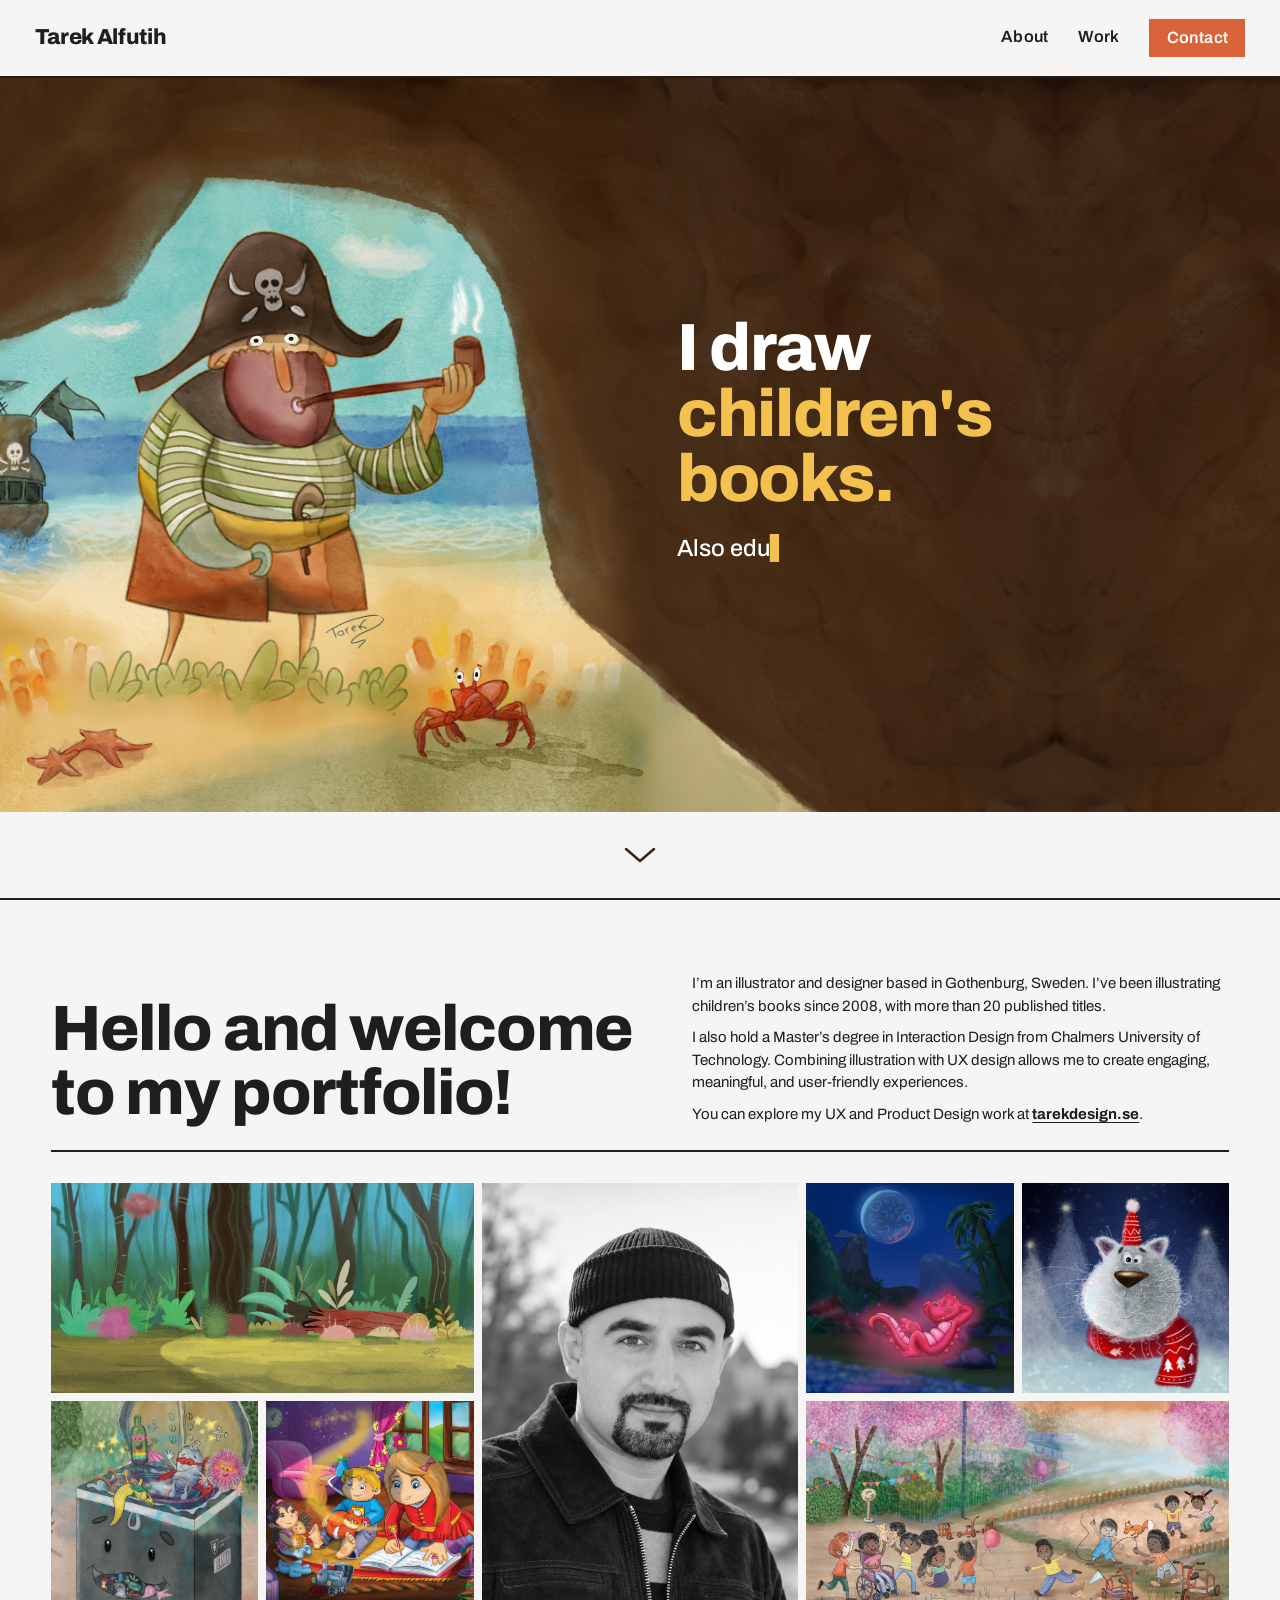
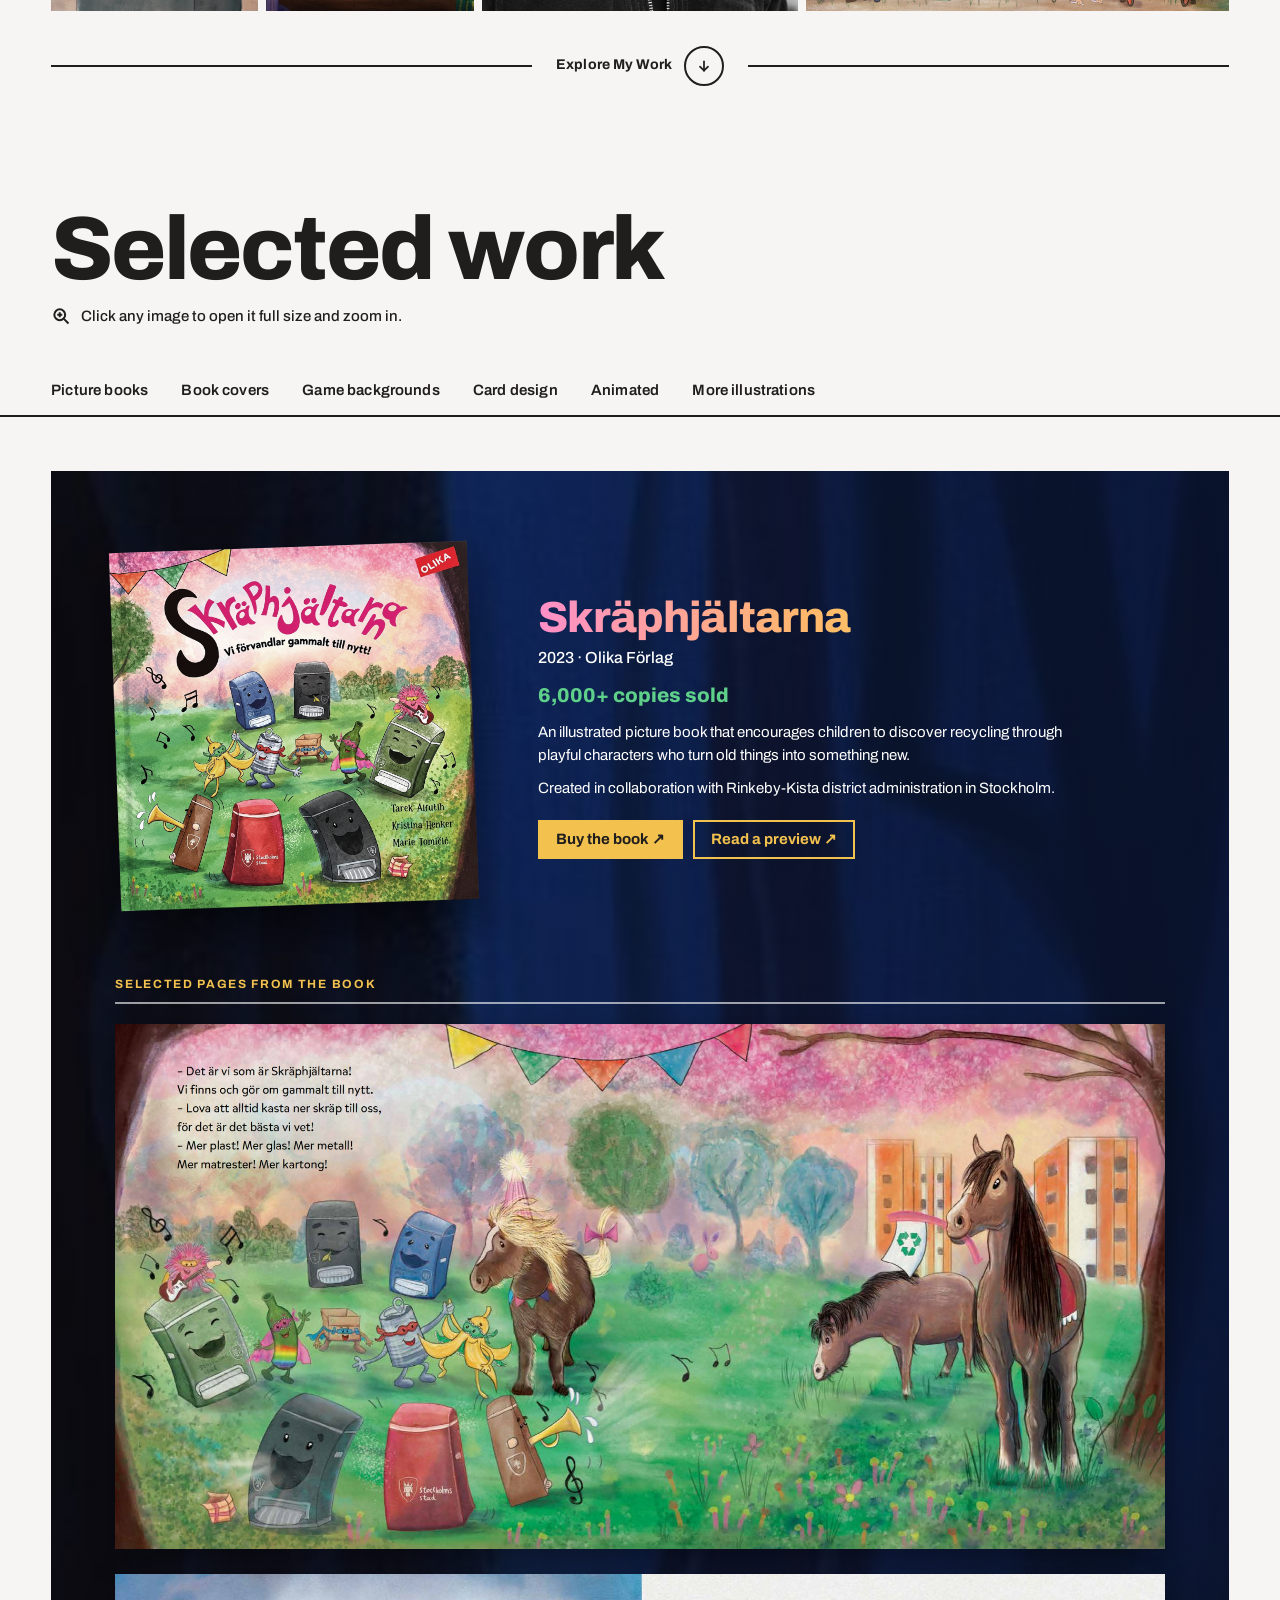
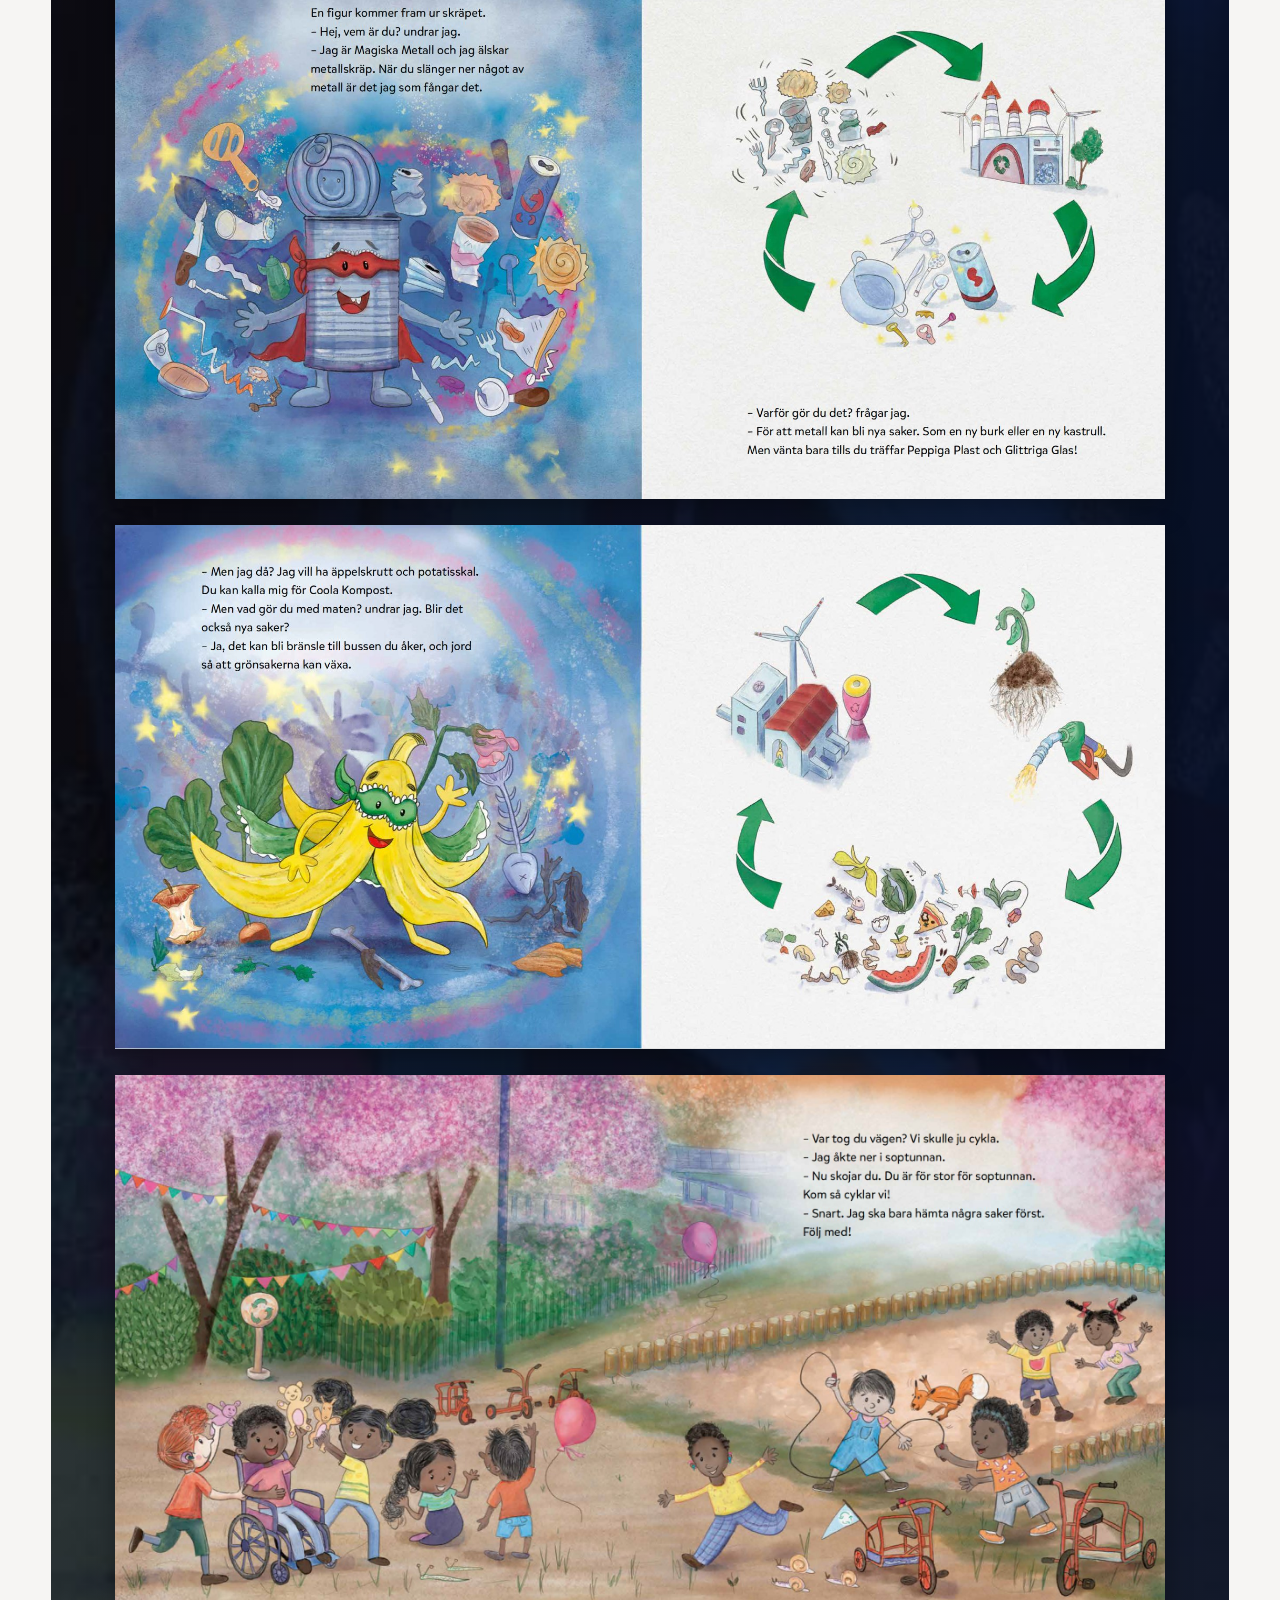
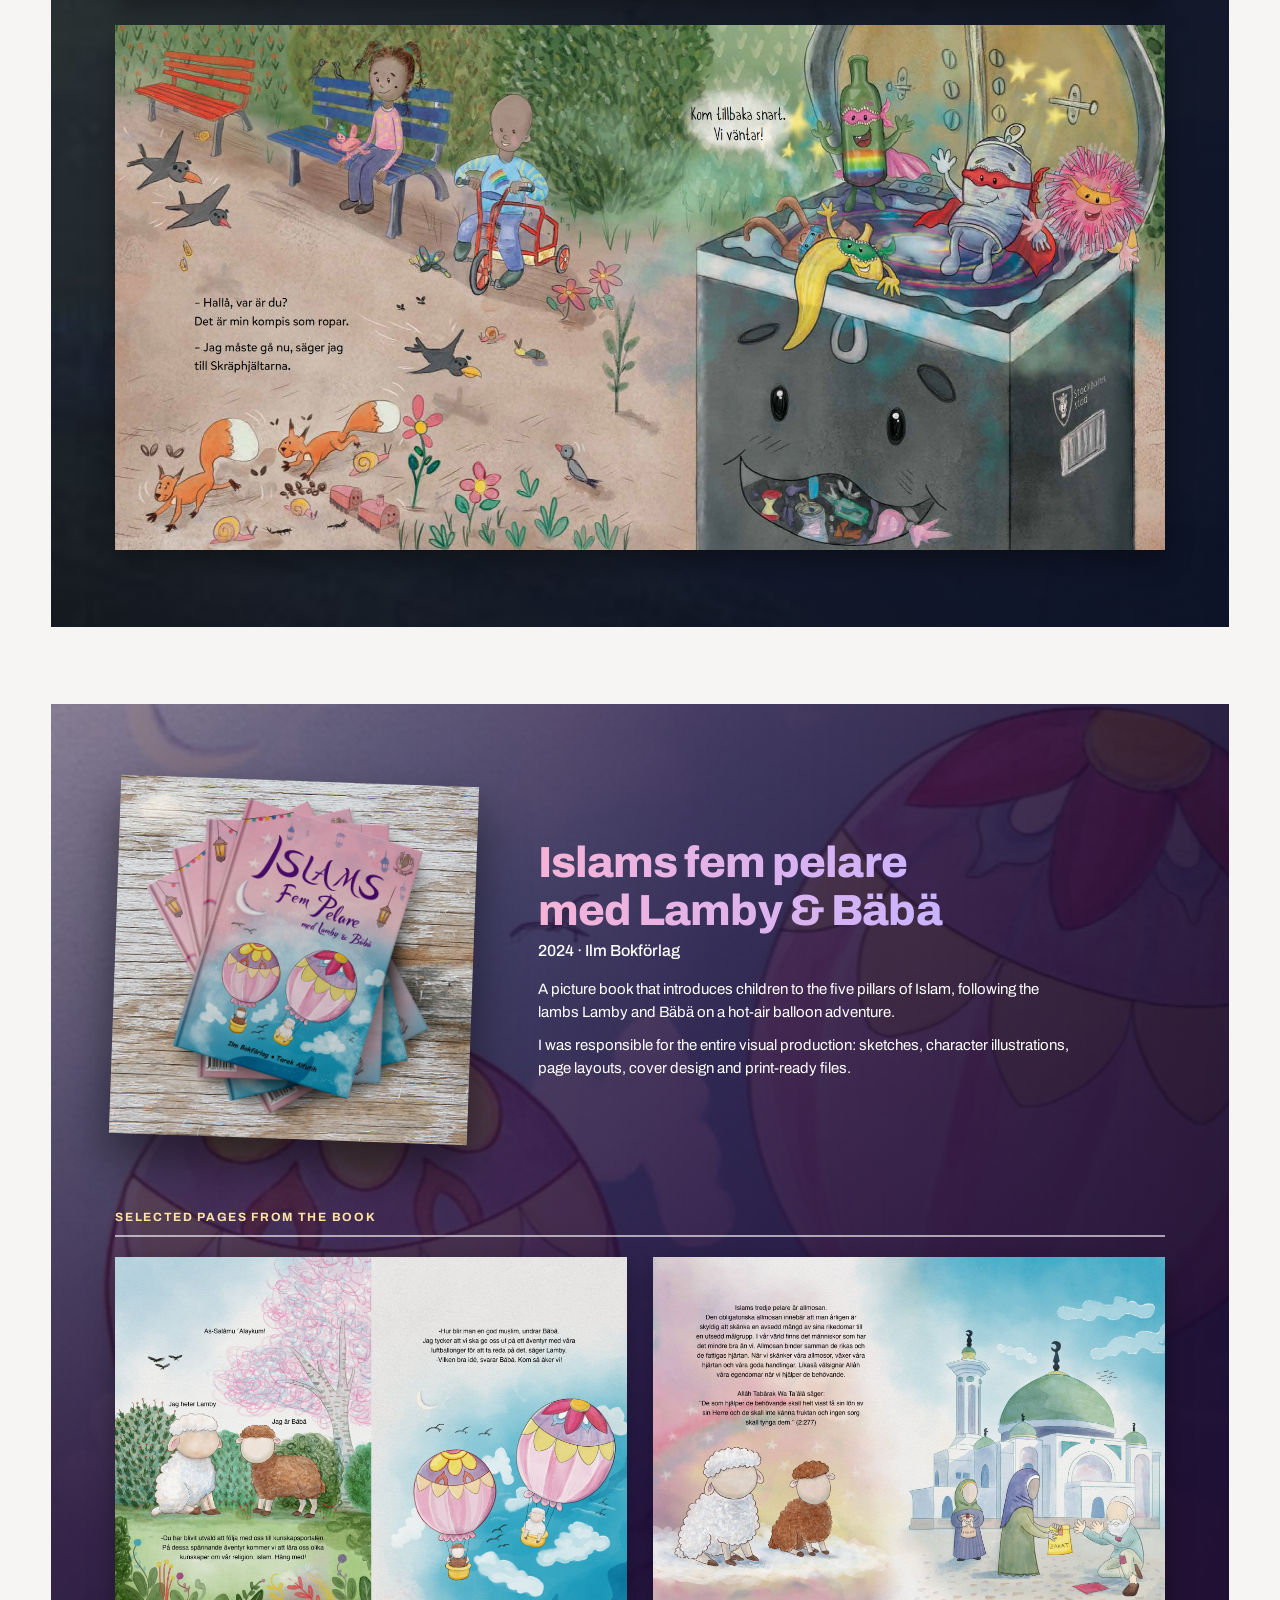
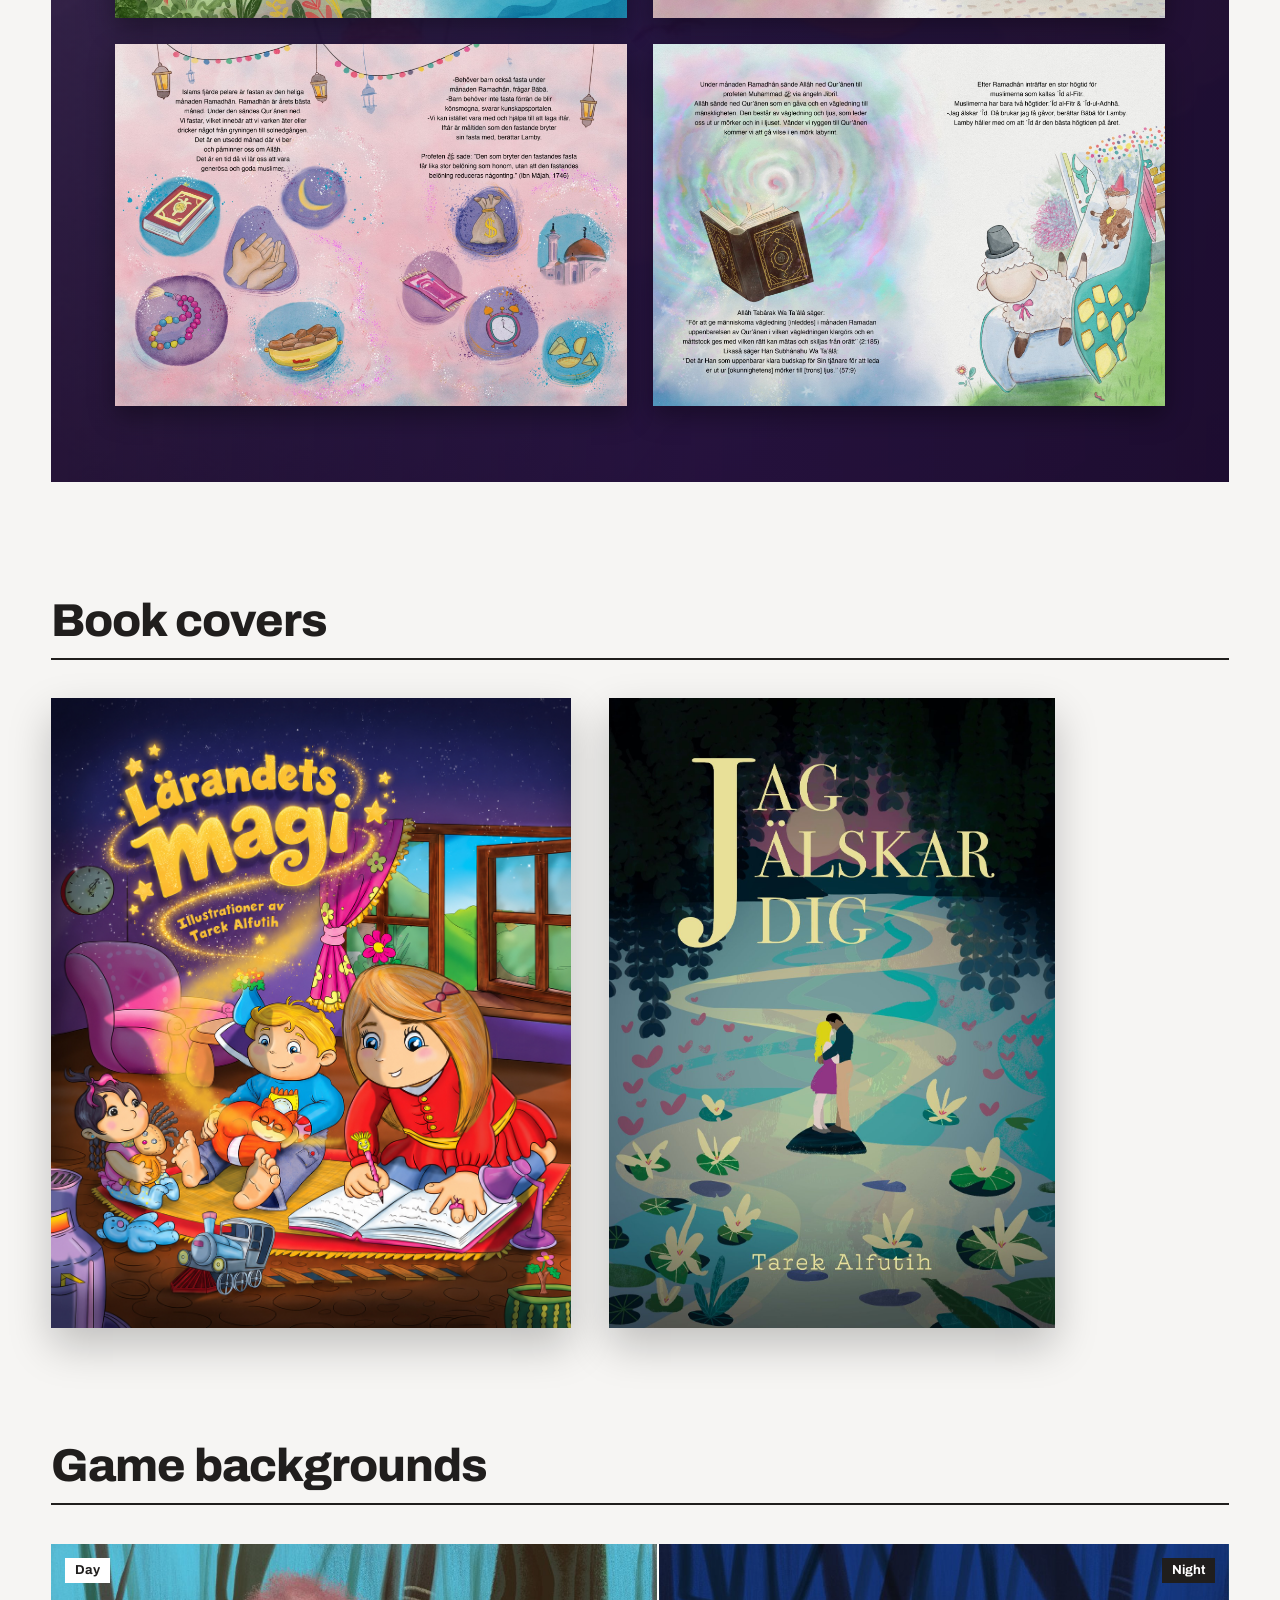
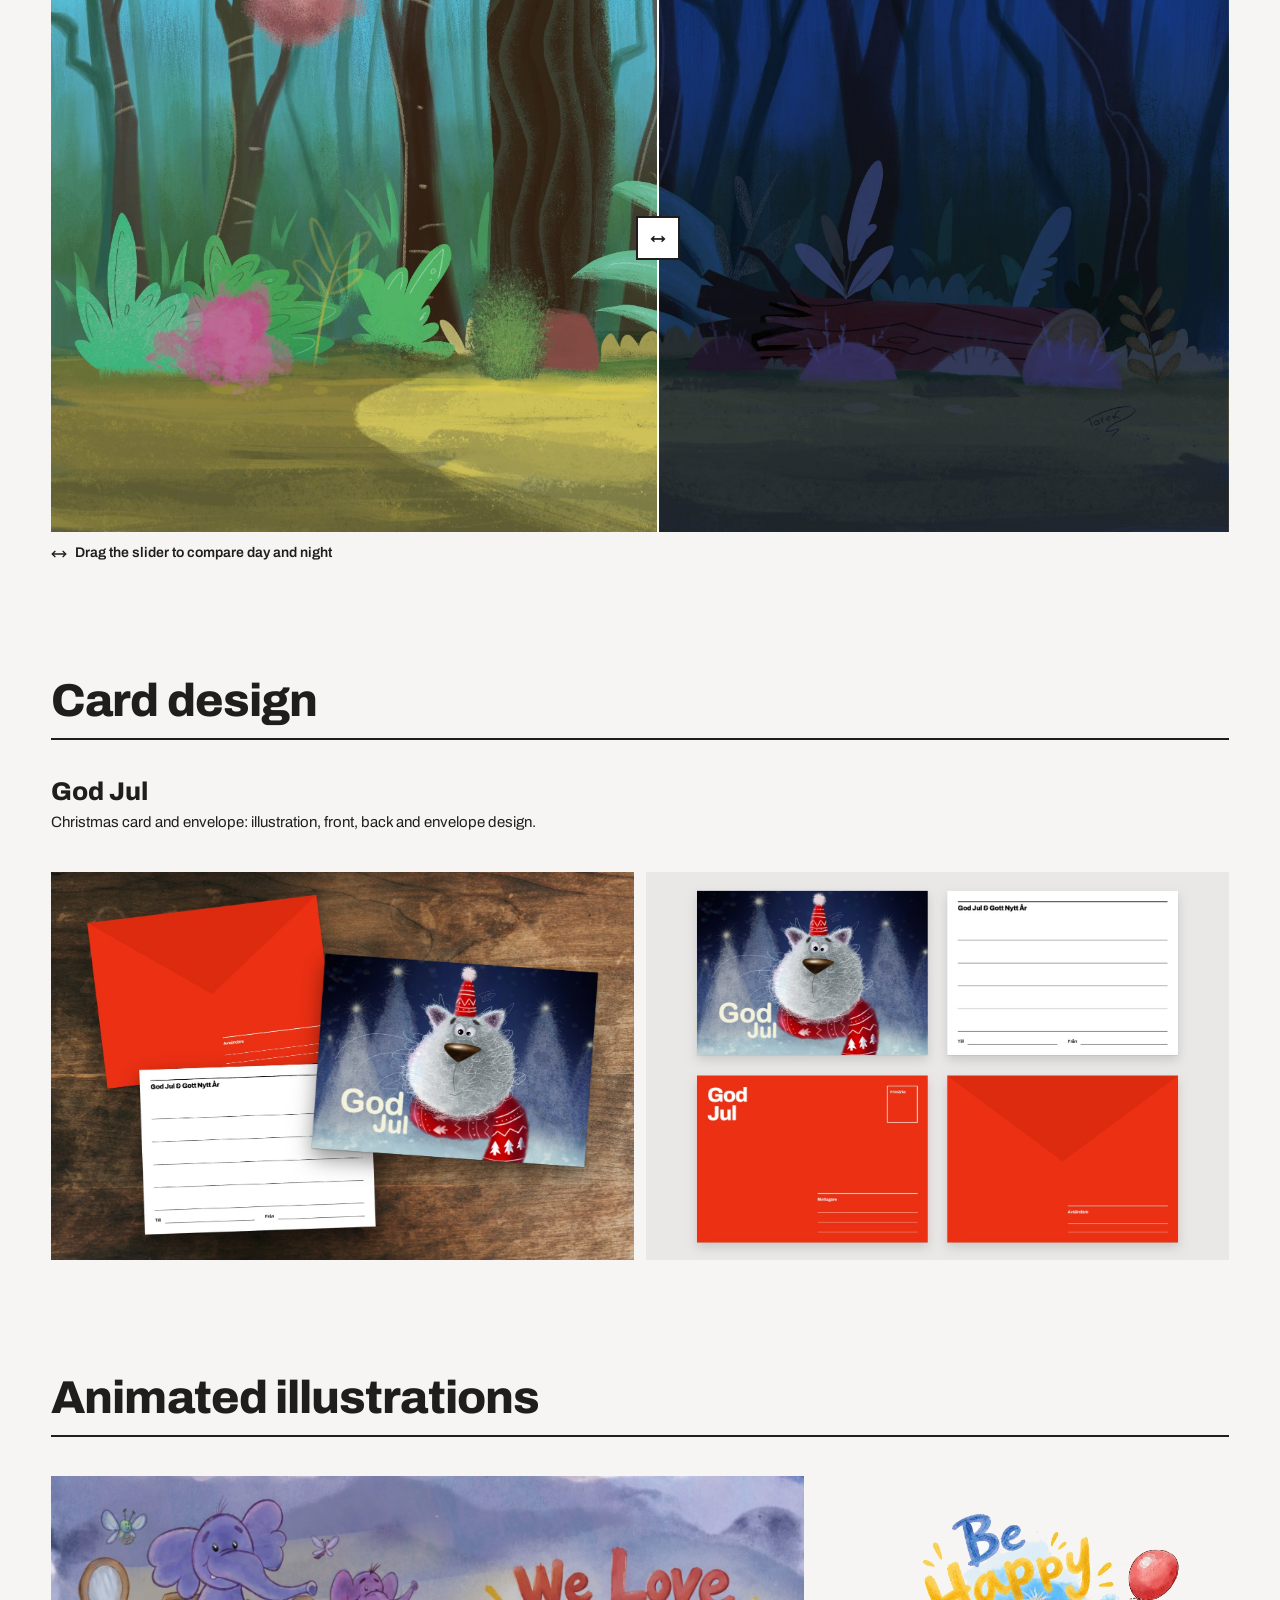
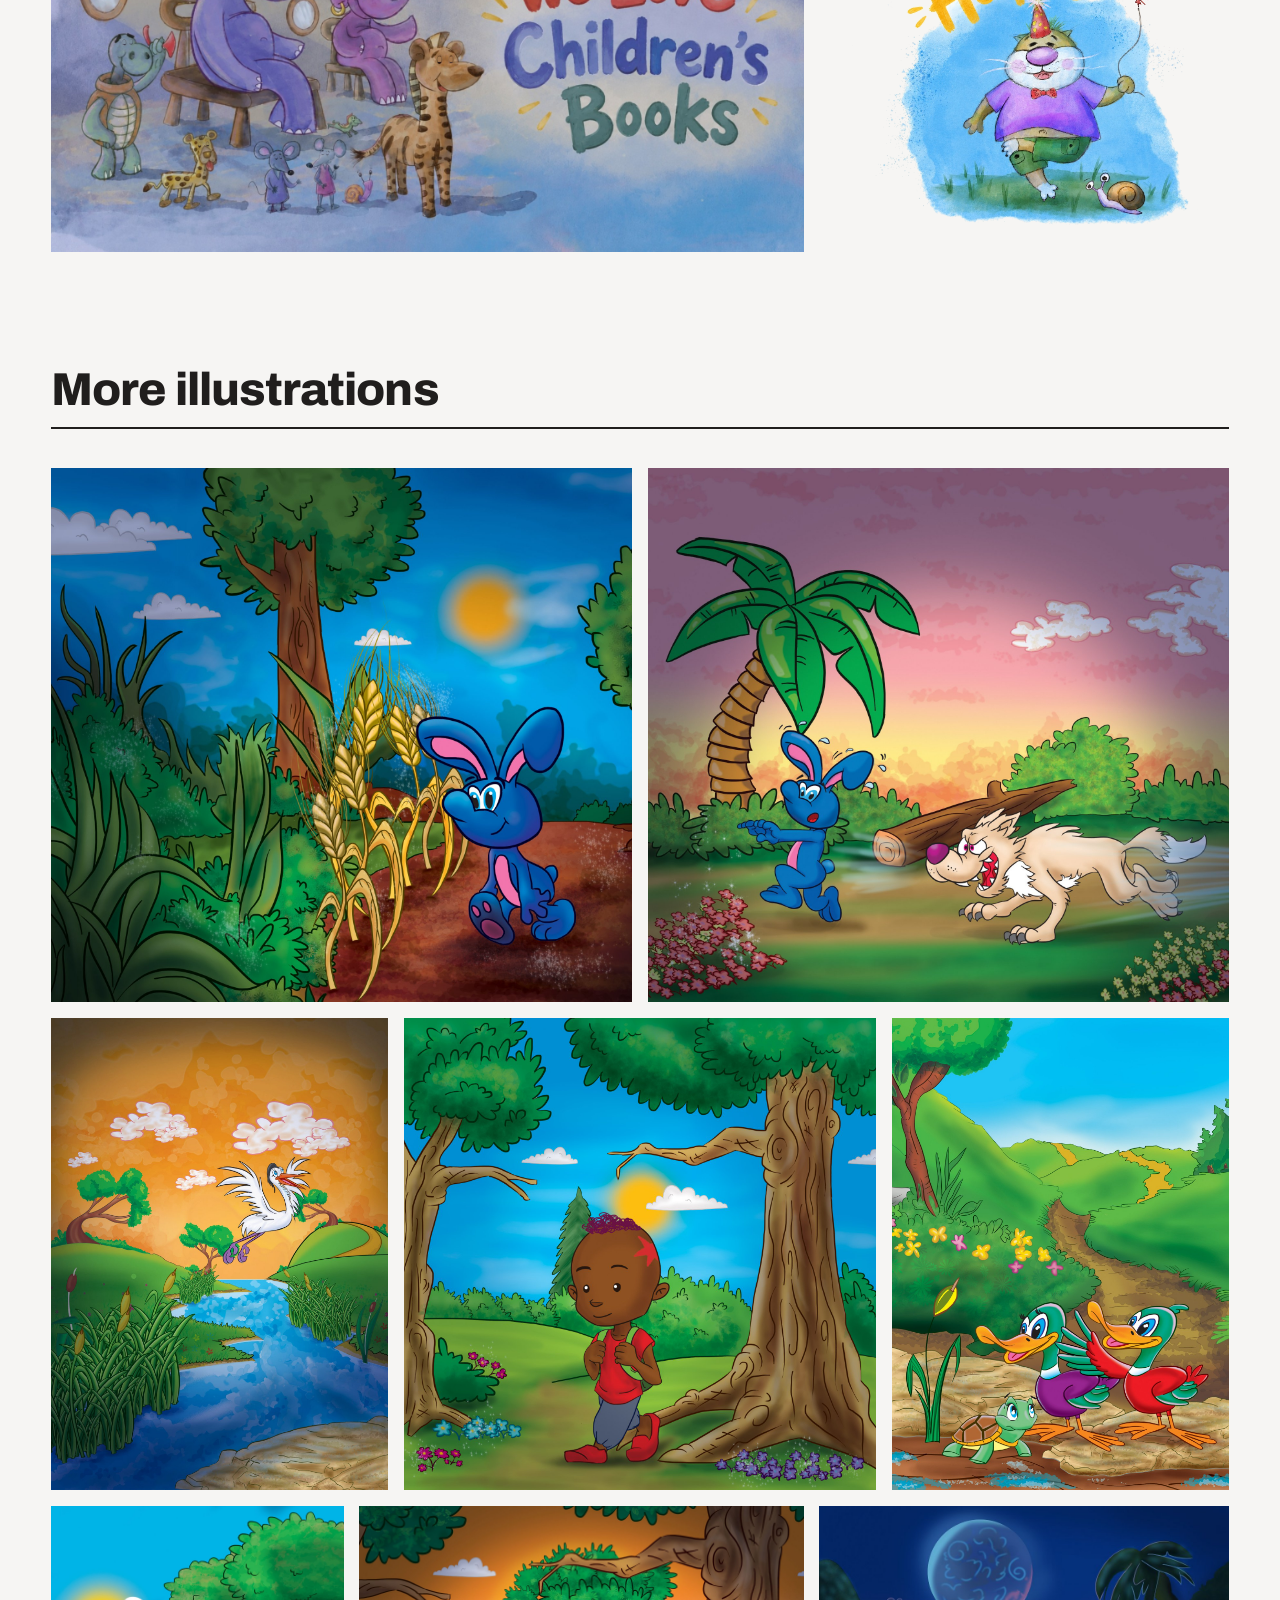
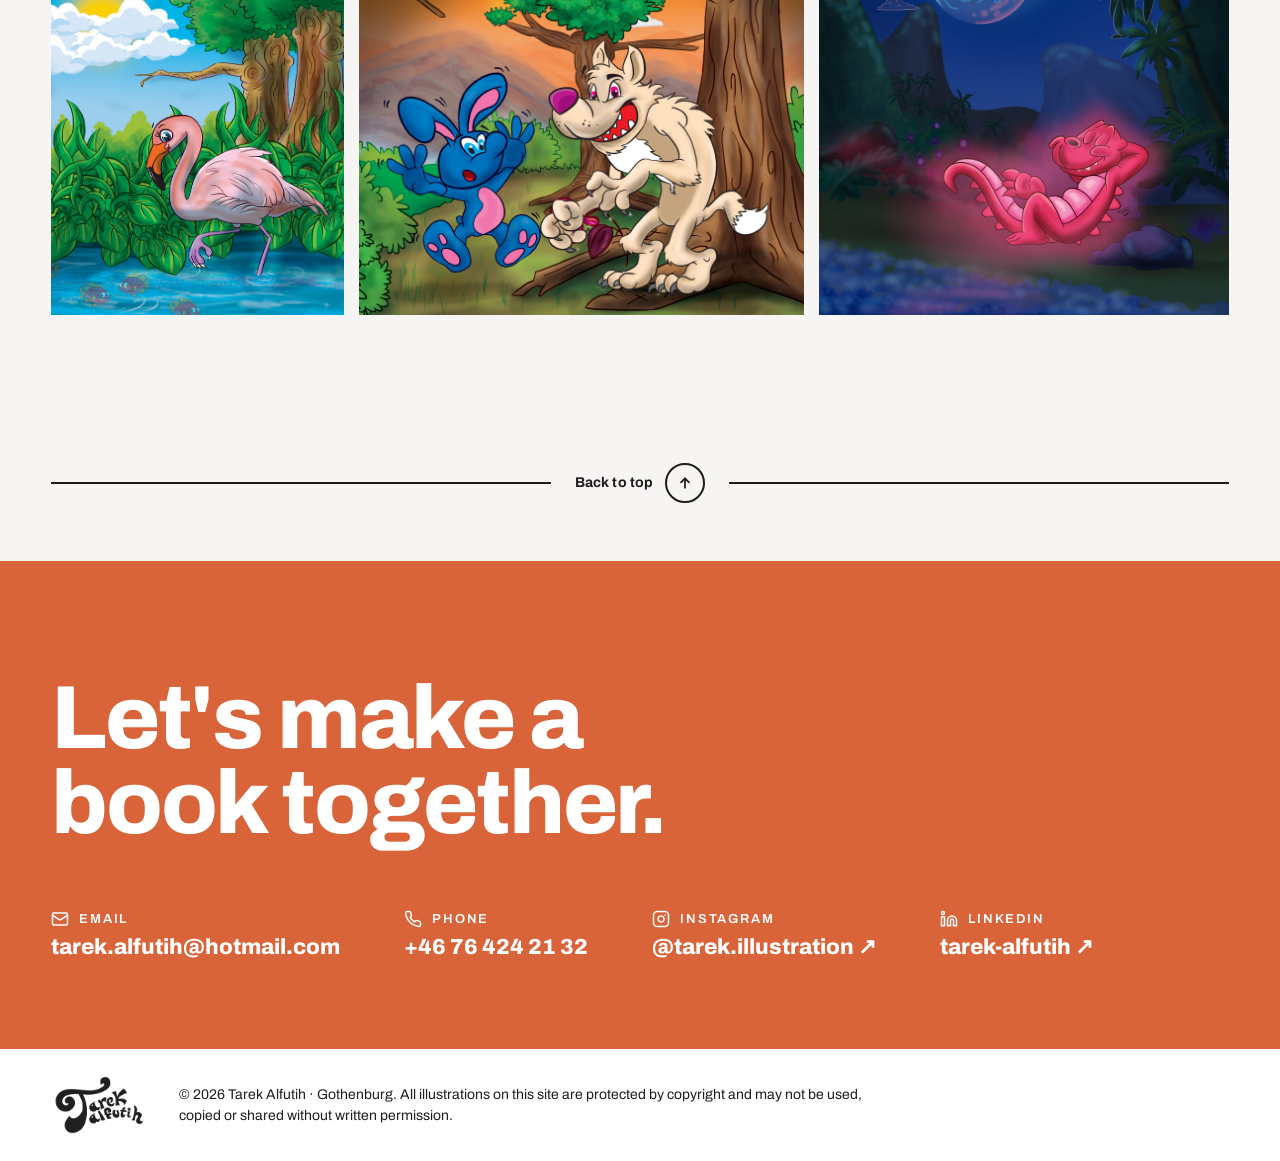
==== src/index.html @ c68a7b5c "Apply design update: slider hint and caption, side-by-side animations and covers, forest boy image -" ====
<!DOCTYPE html>
<html lang="en">
<head>
<meta charset="utf-8">
<meta name="viewport" content="width=device-width, initial-scale=1">
<title>Tarek Alfutih · Children's book illustrator</title>
<meta name="description" content="Tarek Alfutih is an illustrator and designer in Gothenburg, Sweden, illustrating children's books since 2008, with more than 20 published titles.">
<link rel="icon" href="images/logo.png">
<link rel="preconnect" href="https://fonts.googleapis.com">
<link rel="preconnect" href="https://fonts.gstatic.com" crossorigin>
<link rel="stylesheet" href="https://fonts.googleapis.com/css2?family=Archivo:wght@400;500;600;700;800&display=swap">
<script>
/* Pick the layout before first paint so the header and hero never flash at the wrong size. */
(function () {
  var vw = document.documentElement.clientWidth, vh = window.innerHeight, land = vw > vh;
  var bp = vw >= 1680 ? 0 : vw >= 1300 ? 1 : (vw >= 1000 || (land && vw >= 600)) ? 2 : vw >= 600 ? 3 : land ? 2 : 4;
  var r = document.documentElement;
  r.setAttribute('data-bp', bp);
  r.style.setProperty('--z', vw / [1920, 1440, 1180, 820, 390][bp]);
  r.style.setProperty('--hdr', Math.round([80, 80, 72, 72, 60][bp] * vw / [1920, 1440, 1180, 820, 390][bp]) + 'px');
})();
</script>
<link rel="stylesheet" href="css/site.css">
</head>
<body>
<main id="top">

<div class="hdr">
  <div class="hdr-art">
    <div class="hdr-bar">
      <a href="#" class="hdr-logo" aria-label="Tarek Alfutih, back to top">Tarek Alfutih</a>
      <nav class="hdr-nav" aria-label="Main">
        <a href="#intro">About</a>
        <a href="#work">Work</a>
        <a href="#contact" class="hdr-cta">Contact</a>
      </nav>
      <button class="hdr-burger" type="button" aria-label="Menu" aria-expanded="false" aria-controls="hdr-menu"><span></span><span></span><span></span></button>
    </div>
    <nav class="hdr-menu" id="hdr-menu" aria-label="Main" hidden>
      <a href="#intro">About</a>
      <a href="#work">Work</a>
      <a href="#contact" class="hdr-cta">Contact</a>
    </nav>
  </div>
</div>

<header class="hero" data-hero>
  <!-- js/hero.js builds the artboard for the current layout -->
</header>

<div class="hero-next">
  <button type="button" class="hero-next-btn" data-scroll-intro aria-label="Go to introduction" title="Go to introduction">
    <svg width="34" height="20" viewBox="0 0 34 20" fill="none" stroke="currentColor" stroke-width="2.5" stroke-linecap="round" stroke-linejoin="round" class="bob"><path d="M3 4l14 12L31 4"/></svg>
  </button>
</div>

<section id="intro" class="intro" aria-labelledby="intro-h">
  <div class="intro-top" data-intro>
    <h2 id="intro-h" data-anim="head"><span>Hello</span> <span>and</span> <span>welcome</span> <span>to</span> <span>my</span> <span>portfolio!</span></h2>
    <div class="intro-text" data-anim="para">
      <p>I’m an illustrator and designer based in Gothenburg, Sweden. I’ve been illustrating children’s books since 2008, with more than 20 published titles.</p>
      <p>I also hold a Master’s degree in Interaction Design from Chalmers University of Technology. Combining illustration with UX design allows me to create engaging, meaningful, and user-friendly experiences.</p>
      <p>You can explore my UX and Product Design work at <a href="https://tarekdesign.se" target="_blank" rel="noopener">tarekdesign.se</a>.</p>
    </div>
    <div class="intro-rule" data-anim="rule"></div>
  </div>

  <!-- Wide layouts: cropped 2.75:1 grid -->
  <div class="collage collage-wide" data-grid>
    <div class="cg-col">
      <div class="cg-cell"><img src="images/sw-forest.jpg" alt="Forest background" sizes="30vw"></div>
      <div class="cg-pair">
        <div class="cg-cell"><img src="images/sw-akvarel.jpg" alt="Skräphjältarna" sizes="15vw"></div>
        <div class="cg-cell"><img src="images/sw-maths.jpg" alt="Maths teaching material" sizes="15vw"></div>
      </div>
    </div>
    <div class="cg-cell cg-portrait"><img src="images/portrait.jpg" alt="Tarek Alfutih" sizes="25vw"></div>
    <div class="cg-col">
      <div class="cg-pair">
        <div class="cg-cell"><img src="images/sw-crocodile.jpg" alt="Crocodile at night" sizes="15vw"></div>
        <div class="cg-cell"><img src="images/sw-cat.jpg" alt="God Jul cat card" sizes="15vw"></div>
      </div>
      <div class="cg-cell"><img src="images/sw-redhair-hd.jpg" alt="Children playing in the park" sizes="30vw"></div>
    </div>
  </div>

  <!-- Tablet portrait and phone: uncropped rows, each cell grows by its image's aspect ratio -->
  <div class="collage collage-rows" data-grid>
    <div class="cr-row">
      <div class="cr-cell" style="--ar:2.0000"><img src="images/sw-forest.jpg" alt="Forest background" sizes="50vw"></div>
      <div class="cr-cell" style="--ar:1.9342"><img src="images/sw-redhair-hd.jpg" alt="Children playing in the park" sizes="50vw"></div>
    </div>
    <div class="cr-row">
      <div class="cr-cell" style="--ar:1.0067"><img src="images/sw-akvarel.jpg" alt="Skräphjältarna" sizes="34vw"></div>
      <div class="cr-cell cg-portrait" style="--ar:0.9834"><img src="images/portrait.jpg" alt="Tarek Alfutih" sizes="34vw"></div>
      <div class="cr-cell" style="--ar:1.0000"><img src="images/sw-crocodile.jpg" alt="Crocodile at night" sizes="34vw"></div>
    </div>
    <div class="cr-row">
      <div class="cr-cell" style="--ar:1.0929"><img src="images/sw-maths.jpg" alt="Maths teaching material" sizes="50vw"></div>
      <div class="cr-cell" style="--ar:1.2072"><img src="images/sw-cat.jpg" alt="God Jul cat card" sizes="50vw"></div>
    </div>
  </div>

  <div class="ruled-link">
    <span></span>
    <a href="#work" aria-label="Explore my work">Explore My Work<span class="circ"><svg width="16" height="16" viewBox="0 0 24 24" fill="none" stroke="currentColor" stroke-width="2.6" stroke-linecap="round" stroke-linejoin="round" class="bob"><path d="M12 5v14"/><path d="M6 13l6 6 6-6"/></svg></span></a>
    <span></span>
  </div>
</section>

<section id="work" class="work" aria-labelledby="work-h">
  <div class="work-head">
    <h2 id="work-h" class="h-xl">Selected work</h2>
    <p class="work-hint"><svg width="20" height="20" viewBox="0 0 24 24" fill="none" stroke="currentColor" stroke-width="2.4" aria-hidden="true"><circle cx="10.5" cy="10.5" r="6.5"/><path d="M15.5 15.5L21 21M10.5 7.5v6M7.5 10.5h6"/></svg>Click any image to open it full size and zoom in.</p>
  </div>

  <div class="cats" data-cats>
    <div class="cats-in">
      <nav class="cats-row" aria-label="Work categories">
        <button type="button" data-chip="picture-books">Picture books</button>
        <button type="button" data-chip="covers">Book covers</button>
        <button type="button" data-chip="backgrounds">Game backgrounds</button>
        <button type="button" data-chip="cards">Card design</button>
        <button type="button" data-chip="animated">Animated</button>
        <button type="button" data-chip="more">More illustrations</button>
      </nav>
    </div>
  </div>

  <div class="work-body">

    <section id="picture-books" class="cat" aria-label="Picture books">
      <div class="books">

        <article class="book book-sk">
          <div class="book-sk-bg" aria-hidden="true"></div>
          <div class="book-top">
            <img data-zoom src="images/skraphjaltarna-cover.png" alt="Skräphjältarna book cover" class="book-cover" style="--rot:-2deg" sizes="(max-width:800px) 80vw, 28vw">
            <div class="book-info">
              <div class="book-title">
                <h3 class="rainbow">Skräphjältarna</h3>
                <span>2023 · Olika Förlag</span>
              </div>
              <span class="book-sold">6,000+ copies sold</span>
              <div class="book-copy">
                <p>An illustrated picture book that encourages children to discover recycling through playful characters who turn old things into something new.</p>
                <p>Created in collaboration with Rinkeby-Kista district administration in Stockholm.</p>
              </div>
              <div class="book-btns">
                <a href="https://olika.nu/products/skraphjaltarna" target="_blank" rel="noopener" class="btn-fill">Buy the book ↗</a>
                <a href="https://cdn.shopify.com/s/files/1/0553/0694/4572/files/skraphjaltarna_PROVLAS.pdf" target="_blank" rel="noopener" class="btn-line">Read a preview ↗</a>
              </div>
            </div>
          </div>
          <div class="book-pages">
            <span class="eyebrow" style="color:#f2c14e">Selected pages from the book</span>
            <div class="spreads">
              <img data-zoom src="images/sk-spread-party.jpg" alt="Skräphjältarna party in the meadow" loading="lazy">
              <img data-zoom src="images/sk-spread-metal.jpg" alt="Magiska Metall and the metal cycle" loading="lazy">
              <img data-zoom src="images/sk-spread-compost.jpg" alt="Coola Kompost and the food-waste cycle" loading="lazy">
              <img data-zoom src="images/sk-spread-redhair.jpg" alt="Children playing together in the park" loading="lazy">
              <img data-zoom src="images/sk-spread-park.jpg" alt="Saying goodbye to Skräphjältarna in the park" loading="lazy">
            </div>
          </div>
        </article>

        <article class="book book-isl">
          <div class="book-isl-bg" aria-hidden="true"></div>
          <div class="book-top">
            <img data-zoom src="images/islams-front-web.jpg" alt="Islams fem pelare med Lamby &amp; Bäbä book cover" class="book-cover" style="--rot:2deg" loading="lazy" sizes="(max-width:800px) 80vw, 28vw">
            <div class="book-info">
              <div class="book-title">
                <h3 class="rainbow rainbow-isl">Islams fem pelare med Lamby &amp; Bäbä</h3>
                <span>2024 · Ilm Bokförlag</span>
              </div>
              <div class="book-copy">
                <p>A picture book that introduces children to the five pillars of Islam, following the lambs Lamby and Bäbä on a hot-air balloon adventure.</p>
                <p>I was responsible for the entire visual production: sketches, character illustrations, page layouts, cover design and print-ready files.</p>
              </div>
            </div>
          </div>
          <div class="book-pages">
            <span class="eyebrow" style="color:#ffe3a3">Selected pages from the book</span>
            <div class="isl-grid">
              <img data-zoom src="images/islams-p3.jpg" alt="Lamby and Bäbä introduce themselves" loading="lazy" sizes="(max-width:800px) 100vw, 45vw">
              <img data-zoom src="images/islams-p8.jpg" alt="The third pillar: almsgiving" loading="lazy" sizes="(max-width:800px) 100vw, 45vw">
              <img data-zoom src="images/islams-p9.jpg" alt="The fourth pillar: fasting in Ramadan" loading="lazy" sizes="(max-width:800px) 100vw, 45vw">
              <img data-zoom src="images/islams-p10.jpg" alt="The Qur'an and Eid al-Fitr" loading="lazy" sizes="(max-width:800px) 100vw, 45vw">
            </div>
          </div>
        </article>

      </div>
    </section>

    <section id="covers" class="cat" aria-labelledby="covers-h">
      <h2 id="covers-h" class="h-sub">Book covers</h2>
      <div class="covers">
        <div class="cover-magi" data-zoom-src="images/larandets-magi-cover.jpg" data-zoom-alt="Lärandets magi, book cover">
          <div class="anim" data-anim-piece="magi">
            <img src="images/larandets-magi-cover.jpg" alt="Lärandets magi, book cover illustrated by Tarek Alfutih" loading="lazy" sizes="(max-width:800px) 100vw, 40vw">
            <canvas aria-hidden="true"></canvas>
          </div>
        </div>
        <img data-zoom src="images/cv-jag-alskar-dig.jpg" alt="Jag älskar dig book cover" class="cover-jag" loading="lazy" sizes="(max-width:800px) 100vw, 40vw">
      </div>
    </section>

    <section id="backgrounds" class="cat" aria-labelledby="bg-h">
      <h2 id="bg-h" class="h-sub">Game backgrounds</h2>
      <figure class="compare-fig">
      <div class="compare" data-compare style="--split:50%">
        <img src="images/bg-forest-day.jpg" alt="Forest background, day" loading="lazy">
        <img src="images/bg-forest-night.jpg" alt="Forest background, night" loading="lazy" class="compare-night">
        <div class="compare-line" aria-hidden="true"><div>↔</div></div>
        <span class="compare-tag compare-day" aria-hidden="true">Day</span>
        <span class="compare-tag compare-nt" aria-hidden="true">Night</span>
        <input type="range" min="0" max="100" value="50" aria-label="Compare day and night">
      </div>
      <figcaption class="compare-cap"><svg width="16" height="16" viewBox="0 0 24 24" fill="none" stroke="currentColor" stroke-width="2" stroke-linecap="round" stroke-linejoin="round" aria-hidden="true"><polyline points="18 8 22 12 18 16"/><polyline points="6 8 2 12 6 16"/><line x1="2" x2="22" y1="12" y2="12"/></svg>Drag the slider to compare day and night</figcaption>
      </figure>
    </section>

    <section id="cards" class="cat" aria-labelledby="cards-h">
      <h2 id="cards-h" class="h-sub">Card design</h2>
      <div class="card-head">
        <h3>God Jul</h3>
        <span>Christmas card and envelope: illustration, front, back and envelope design.</span>
      </div>
      <div class="cards">
        <img data-zoom src="images/xm-mockup-1-wood-table.jpg" alt="God Jul card and envelope on a wooden table" loading="lazy" sizes="50vw" style="background:#5a3b26">
        <img data-zoom src="images/xm-mockup-2-set.jpg" alt="Card front, card back, envelope front and envelope back" loading="lazy" sizes="50vw" style="background:#e8e6e4">
      </div>
    </section>

    <section id="animated" class="cat" aria-labelledby="anim-h">
      <h2 id="anim-h" class="h-sub">Animated illustrations</h2>
      <div class="anim-row">
      <figure class="anim-fig anim-friends" data-zoom-src="images/we-love-books.jpg" data-zoom-alt="Animal friends">
        <div class="anim" data-anim-piece="friends">
          <img src="images/we-love-books.jpg" alt="We Love Children's Books: animal friends gathered on chairs, illustrated by Tarek Alfutih" loading="lazy">
          <canvas aria-hidden="true"></canvas>
        </div>
      </figure>
      <figure class="anim-fig anim-happy" data-zoom-src="images/be-happy-anim.jpg" data-zoom-alt="Be Happy">
        <div class="anim" data-anim-piece="happy">
          <img src="images/be-happy-cutout.png" alt="Be Happy: a cheerful hamster in a party hat holding a red balloon, illustrated by Tarek Alfutih" loading="lazy">
          <canvas aria-hidden="true"></canvas>
        </div>
      </figure>
      </div>
    </section>

    <section id="more" class="cat" aria-labelledby="more-h">
      <h2 id="more-h" class="h-sub">More illustrations</h2>
      <div class="more">
        <div class="more-row" style="max-width:calc((100svh - 180px) * 2.17)">
          <img data-zoom src="images/br-wheat.jpg" alt="Blue rabbit in the wheat field" loading="lazy" style="--ar:1.087;aspect-ratio:1800/1656" sizes="(max-width:600px) 100vw, 50vw">
          <img data-zoom src="images/br-palm.jpg" alt="Blue rabbit running from the wolf" loading="lazy" style="--ar:1.087;aspect-ratio:1800/1656" sizes="(max-width:600px) 100vw, 50vw">
        </div>
        <div class="more-row">
          <img data-zoom src="images/ani-stork.jpg" alt="Stork flying over the river" loading="lazy" style="--ar:.714;aspect-ratio:1286/1800" sizes="(max-width:600px) 50vw, 33vw">
          <img data-zoom src="images/ani-boy-forest.jpg" alt="A boy with a backpack walking through the forest" loading="lazy" style="--ar:1;aspect-ratio:1600/1600" sizes="(max-width:600px) 50vw, 33vw">
          <img data-zoom src="images/ani-ducks.jpg" alt="Two ducks and a turtle" loading="lazy" style="--ar:.714;aspect-ratio:1286/1800" sizes="(max-width:600px) 50vw, 33vw">
        </div>
        <div class="more-row" style="max-width:calc((100svh - 180px) * 2.80)">
          <img data-zoom src="images/ani-flamingo.jpg" alt="Flamingo in the lake" loading="lazy" style="--ar:.714;aspect-ratio:1286/1800" sizes="(max-width:600px) 50vw, 25vw">
          <img data-zoom src="images/br-tree.jpg" alt="Blue rabbit meets the wolf under the tree" loading="lazy" style="--ar:1.087;aspect-ratio:1800/1656" sizes="(max-width:600px) 100vw, 40vw">
          <img data-zoom src="images/sw-crocodile.jpg" alt="Pink crocodile resting under the moon" loading="lazy" style="--ar:1;aspect-ratio:1;background:#1b2550" sizes="(max-width:600px) 100vw, 35vw">
        </div>
      </div>
    </section>

  </div>
</section>

<div class="ruled-link to-top">
  <span></span>
  <button type="button" data-to-top aria-label="Back to top">Back to top<span class="circ"><svg width="16" height="16" viewBox="0 0 24 24" fill="none" stroke="currentColor" stroke-width="2.6" stroke-linecap="round" stroke-linejoin="round"><path d="M12 19V5"/><path d="M6 11l6-6 6 6"/></svg></span></button>
  <span></span>
</div>

<section id="contact" class="contact" aria-labelledby="contact-h">
  <h2 id="contact-h" class="h-xl">Let's make a book together.</h2>
  <div class="contact-grid">
    <a href="mailto:tarek.alfutih@hotmail.com"><span class="c-lbl"><svg width="18" height="18" viewBox="0 0 24 24" fill="none" stroke="currentColor" stroke-width="2" stroke-linecap="round" stroke-linejoin="round" aria-hidden="true"><rect width="20" height="16" x="2" y="4" rx="2"/><path d="m22 7-8.97 5.7a1.94 1.94 0 0 1-2.06 0L2 7"/></svg>Email</span><span class="c-val" style="word-break:break-word">tarek.alfutih@hotmail.com</span></a>
    <a href="tel:+46764242132"><span class="c-lbl"><svg width="18" height="18" viewBox="0 0 24 24" fill="none" stroke="currentColor" stroke-width="2" stroke-linecap="round" stroke-linejoin="round" aria-hidden="true"><path d="M22 16.92v3a2 2 0 0 1-2.18 2 19.79 19.79 0 0 1-8.63-3.07 19.5 19.5 0 0 1-6-6 19.79 19.79 0 0 1-3.07-8.67A2 2 0 0 1 4.11 2h3a2 2 0 0 1 2 1.72 12.84 12.84 0 0 0 .7 2.81 2 2 0 0 1-.45 2.11L8.09 9.91a16 16 0 0 0 6 6l1.27-1.27a2 2 0 0 1 2.11-.45 12.84 12.84 0 0 0 2.81.7A2 2 0 0 1 22 16.92z"/></svg>Phone</span><span class="c-val">+46 76 424 21 32</span></a>
    <a href="https://www.instagram.com/tarek.illustration/" target="_blank" rel="noopener"><span class="c-lbl"><svg width="18" height="18" viewBox="0 0 24 24" fill="none" stroke="currentColor" stroke-width="2" stroke-linecap="round" stroke-linejoin="round" aria-hidden="true"><rect width="20" height="20" x="2" y="2" rx="5" ry="5"/><path d="M16 11.37A4 4 0 1 1 12.63 8 4 4 0 0 1 16 11.37z"/><line x1="17.5" x2="17.51" y1="6.5" y2="6.5"/></svg>Instagram</span><span class="c-val">@tarek.illustration ↗</span></a>
    <a href="http://www.linkedin.com/in/tarek-alfutih" target="_blank" rel="noopener"><span class="c-lbl"><svg width="18" height="18" viewBox="0 0 24 24" fill="none" stroke="currentColor" stroke-width="2" stroke-linecap="round" stroke-linejoin="round" aria-hidden="true"><path d="M16 8a6 6 0 0 1 6 6v7h-4v-7a2 2 0 0 0-2-2 2 2 0 0 0-2 2v7h-4v-7a6 6 0 0 1 6-6z"/><rect width="4" height="12" x="2" y="9"/><circle cx="4" cy="4" r="2"/></svg>LinkedIn</span><span class="c-val">tarek-alfutih ↗</span></a>
  </div>
  <footer class="foot">
    <img src="images/logo.png" alt="Tarek Alfutih logo" width="96" loading="lazy">
    <span>© 2026 Tarek Alfutih · Gothenburg. All illustrations on this site are protected by copyright and may not be used, copied or shared without written permission.</span>
  </footer>
</section>

</main>

<div class="lb" role="dialog" aria-modal="true" aria-label="Image viewer" hidden>
  <div class="lb-sc"><img alt="" draggable="false"></div>
  <div class="lb-top">
    <span class="lb-cap"></span>
    <div class="lb-tools">
      <button type="button" class="lb-btn" data-lb="out" aria-label="Zoom out" title="Zoom out"><svg width="20" height="20" viewBox="0 0 24 24" fill="none" stroke="currentColor" stroke-width="2.6" stroke-linecap="square"><path d="M5 12h14"/></svg></button>
      <span class="lb-pct">100%</span>
      <button type="button" class="lb-btn" data-lb="in" aria-label="Zoom in" title="Zoom in"><svg width="20" height="20" viewBox="0 0 24 24" fill="none" stroke="currentColor" stroke-width="2.6" stroke-linecap="square"><path d="M5 12h14M12 5v14"/></svg></button>
      <button type="button" class="lb-btn lb-close" data-lb="close" aria-label="Close" title="Close"><svg width="20" height="20" viewBox="0 0 24 24" fill="none" stroke="currentColor" stroke-width="2.6" stroke-linecap="square"><path d="M6 6l12 12M18 6L6 18"/></svg></button>
    </div>
  </div>
  <button type="button" class="lb-btn lb-arrow lb-prev" data-lb="prev" aria-label="Previous image" title="Previous image"><svg width="20" height="20" viewBox="0 0 24 24" fill="none" stroke="currentColor" stroke-width="2.6" stroke-linecap="square"><path d="M15 5l-7 7 7 7"/></svg></button>
  <button type="button" class="lb-btn lb-arrow lb-next" data-lb="next" aria-label="Next image" title="Next image"><svg width="20" height="20" viewBox="0 0 24 24" fill="none" stroke="currentColor" stroke-width="2.6" stroke-linecap="square"><path d="M9 5l7 7-7 7"/></svg></button>
  <div class="lb-hint"></div>
</div>

<script src="js/hero.js" defer></script>
<script src="js/main.js" defer></script>
<script src="js/anim.js" defer></script>
</body>
</html>
---- src/css/site.css ----
/* Tarek Alfutih — illustration portfolio.
   Layout ids on <html data-bp>: 0 desktop, 1 laptop, 2 tablet landscape, 3 tablet portrait, 4 phone.
   The header and hero are fixed-size artboards scaled with CSS zoom (--z, --zh); everything below is fluid. */

:root {
  --bg: #f6f5f3;
  --ink: #201e1d;
  --accent: #d9643a;
  --accent-dk: #b84f2a;
  --padx: clamp(20px, 4vw, 72px);
  --hdr: 80px;
}
*, *::before, *::after { box-sizing: border-box; }
html { scroll-behavior: smooth; }
body { margin: 0; background: var(--bg); color: var(--ink); font-family: Archivo, system-ui, sans-serif; -webkit-font-smoothing: antialiased; }
main { width: 100%; overflow-x: clip; }
a { color: var(--ink); }
a:hover { color: var(--accent); }
img { -webkit-user-drag: none; user-select: none; -webkit-touch-callout: none; }
button { font: inherit; }
.sr-only { position: absolute; width: 1px; height: 1px; overflow: hidden; clip: rect(0 0 0 0); white-space: nowrap; }

@keyframes hmHue { to { background-position: 300% 0; } }
@keyframes hmBob { 0%, 100% { transform: translateY(-3px); } 50% { transform: translateY(4px); } }
@keyframes pfWisp { 0% { transform: translateY(30px) scaleY(.6); opacity: 0; } 20% { opacity: 1; } 100% { transform: translateY(-170px) scaleY(1.3); opacity: 0; } }
.bob { display: block; animation: hmBob 1.6s ease-in-out infinite; }

/* ---------- Header ---------- */
.hdr { position: sticky; top: 0; z-index: 50; }
.hdr-art { position: relative; width: 1920px; height: 80px; zoom: var(--z, 1); }
.hdr-bar { position: absolute; inset: 0; z-index: 2; display: flex; justify-content: space-between; align-items: center; padding: 0 48px; background: var(--bg); border-bottom: 2px solid var(--ink); }
.hdr-logo { font: 800 24px/1 Archivo; letter-spacing: -.015em; color: var(--ink); text-decoration: none; white-space: nowrap; }
.hdr-nav { display: flex; align-items: center; gap: 36px; }
.hdr-nav a { font: 600 16px/1 Archivo; letter-spacing: .01em; color: var(--ink); text-decoration: none; padding: 6px 0; border-bottom: 2px solid transparent; }
.hdr-nav a:hover { color: var(--accent); border-bottom-color: var(--accent); }
.hdr-nav a.hdr-cta { color: #fff; background: var(--accent); padding: 12px 20px; border: 0; }
.hdr-nav a.hdr-cta:hover { background: var(--accent-dk); color: #fff; }
.hdr-burger { all: unset; display: none; }
.hdr-menu { display: none; }

[data-bp="1"] .hdr-art { width: 1440px; }
[data-bp="1"] .hdr-bar { padding: 0 40px; }
[data-bp="1"] .hdr-logo { font-size: 22px; }
[data-bp="1"] .hdr-nav { gap: 32px; }
[data-bp="1"] .hdr-nav a { font-size: 15px; }
[data-bp="1"] .hdr-nav a.hdr-cta { padding: 11px 18px; }

[data-bp="2"] .hdr-art, [data-bp="3"] .hdr-art { width: 1180px; height: 72px; }
[data-bp="3"] .hdr-art { width: 820px; }
[data-bp="2"] .hdr-bar, [data-bp="3"] .hdr-bar { padding: 0 32px; }
[data-bp="2"] .hdr-logo, [data-bp="3"] .hdr-logo { font-size: 20px; }
[data-bp="2"] .hdr-nav, [data-bp="3"] .hdr-nav { gap: 28px; }
[data-bp="2"] .hdr-nav a, [data-bp="3"] .hdr-nav a { font-size: 15px; }
[data-bp="2"] .hdr-nav a.hdr-cta, [data-bp="3"] .hdr-nav a.hdr-cta { padding: 10px 16px; }

[data-bp="4"] .hdr-art { width: 390px; height: 60px; }
[data-bp="4"] .hdr-bar { padding: 0 20px; }
[data-bp="4"] .hdr-logo { font-size: 18px; }
[data-bp="4"] .hdr-nav { display: none; }
[data-bp="4"] .hdr-burger { all: unset; cursor: pointer; width: 44px; height: 44px; margin-right: -10px; display: flex; flex-direction: column; justify-content: center; align-items: center; gap: 5px; }
.hdr-burger span { width: 24px; height: 2px; background: var(--ink); }
.hdr-burger:focus-visible { outline: 2px solid var(--accent); outline-offset: 2px; }
[data-bp="4"] .hdr-menu:not([hidden]) { display: flex; flex-direction: column; position: absolute; left: 0; right: 0; top: 60px; background: var(--bg); border-bottom: 2px solid var(--ink); }
.hdr-menu a { font: 700 22px/1 Archivo; color: var(--ink); text-decoration: none; padding: 18px 20px; border-bottom: 2px solid var(--ink); }
.hdr-menu a.hdr-cta { font-size: 20px; color: #fff; background: var(--accent); margin: 20px; border: 0; }
.hdr-menu a.hdr-cta:hover { background: var(--accent-dk); color: #fff; }

/* ---------- Hero ---------- */
.hero { position: relative; height: calc(100svh - var(--hdr) - 88px); min-height: 360px; overflow: hidden; background: #37200f; display: flex; flex-direction: column; justify-content: flex-end; }
[data-bp="3"] .hero, [data-bp="4"] .hero { height: calc(100svh - var(--hdr) - 72px); justify-content: flex-start; }
.hero-art { flex: none; position: relative; zoom: var(--zh, 1); }
.hero-pic, .hero-strip { position: absolute; background-repeat: no-repeat; }
.hero-strip.flip { transform: scaleX(-1); }
.hero-eye { position: absolute; transform: translate(-50%, -50%); border-radius: 50%; overflow: hidden; }
.hero-eye > i { position: absolute; left: 50%; top: 50%; border-radius: 50%; background: #1d1a18; transform: translate(calc(-50% + var(--px, 0) * 1%), calc(-50% + var(--py, 0) * 1%)); }
.hero-eye > b { position: absolute; left: 0; right: 0; top: 0; height: 0; transition: height .07s; }
.hero-eye.shut > b { height: 100%; }
.hero-txt { position: absolute; display: flex; flex-direction: column; color: #fff; }
.hero-h { font-weight: 800; color: #fff; }
.hero-h .y { color: #f2c14e; }
.hero-t { font-weight: 500; line-height: 1.3; color: #fff; }
.hero-t .caret { color: #f2c14e; }
.hero-smoke { position: absolute; overflow: visible; pointer-events: none; }
.hero-smoke g { opacity: 0; transform-box: fill-box; transform-origin: 50% 100%; }

.hero-next { height: 88px; background: var(--bg); border-bottom: 2px solid var(--ink); display: flex; align-items: center; justify-content: center; }
[data-bp="3"] .hero-next, [data-bp="4"] .hero-next { height: 72px; }
.hero-next-btn { all: unset; cursor: pointer; width: 56px; height: 56px; display: flex; align-items: center; justify-content: center; color: #3b2110; transition: color .2s; }
.hero-next-btn:hover { color: var(--accent); }
.hero-next-btn:focus-visible { outline: 2px solid var(--accent); outline-offset: 2px; }

/* ---------- Intro ---------- */
.intro { background: var(--bg); padding: clamp(40px, 8vh, 104px) var(--padx) clamp(16px, 3vh, 32px); display: flex; flex-direction: column; gap: clamp(18px, 3.4vh, 36px); }
.intro-top { position: relative; display: grid; grid-template-columns: minmax(0, 1.1fr) minmax(0, 1fr); gap: clamp(14px, 2.4vh, 24px) clamp(24px, 4vw, 72px); align-items: end; padding-bottom: clamp(16px, 3vh, 28px); }
.intro h2 { margin: 0; font: 800 clamp(40px, 5vw, 84px)/1 Archivo; letter-spacing: -.02em; text-wrap: balance; }
.intro h2 > span { display: inline-block; }
.intro-text { max-width: 720px; display: flex; flex-direction: column; gap: .6em; font: 400 clamp(15px, 1.15vw, 19px)/1.5 Archivo; }
.intro-text p { margin: 0; text-wrap: pretty; }
.intro-text a { font-weight: 700; text-decoration: underline; text-underline-offset: 3px; }
.intro-rule { position: absolute; left: 0; right: 0; bottom: 0; height: 2px; background: var(--ink); transform-origin: 0 50%; }

[data-bp="3"] .intro, [data-bp="4"] .intro { padding: clamp(20px, 3vh, 48px) var(--padx) clamp(12px, 2vh, 24px); gap: clamp(12px, 2vh, 28px); }
[data-bp="3"] .intro-top, [data-bp="4"] .intro-top { grid-template-columns: minmax(0, 1fr); gap: clamp(10px, 1.6vh, 20px) clamp(24px, 4vw, 72px); padding-bottom: clamp(12px, 2vh, 24px); }
[data-bp="3"] .intro h2, [data-bp="4"] .intro h2 { font-size: clamp(28px, 6.4vw, 52px); }
[data-bp="3"] .intro-text, [data-bp="4"] .intro-text { max-width: 640px; gap: .5em; font-size: clamp(14px, 2.1vw, 18px); line-height: 1.45; }

.collage { margin: 0 auto; }
.collage img { display: block; width: 100%; object-fit: cover; transition: transform .4s; }
.collage img:hover { transform: scale(1.04); }
.collage .cg-portrait { background: #cfcdcb; }
.collage .cg-portrait img { object-position: 50% 25%; filter: grayscale(1); }
.collage .cg-portrait img:hover { transform: none; }

.collage-wide { width: min(100%, calc((100svh - var(--hdr) - var(--extra, 280px)) * 2.75)); aspect-ratio: 2.75; display: grid; grid-template-columns: 2fr 1.5fr 2fr; gap: 8px; }
.cg-col { display: grid; grid-template-rows: 1fr 1fr; gap: 8px; min-height: 0; }
.cg-pair { display: grid; grid-template-columns: 1fr 1fr; gap: 8px; min-height: 0; }
.cg-cell { position: relative; overflow: hidden; min-width: 0; min-height: 0; background: #e8e6e4; }
.cg-cell img { position: absolute; inset: 0; height: 100%; }

.collage-rows { display: none; width: min(100%, calc((100svh - var(--hdr) - var(--extra, 360px) - 6px) / 1.024)); flex-direction: column; gap: 6px; }
.cr-row { display: flex; gap: 6px; }
.cr-cell { flex: var(--ar) 1 0; min-width: 0; overflow: hidden; background: #e8e6e4; }
.cr-cell img { height: auto; aspect-ratio: var(--ar); }
[data-bp="3"] .collage-wide, [data-bp="4"] .collage-wide { display: none; }
[data-bp="3"] .collage-rows, [data-bp="4"] .collage-rows { display: flex; }

.ruled-link { display: flex; align-items: center; gap: clamp(12px, 2vw, 24px); }
.ruled-link > span { flex: 1; height: 2px; background: var(--ink); }
.ruled-link > a, .ruled-link > button { all: unset; cursor: pointer; display: flex; align-items: center; gap: 12px; padding: 4px 0; color: var(--ink); font: 700 clamp(14px, 1.1vw, 16px)/1 Archivo; letter-spacing: .01em; transition: color .2s; }
.ruled-link > a:hover, .ruled-link > button:hover { color: var(--accent); }
.ruled-link > a:focus-visible, .ruled-link > button:focus-visible { outline: 2px solid var(--accent); outline-offset: 4px; }
.circ { width: 40px; height: 40px; border: 2px solid currentColor; border-radius: 50%; display: flex; align-items: center; justify-content: center; }
.to-top { background: var(--bg); padding: clamp(40px, 6vh, 72px) var(--padx); }

/* ---------- Work ---------- */
.work { background: var(--bg); }
.work-head { padding: clamp(56px, 10vh, 120px) var(--padx) clamp(24px, 4vh, 40px); }
.h-xl { margin: 0; font: 800 clamp(44px, 7vw, 104px)/.95 Archivo; letter-spacing: -.025em; }
.work-hint { margin: 14px 0 0; display: flex; align-items: center; gap: 10px; font: 500 clamp(15px, 1.1vw, 17px)/1.4 Archivo; }
.work-hint svg { flex: none; }

.cats { position: sticky; top: var(--hdr); z-index: 40; }
.cats-in { background: var(--bg); border-bottom: 2px solid var(--ink); padding: 0 var(--padx); }
.cats-row { display: flex; gap: clamp(20px, 2.6vw, 40px); overflow-x: auto; scrollbar-width: none; }
.cats-row::-webkit-scrollbar { display: none; }
.cats-row button { all: unset; flex: none; cursor: pointer; white-space: nowrap; font: 600 15px/1 Archivo; letter-spacing: .01em; padding: 20px 0 16px; margin-bottom: -2px; border-bottom: 3px solid transparent; color: var(--ink); transition: color .2s, border-color .2s; }
.cats-row button:hover, .cats-row button[aria-current="true"] { color: var(--accent); border-bottom-color: var(--accent); }
.cats-row button:focus-visible { outline: 2px solid var(--accent); outline-offset: 2px; }

.work-body { padding: clamp(40px, 6vh, 72px) var(--padx) clamp(56px, 10vh, 120px); display: flex; flex-direction: column; gap: clamp(64px, 9vw, 120px); }
.cat { display: flex; flex-direction: column; gap: clamp(24px, 3vw, 40px); }
.h-sub { margin: 0; font: 800 clamp(30px, 3.6vw, 52px)/1 Archivo; letter-spacing: -.02em; padding-bottom: 14px; border-bottom: 2px solid var(--ink); }
.eyebrow { font: 700 12px/1 Archivo; letter-spacing: .14em; text-transform: uppercase; padding-bottom: 12px; border-bottom: 2px solid rgba(255, 255, 255, .6); }
[data-zoom], [data-zoom-src] { cursor: zoom-in; }

/* Picture books */
.books { display: flex; flex-direction: column; gap: clamp(48px, 6vw, 88px); }
.book { position: relative; overflow: hidden; padding: clamp(32px, 6vw, 88px) clamp(20px, 5vw, 80px); }
.book-sk { background: #0f1a3a url(../images/book-bg-night.jpg) center 70%/cover no-repeat; }
.book-sk-bg { position: absolute; inset: 0; background: linear-gradient(90deg, rgba(8, 14, 38, .15) 0%, rgba(8, 14, 38, .55) 55%, rgba(8, 14, 38, .75) 100%); }
.book-isl { background: #2a1640 url(../images/islams-bg-balloons.jpg) center/cover no-repeat; display: flex; flex-direction: column; gap: clamp(40px, 6vw, 72px); }
.book-isl-bg { position: absolute; inset: 0; background: linear-gradient(90deg, rgba(42, 18, 66, .35) 0%, rgba(42, 18, 66, .72) 55%, rgba(30, 12, 48, .86) 100%), linear-gradient(180deg, rgba(30, 12, 48, .2) 0%, rgba(30, 12, 48, .85) 60%, rgba(24, 10, 40, .95) 100%); }
.book-top { position: relative; display: flex; flex-wrap: wrap; gap: clamp(28px, 5vw, 72px); align-items: center; }
.book-cover { display: block; flex: 0 1 clamp(220px, 28vw, 380px); width: clamp(220px, 28vw, 380px); max-width: 100%; aspect-ratio: 1; object-fit: cover; box-shadow: 0 24px 48px rgba(0, 0, 0, .5); transform: rotate(var(--rot)); }
.book-info { flex: 1 1 320px; display: flex; flex-direction: column; gap: 16px; max-width: 540px; min-width: 0; color: #fff; }
.book-title { display: flex; flex-direction: column; gap: 6px; }
.book-title span { font: 500 16px/1.3 Archivo; }
.rainbow { margin: 0; font: 800 clamp(32px, 3.4vw, 50px)/1.1 Archivo; letter-spacing: -.02em; color: #ff8fc8; background: linear-gradient(90deg, #ff8fc8, #ffb86b, #f2e45c, #7fe3a0, #7fe3d2, #8fb8ff, #ff8fc8); background-size: 300% 100%; -webkit-background-clip: text; background-clip: text; -webkit-text-fill-color: transparent; animation: hmHue 6s linear infinite; }
.rainbow-isl { color: #f6b3d6; background-image: linear-gradient(90deg, #f6b3d6, #c9b3ff, #9fd8ff, #ffe3a3, #f6b3d6); animation-duration: 7s; text-wrap: balance; }
.book-sold { font: 800 20px/1 Archivo; color: #5fd08a; }
.book-copy { display: flex; flex-direction: column; gap: 10px; }
.book-copy p { margin: 0; font: 400 clamp(15px, 1.15vw, 17px)/1.55 Archivo; color: #fff; text-wrap: pretty; }
.book-btns { display: flex; flex-wrap: wrap; gap: 10px; margin-top: 4px; }
.book-btns a { display: flex; align-items: center; text-decoration: none; font: 700 15px/1 Archivo; white-space: nowrap; flex: none; transition: background .2s, color .2s; }
.btn-fill { padding: 12px 18px; background: #f2c14e; color: var(--ink); }
.btn-fill:hover { background: #fff; color: var(--ink); }
.btn-line { padding: 10px 16px; border: 2px solid #f2c14e; color: #f2c14e; }
.btn-line:hover { background: #f2c14e; color: var(--ink); }
.book-pages { position: relative; display: flex; flex-direction: column; gap: 20px; }
.book-sk .book-pages { margin-top: clamp(40px, 6vw, 72px); }
.spreads { display: grid; grid-template-columns: minmax(0, 1fr); gap: clamp(16px, 2vw, 32px); }
.spreads img { display: block; width: 100%; height: auto; aspect-ratio: 2/1; object-fit: cover; background: #1b2550; box-shadow: 0 10px 24px rgba(0, 0, 0, .35); }
.isl-grid { display: grid; grid-template-columns: repeat(auto-fit, minmax(min(100%, max(320px, calc(50% - 16px))), 1fr)); gap: clamp(16px, 2vw, 32px); align-items: start; }
.isl-grid img { display: block; width: 100%; height: auto; aspect-ratio: 2000/1412; background: #2a1640; box-shadow: 0 10px 24px rgba(0, 0, 0, .35); }

/* Covers */
.covers { display: flex; flex-wrap: wrap; gap: clamp(24px, 3vw, 48px); align-items: flex-start; }
.cover-magi { flex: 825 1 calc(.825 * 220px); min-width: 0; max-width: calc((100svh - 270px) * 1139 / 1381); aspect-ratio: 1139/1381; overflow: hidden; box-shadow: 0 18px 40px rgba(0, 0, 0, .22); }
.cover-magi .anim { aspect-ratio: 1139/1381; background: #2a1d5c; }
.cover-jag { display: block; flex: 707 1 calc(.707 * 220px); min-width: 0; max-width: calc((100svh - 270px) * 1273 / 1800); height: auto; aspect-ratio: 1273/1800; background: #20343a; box-shadow: 0 18px 40px rgba(0, 0, 0, .22); }

/* Animated pieces: base image + canvas overlay */
.anim { position: relative; width: 100%; user-select: none; -webkit-user-select: none; }
.anim img { display: block; width: 100%; height: 100%; object-fit: cover; }
.anim canvas { position: absolute; inset: 0; width: 100%; height: 100%; pointer-events: none; }
.anim-fig { margin: 0; }
.anim-row { display: flex; flex-wrap: wrap; gap: clamp(16px, 2vw, 32px); align-items: flex-end; width: min(100%, calc((100svh - 310px) * 3.062)); }
.anim-friends { flex: 2 1 420px; min-width: 0; }
.anim-friends .anim { aspect-ratio: 2/1; background: #6f6f9a; }
.anim-happy { flex: 1.062 1 223px; min-width: 0; }
.anim-happy .anim { aspect-ratio: 1293/1217; overflow: hidden; }

/* Game backgrounds: day/night compare */
.compare { position: relative; margin: 0; width: min(100%, calc((100svh - 310px) * 2)); aspect-ratio: 2/1; overflow: hidden; background: #1b2550; user-select: none; }
.compare img { position: absolute; inset: 0; width: 100%; height: 100%; object-fit: cover; }
.compare-night { clip-path: inset(0 0 0 var(--split)); }
.compare-line { position: absolute; top: 0; bottom: 0; left: var(--split); width: 2px; margin-left: -1px; background: #fff; pointer-events: none; }
.compare-line div { position: absolute; top: 50%; left: 50%; width: 44px; height: 44px; margin: -22px 0 0 -22px; background: #fff; border: 2px solid var(--ink); display: flex; align-items: center; justify-content: center; font: 800 16px/1 Archivo; color: var(--ink); }
.compare-tag { position: absolute; top: 14px; padding: 6px 10px; font: 700 13px/1 Archivo; pointer-events: none; }
.compare-day { left: 14px; background: #fff; color: var(--ink); }
.compare-nt { right: 14px; background: var(--ink); color: #fff; }
.compare-fig { margin: 0; display: flex; flex-direction: column; gap: 12px; }
.compare-cap { display: flex; align-items: center; gap: 8px; font: 600 14px/1.3 Archivo; color: var(--ink); }
.compare-cap svg { display: block; flex: none; }
.compare input { position: absolute; inset: 0; width: 100%; height: 100%; margin: 0; opacity: 0; cursor: ew-resize; }
.compare:has(input:focus-visible) .compare-line div { outline: 2px solid var(--accent); outline-offset: 2px; }

/* Cards */
.card-head { display: flex; flex-direction: column; gap: 6px; }
.card-head h3 { margin: 0; font: 800 clamp(22px, 2vw, 30px)/1.1 Archivo; }
.card-head span { font: 400 15px/1.4 Archivo; }
.cards { display: grid; grid-template-columns: minmax(0, 1fr) minmax(0, 1fr); align-items: start; gap: clamp(8px, 1vw, 14px); width: min(100%, calc((100svh - 300px) * 3)); }
.cards img { display: block; width: 100%; height: auto; aspect-ratio: 1600/1067; object-fit: cover; }

/* More illustrations */
.more { display: flex; flex-direction: column; gap: clamp(10px, 1.2vw, 16px); }
.more-row { display: flex; flex-wrap: wrap; gap: clamp(10px, 1.2vw, 16px); width: 100%; }
.more-row img { display: block; flex: var(--ar) 1 calc(var(--ar) * 150px); min-width: 0; height: auto; background: #e8e6e4; }

/* ---------- Contact ---------- */
.contact { background: var(--accent); color: #fff; padding: clamp(64px, 9vw, 128px) clamp(20px, 4vw, 56px) 40px; display: flex; flex-direction: column; gap: clamp(40px, 5vw, 64px); }
.contact .h-xl { max-width: 900px; text-wrap: balance; }
.contact-grid { display: flex; flex-wrap: wrap; gap: 28px clamp(40px, 5vw, 80px); }
/* Padding with matching negative margin: the hover tint gets room without moving the layout. */
.contact-grid a { display: flex; flex-direction: column; gap: 6px; text-decoration: none; color: #fff; padding: 12px 16px; margin: -12px -16px; transition: background-color .15s ease; }
.contact-grid a:hover { color: #fff; background: rgba(255, 255, 255, .16); }
.contact-grid a:focus-visible { outline: 2px solid #fff; outline-offset: 2px; }
.c-lbl { display: flex; align-items: center; gap: 10px; font: 600 13px Archivo; letter-spacing: .14em; text-transform: uppercase; }
.c-lbl svg { display: block; flex: none; }
.c-val { font: 800 clamp(18px, 1.7vw, 24px)/1.2 Archivo; }
.foot { display: flex; flex-wrap: wrap; gap: 16px 32px; align-items: center; margin: 24px calc(-1 * clamp(20px, 4vw, 56px)) -40px; padding: 24px clamp(20px, 4vw, 56px); background: #fff; color: var(--ink); }
.foot img { width: 96px; height: auto; display: block; flex: none; }
.foot span { font: 400 14px/1.5 Archivo; max-width: 720px; }

/* ---------- Lightbox ---------- */
.lb { position: fixed; inset: 0; z-index: 300; background: rgba(20, 18, 17, .96); color: #fff; }
.lb[hidden] { display: none; }
.lb-sc { position: absolute; top: 64px; bottom: 64px; left: var(--lbpx, 80px); right: var(--lbpx, 80px); overflow: auto; display: flex; overscroll-behavior: contain; scrollbar-width: thin; scrollbar-color: #fff transparent; }
.lb-sc img { display: block; margin: auto; flex: none; height: auto; max-width: 100%; max-height: 100%; cursor: zoom-in; user-select: none; }
.lb-sc img.sized { max-width: none; max-height: none; }
.lb-sc img.zoomed { cursor: zoom-out; }
.lb-top { position: absolute; left: 0; right: 0; top: 0; height: 64px; padding: 0 clamp(10px, 2vw, 24px); display: flex; align-items: center; justify-content: space-between; gap: 16px; }
.lb-cap { font: 600 15px/1.3 Archivo; min-width: 0; overflow: hidden; text-overflow: ellipsis; white-space: nowrap; }
.lb-tools { display: flex; align-items: center; gap: 8px; flex: none; }
.lb-pct { font: 700 14px/1 Archivo; min-width: 48px; text-align: center; }
.lb-btn { all: unset; cursor: pointer; width: 44px; height: 44px; box-sizing: border-box; border: 2px solid #fff; display: flex; align-items: center; justify-content: center; color: #fff; }
.lb-btn svg { display: block; }
.lb-btn:hover { background: var(--accent); border-color: var(--accent); }
.lb-btn:focus-visible { outline: 2px solid #f2c14e; outline-offset: 2px; }
.lb-close { margin-left: 8px; }
.lb-arrow { position: absolute; top: 50%; transform: translateY(-50%); background: rgba(20, 18, 17, .6); }
.lb-prev { left: clamp(6px, 1.2vw, 16px); }
.lb-next { right: clamp(6px, 1.2vw, 16px); }
.lb-arrow[hidden] { display: none; }
.lb-hint { position: absolute; left: 0; right: 0; bottom: 0; height: 64px; display: flex; align-items: center; justify-content: center; padding: 0 16px; font: 500 14px/1.4 Archivo; text-align: center; }

/* ---------- Reduced motion ---------- */
@media (prefers-reduced-motion: reduce) {
  html { scroll-behavior: auto; }
  .bob, .rainbow { animation: none; }
  .hero-smoke { display: none; }
  .collage img { transition: none; }
}
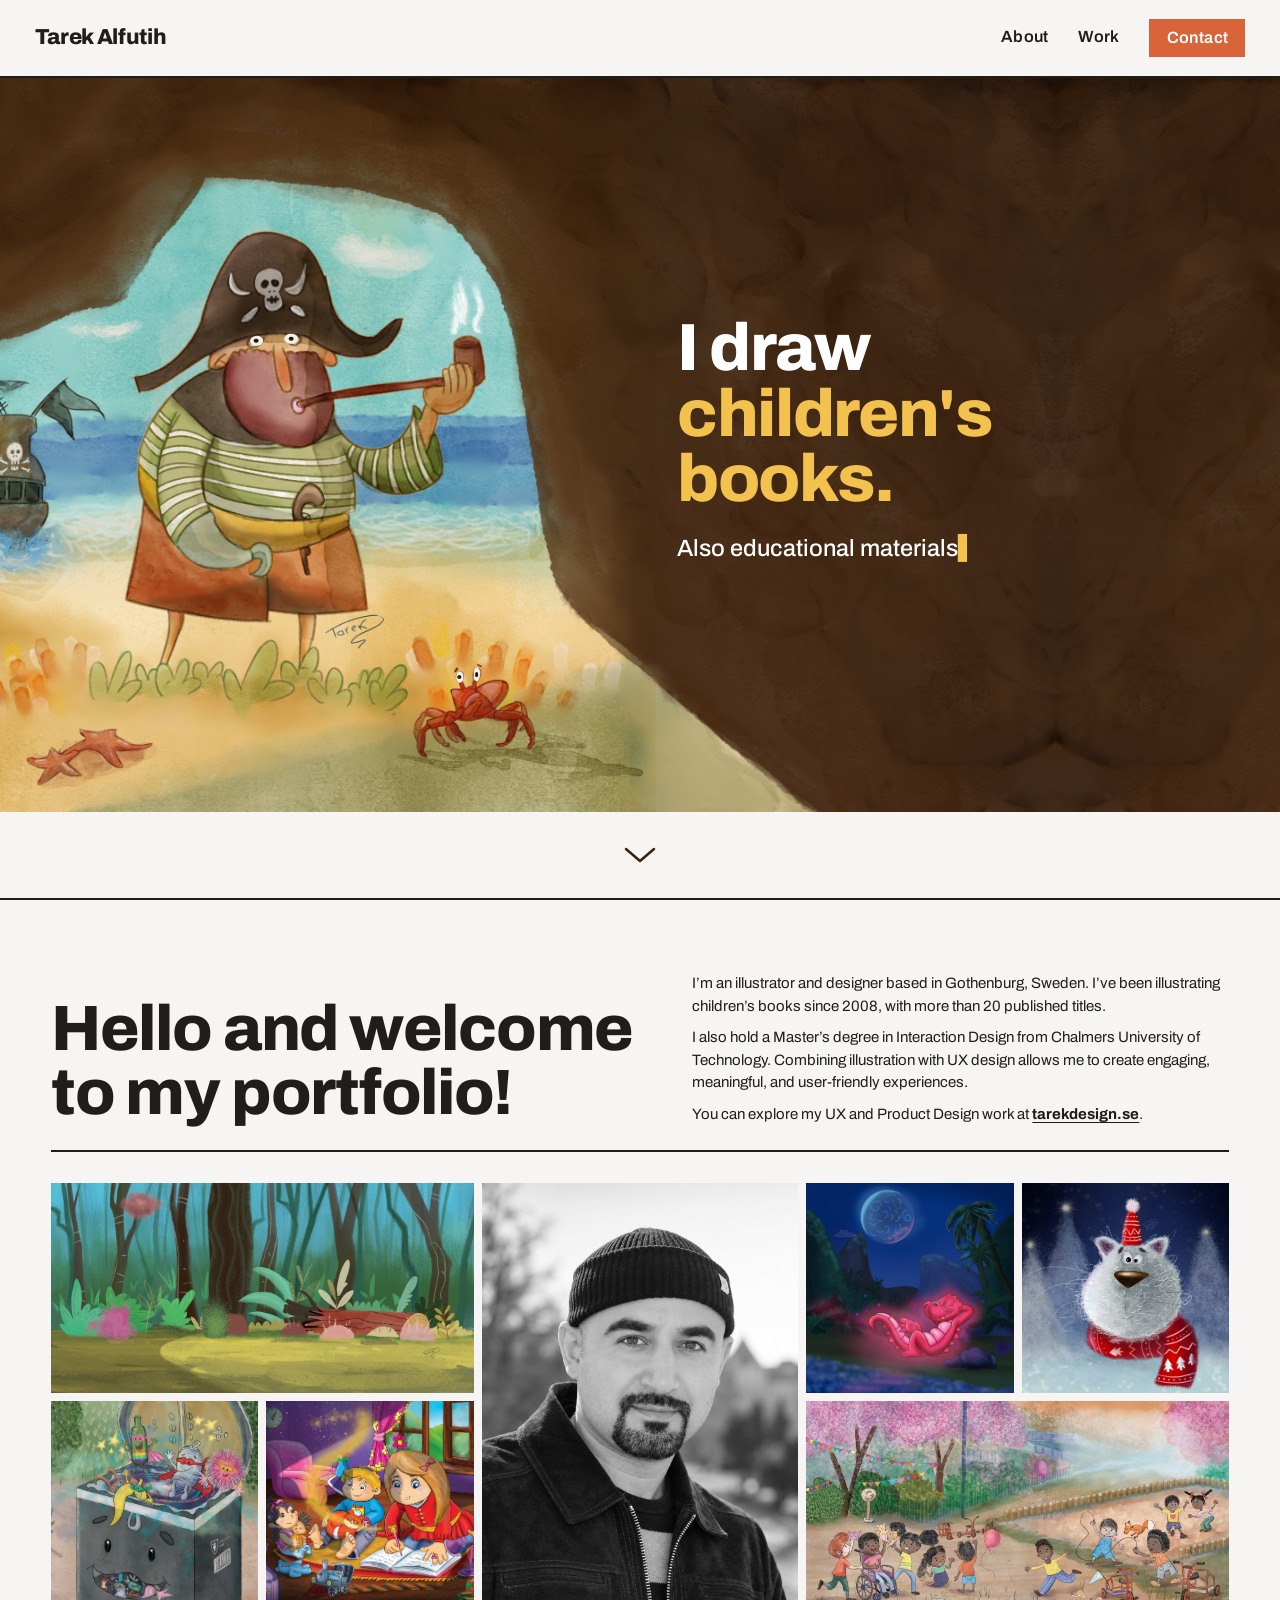
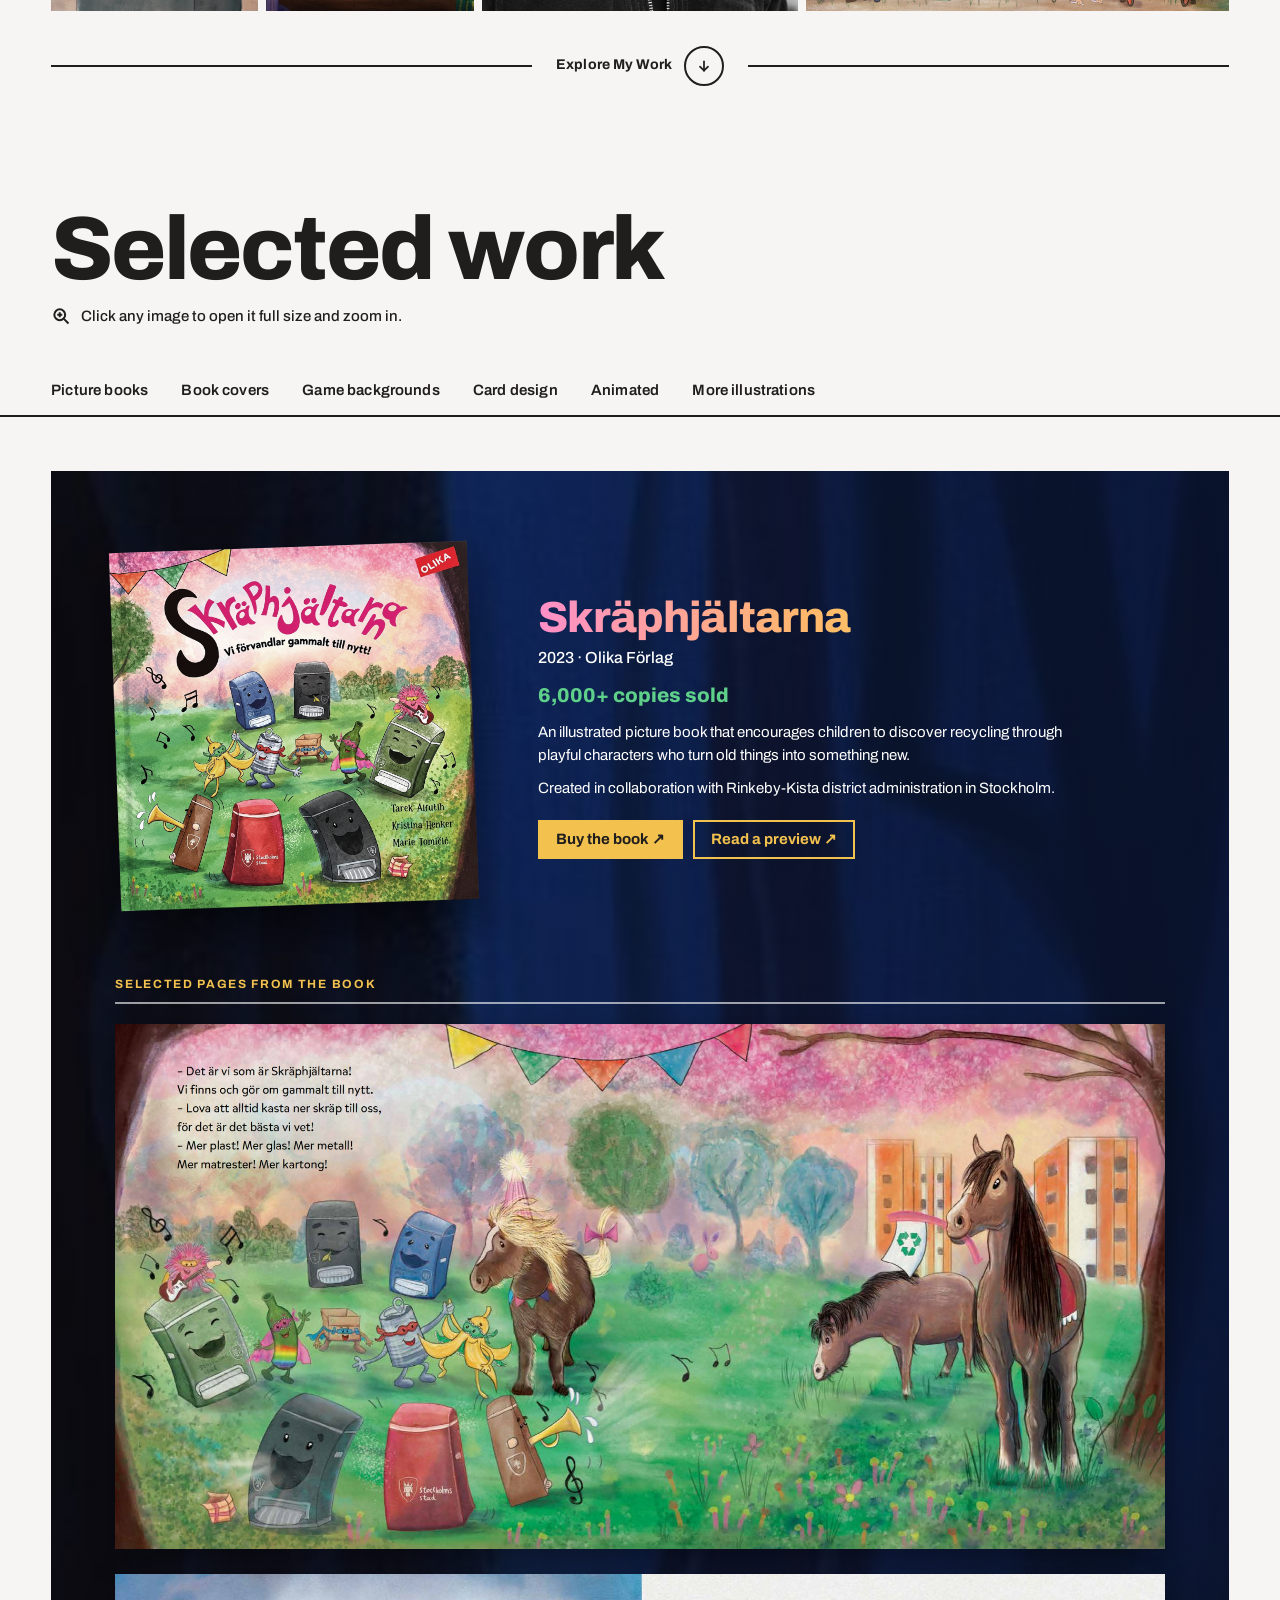
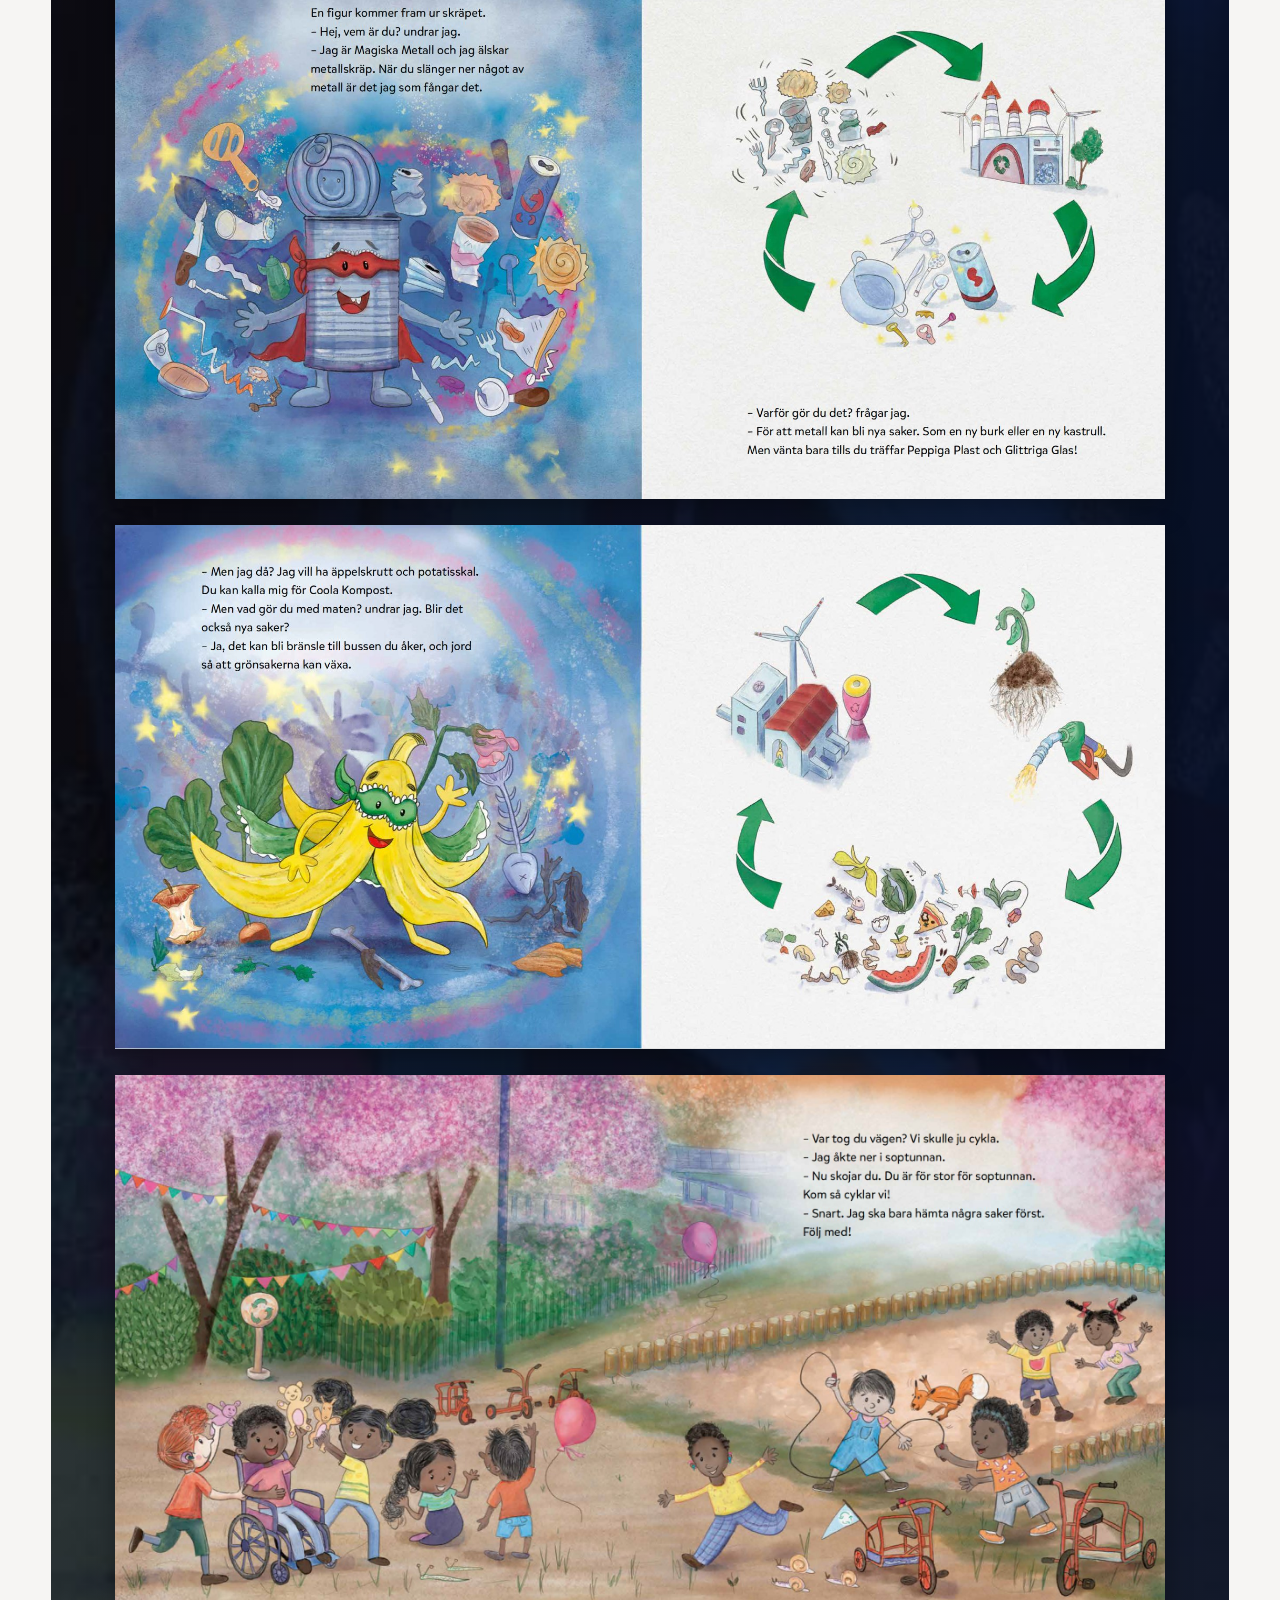
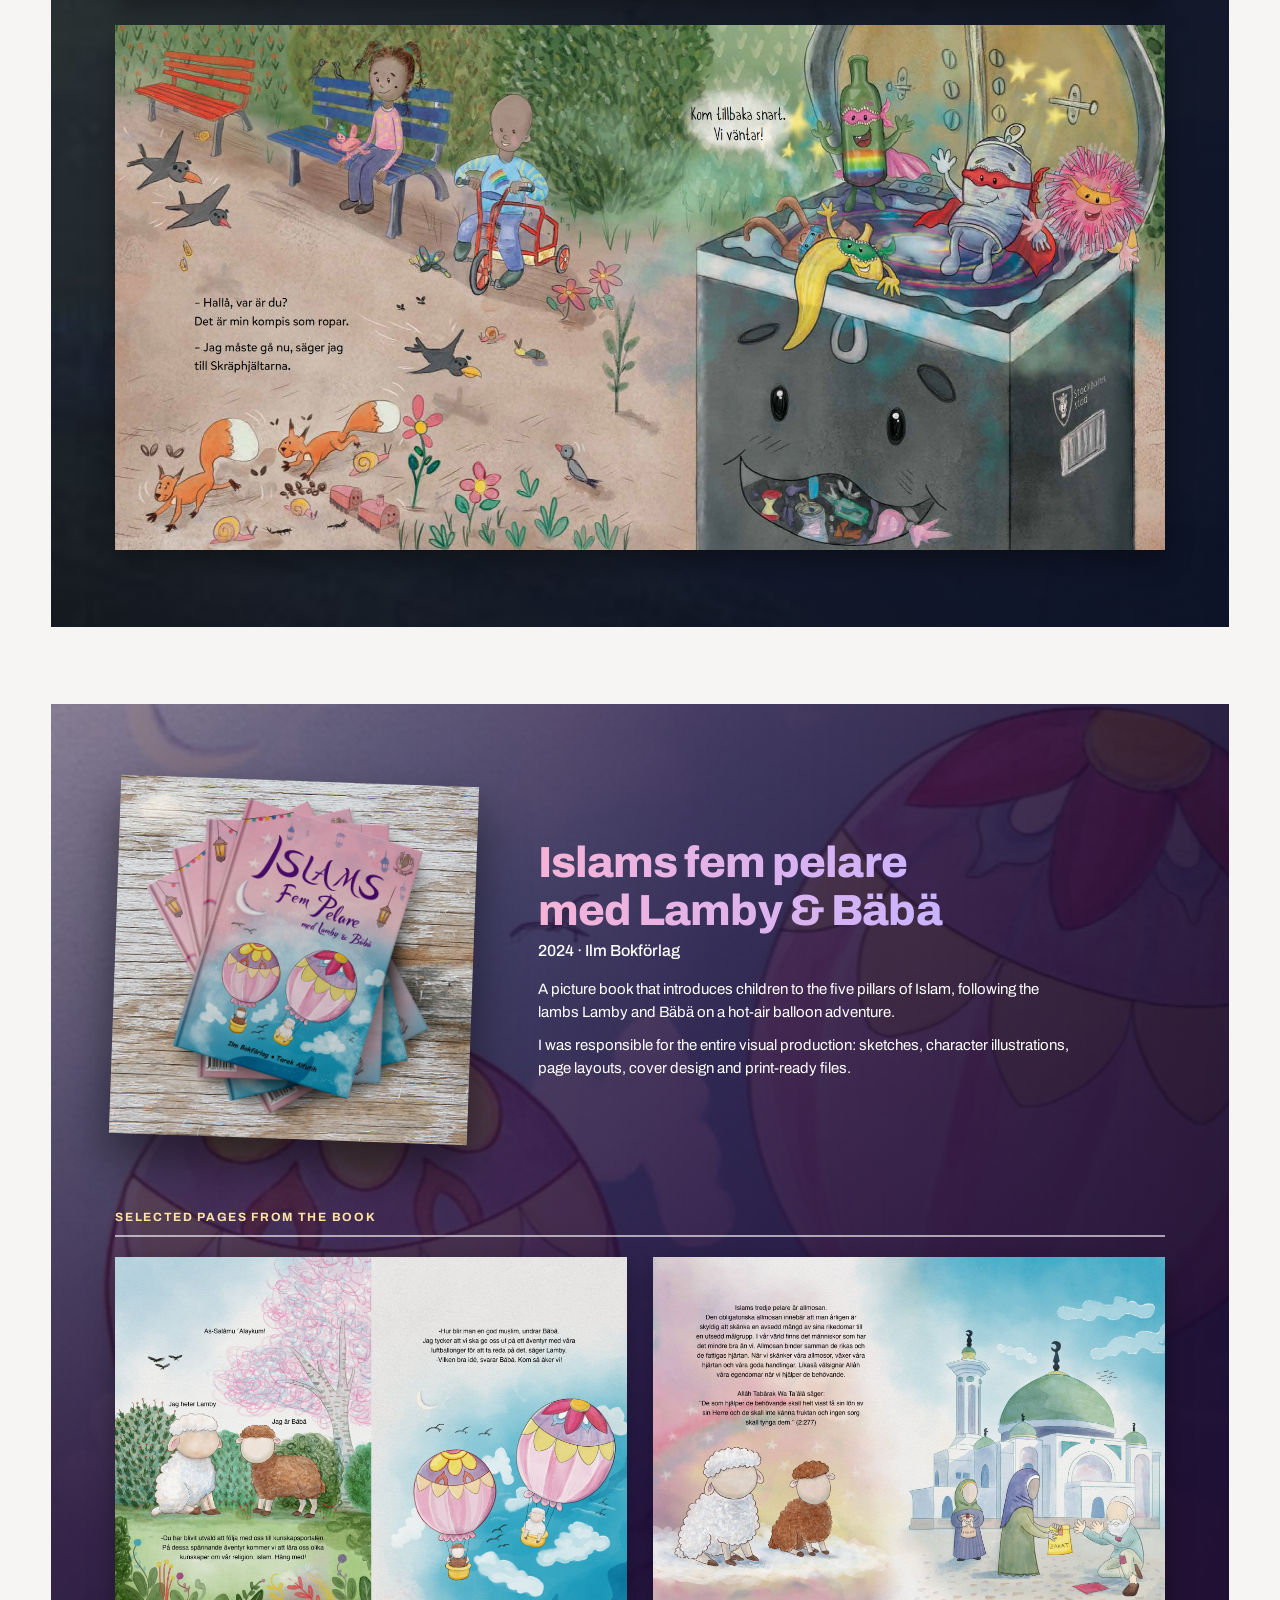
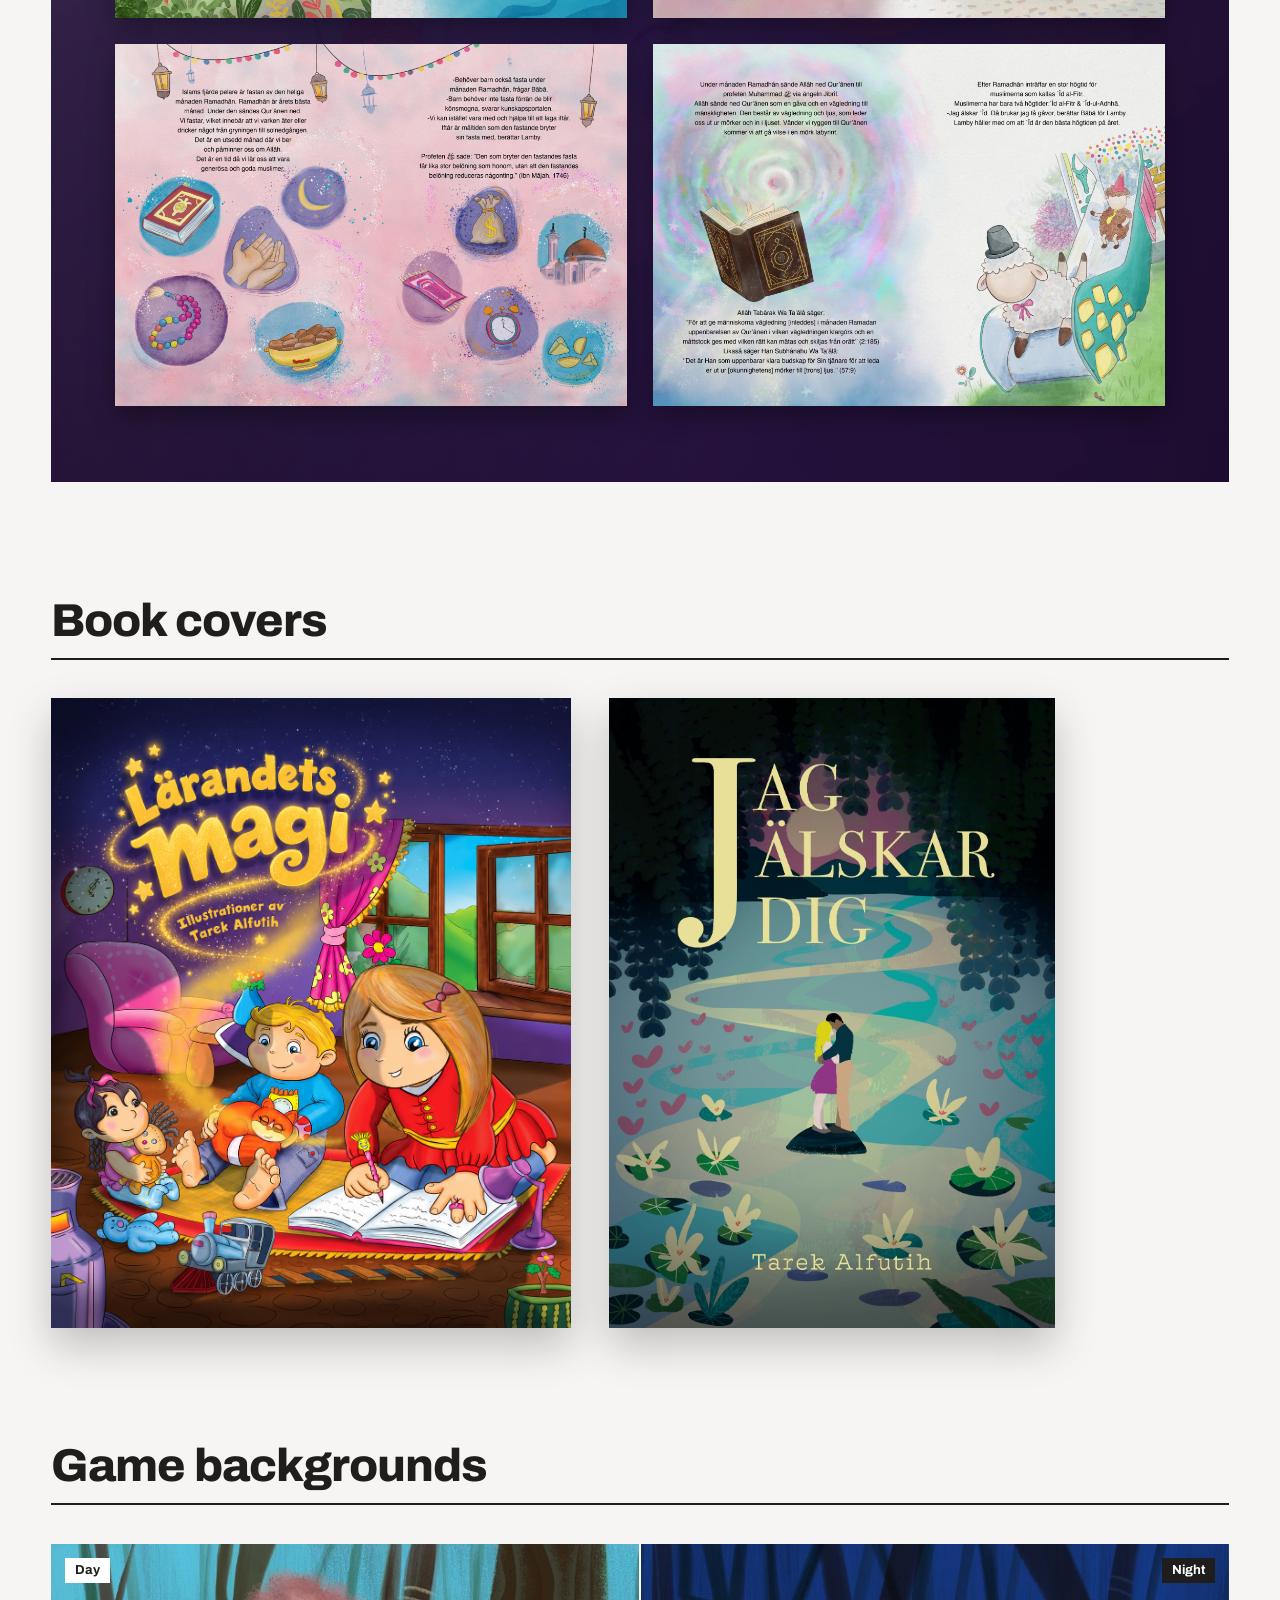
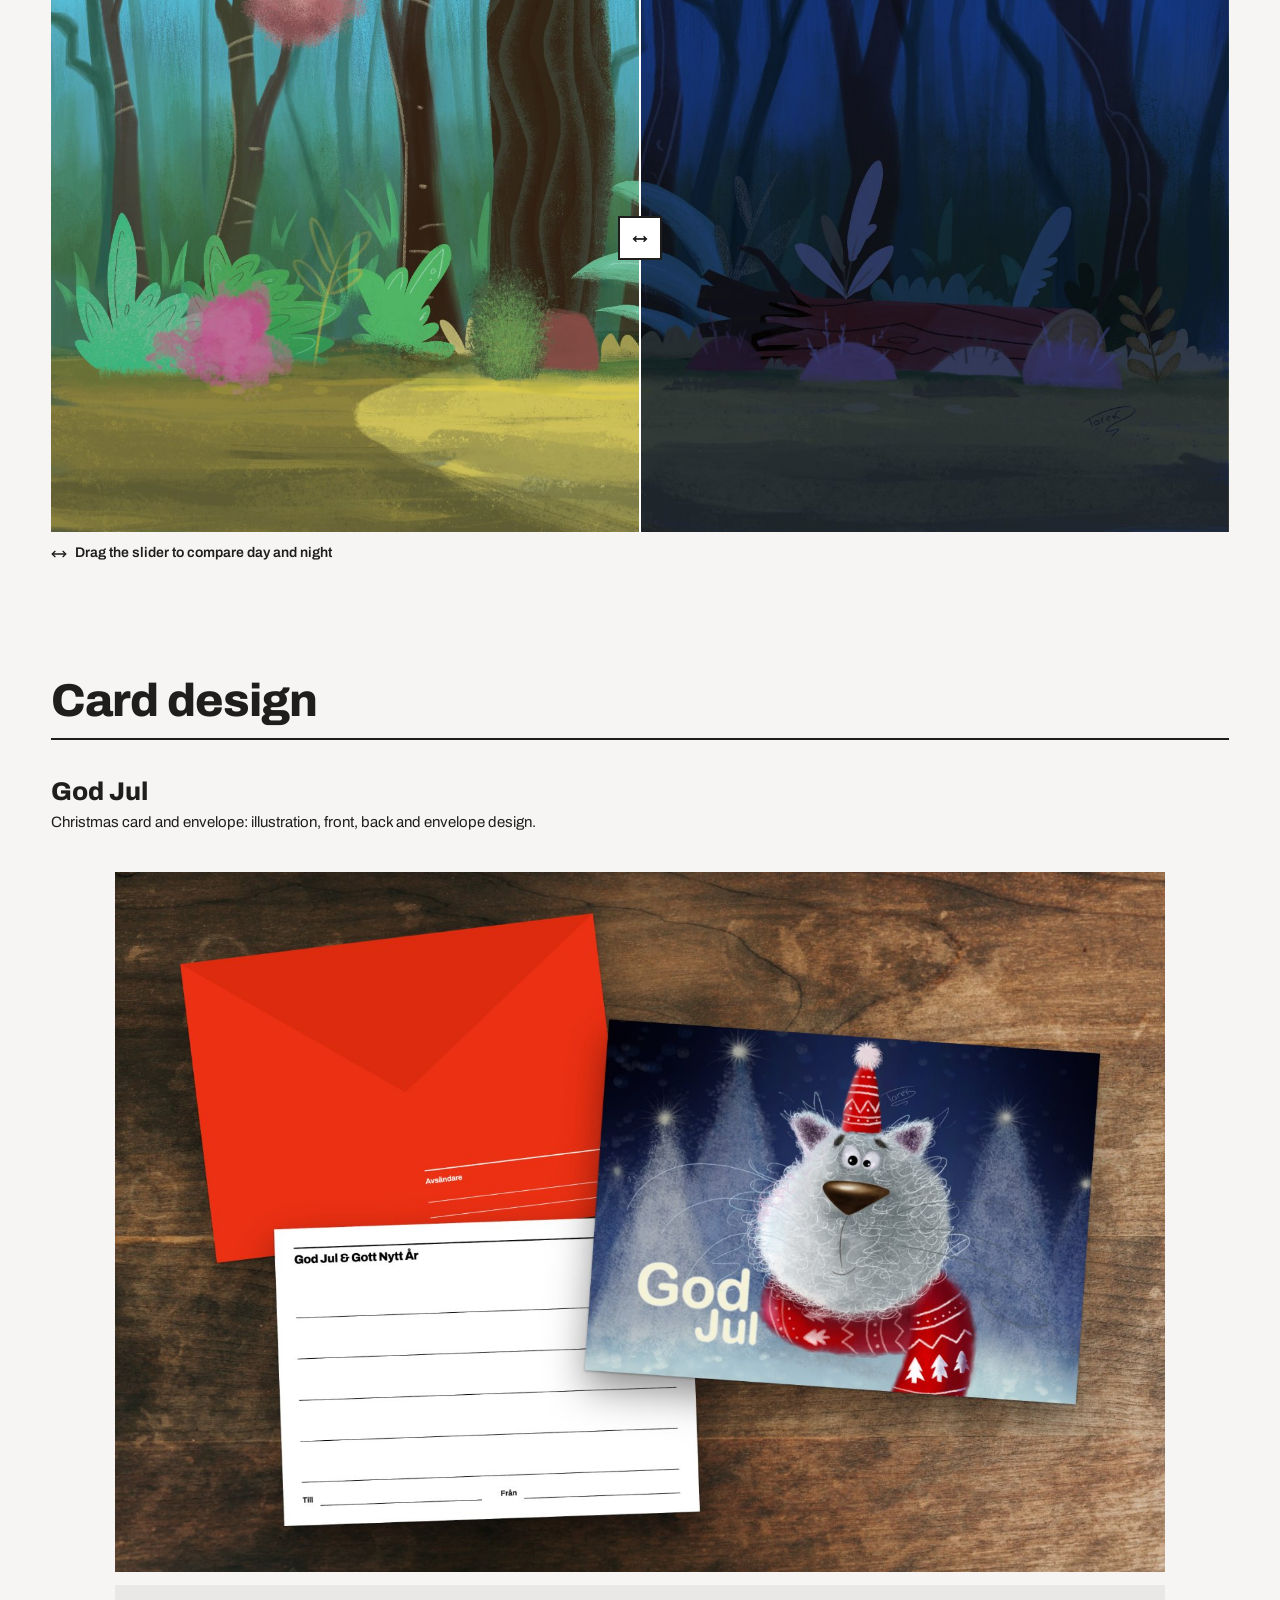
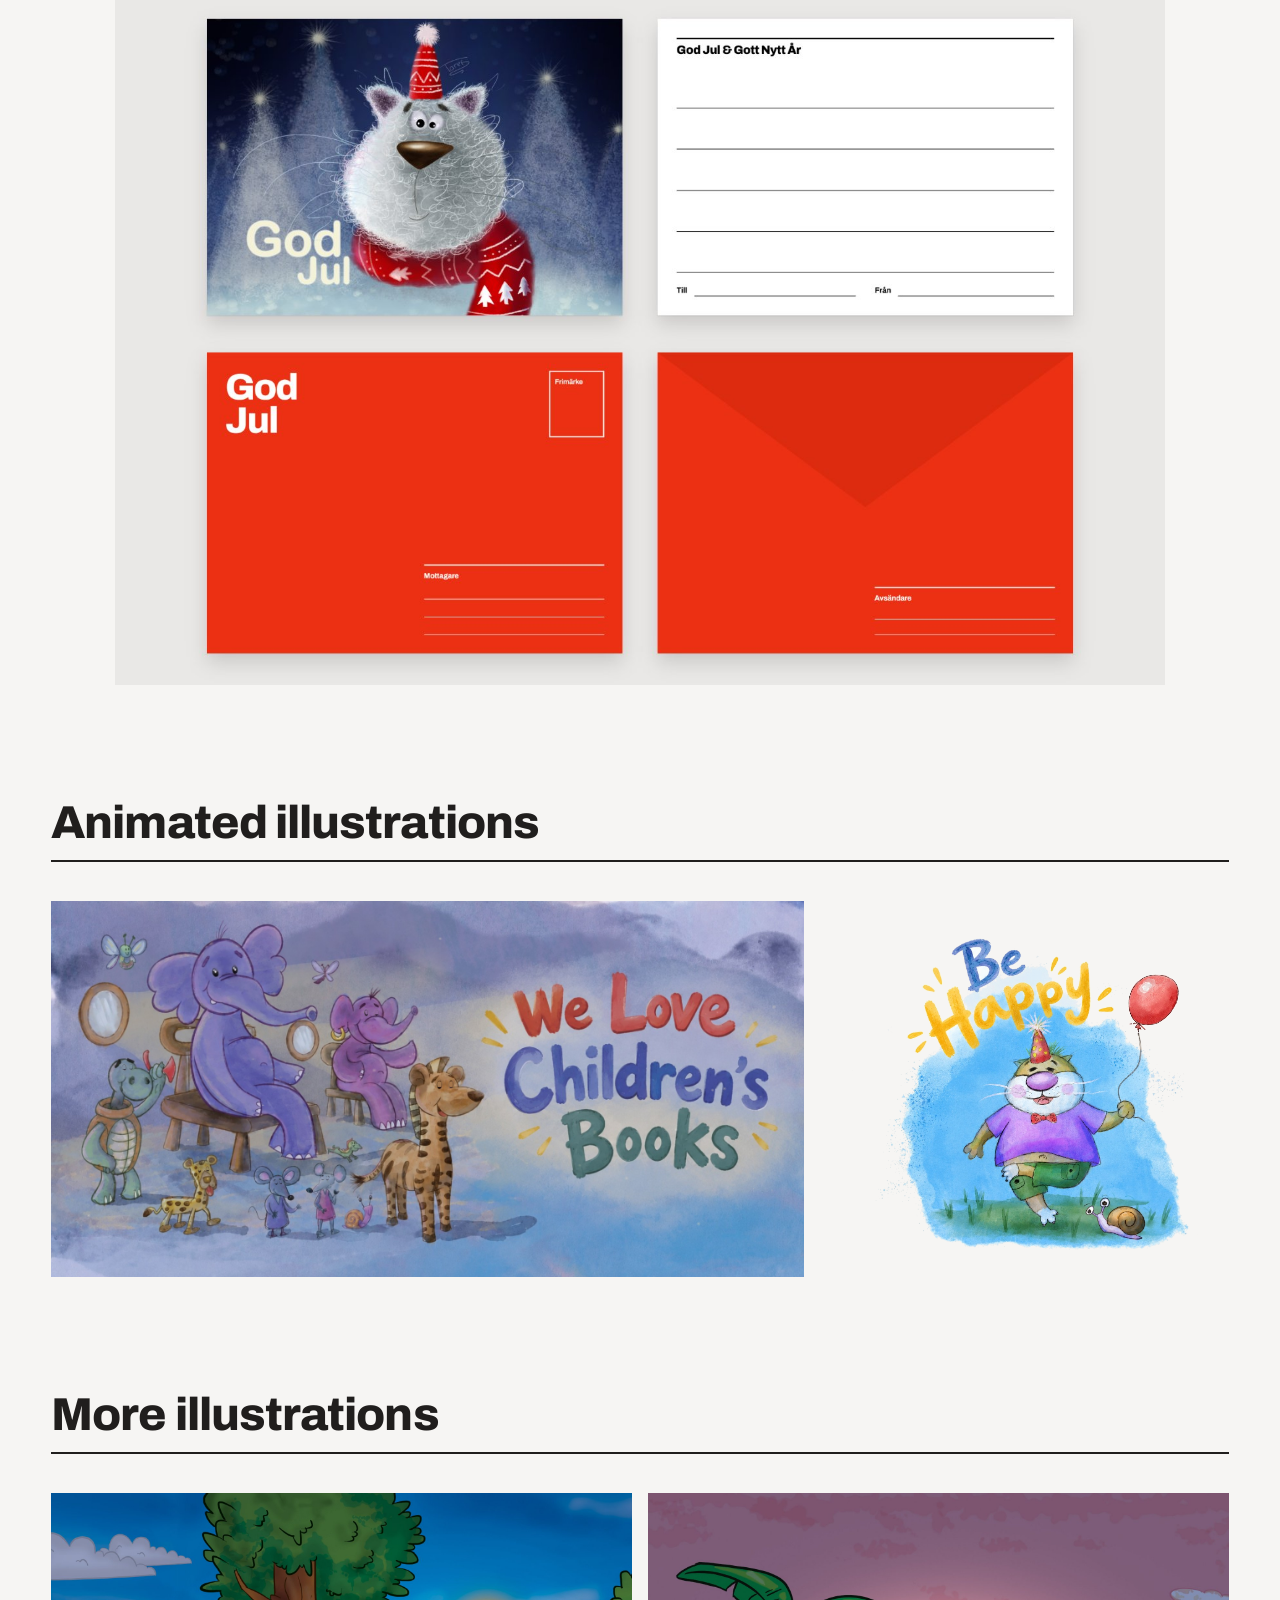
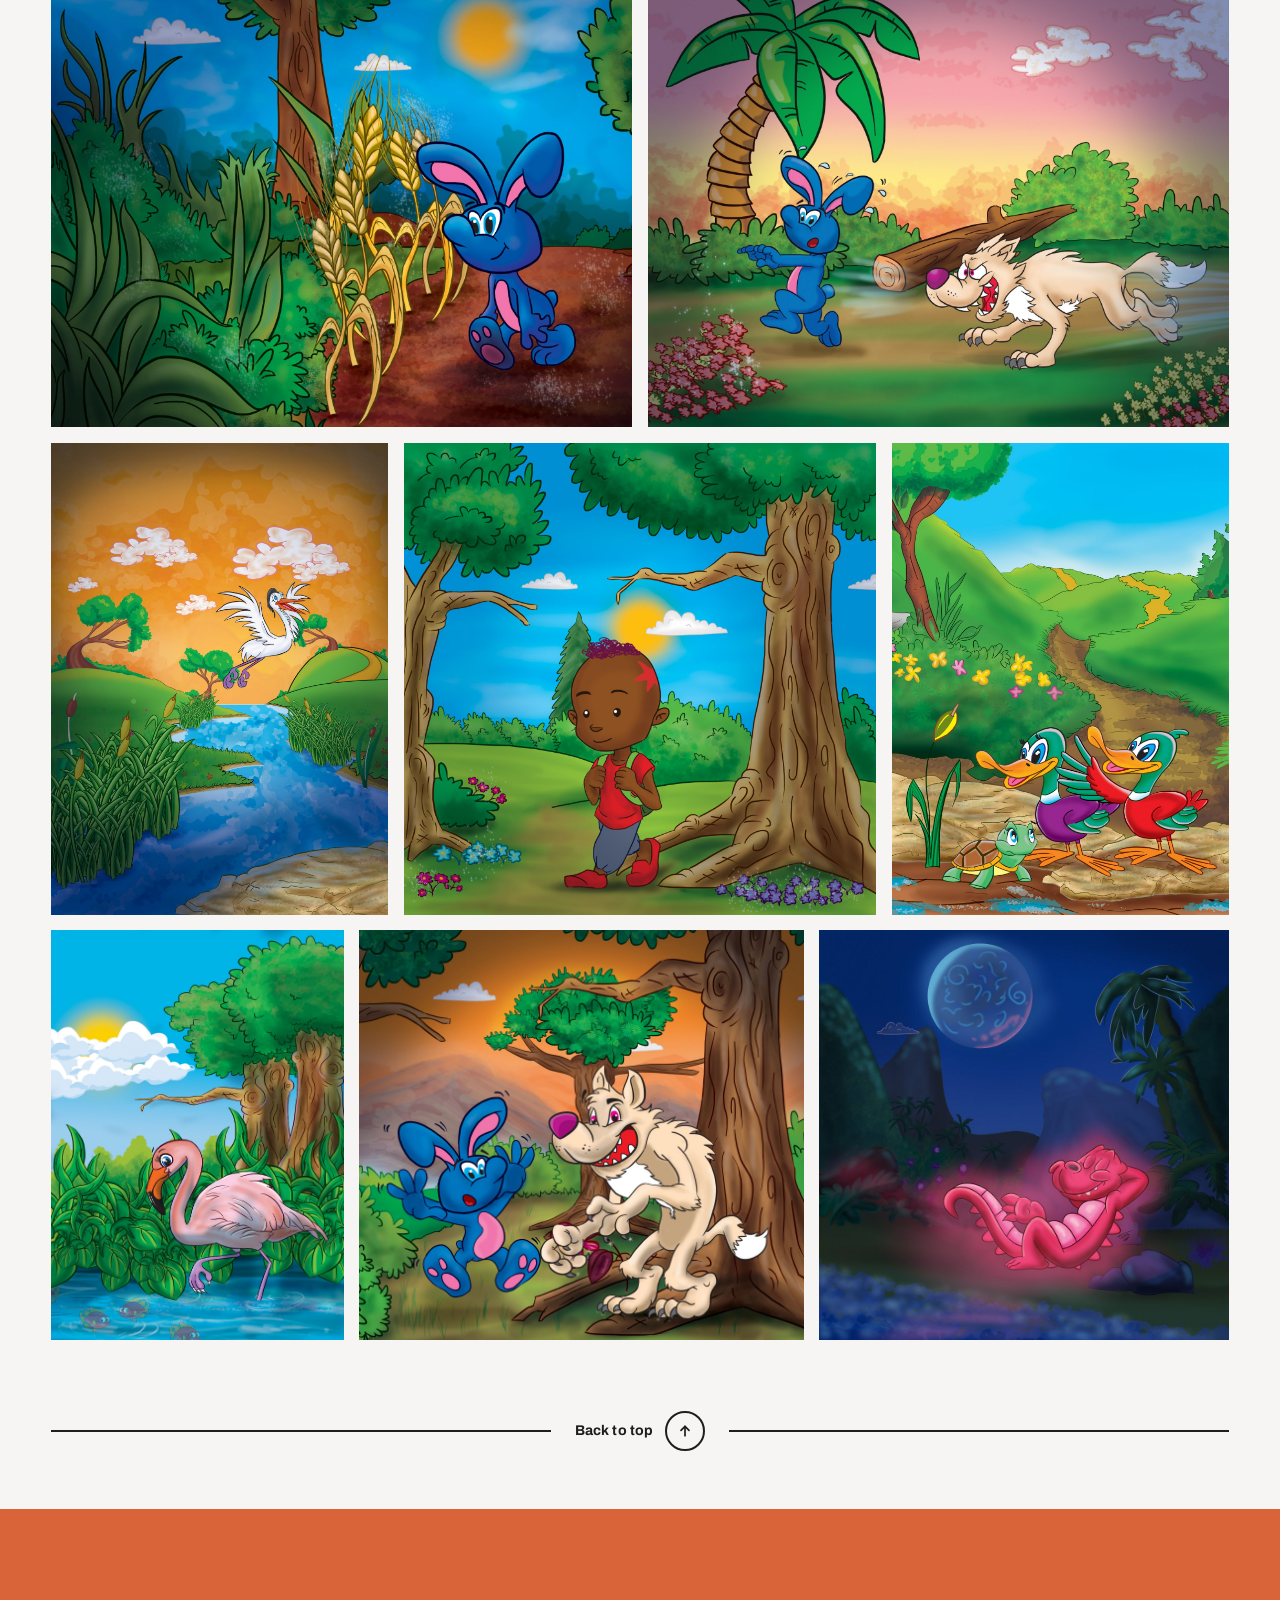
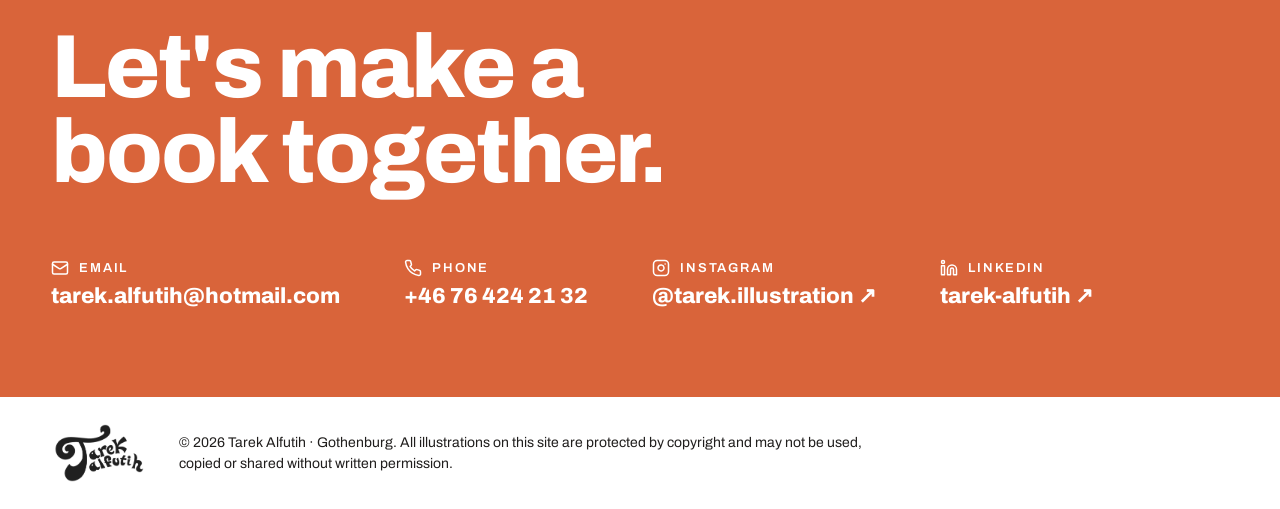
==== commit 43a63bdd: "Apply changes 17–20: stacked God Jul mockups on tablet/phone, full-width non-wrapping More rows, les" ====
--- a/src/index.html
+++ b/src/index.html
@@ -254,7 +254,7 @@
     <section id="more" class="cat" aria-labelledby="more-h">
       <h2 id="more-h" class="h-sub">More illustrations</h2>
       <div class="more">
-        <div class="more-row" style="max-width:calc((100svh - 180px) * 2.17)">
+        <div class="more-row">
           <img data-zoom src="images/br-wheat.jpg" alt="Blue rabbit in the wheat field" loading="lazy" style="--ar:1.087;aspect-ratio:1800/1656" sizes="(max-width:600px) 100vw, 50vw">
           <img data-zoom src="images/br-palm.jpg" alt="Blue rabbit running from the wolf" loading="lazy" style="--ar:1.087;aspect-ratio:1800/1656" sizes="(max-width:600px) 100vw, 50vw">
         </div>
@@ -263,7 +263,7 @@
           <img data-zoom src="images/ani-boy-forest.jpg" alt="A boy with a backpack walking through the forest" loading="lazy" style="--ar:1;aspect-ratio:1600/1600" sizes="(max-width:600px) 50vw, 33vw">
           <img data-zoom src="images/ani-ducks.jpg" alt="Two ducks and a turtle" loading="lazy" style="--ar:.714;aspect-ratio:1286/1800" sizes="(max-width:600px) 50vw, 33vw">
         </div>
-        <div class="more-row" style="max-width:calc((100svh - 180px) * 2.80)">
+        <div class="more-row">
           <img data-zoom src="images/ani-flamingo.jpg" alt="Flamingo in the lake" loading="lazy" style="--ar:.714;aspect-ratio:1286/1800" sizes="(max-width:600px) 50vw, 25vw">
           <img data-zoom src="images/br-tree.jpg" alt="Blue rabbit meets the wolf under the tree" loading="lazy" style="--ar:1.087;aspect-ratio:1800/1656" sizes="(max-width:600px) 100vw, 40vw">
           <img data-zoom src="images/sw-crocodile.jpg" alt="Pink crocodile resting under the moon" loading="lazy" style="--ar:1;aspect-ratio:1;background:#1b2550" sizes="(max-width:600px) 100vw, 35vw">
--- a/src/css/site.css
+++ b/src/css/site.css
@@ -147,7 +147,7 @@
 .cats-row button:hover, .cats-row button[aria-current="true"] { color: var(--accent); border-bottom-color: var(--accent); }
 .cats-row button:focus-visible { outline: 2px solid var(--accent); outline-offset: 2px; }
 
-.work-body { padding: clamp(40px, 6vh, 72px) var(--padx) clamp(56px, 10vh, 120px); display: flex; flex-direction: column; gap: clamp(64px, 9vw, 120px); }
+.work-body { padding: clamp(40px, 6vh, 72px) var(--padx) clamp(8px, 1.5vh, 24px); display: flex; flex-direction: column; gap: clamp(64px, 9vw, 120px); }
 .cat { display: flex; flex-direction: column; gap: clamp(24px, 3vw, 40px); }
 .h-sub { margin: 0; font: 800 clamp(30px, 3.6vw, 52px)/1 Archivo; letter-spacing: -.02em; padding-bottom: 14px; border-bottom: 2px solid var(--ink); }
 .eyebrow { font: 700 12px/1 Archivo; letter-spacing: .14em; text-transform: uppercase; padding-bottom: 12px; border-bottom: 2px solid rgba(255, 255, 255, .6); }
@@ -220,11 +220,14 @@
 .card-head h3 { margin: 0; font: 800 clamp(22px, 2vw, 30px)/1.1 Archivo; }
 .card-head span { font: 400 15px/1.4 Archivo; }
 .cards { display: grid; grid-template-columns: minmax(0, 1fr) minmax(0, 1fr); align-items: start; gap: clamp(8px, 1vw, 14px); width: min(100%, calc((100svh - 300px) * 3)); }
+/* Tablet and phone: the two mockups stack in one column. */
+[data-bp="2"] .cards { grid-template-columns: minmax(0, 1fr); width: min(100%, calc((100svh - 200px) * 1.5)); margin: 0 auto; }
+[data-bp="3"] .cards, [data-bp="4"] .cards { grid-template-columns: minmax(0, 1fr); width: 100%; }
 .cards img { display: block; width: 100%; height: auto; aspect-ratio: 1600/1067; object-fit: cover; }
 
 /* More illustrations */
 .more { display: flex; flex-direction: column; gap: clamp(10px, 1.2vw, 16px); }
-.more-row { display: flex; flex-wrap: wrap; gap: clamp(10px, 1.2vw, 16px); width: 100%; }
+.more-row { display: flex; flex-wrap: nowrap; gap: clamp(10px, 1.2vw, 16px); width: 100%; }
 .more-row img { display: block; flex: var(--ar) 1 calc(var(--ar) * 150px); min-width: 0; height: auto; background: #e8e6e4; }
 
 /* ---------- Contact ---------- */
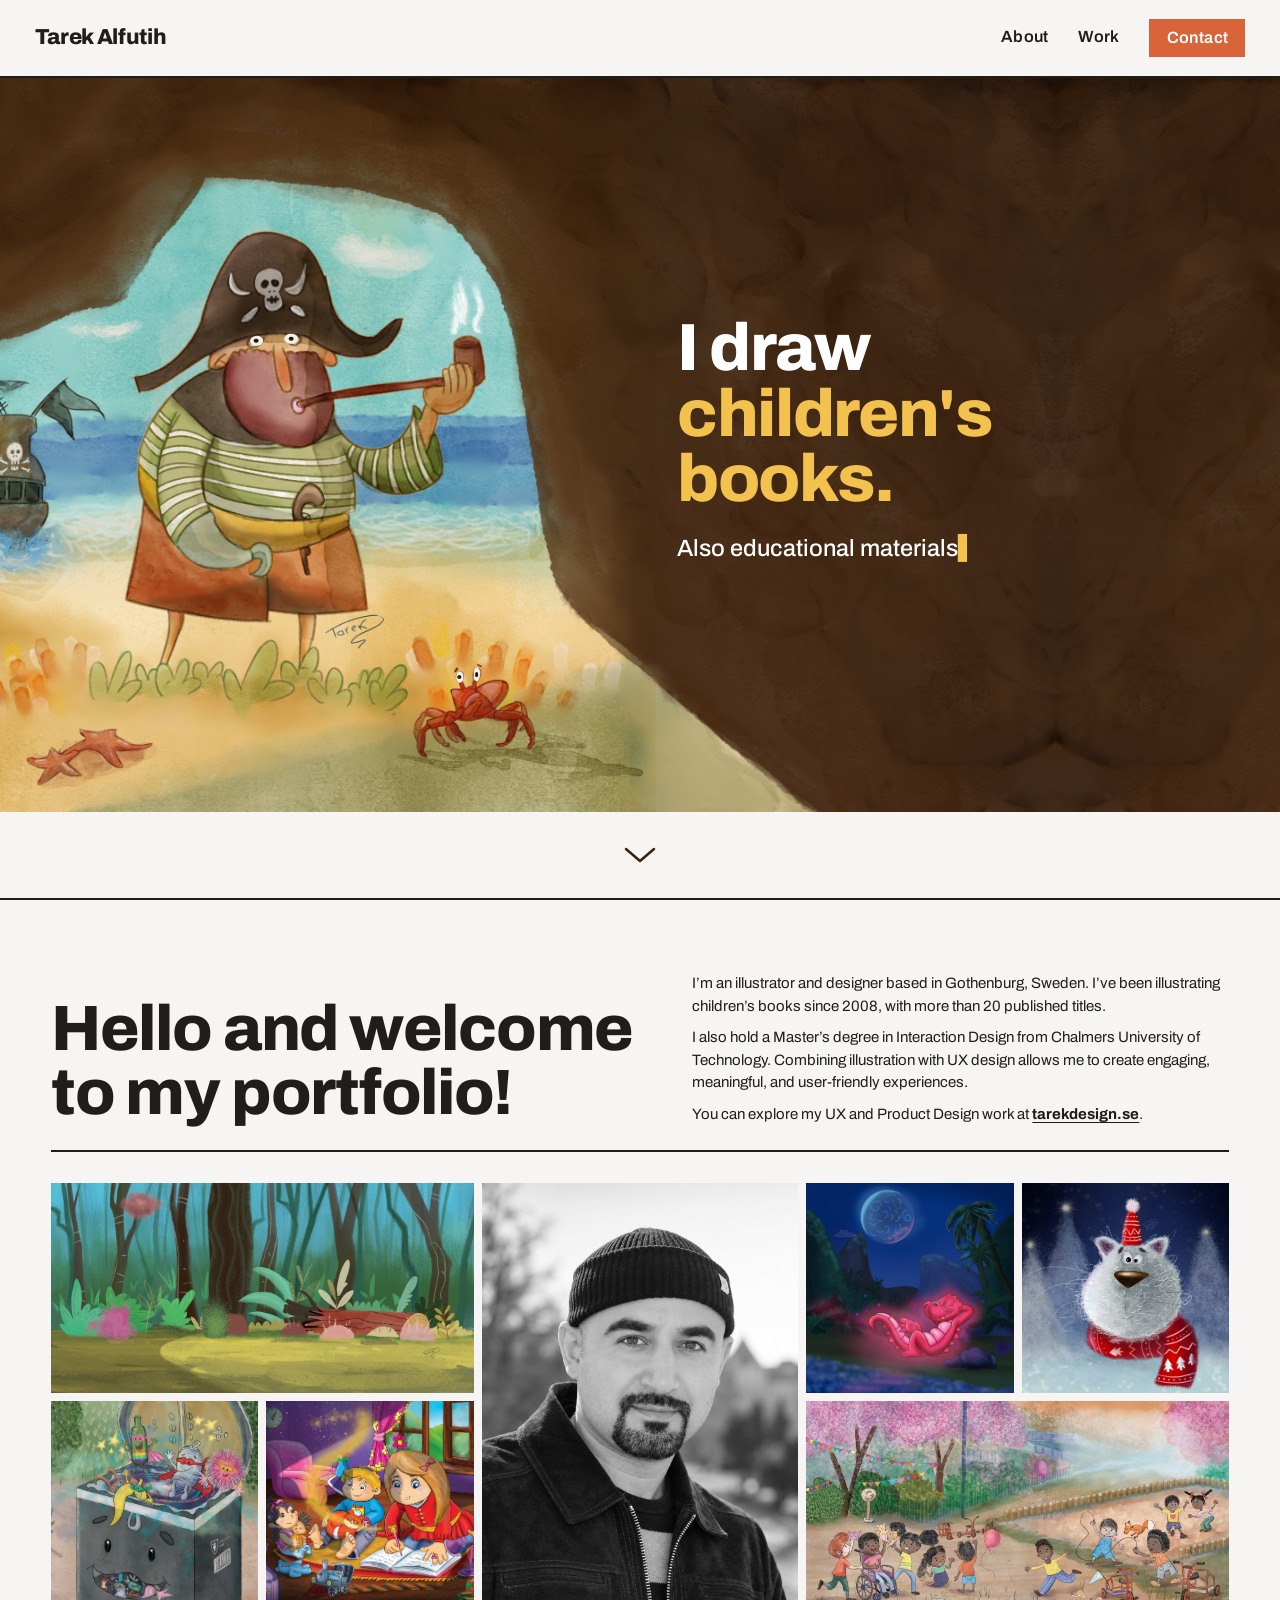
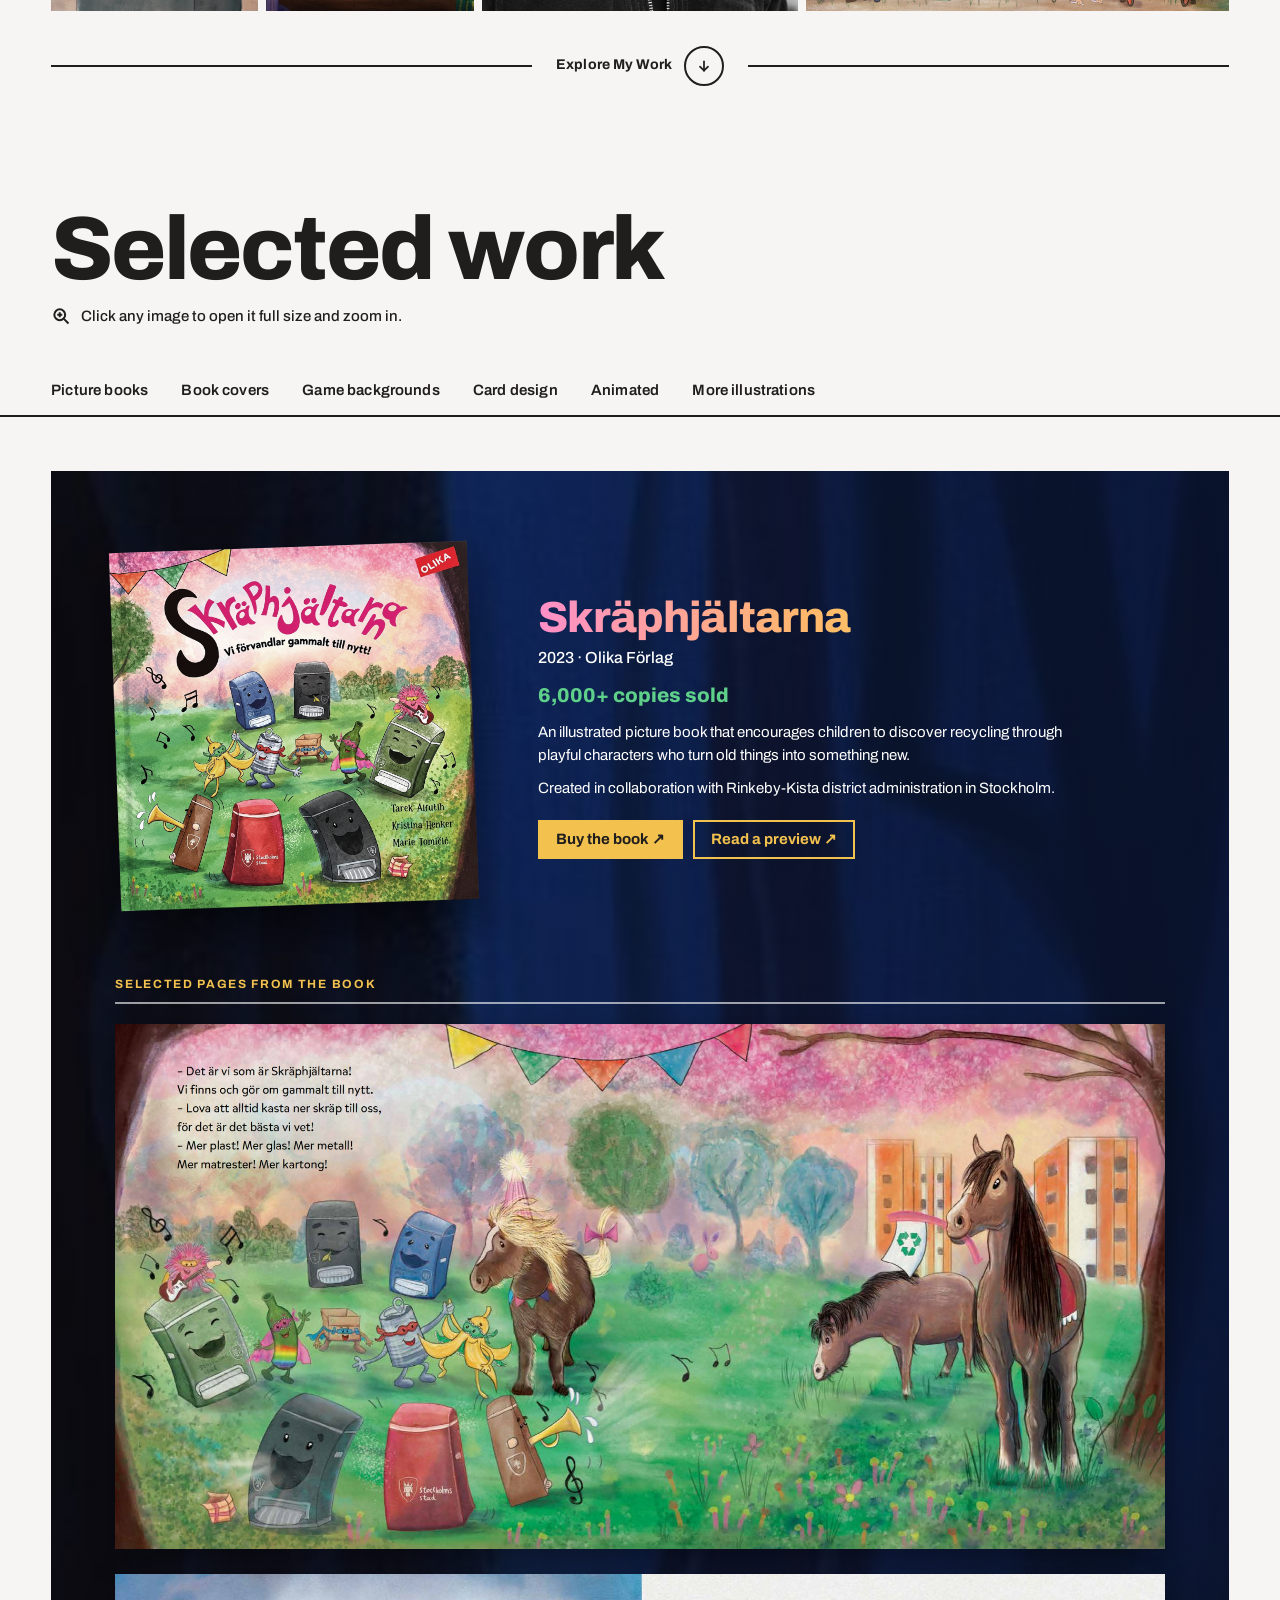
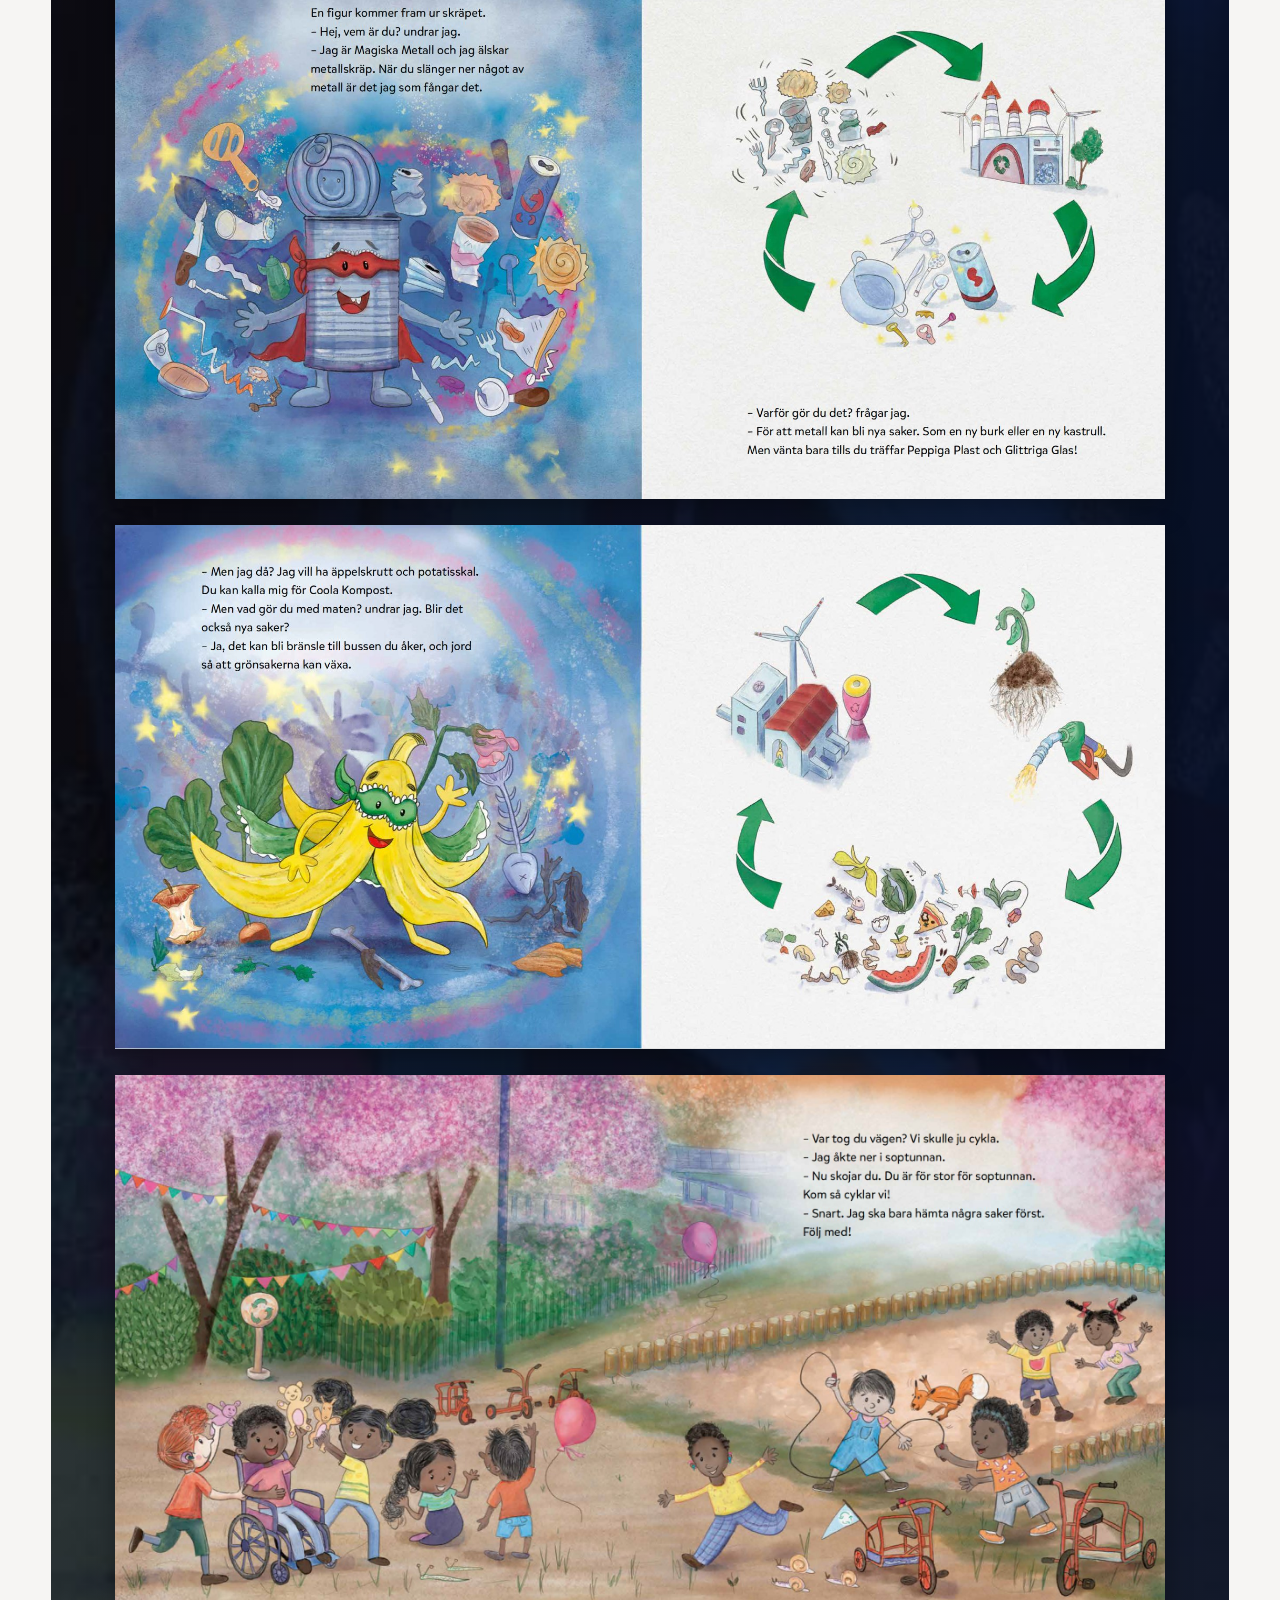
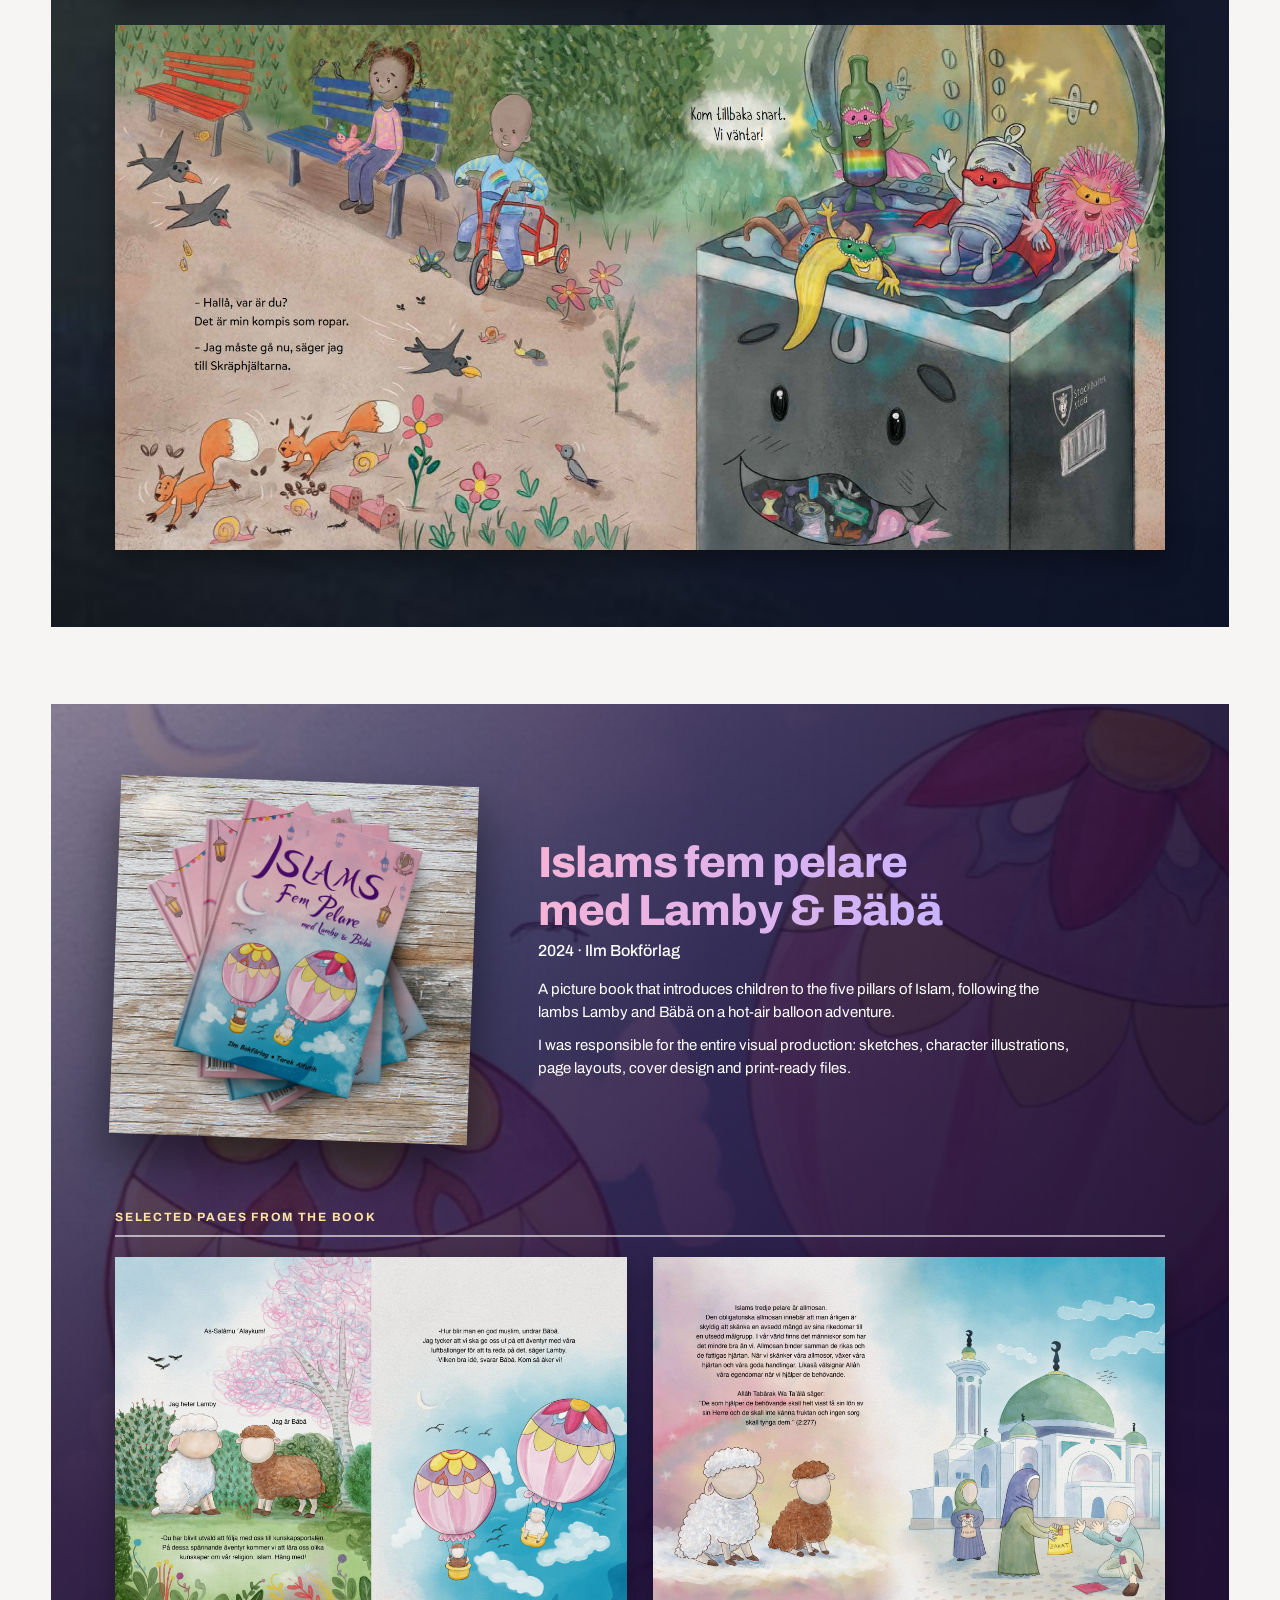
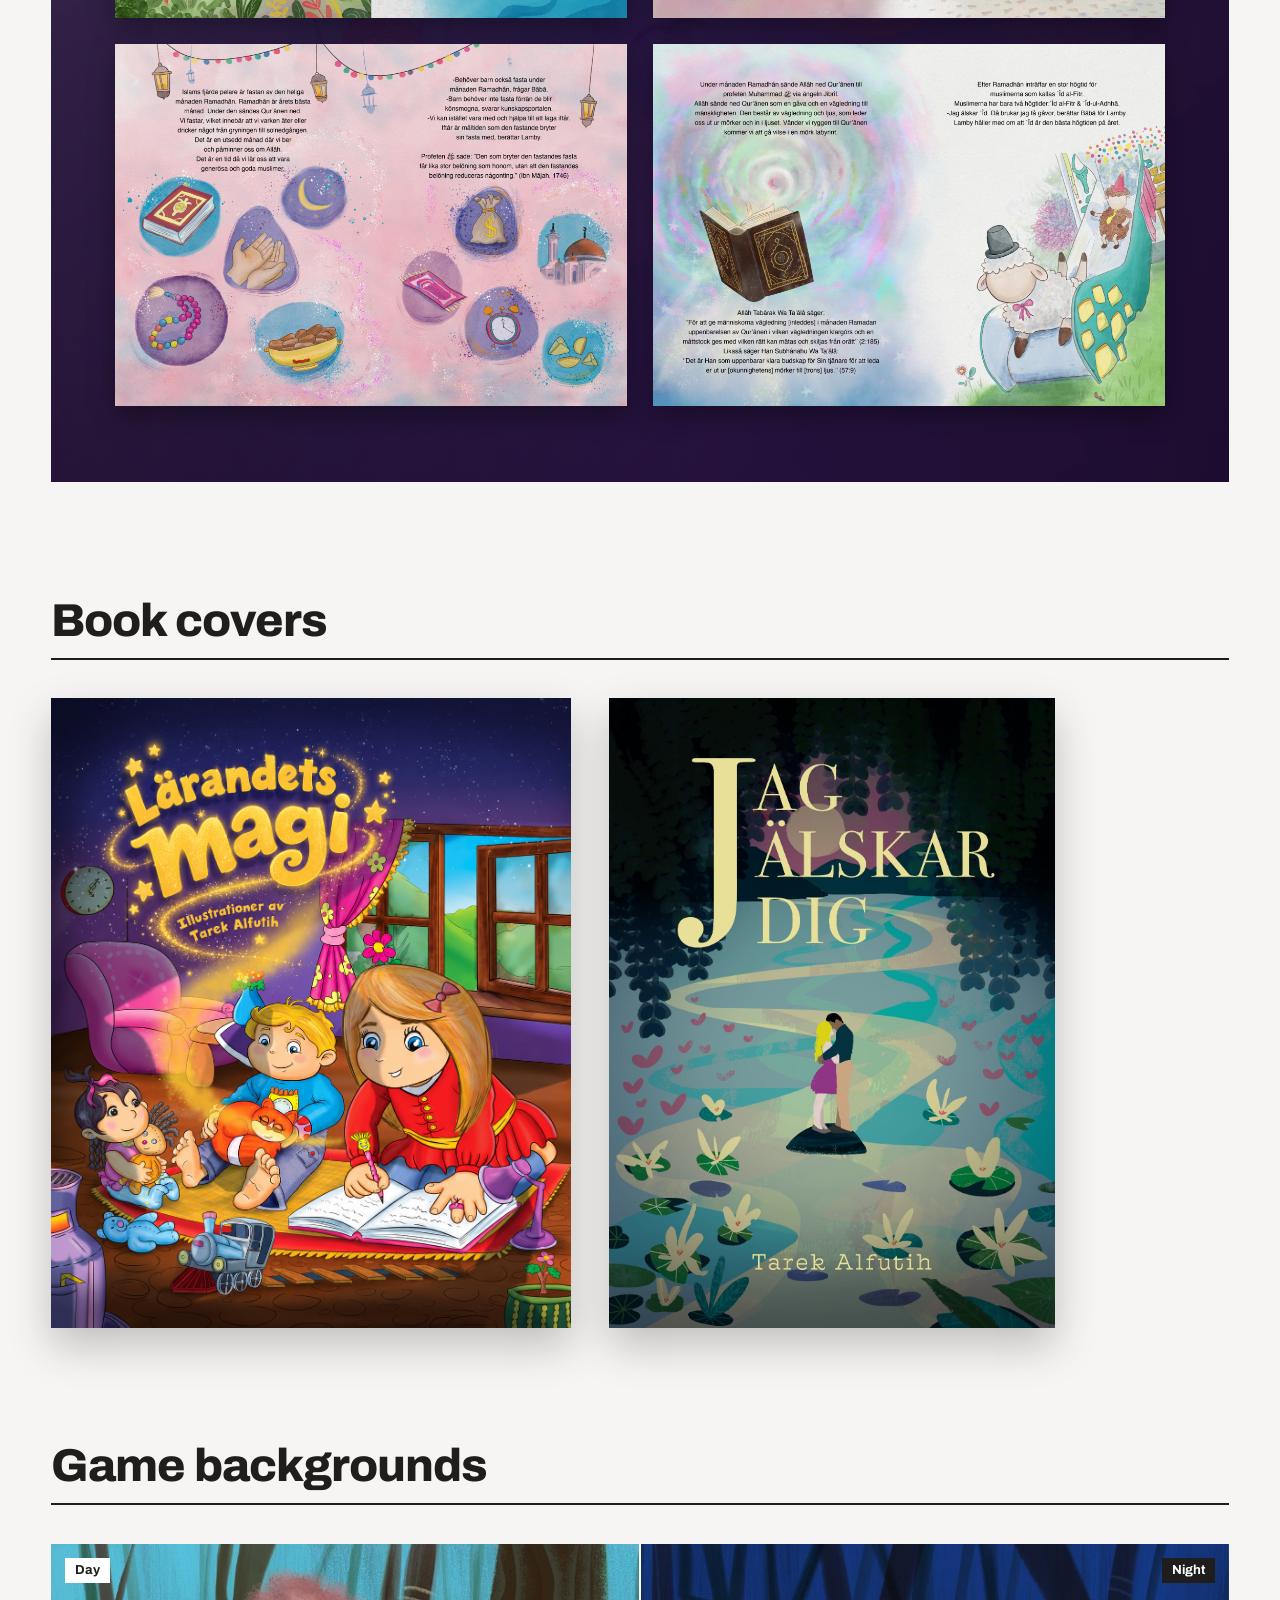
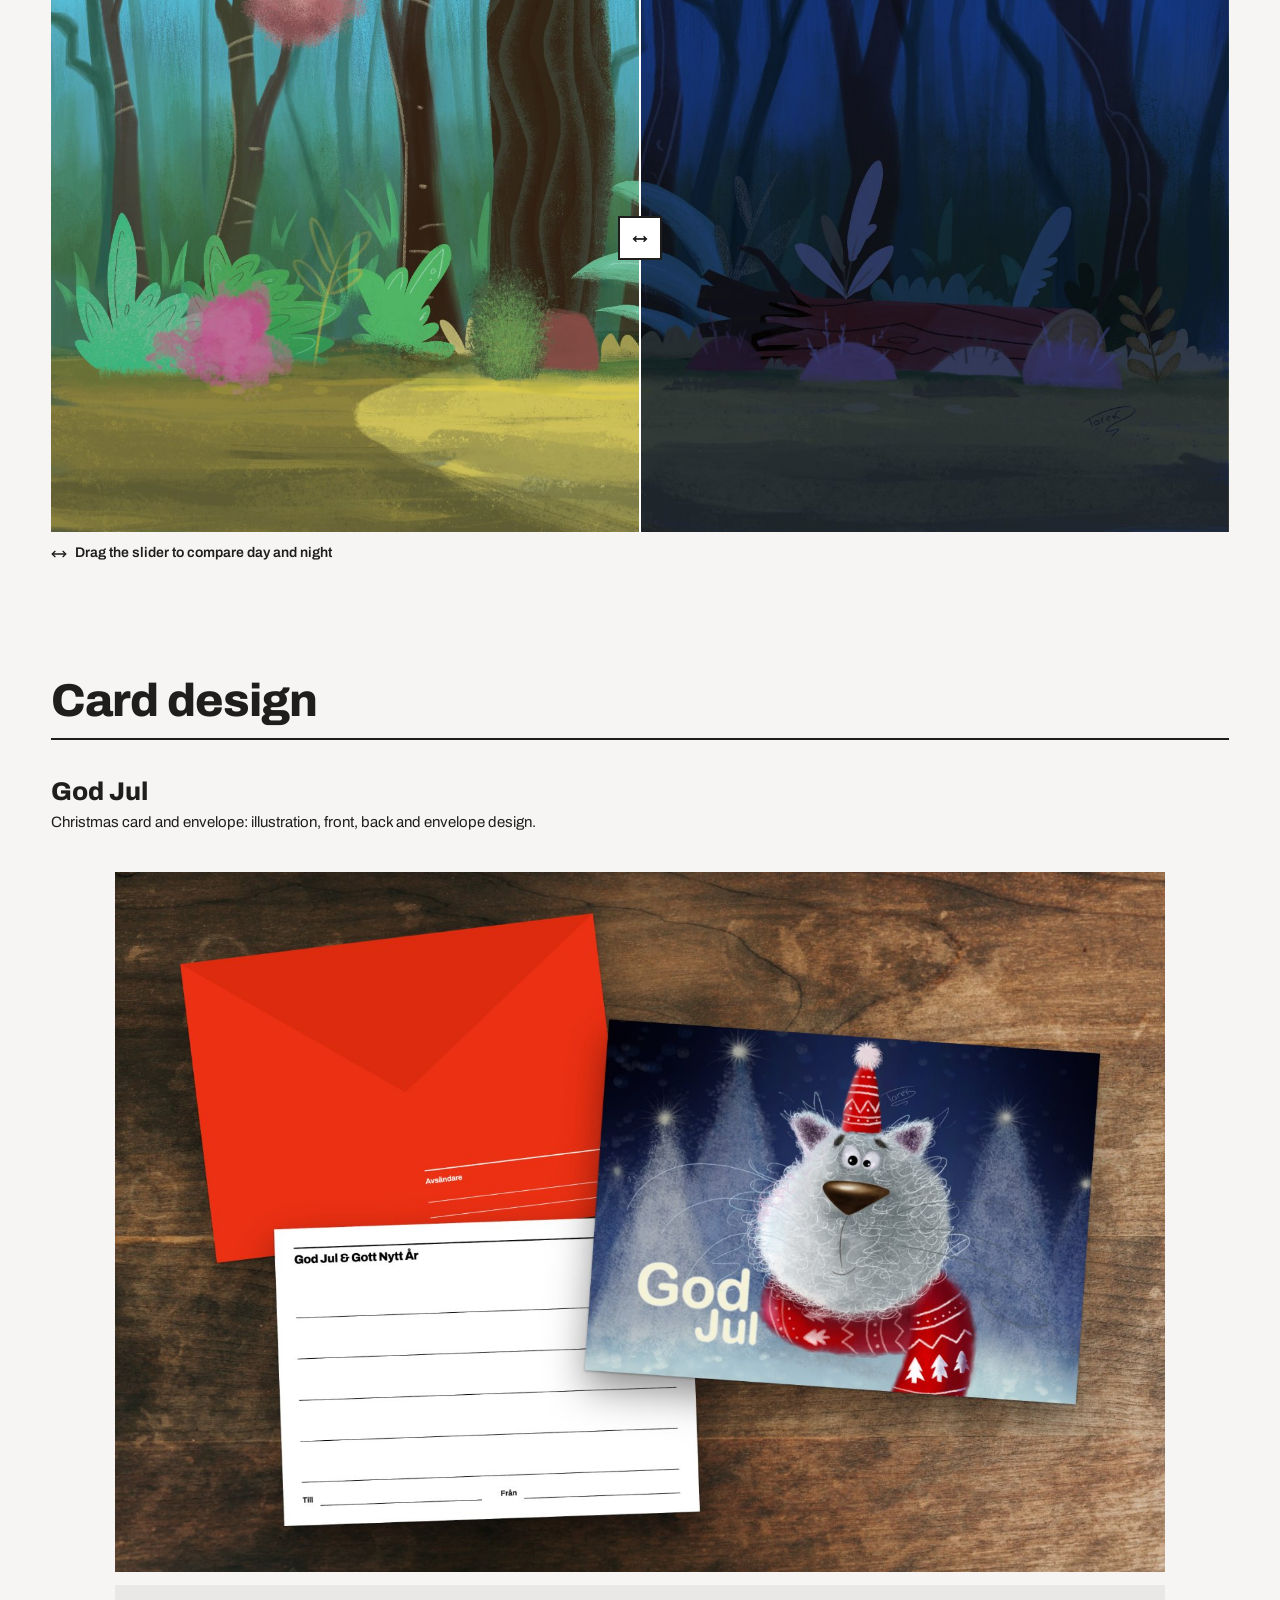
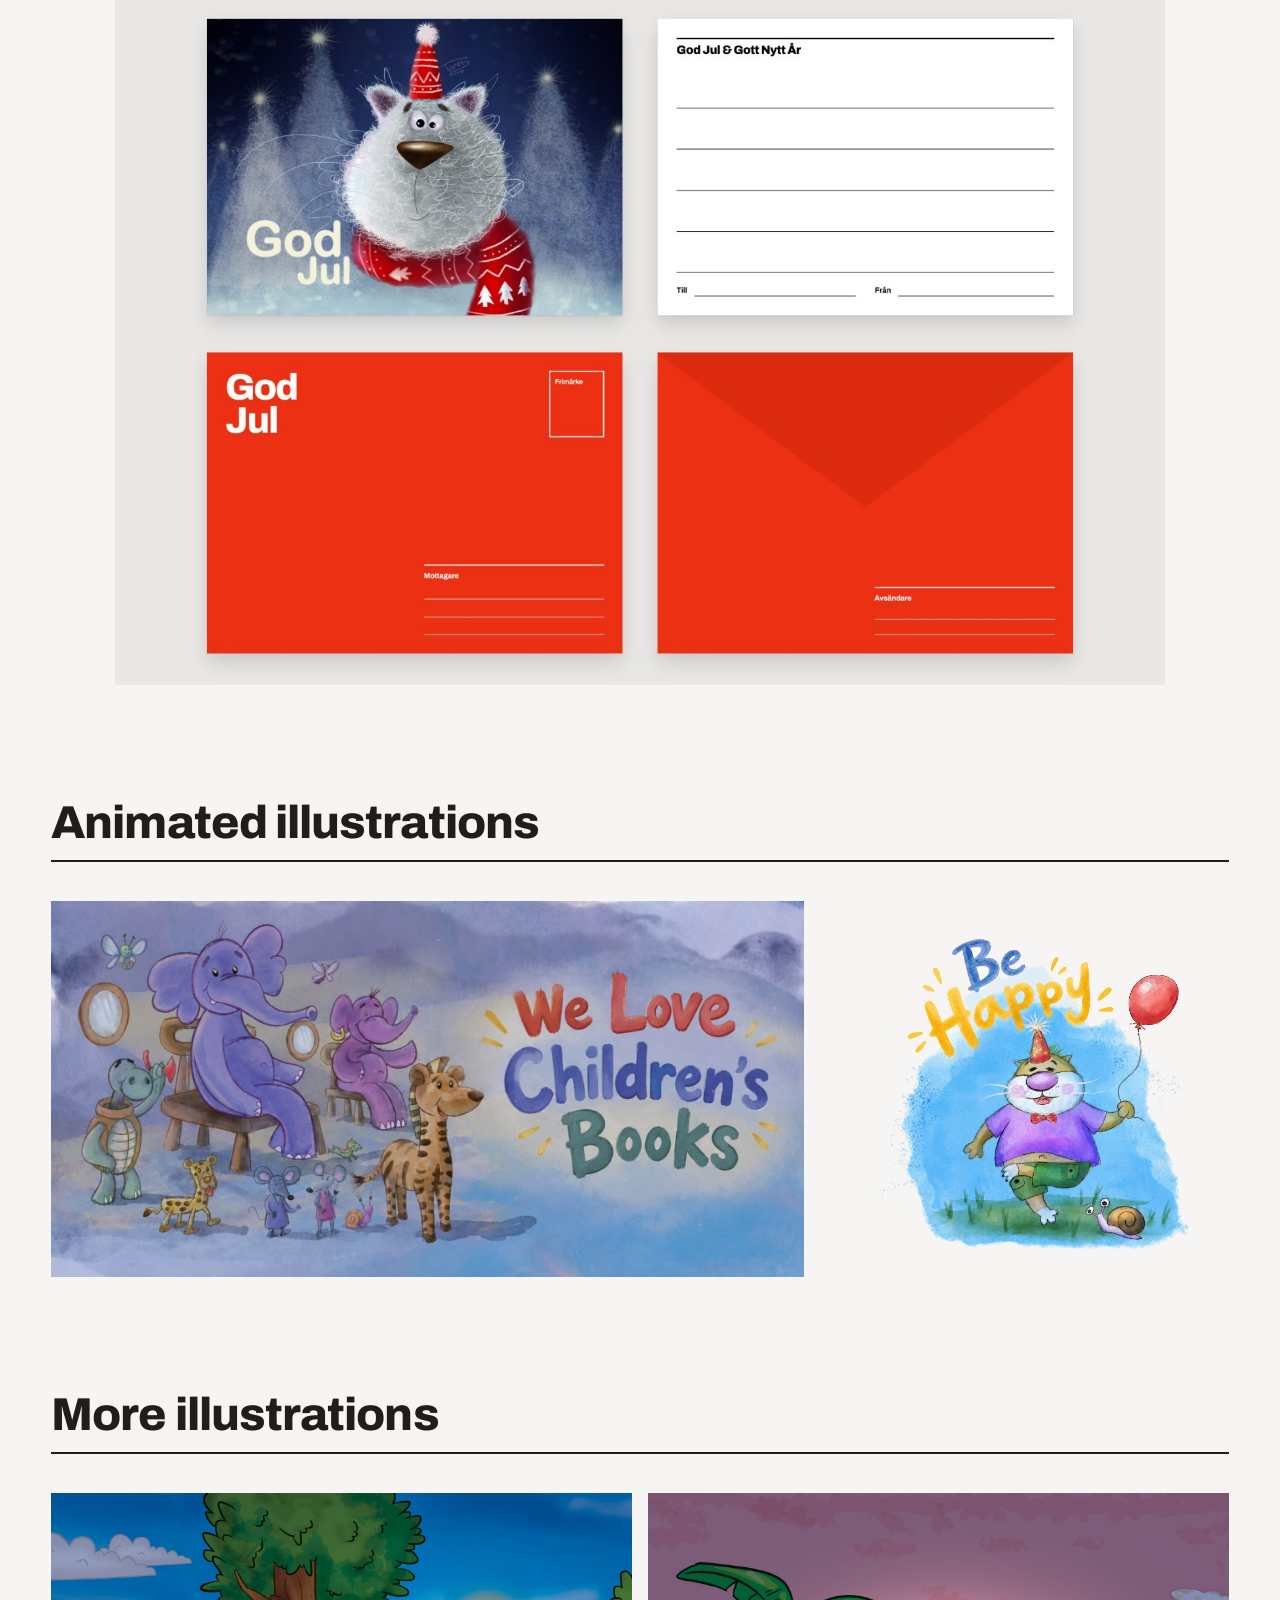
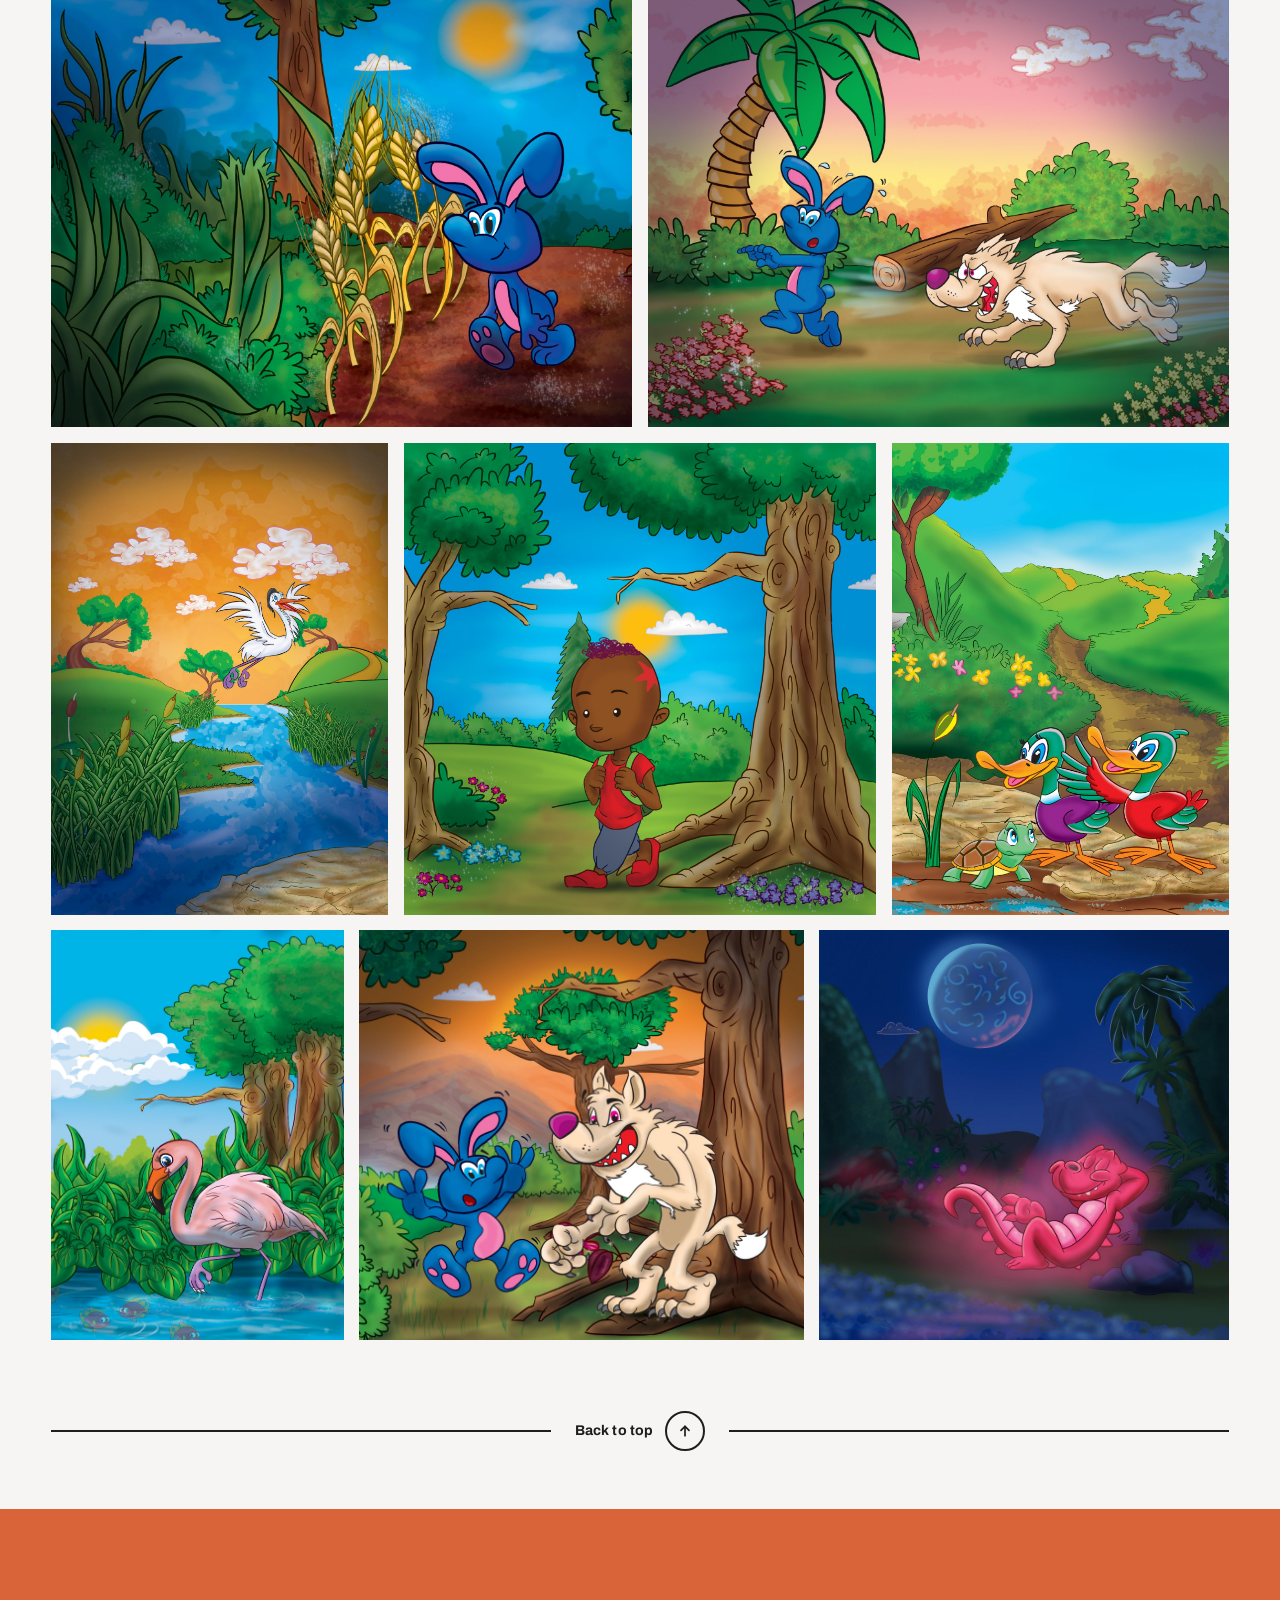
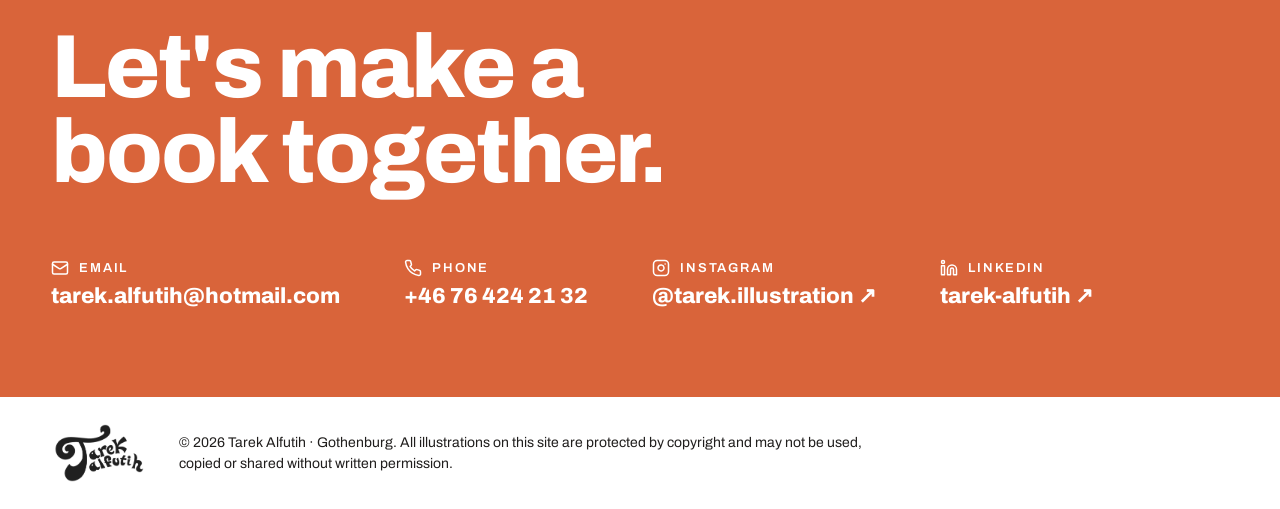
==== commit c627f491: "Show footer text; full-width intro grid on tablet portrait and phone (change 21) - Footer copyright " ====
--- a/src/index.html
+++ b/src/index.html
@@ -289,7 +289,7 @@
     <a href="http://www.linkedin.com/in/tarek-alfutih" target="_blank" rel="noopener"><span class="c-lbl"><svg width="18" height="18" viewBox="0 0 24 24" fill="none" stroke="currentColor" stroke-width="2" stroke-linecap="round" stroke-linejoin="round" aria-hidden="true"><path d="M16 8a6 6 0 0 1 6 6v7h-4v-7a2 2 0 0 0-2-2 2 2 0 0 0-2 2v7h-4v-7a6 6 0 0 1 6-6z"/><rect width="4" height="12" x="2" y="9"/><circle cx="4" cy="4" r="2"/></svg>LinkedIn</span><span class="c-val">tarek-alfutih ↗</span></a>
   </div>
   <footer class="foot">
-    <img src="images/logo.png" alt="Tarek Alfutih logo" width="96" loading="lazy">
+    <img src="images/logo.png" alt="Tarek Alfutih logo" width="96" loading="lazy" sizes="96px">
     <span>© 2026 Tarek Alfutih · Gothenburg. All illustrations on this site are protected by copyright and may not be used, copied or shared without written permission.</span>
   </footer>
 </section>
--- a/src/css/site.css
+++ b/src/css/site.css
@@ -117,7 +117,7 @@
 .cg-cell { position: relative; overflow: hidden; min-width: 0; min-height: 0; background: #e8e6e4; }
 .cg-cell img { position: absolute; inset: 0; height: 100%; }
 
-.collage-rows { display: none; width: min(100%, calc((100svh - var(--hdr) - var(--extra, 360px) - 6px) / 1.024)); flex-direction: column; gap: 6px; }
+.collage-rows { display: none; width: 100%; flex-direction: column; gap: 6px; }
 .cr-row { display: flex; gap: 6px; }
 .cr-cell { flex: var(--ar) 1 0; min-width: 0; overflow: hidden; background: #e8e6e4; }
 .cr-cell img { height: auto; aspect-ratio: var(--ar); }
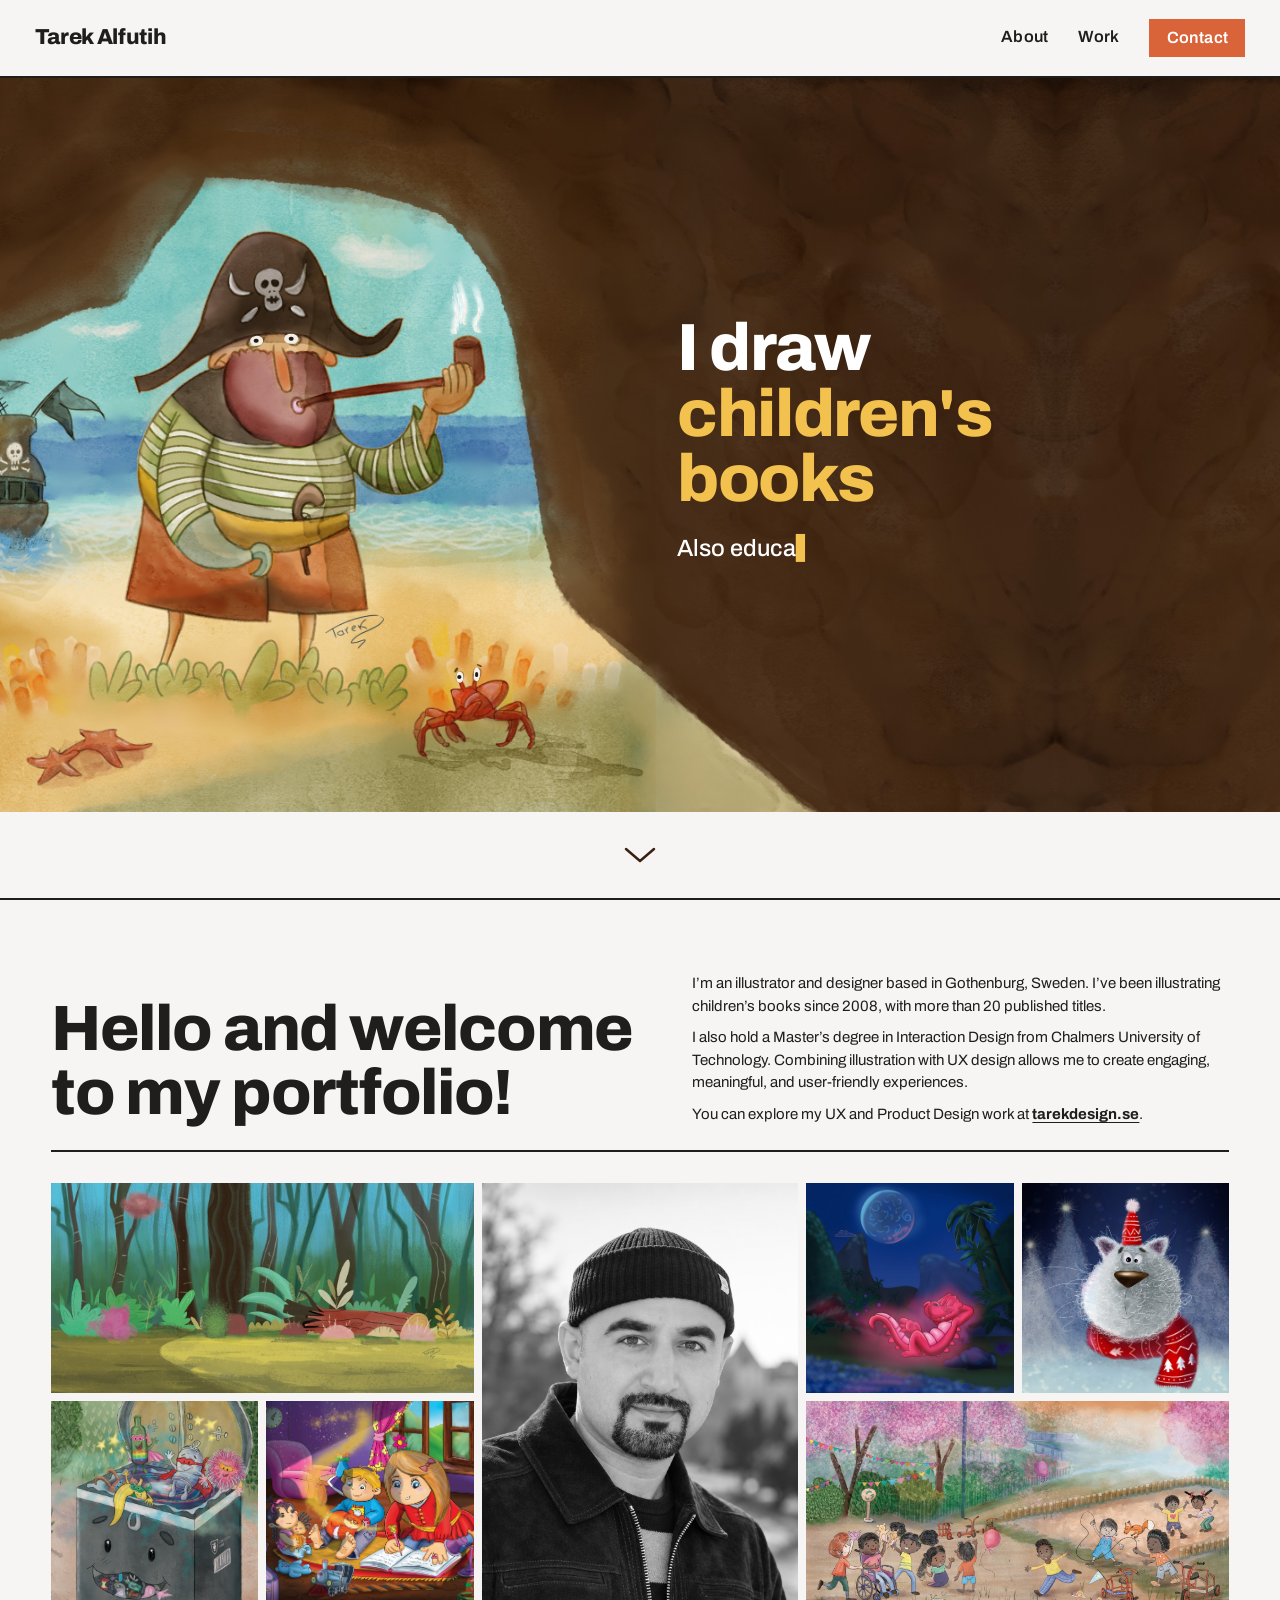
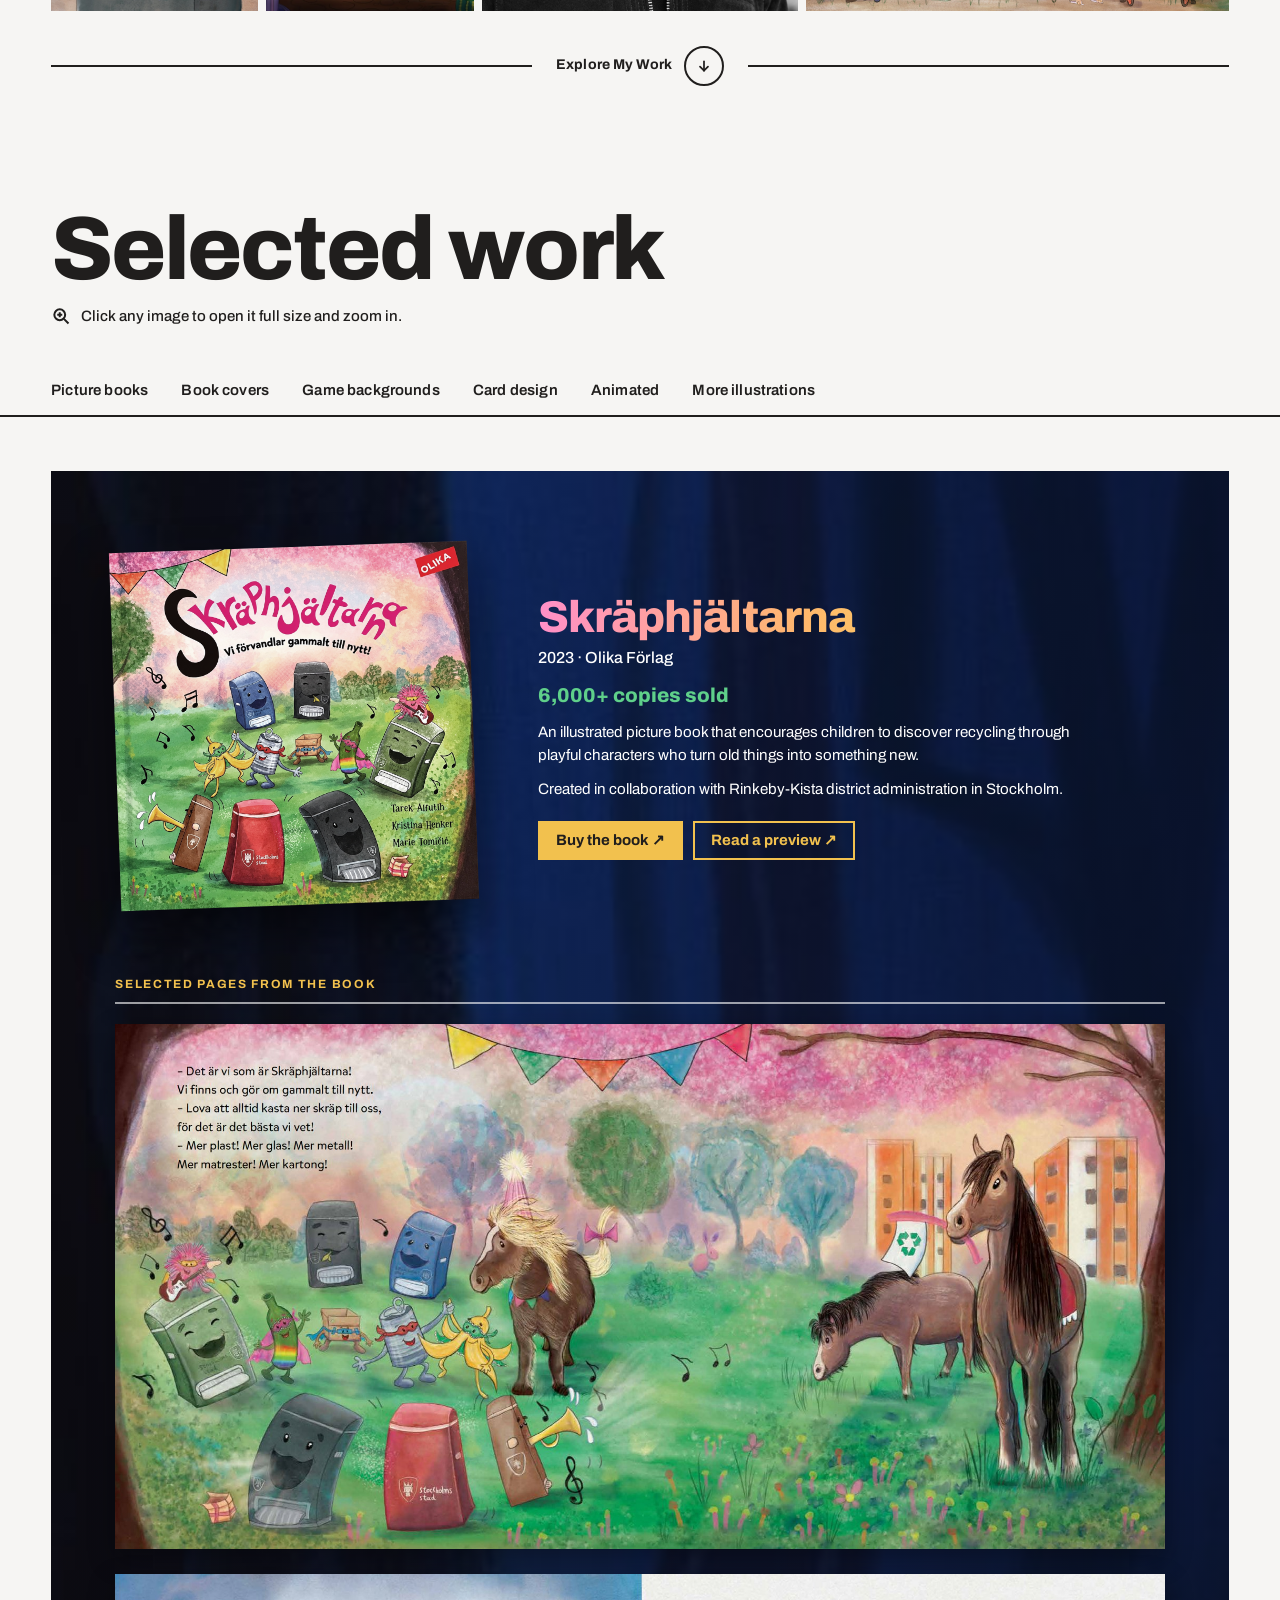
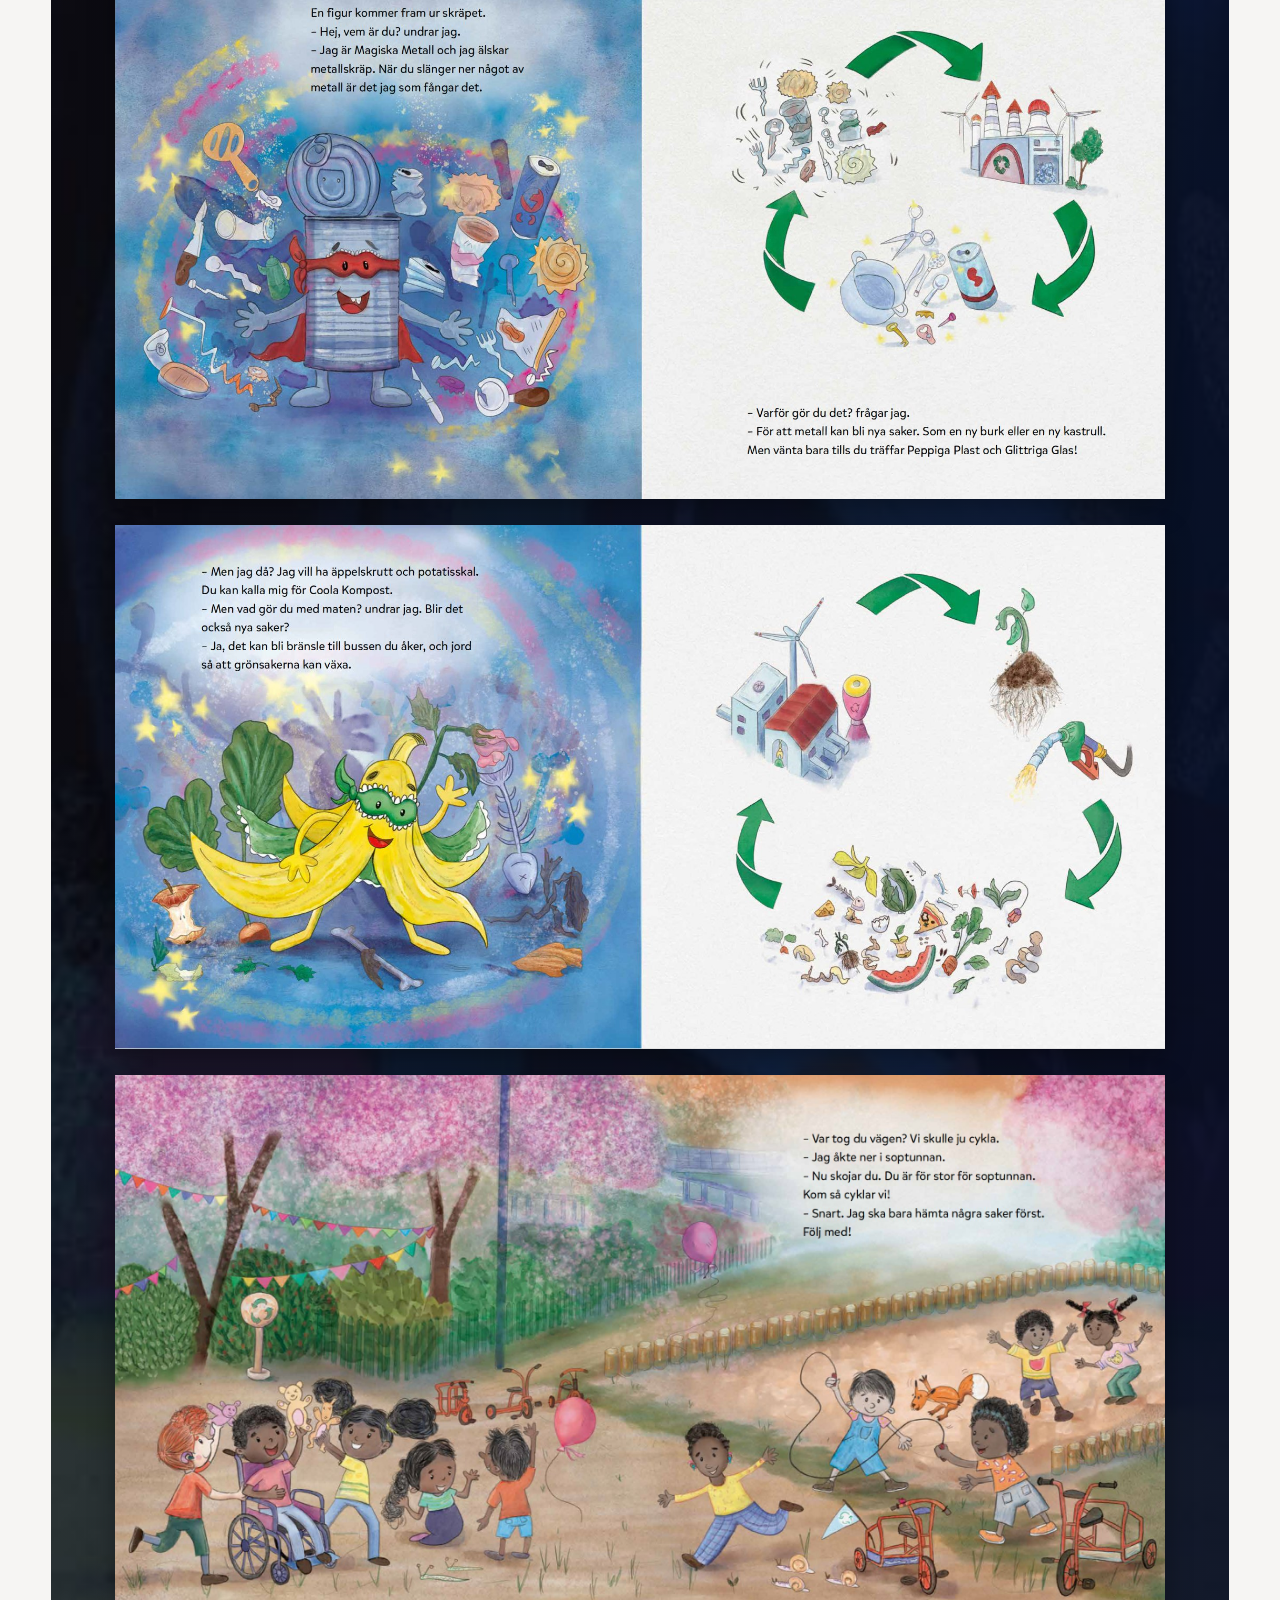
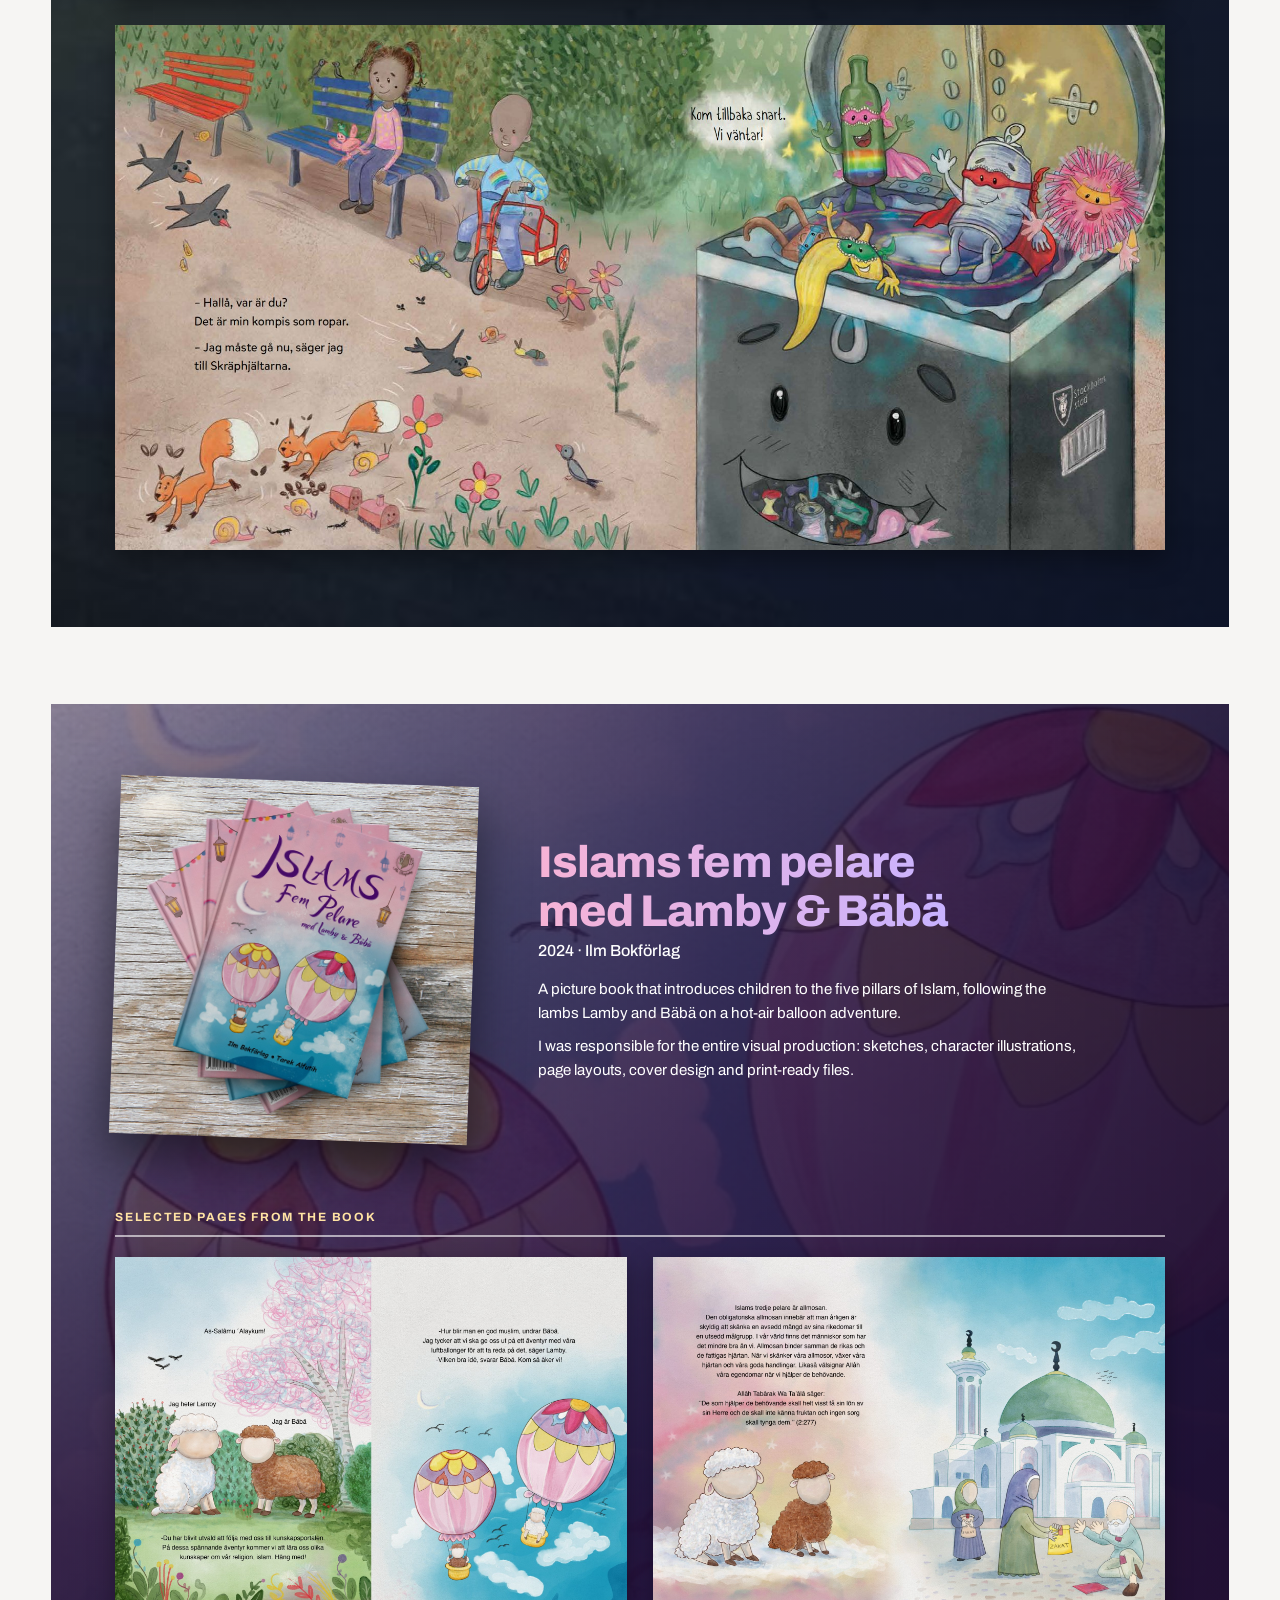
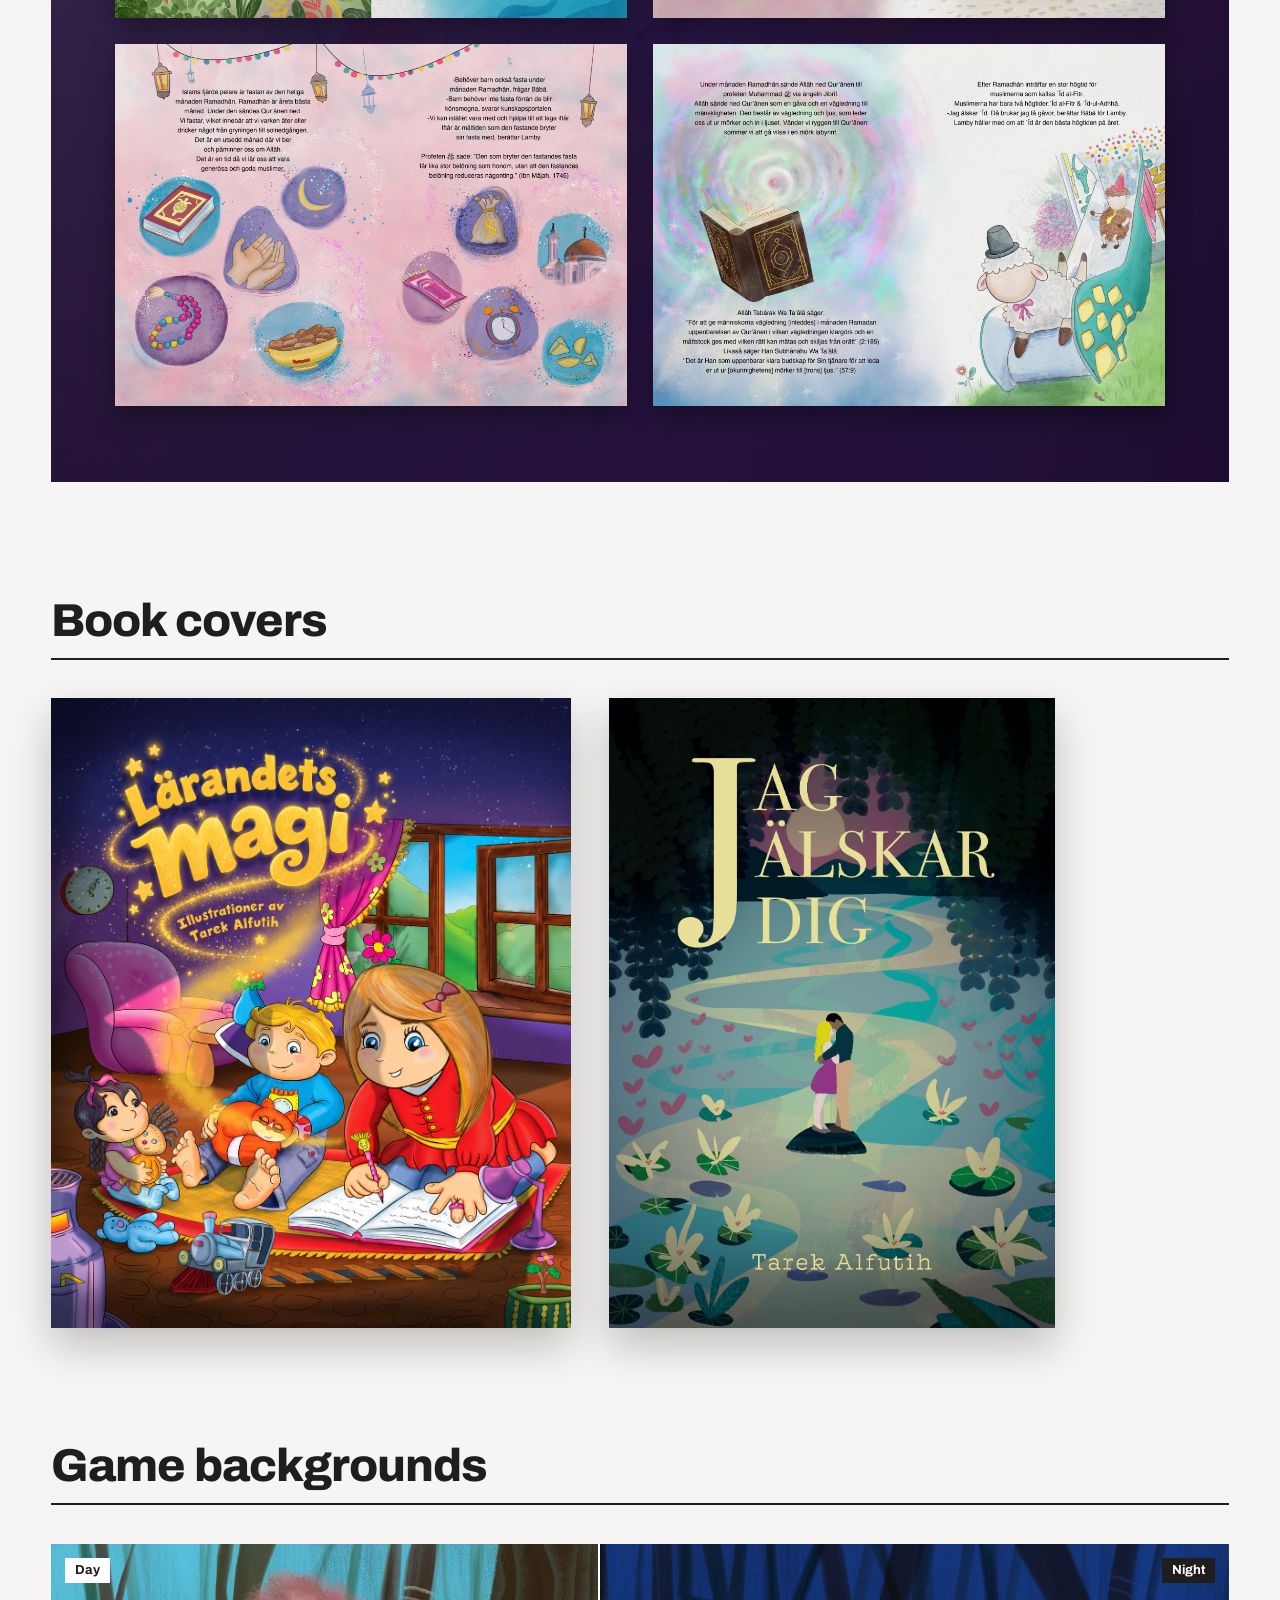
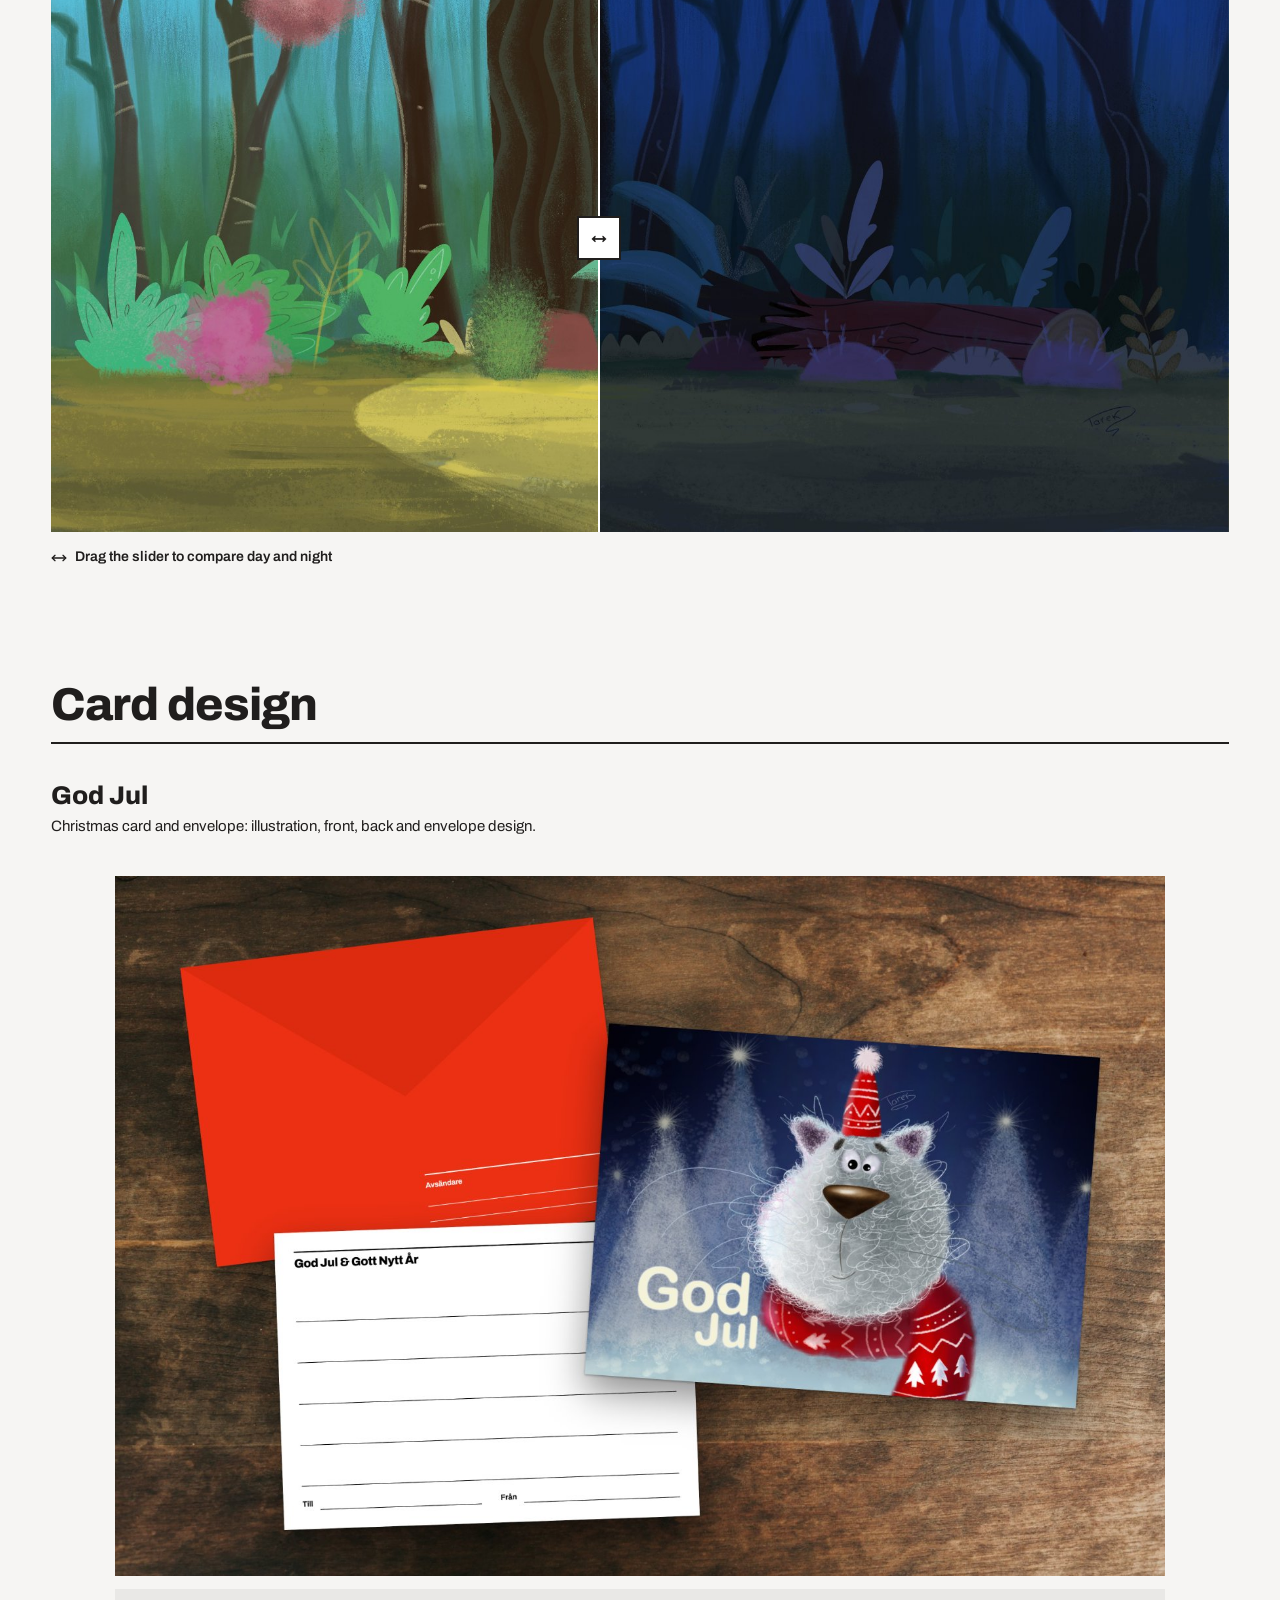
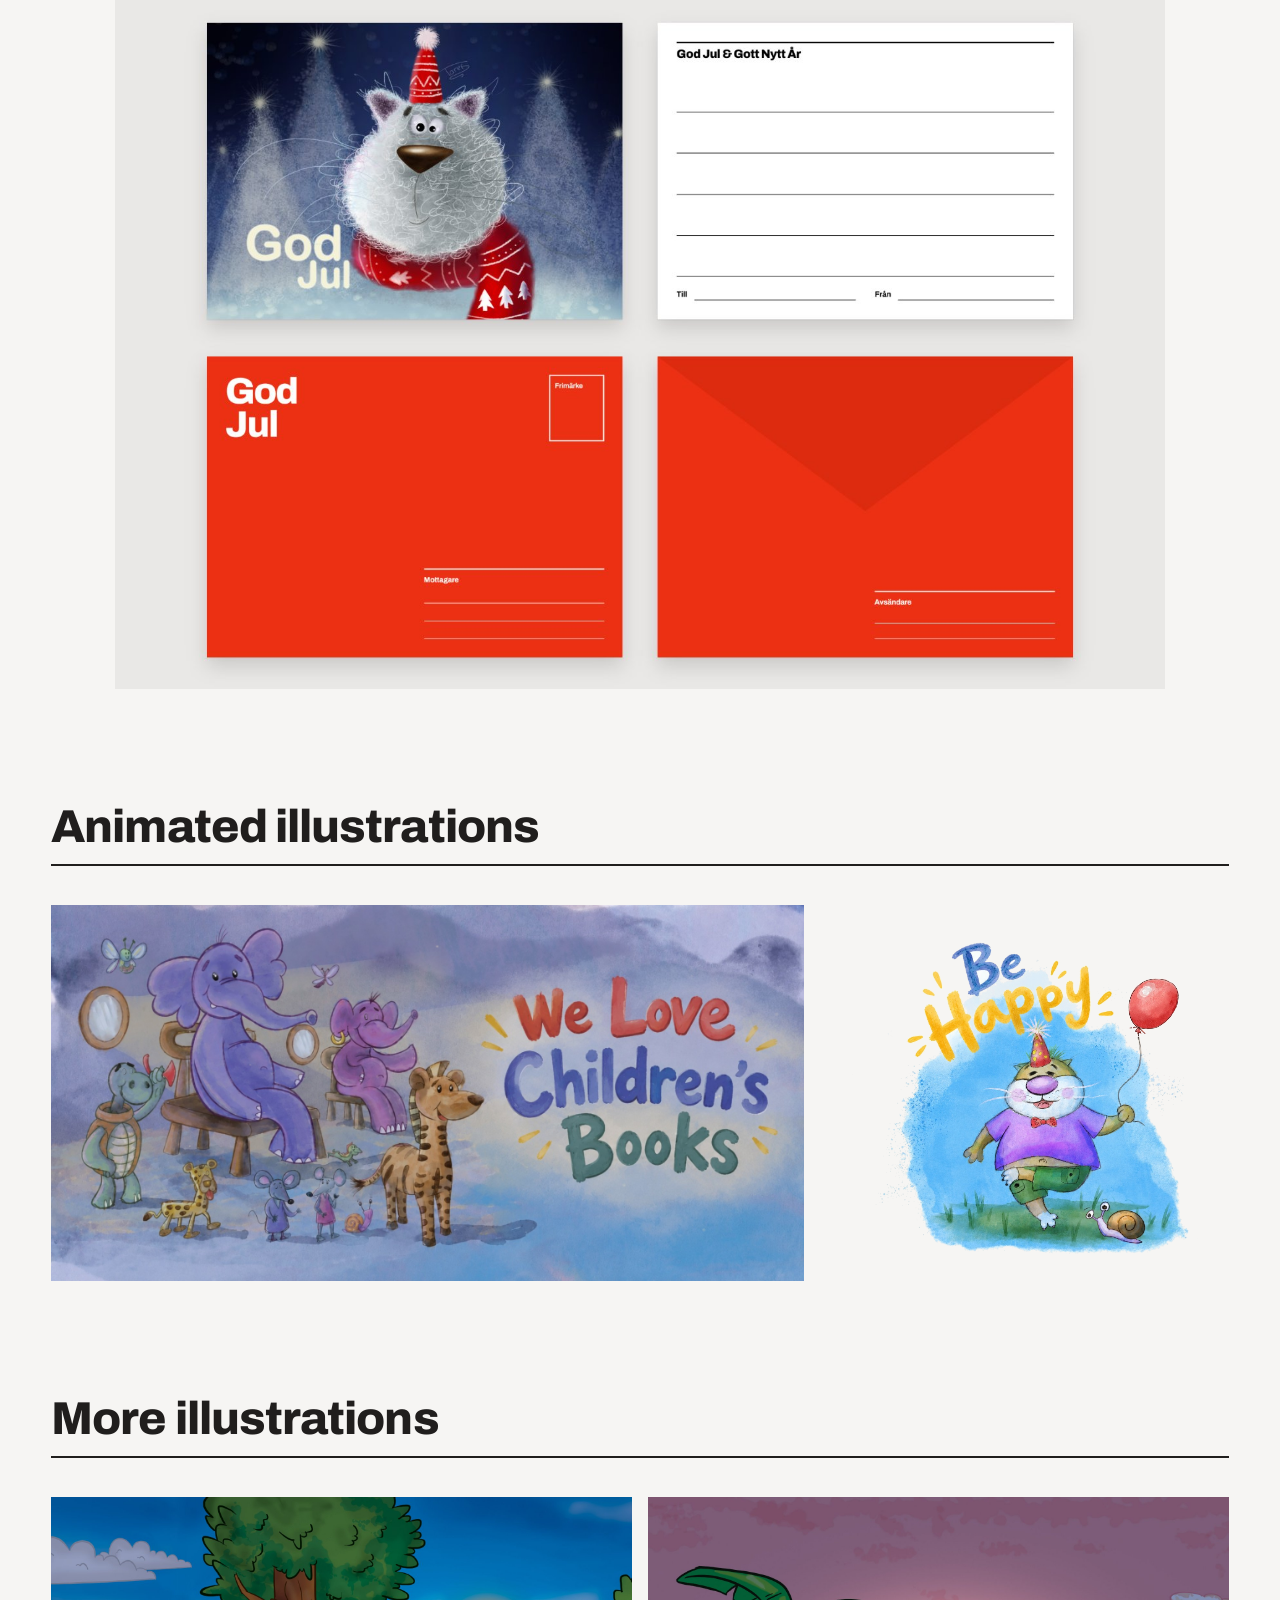
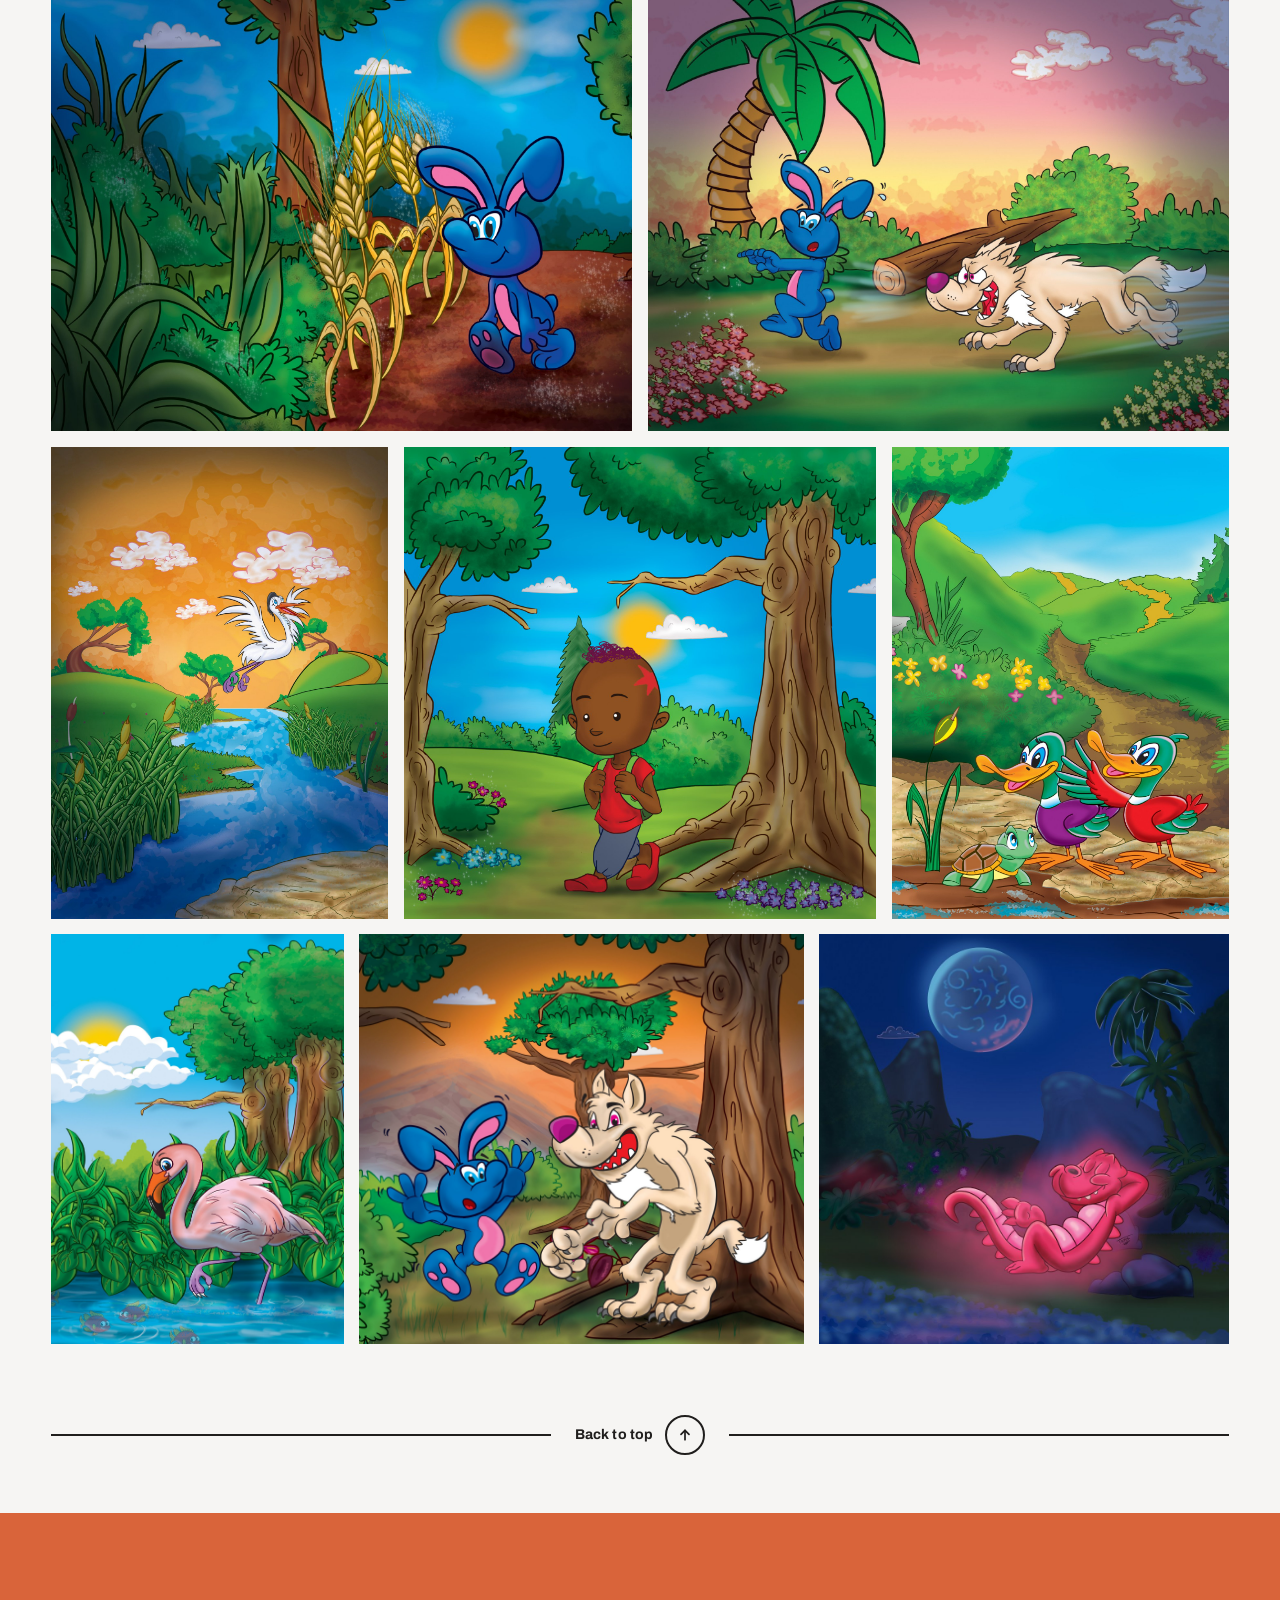
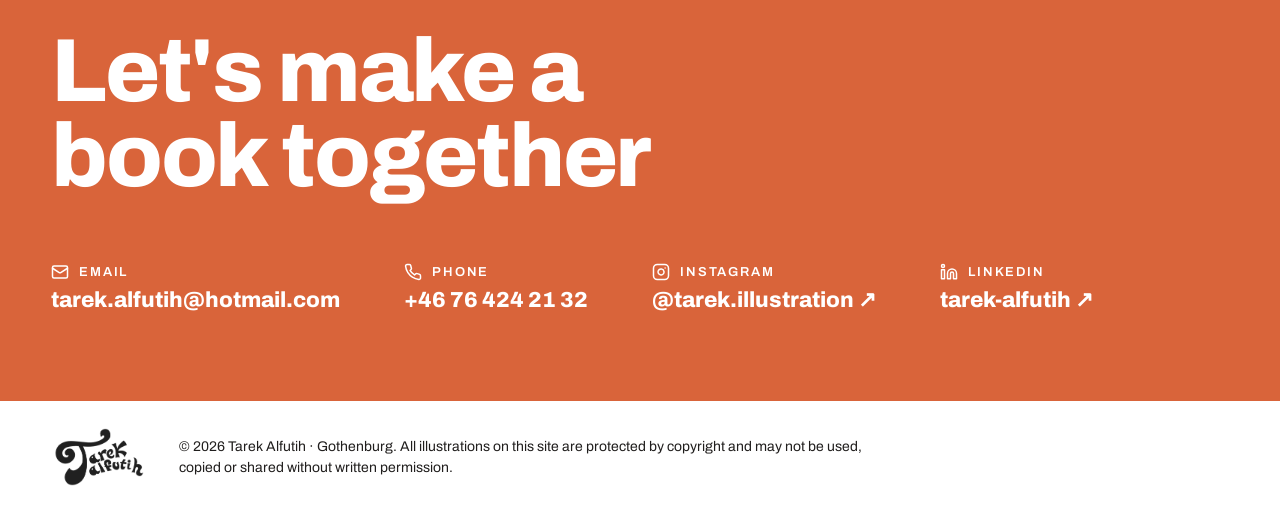
==== commit 6bd3a2c4: "Apply design update 17–30 - Intro grid: tablet portrait 460px with a large portrait; phone shows por" ====
--- a/src/index.html
+++ b/src/index.html
@@ -39,7 +39,7 @@
     <nav class="hdr-menu" id="hdr-menu" aria-label="Main" hidden>
       <a href="#intro">About</a>
       <a href="#work">Work</a>
-      <a href="#contact" class="hdr-cta">Contact</a>
+      <a href="#contact">Contact</a>
     </nav>
   </div>
 </div>
@@ -84,20 +84,33 @@
     </div>
   </div>
 
-  <!-- Tablet portrait and phone: uncropped rows, each cell grows by its image's aspect ratio -->
-  <div class="collage collage-rows" data-grid>
+  <!-- Tablet portrait: uncropped rows; the middle row is a grid with a large portrait -->
+  <div class="collage collage-tp" data-grid>
     <div class="cr-row">
       <div class="cr-cell" style="--ar:2.0000"><img src="images/sw-forest.jpg" alt="Forest background" sizes="50vw"></div>
       <div class="cr-cell" style="--ar:1.9342"><img src="images/sw-redhair-hd.jpg" alt="Children playing in the park" sizes="50vw"></div>
     </div>
-    <div class="cr-row">
-      <div class="cr-cell" style="--ar:1.0067"><img src="images/sw-akvarel.jpg" alt="Skräphjältarna" sizes="34vw"></div>
-      <div class="cr-cell cg-portrait" style="--ar:0.9834"><img src="images/portrait.jpg" alt="Tarek Alfutih" sizes="34vw"></div>
-      <div class="cr-cell" style="--ar:1.0000"><img src="images/sw-crocodile.jpg" alt="Crocodile at night" sizes="34vw"></div>
+    <div class="cg2" style="grid-template-columns:minmax(0,1fr) minmax(0,2fr)">
+      <div class="cg2-cell" style="grid-column:1;grid-row:1"><img src="images/sw-akvarel.jpg" alt="Skräphjältarna" style="aspect-ratio:1" sizes="25vw"></div>
+      <div class="cg2-cell" style="grid-column:1;grid-row:2"><img src="images/sw-crocodile.jpg" alt="Crocodile at night" style="aspect-ratio:1" sizes="25vw"></div>
+      <div class="cg2-cell cg-portrait cg2-fill" style="grid-column:2;grid-row:1 / span 2"><img src="images/portrait.jpg" alt="Tarek Alfutih" sizes="50vw"></div>
     </div>
     <div class="cr-row">
       <div class="cr-cell" style="--ar:1.0929"><img src="images/sw-maths.jpg" alt="Maths teaching material" sizes="50vw"></div>
       <div class="cr-cell" style="--ar:1.2072"><img src="images/sw-cat.jpg" alt="God Jul cat card" sizes="50vw"></div>
+    </div>
+  </div>
+
+  <!-- Phone: portrait beside maths/cat, then forest + park -->
+  <div class="collage collage-ph" data-grid>
+    <div class="cg2" style="grid-template-columns:minmax(0,1.45fr) minmax(0,1fr)">
+      <div class="cg2-cell cg-portrait cg2-fill" style="grid-column:1;grid-row:1 / span 2"><img src="images/portrait.jpg" alt="Tarek Alfutih" sizes="60vw"></div>
+      <div class="cg2-cell" style="grid-column:2;grid-row:1"><img src="images/sw-maths.jpg" alt="Maths teaching material" style="aspect-ratio:1.0929" sizes="40vw"></div>
+      <div class="cg2-cell" style="grid-column:2;grid-row:2"><img src="images/sw-cat.jpg" alt="God Jul cat card" style="aspect-ratio:1.2072" sizes="40vw"></div>
+    </div>
+    <div class="cr-row">
+      <div class="cr-cell" style="--ar:2.0000"><img src="images/sw-forest.jpg" alt="Forest background" sizes="50vw"></div>
+      <div class="cr-cell" style="--ar:1.9342"><img src="images/sw-redhair-hd.jpg" alt="Children playing in the park" sizes="50vw"></div>
     </div>
   </div>
 
@@ -144,7 +157,7 @@
               <span class="book-sold">6,000+ copies sold</span>
               <div class="book-copy">
                 <p>An illustrated picture book that encourages children to discover recycling through playful characters who turn old things into something new.</p>
-                <p>Created in collaboration with Rinkeby-Kista district administration in Stockholm.</p>
+                <p class="not-phone">Created in collaboration with Rinkeby-Kista district administration in Stockholm.</p>
               </div>
               <div class="book-btns">
                 <a href="https://olika.nu/products/skraphjaltarna" target="_blank" rel="noopener" class="btn-fill">Buy the book ↗</a>
@@ -253,7 +266,7 @@
 
     <section id="more" class="cat" aria-labelledby="more-h">
       <h2 id="more-h" class="h-sub">More illustrations</h2>
-      <div class="more">
+      <div class="more more-wide">
         <div class="more-row">
           <img data-zoom src="images/br-wheat.jpg" alt="Blue rabbit in the wheat field" loading="lazy" style="--ar:1.087;aspect-ratio:1800/1656" sizes="(max-width:600px) 100vw, 50vw">
           <img data-zoom src="images/br-palm.jpg" alt="Blue rabbit running from the wolf" loading="lazy" style="--ar:1.087;aspect-ratio:1800/1656" sizes="(max-width:600px) 100vw, 50vw">
@@ -267,6 +280,25 @@
           <img data-zoom src="images/ani-flamingo.jpg" alt="Flamingo in the lake" loading="lazy" style="--ar:.714;aspect-ratio:1286/1800" sizes="(max-width:600px) 50vw, 25vw">
           <img data-zoom src="images/br-tree.jpg" alt="Blue rabbit meets the wolf under the tree" loading="lazy" style="--ar:1.087;aspect-ratio:1800/1656" sizes="(max-width:600px) 100vw, 40vw">
           <img data-zoom src="images/sw-crocodile.jpg" alt="Pink crocodile resting under the moon" loading="lazy" style="--ar:1;aspect-ratio:1;background:#1b2550" sizes="(max-width:600px) 100vw, 35vw">
+        </div>
+      </div>
+      <!-- Phone: 4 rows of 2 -->
+      <div class="more more-ph">
+        <div class="more-row">
+          <img data-zoom src="images/br-wheat.jpg" alt="Blue rabbit in the wheat field" loading="lazy" style="--ar:1.087;aspect-ratio:1800/1656" sizes="50vw">
+          <img data-zoom src="images/br-palm.jpg" alt="Blue rabbit running from the wolf" loading="lazy" style="--ar:1.087;aspect-ratio:1800/1656" sizes="50vw">
+        </div>
+        <div class="more-row">
+          <img data-zoom src="images/ani-stork.jpg" alt="Stork flying over the river" loading="lazy" style="--ar:.714;aspect-ratio:1286/1800" sizes="50vw">
+          <img data-zoom src="images/ani-boy-forest.jpg" alt="A boy with a backpack walking through the forest" loading="lazy" style="--ar:1;aspect-ratio:1600/1600" sizes="50vw">
+        </div>
+        <div class="more-row">
+          <img data-zoom src="images/ani-ducks.jpg" alt="Two ducks and a turtle" loading="lazy" style="--ar:.714;aspect-ratio:1286/1800" sizes="50vw">
+          <img data-zoom src="images/ani-flamingo.jpg" alt="Flamingo in the lake" loading="lazy" style="--ar:.714;aspect-ratio:1286/1800" sizes="50vw">
+        </div>
+        <div class="more-row">
+          <img data-zoom src="images/br-tree.jpg" alt="Blue rabbit meets the wolf under the tree" loading="lazy" style="--ar:1.087;aspect-ratio:1800/1656" sizes="50vw">
+          <img data-zoom src="images/sw-crocodile.jpg" alt="Pink crocodile resting under the moon" loading="lazy" style="--ar:1;aspect-ratio:1;background:#1b2550" sizes="50vw">
         </div>
       </div>
     </section>
@@ -281,7 +313,7 @@
 </div>
 
 <section id="contact" class="contact" aria-labelledby="contact-h">
-  <h2 id="contact-h" class="h-xl">Let's make a book together.</h2>
+  <h2 id="contact-h" class="h-xl">Let's make a book together</h2>
   <div class="contact-grid">
     <a href="mailto:tarek.alfutih@hotmail.com"><span class="c-lbl"><svg width="18" height="18" viewBox="0 0 24 24" fill="none" stroke="currentColor" stroke-width="2" stroke-linecap="round" stroke-linejoin="round" aria-hidden="true"><rect width="20" height="16" x="2" y="4" rx="2"/><path d="m22 7-8.97 5.7a1.94 1.94 0 0 1-2.06 0L2 7"/></svg>Email</span><span class="c-val" style="word-break:break-word">tarek.alfutih@hotmail.com</span></a>
     <a href="tel:+46764242132"><span class="c-lbl"><svg width="18" height="18" viewBox="0 0 24 24" fill="none" stroke="currentColor" stroke-width="2" stroke-linecap="round" stroke-linejoin="round" aria-hidden="true"><path d="M22 16.92v3a2 2 0 0 1-2.18 2 19.79 19.79 0 0 1-8.63-3.07 19.5 19.5 0 0 1-6-6 19.79 19.79 0 0 1-3.07-8.67A2 2 0 0 1 4.11 2h3a2 2 0 0 1 2 1.72 12.84 12.84 0 0 0 .7 2.81 2 2 0 0 1-.45 2.11L8.09 9.91a16 16 0 0 0 6 6l1.27-1.27a2 2 0 0 1 2.11-.45 12.84 12.84 0 0 0 2.81.7A2 2 0 0 1 22 16.92z"/></svg>Phone</span><span class="c-val">+46 76 424 21 32</span></a>
--- a/src/css/site.css
+++ b/src/css/site.css
@@ -16,7 +16,7 @@
 main { width: 100%; overflow-x: clip; }
 a { color: var(--ink); }
 a:hover { color: var(--accent); }
-img { -webkit-user-drag: none; user-select: none; -webkit-touch-callout: none; }
+img, canvas, .hero, .book, .compare, .anim { -webkit-user-drag: none; user-select: none; -webkit-touch-callout: none; }
 button { font: inherit; }
 .sr-only { position: absolute; width: 1px; height: 1px; overflow: hidden; clip: rect(0 0 0 0); white-space: nowrap; }
 
@@ -62,8 +62,6 @@
 .hdr-burger:focus-visible { outline: 2px solid var(--accent); outline-offset: 2px; }
 [data-bp="4"] .hdr-menu:not([hidden]) { display: flex; flex-direction: column; position: absolute; left: 0; right: 0; top: 60px; background: var(--bg); border-bottom: 2px solid var(--ink); }
 .hdr-menu a { font: 700 22px/1 Archivo; color: var(--ink); text-decoration: none; padding: 18px 20px; border-bottom: 2px solid var(--ink); }
-.hdr-menu a.hdr-cta { font-size: 20px; color: #fff; background: var(--accent); margin: 20px; border: 0; }
-.hdr-menu a.hdr-cta:hover { background: var(--accent-dk); color: #fff; }
 
 /* ---------- Hero ---------- */
 .hero { position: relative; height: calc(100svh - var(--hdr) - 88px); min-height: 360px; overflow: hidden; background: #37200f; display: flex; flex-direction: column; justify-content: flex-end; }
@@ -117,12 +115,19 @@
 .cg-cell { position: relative; overflow: hidden; min-width: 0; min-height: 0; background: #e8e6e4; }
 .cg-cell img { position: absolute; inset: 0; height: 100%; }
 
-.collage-rows { display: none; width: 100%; flex-direction: column; gap: 6px; }
+.collage-tp, .collage-ph { display: none; flex-direction: column; gap: 6px; }
+.collage-tp { width: min(100%, 460px); }
+.collage-ph { width: 100%; }
 .cr-row { display: flex; gap: 6px; }
 .cr-cell { flex: var(--ar) 1 0; min-width: 0; overflow: hidden; background: #e8e6e4; }
 .cr-cell img { height: auto; aspect-ratio: var(--ar); }
+.cg2 { display: grid; gap: 6px; }
+.cg2-cell { min-width: 0; overflow: hidden; background: #e8e6e4; }
+.cg2-cell img { height: auto; }
+.cg2-fill { position: relative; }
+.cg2-fill img { position: absolute; inset: 0; height: 100%; }
 [data-bp="3"] .collage-wide, [data-bp="4"] .collage-wide { display: none; }
-[data-bp="3"] .collage-rows, [data-bp="4"] .collage-rows { display: flex; }
+[data-bp="3"] .collage-tp, [data-bp="4"] .collage-ph { display: flex; }
 
 .ruled-link { display: flex; align-items: center; gap: clamp(12px, 2vw, 24px); }
 .ruled-link > span { flex: 1; height: 2px; background: var(--ink); }
@@ -141,11 +146,19 @@
 
 .cats { position: sticky; top: var(--hdr); z-index: 40; }
 .cats-in { background: var(--bg); border-bottom: 2px solid var(--ink); padding: 0 var(--padx); }
-.cats-row { display: flex; gap: clamp(20px, 2.6vw, 40px); overflow-x: auto; scrollbar-width: none; }
+.cats-row { position: relative; display: flex; gap: clamp(20px, 2.6vw, 40px); overflow-x: auto; scrollbar-width: none; }
 .cats-row::-webkit-scrollbar { display: none; }
 .cats-row button { all: unset; flex: none; cursor: pointer; white-space: nowrap; font: 600 15px/1 Archivo; letter-spacing: .01em; padding: 20px 0 16px; margin-bottom: -2px; border-bottom: 3px solid transparent; color: var(--ink); transition: color .2s, border-color .2s; }
 .cats-row button:hover, .cats-row button[aria-current="true"] { color: var(--accent); border-bottom-color: var(--accent); }
 .cats-row button:focus-visible { outline: 2px solid var(--accent); outline-offset: 2px; }
+/* Phone: a sideways-scrolling row of square chips; the half-visible chip at the edge shows there's more. */
+[data-bp="4"] .cats-in { padding: 0; }
+[data-bp="4"] .cats-row { gap: 8px; padding: 12px 20px; scroll-padding: 0 20px; }
+[data-bp="4"] .cats-row::after { content: ""; flex: none; width: 12px; }
+[data-bp="4"] .cats-row button { box-sizing: border-box; height: 44px; padding: 0 16px; margin: 0; display: flex; align-items: center; border: 2px solid var(--ink); font: 700 14px/1 Archivo; background: transparent; color: var(--ink); transition: background .15s, color .15s; }
+[data-bp="4"] .cats-row button:hover { color: var(--ink); border-color: var(--ink); }
+[data-bp="4"] .cats-row button[aria-current="true"] { background: var(--ink); color: #fff; border-color: var(--ink); }
+[data-bp="4"] .cats-row button:active { background: var(--accent); border-color: var(--accent); color: #fff; }
 
 .work-body { padding: clamp(40px, 6vh, 72px) var(--padx) clamp(8px, 1.5vh, 24px); display: flex; flex-direction: column; gap: clamp(64px, 9vw, 120px); }
 .cat { display: flex; flex-direction: column; gap: clamp(24px, 3vw, 40px); }
@@ -155,27 +168,32 @@
 
 /* Picture books */
 .books { display: flex; flex-direction: column; gap: clamp(48px, 6vw, 88px); }
-.book { position: relative; overflow: hidden; padding: clamp(32px, 6vw, 88px) clamp(20px, 5vw, 80px); }
+/* Above 1440px the blocks scale with the screen (max(old, 1440px-laptop vw)), so desktop = laptop, bigger. */
+.book { position: relative; overflow: hidden; padding: max(clamp(32px, 6vw, 88px), 6vw) max(clamp(20px, 5vw, 80px), 5vw); }
 .book-sk { background: #0f1a3a url(../images/book-bg-night.jpg) center 70%/cover no-repeat; }
 .book-sk-bg { position: absolute; inset: 0; background: linear-gradient(90deg, rgba(8, 14, 38, .15) 0%, rgba(8, 14, 38, .55) 55%, rgba(8, 14, 38, .75) 100%); }
 .book-isl { background: #2a1640 url(../images/islams-bg-balloons.jpg) center/cover no-repeat; display: flex; flex-direction: column; gap: clamp(40px, 6vw, 72px); }
 .book-isl-bg { position: absolute; inset: 0; background: linear-gradient(90deg, rgba(42, 18, 66, .35) 0%, rgba(42, 18, 66, .72) 55%, rgba(30, 12, 48, .86) 100%), linear-gradient(180deg, rgba(30, 12, 48, .2) 0%, rgba(30, 12, 48, .85) 60%, rgba(24, 10, 40, .95) 100%); }
-.book-top { position: relative; display: flex; flex-wrap: wrap; gap: clamp(28px, 5vw, 72px); align-items: center; }
-.book-cover { display: block; flex: 0 1 clamp(220px, 28vw, 380px); width: clamp(220px, 28vw, 380px); max-width: 100%; aspect-ratio: 1; object-fit: cover; box-shadow: 0 24px 48px rgba(0, 0, 0, .5); transform: rotate(var(--rot)); }
-.book-info { flex: 1 1 320px; display: flex; flex-direction: column; gap: 16px; max-width: 540px; min-width: 0; color: #fff; }
+.book-top { position: relative; display: flex; flex-wrap: wrap; gap: max(clamp(28px, 5vw, 72px), 5vw); align-items: center; }
+.book-cover { display: block; flex: 0 1 max(clamp(220px, 28vw, 380px), 26.39vw); width: max(clamp(220px, 28vw, 380px), 26.39vw); max-width: 100%; aspect-ratio: 1; object-fit: cover; box-shadow: 0 24px 48px rgba(0, 0, 0, .5); transform: rotate(var(--rot)); }
+.book-info { flex: 1 1 320px; display: flex; flex-direction: column; gap: max(16px, 1.111vw); max-width: max(540px, 37.5vw); min-width: 0; color: #fff; }
 .book-title { display: flex; flex-direction: column; gap: 6px; }
-.book-title span { font: 500 16px/1.3 Archivo; }
-.rainbow { margin: 0; font: 800 clamp(32px, 3.4vw, 50px)/1.1 Archivo; letter-spacing: -.02em; color: #ff8fc8; background: linear-gradient(90deg, #ff8fc8, #ffb86b, #f2e45c, #7fe3a0, #7fe3d2, #8fb8ff, #ff8fc8); background-size: 300% 100%; -webkit-background-clip: text; background-clip: text; -webkit-text-fill-color: transparent; animation: hmHue 6s linear infinite; }
+.book-title span { font: 500 max(16px, 1.111vw)/1.3 Archivo; }
+.rainbow { margin: 0; font: 800 max(clamp(32px, 3.4vw, 50px), 3.472vw)/1.1 Archivo; letter-spacing: -.02em; color: #ff8fc8; background: linear-gradient(90deg, #ff8fc8, #ffb86b, #f2e45c, #7fe3a0, #7fe3d2, #8fb8ff, #ff8fc8); background-size: 300% 100%; -webkit-background-clip: text; background-clip: text; -webkit-text-fill-color: transparent; animation: hmHue 6s linear infinite; }
 .rainbow-isl { color: #f6b3d6; background-image: linear-gradient(90deg, #f6b3d6, #c9b3ff, #9fd8ff, #ffe3a3, #f6b3d6); animation-duration: 7s; text-wrap: balance; }
-.book-sold { font: 800 20px/1 Archivo; color: #5fd08a; }
+.book-sold { font: 800 max(20px, 1.389vw)/1 Archivo; color: #5fd08a; }
 .book-copy { display: flex; flex-direction: column; gap: 10px; }
-.book-copy p { margin: 0; font: 400 clamp(15px, 1.15vw, 17px)/1.55 Archivo; color: #fff; text-wrap: pretty; }
+.book-copy p { margin: 0; font: 400 max(clamp(15px, 1.15vw, 17px), 1.181vw)/1.55 Archivo; color: #fff; text-wrap: pretty; }
 .book-btns { display: flex; flex-wrap: wrap; gap: 10px; margin-top: 4px; }
-.book-btns a { display: flex; align-items: center; text-decoration: none; font: 700 15px/1 Archivo; white-space: nowrap; flex: none; transition: background .2s, color .2s; }
-.btn-fill { padding: 12px 18px; background: #f2c14e; color: var(--ink); }
+.book-btns a { display: flex; align-items: center; text-decoration: none; font: 700 max(15px, 1.042vw)/1 Archivo; white-space: nowrap; flex: none; transition: background .2s, color .2s; }
+.btn-fill { padding: .8em 1.2em; background: #f2c14e; color: var(--ink); }
 .btn-fill:hover { background: #fff; color: var(--ink); }
-.btn-line { padding: 10px 16px; border: 2px solid #f2c14e; color: #f2c14e; }
+.btn-line { padding: .67em 1.07em; border: 2px solid #f2c14e; color: #f2c14e; }
 .btn-line:hover { background: #f2c14e; color: var(--ink); }
+/* Phone: blocks bleed to the screen edges; flat cover as wide as the other work images (shorter on short phones). */
+[data-bp="4"] .book { margin: 0 calc(-1 * clamp(20px, 4vw, 72px)); }
+[data-bp="4"] .book-cover { flex: 0 0 auto; width: min(100%, calc(100svh - 447px)); max-width: none; margin: 0; box-shadow: 0 10px 24px rgba(0, 0, 0, .35); transform: none; }
+[data-bp="4"] .not-phone { display: none; }
 .book-pages { position: relative; display: flex; flex-direction: column; gap: 20px; }
 .book-sk .book-pages { margin-top: clamp(40px, 6vw, 72px); }
 .spreads { display: grid; grid-template-columns: minmax(0, 1fr); gap: clamp(16px, 2vw, 32px); }
@@ -203,6 +221,7 @@
 /* Game backgrounds: day/night compare */
 .compare { position: relative; margin: 0; width: min(100%, calc((100svh - 310px) * 2)); aspect-ratio: 2/1; overflow: hidden; background: #1b2550; user-select: none; }
 .compare img { position: absolute; inset: 0; width: 100%; height: 100%; object-fit: cover; }
+[data-bp="4"] .compare { width: calc(100% + 2 * clamp(20px, 4vw, 72px)); margin: 0 calc(-1 * clamp(20px, 4vw, 72px)); }
 .compare-night { clip-path: inset(0 0 0 var(--split)); }
 .compare-line { position: absolute; top: 0; bottom: 0; left: var(--split); width: 2px; margin-left: -1px; background: #fff; pointer-events: none; }
 .compare-line div { position: absolute; top: 50%; left: 50%; width: 44px; height: 44px; margin: -22px 0 0 -22px; background: #fff; border: 2px solid var(--ink); display: flex; align-items: center; justify-content: center; font: 800 16px/1 Archivo; color: var(--ink); }
@@ -210,7 +229,8 @@
 .compare-day { left: 14px; background: #fff; color: var(--ink); }
 .compare-nt { right: 14px; background: var(--ink); color: #fff; }
 .compare-fig { margin: 0; display: flex; flex-direction: column; gap: 12px; }
-.compare-cap { display: flex; align-items: center; gap: 8px; font: 600 14px/1.3 Archivo; color: var(--ink); }
+/* margin-top: the reference's design-system figcaption default (4px) */
+.compare-cap { margin: 4px 0 0; display: flex; align-items: center; gap: 8px; font: 600 14px/1.3 Archivo; color: var(--ink); }
 .compare-cap svg { display: block; flex: none; }
 .compare input { position: absolute; inset: 0; width: 100%; height: 100%; margin: 0; opacity: 0; cursor: ew-resize; }
 .compare:has(input:focus-visible) .compare-line div { outline: 2px solid var(--accent); outline-offset: 2px; }
@@ -227,6 +247,10 @@
 
 /* More illustrations */
 .more { display: flex; flex-direction: column; gap: clamp(10px, 1.2vw, 16px); }
+.more-ph { display: none; gap: 10px; }
+.more-ph .more-row { gap: 10px; }
+[data-bp="4"] .more-wide { display: none; }
+[data-bp="4"] .more-ph { display: flex; }
 .more-row { display: flex; flex-wrap: nowrap; gap: clamp(10px, 1.2vw, 16px); width: 100%; }
 .more-row img { display: block; flex: var(--ar) 1 calc(var(--ar) * 150px); min-width: 0; height: auto; background: #e8e6e4; }
 
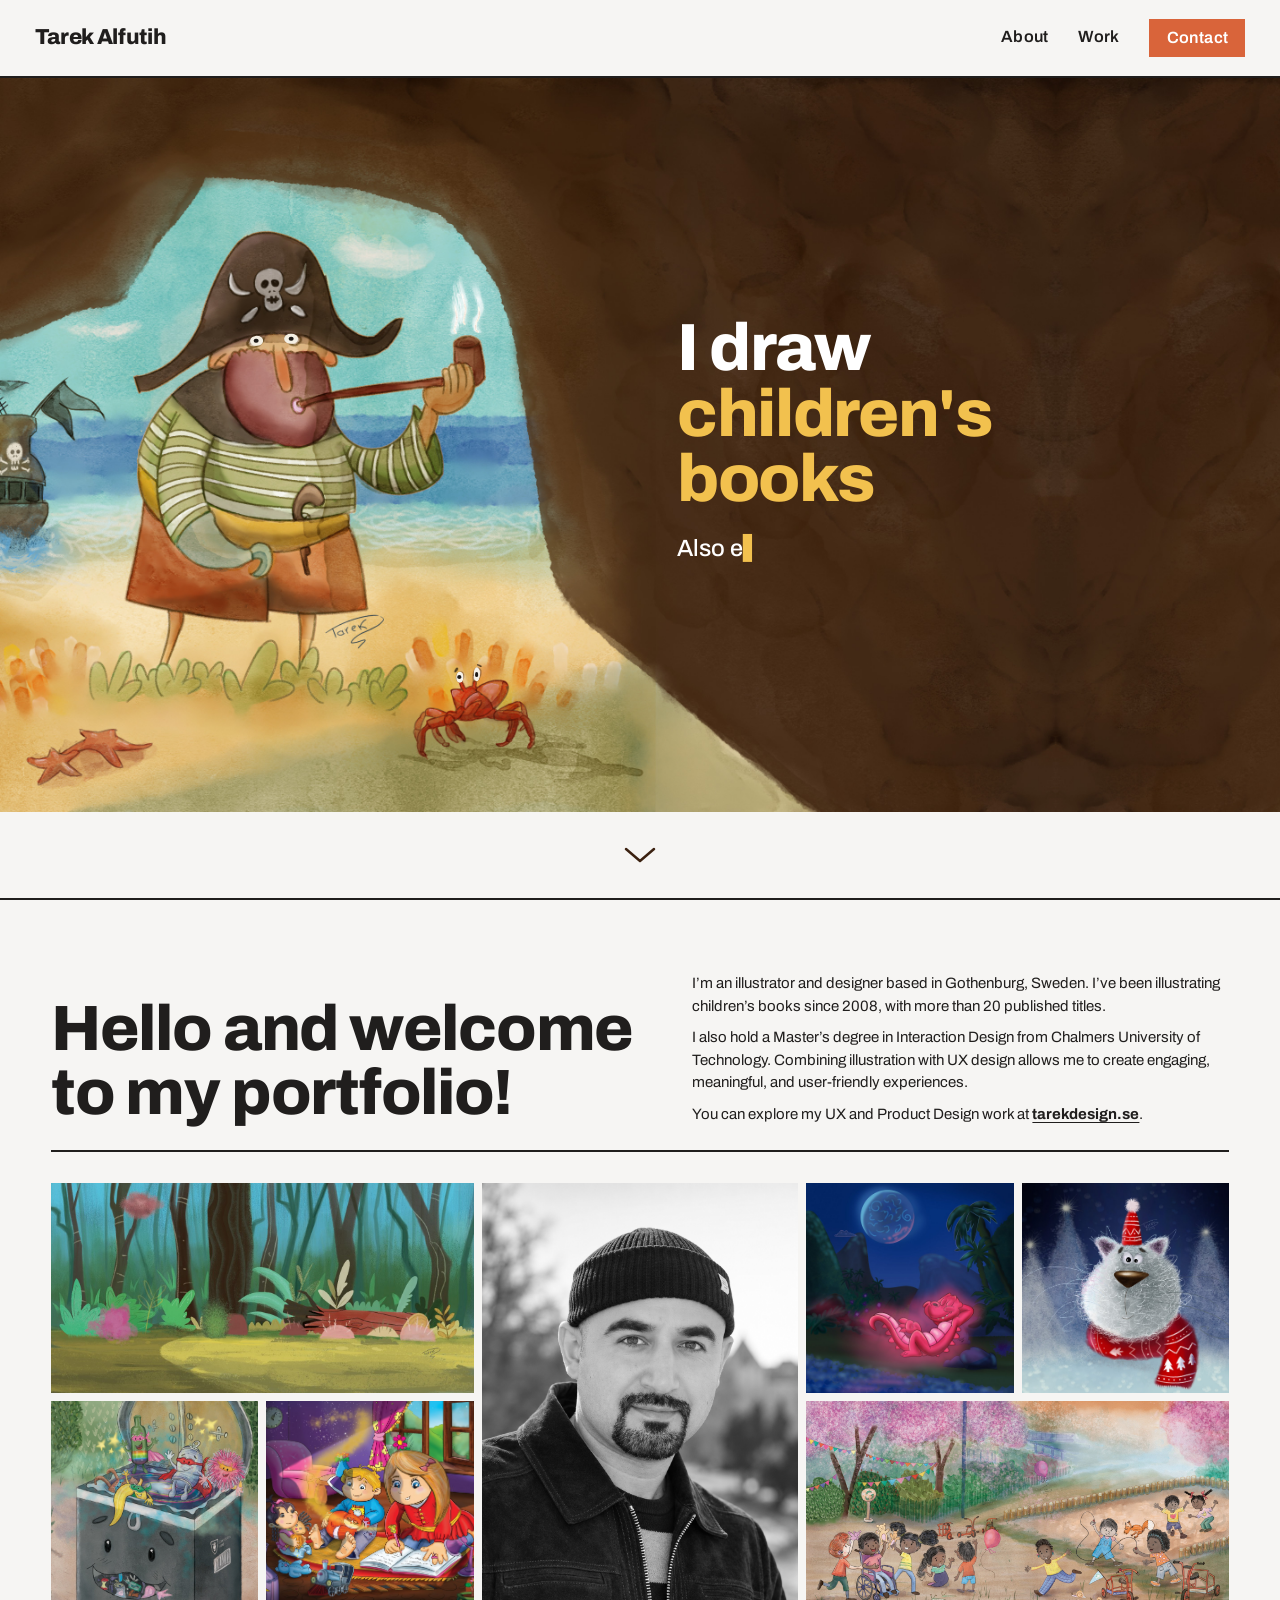
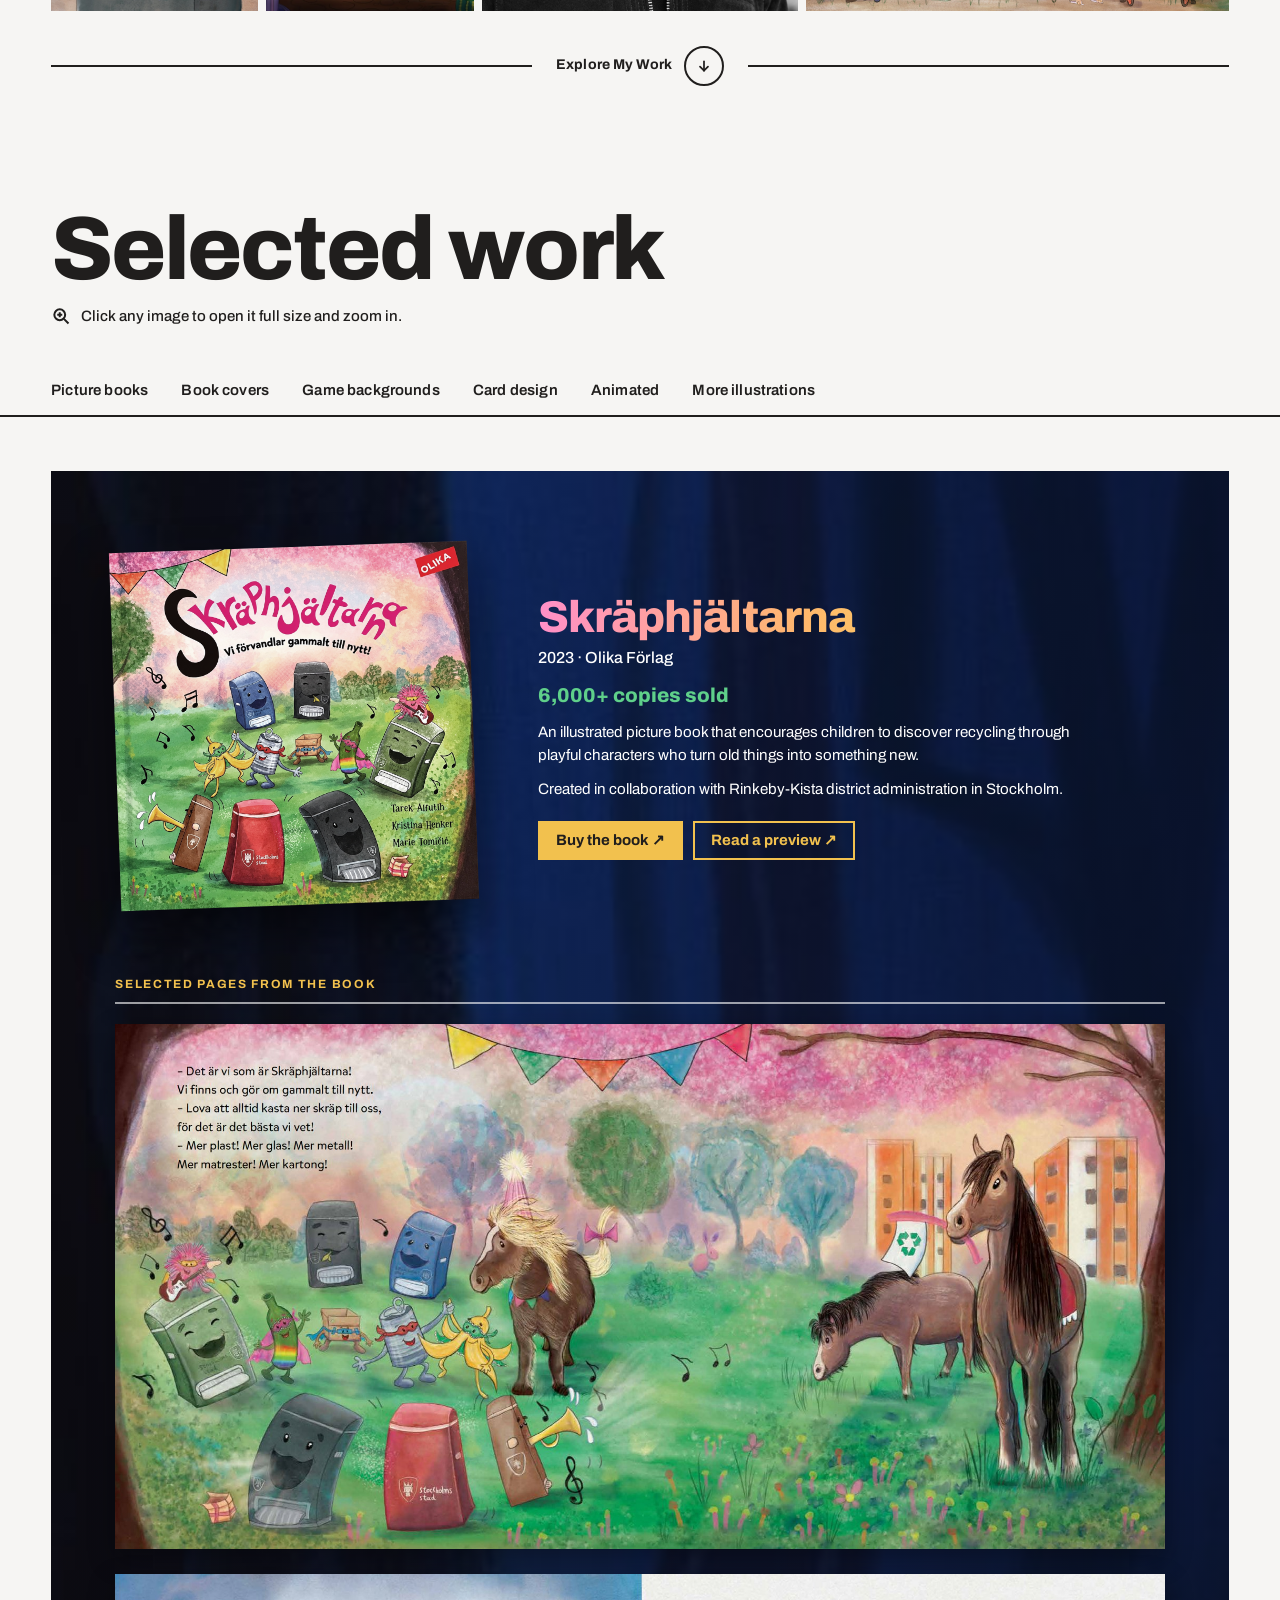
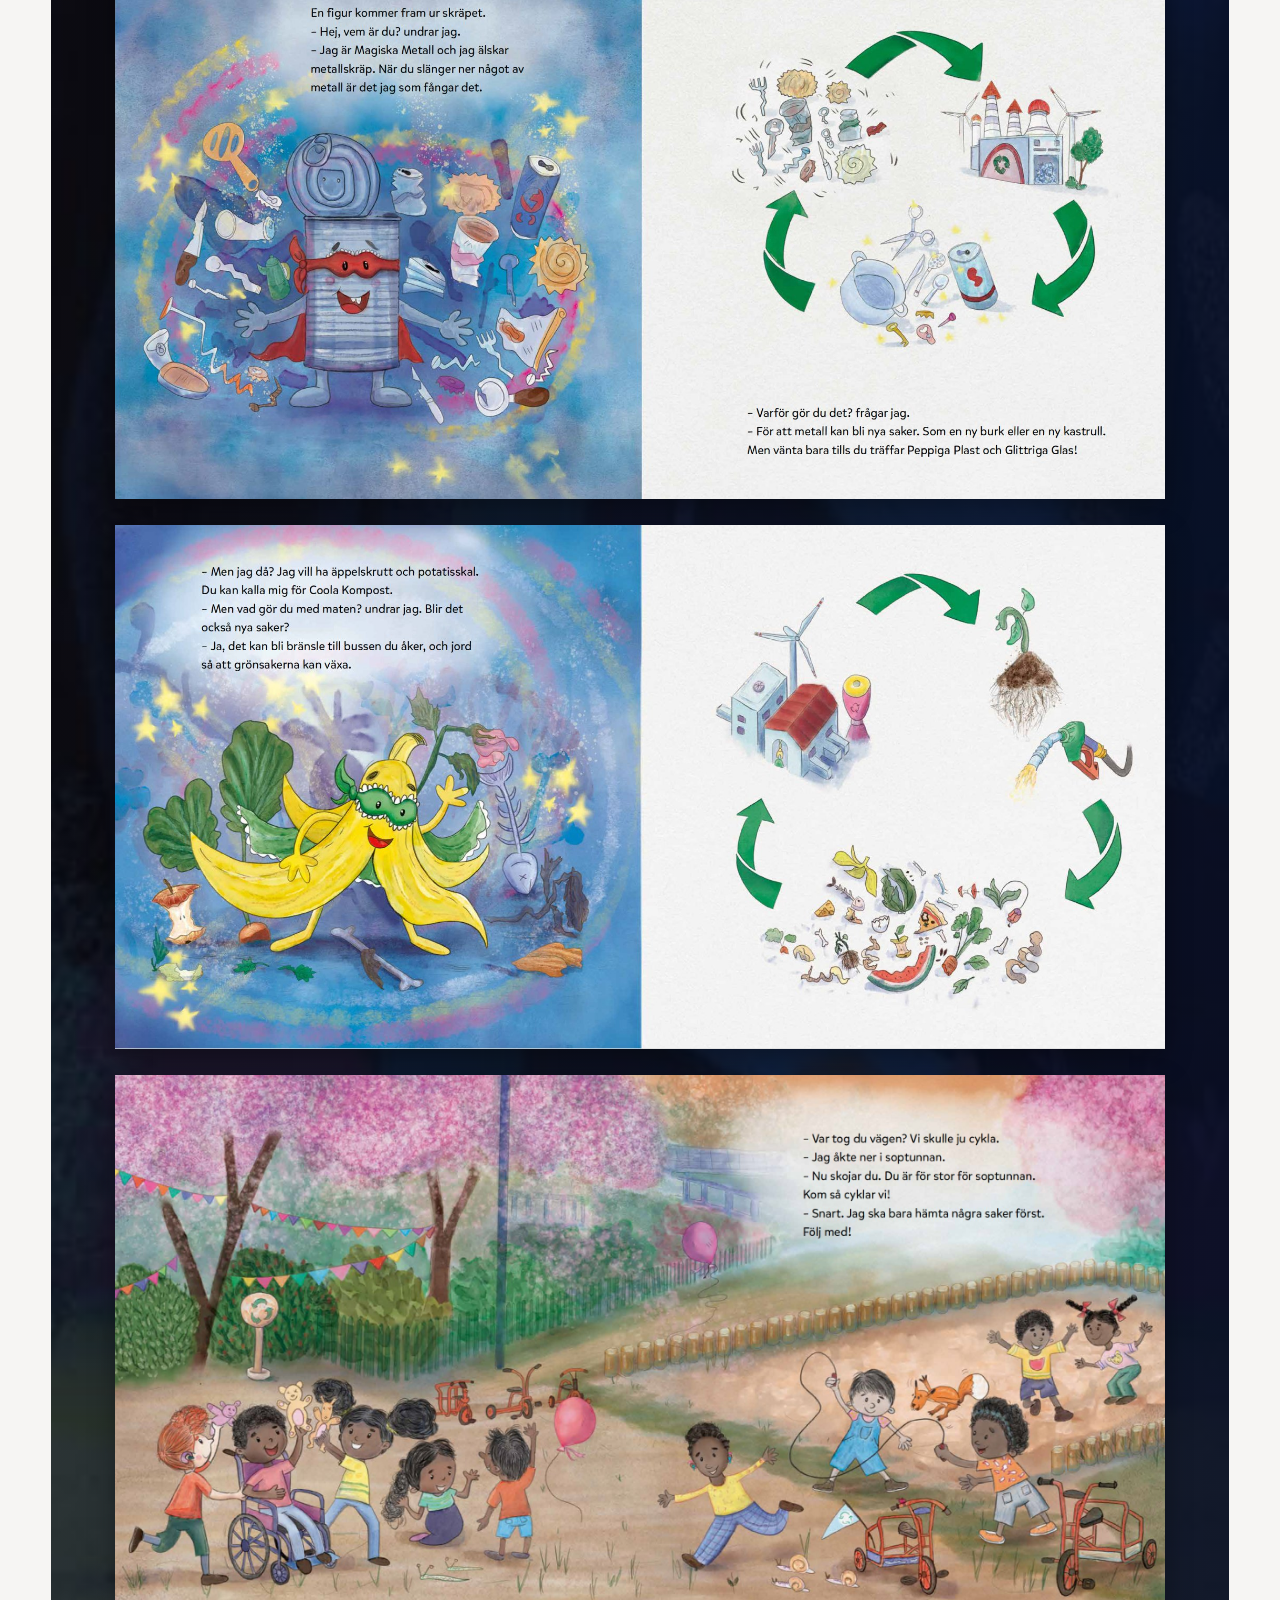
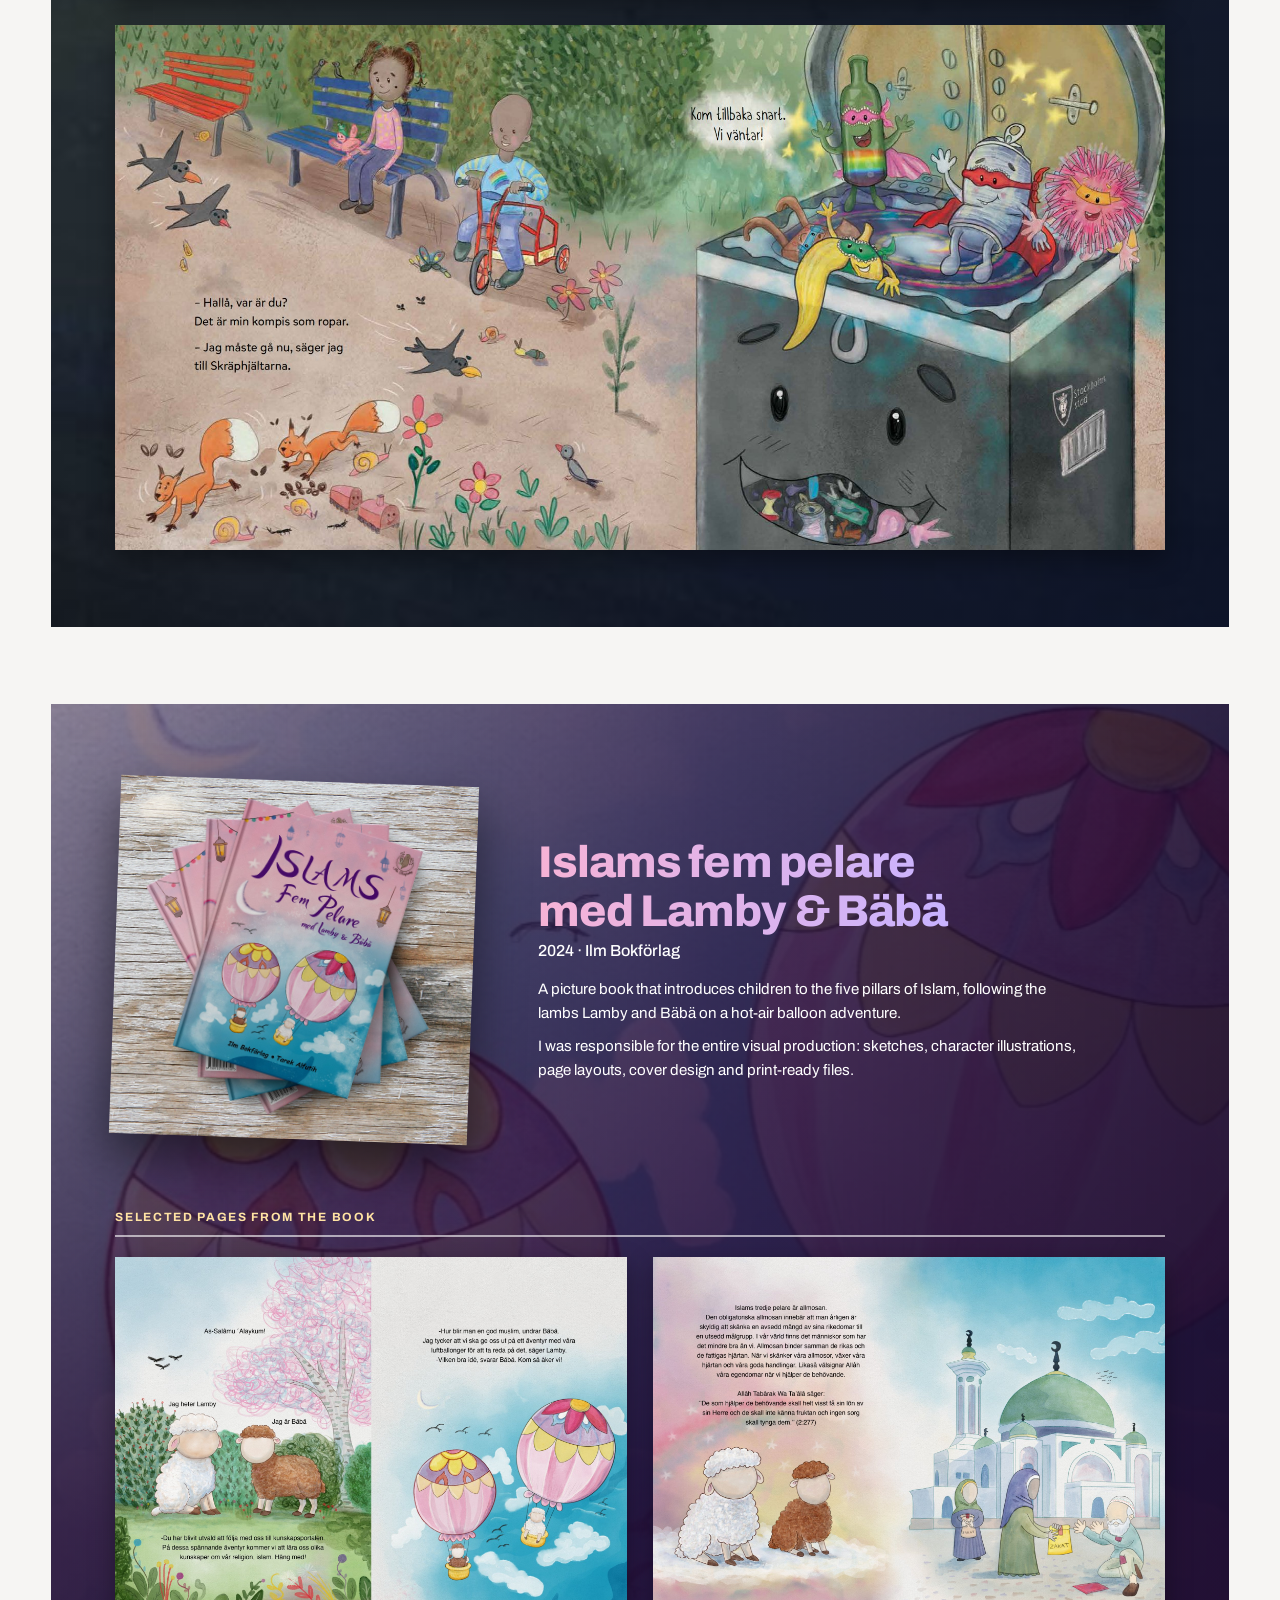
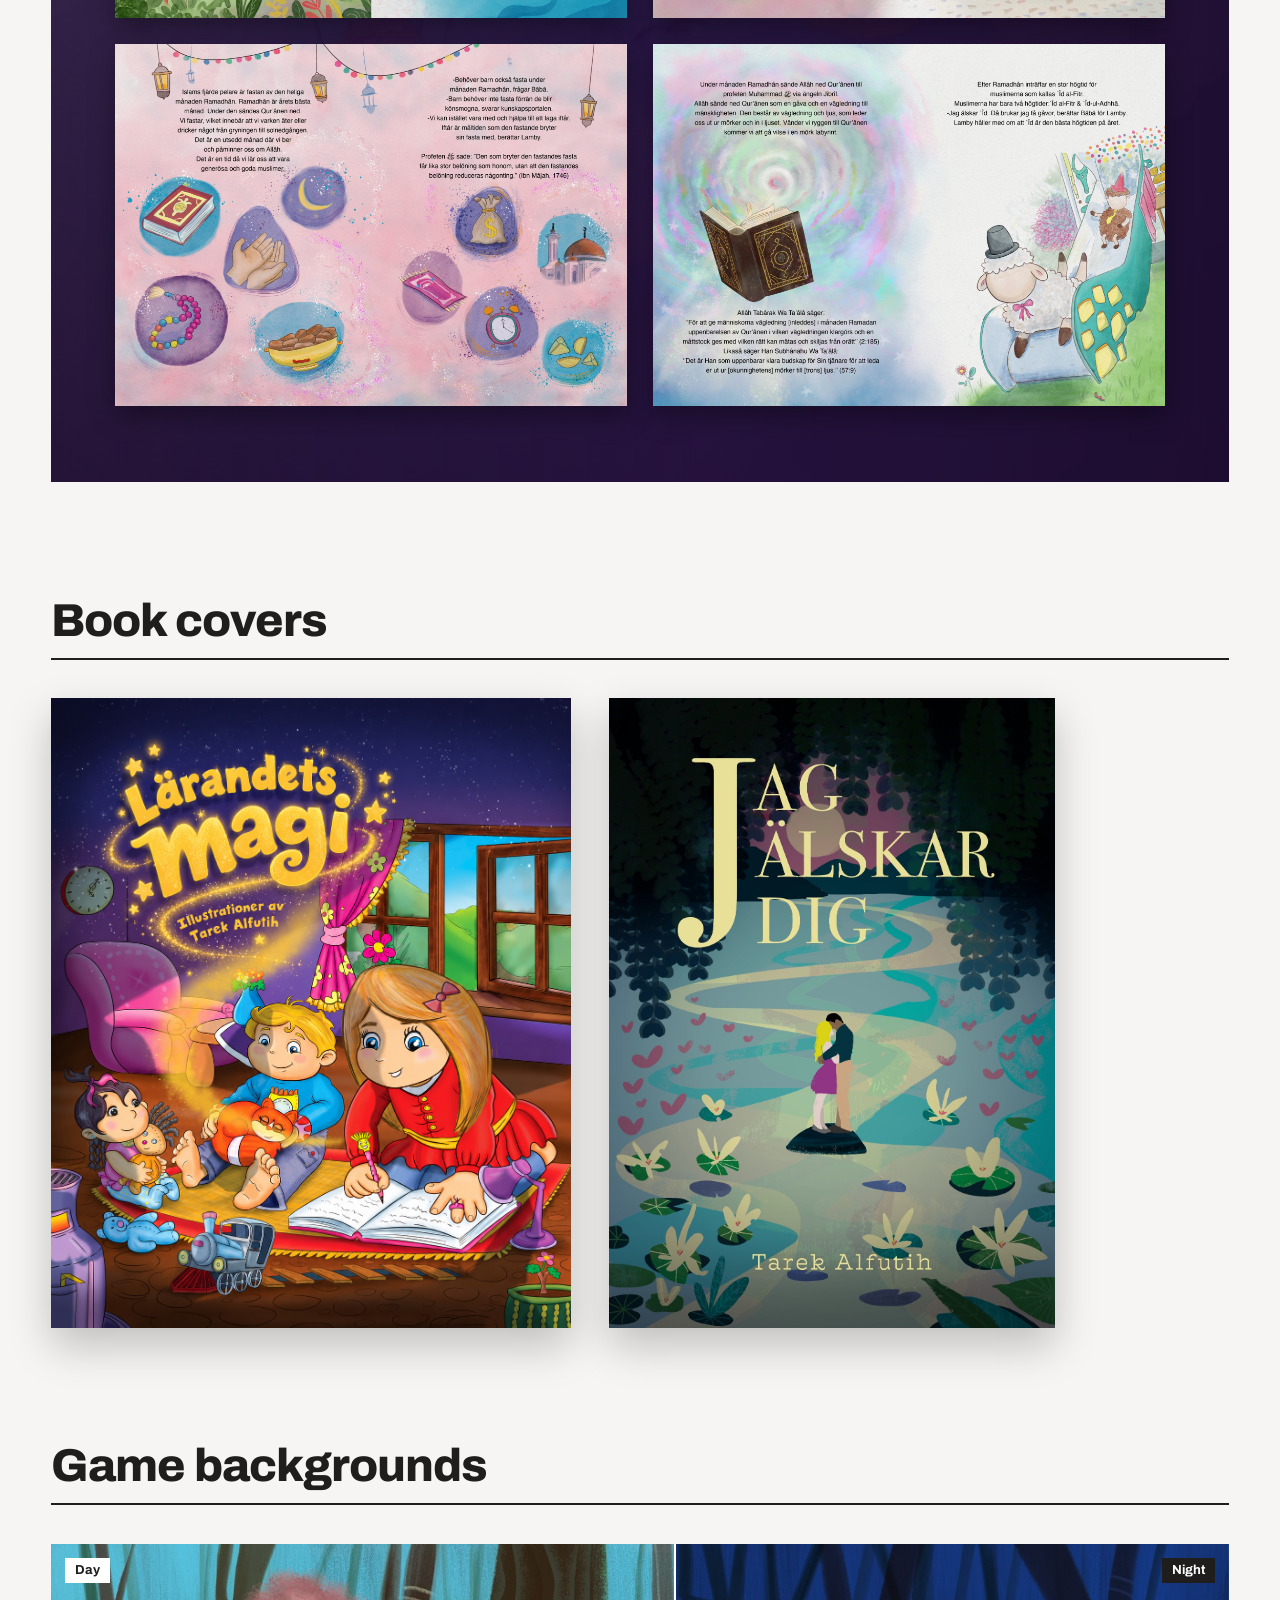
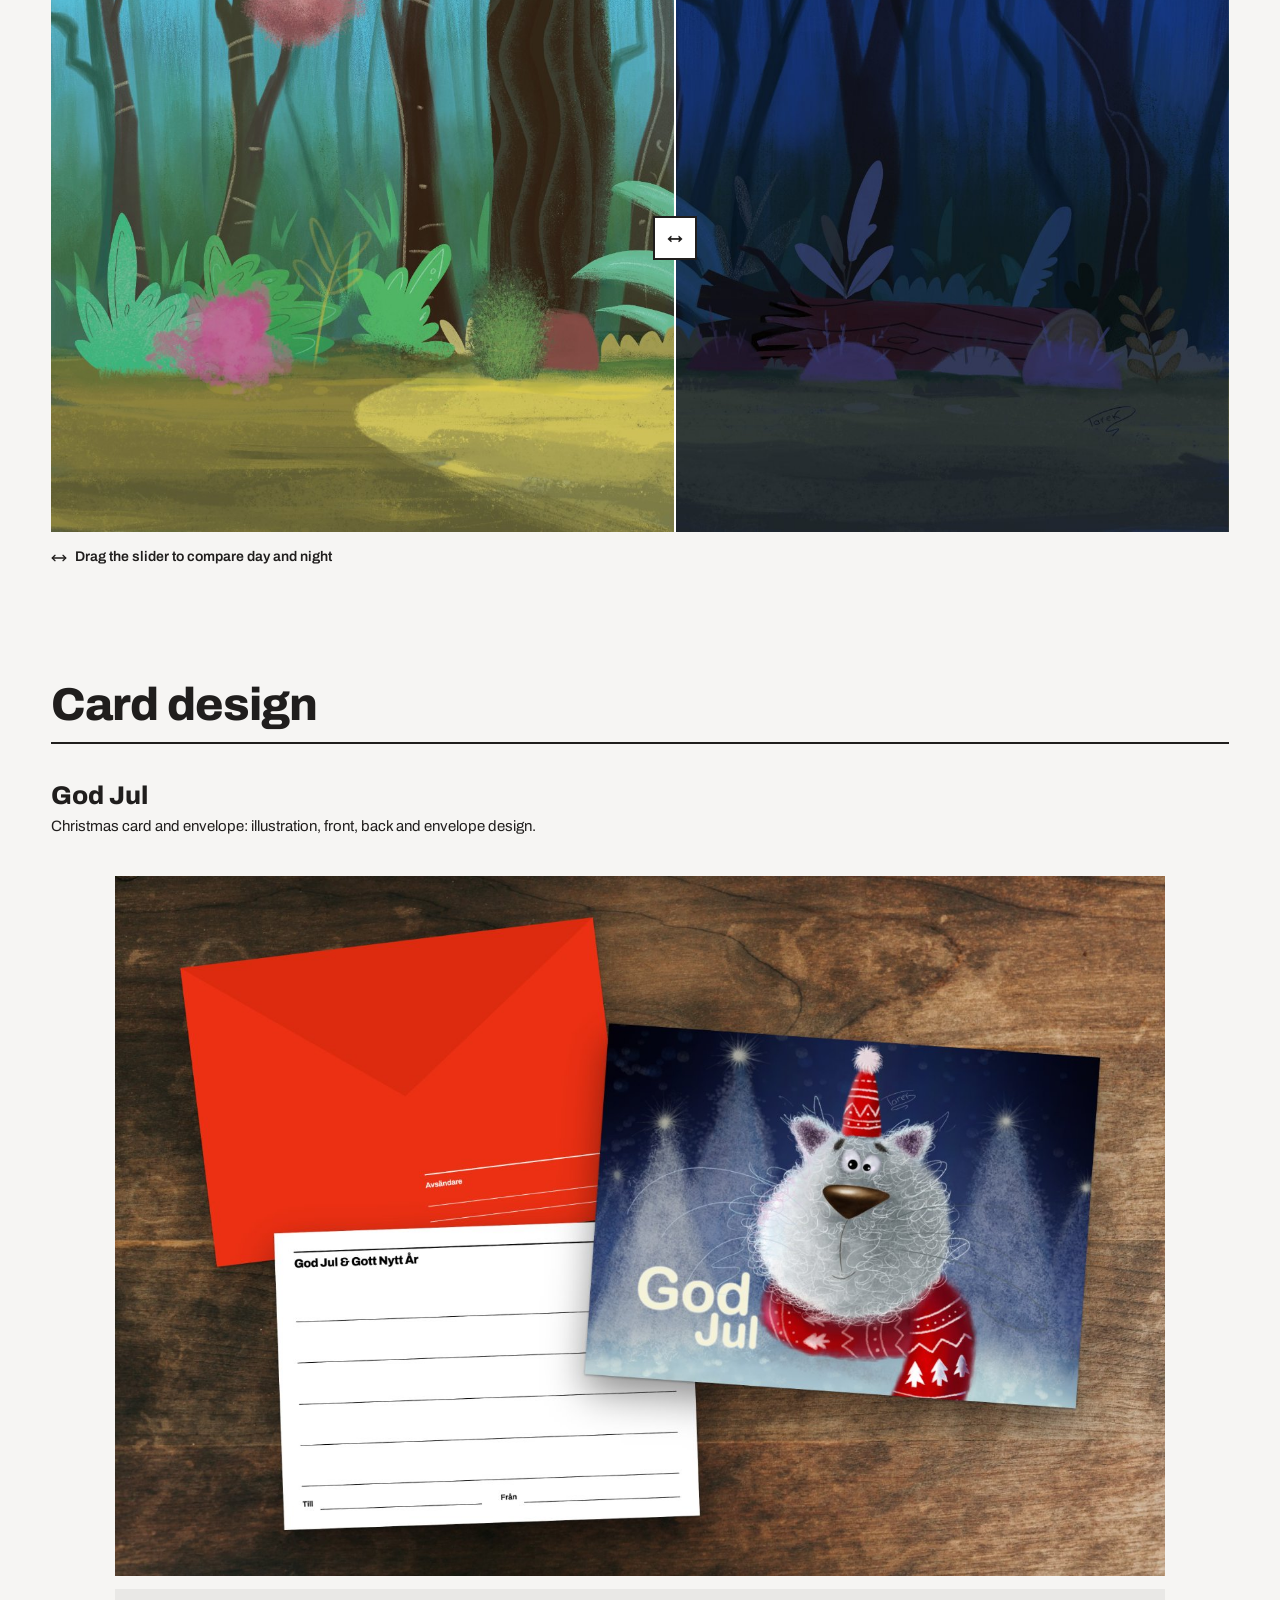
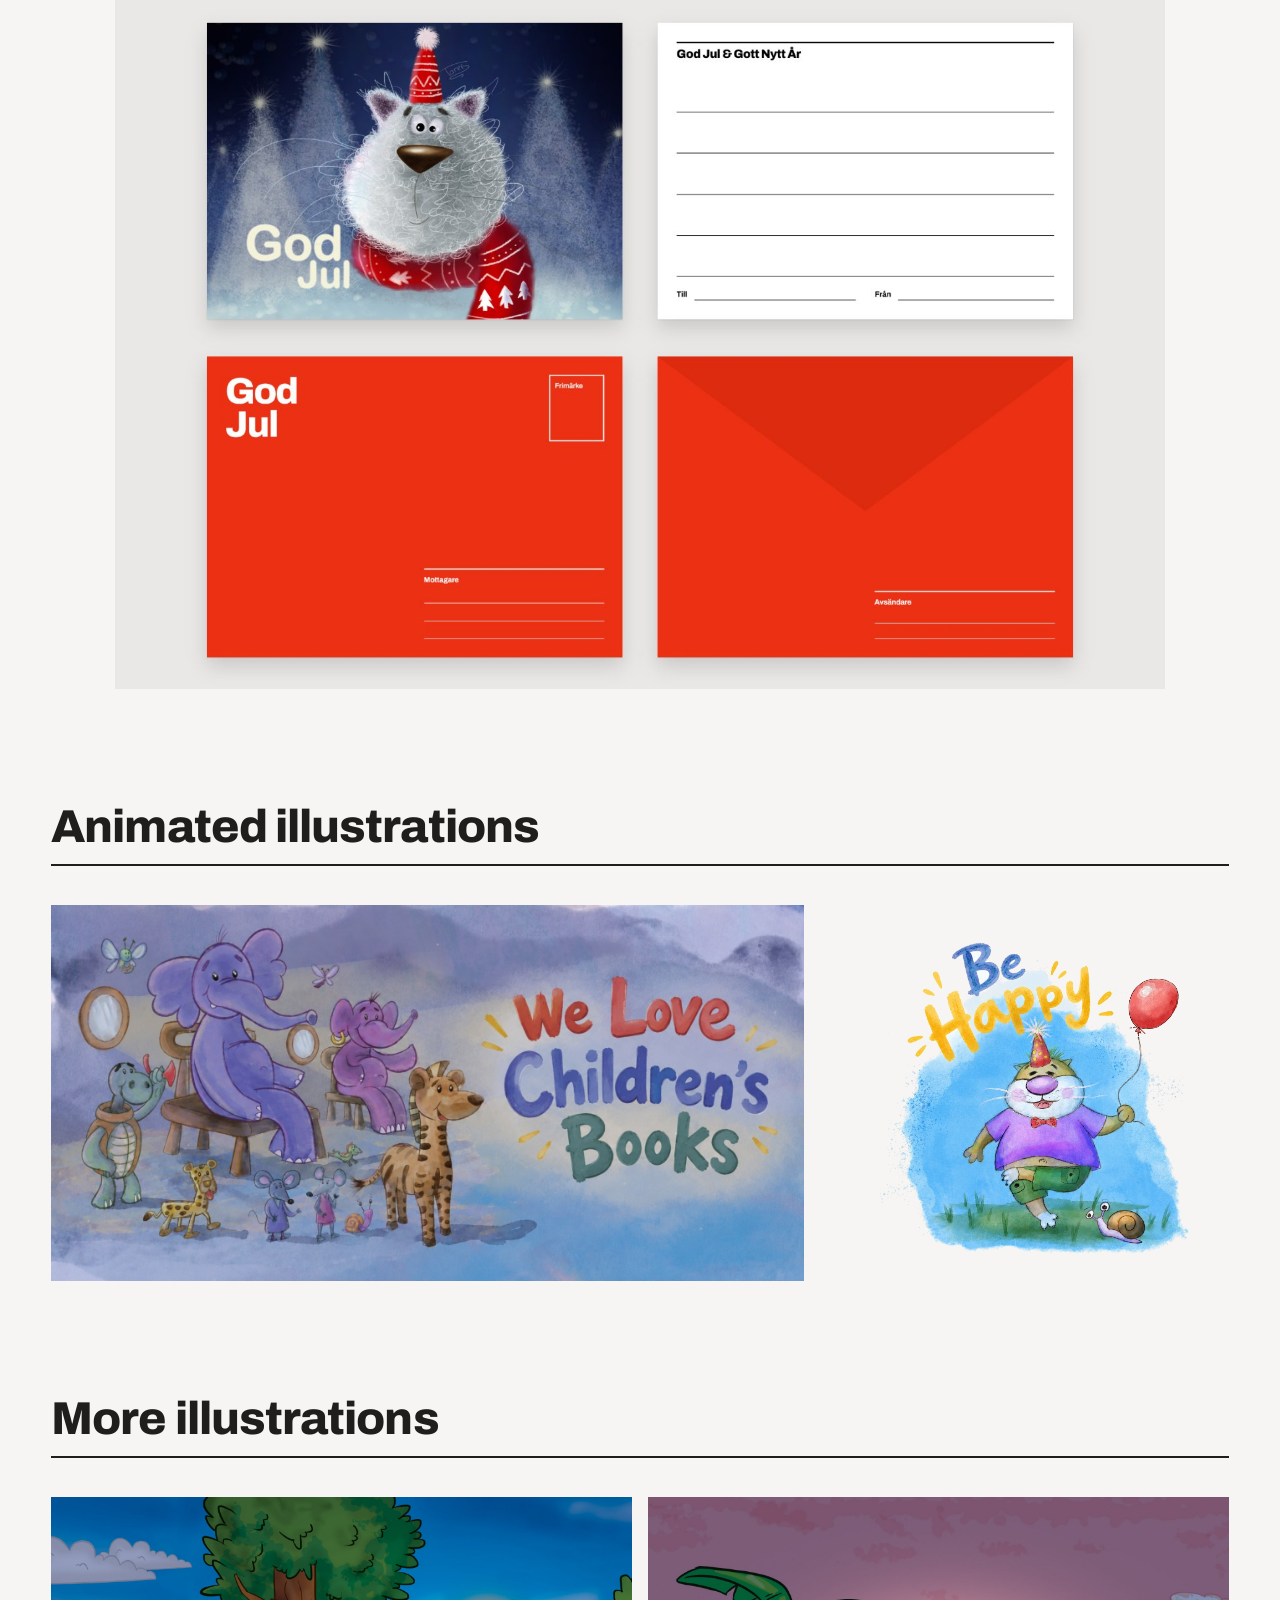
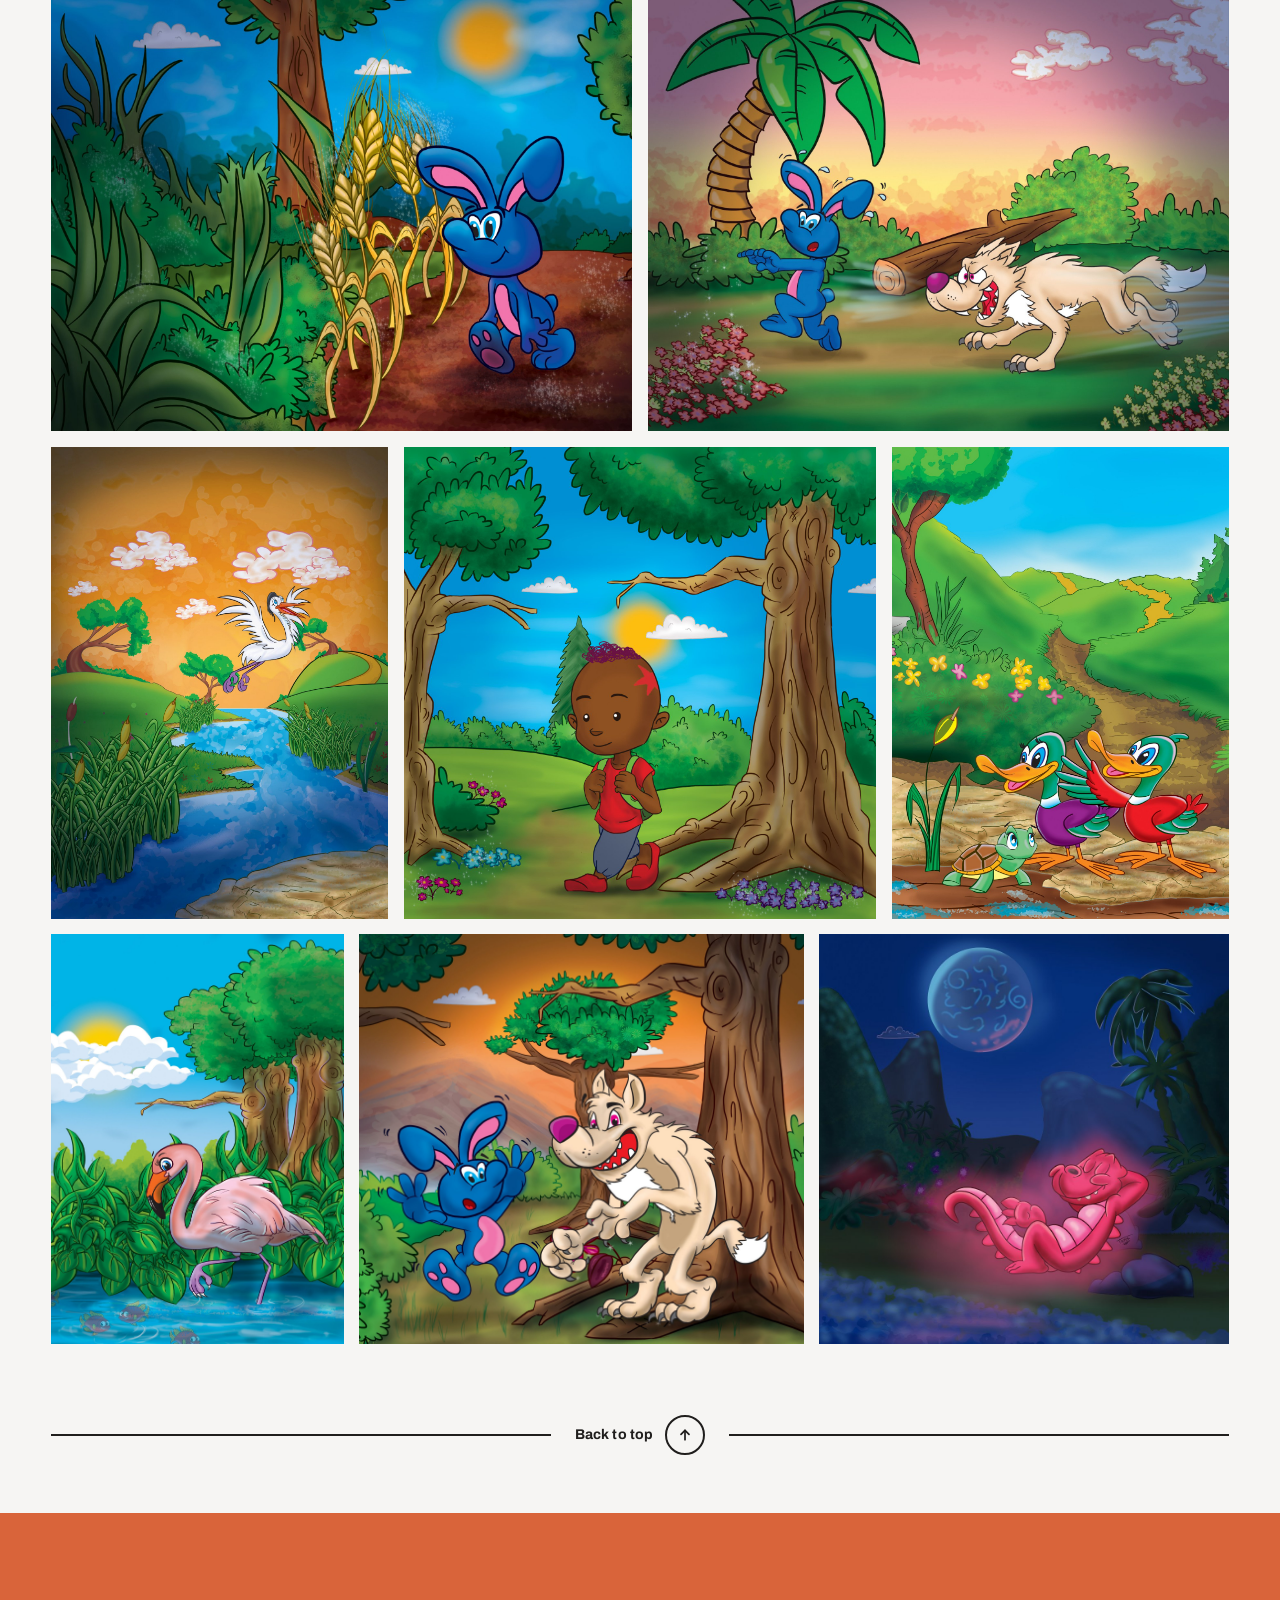
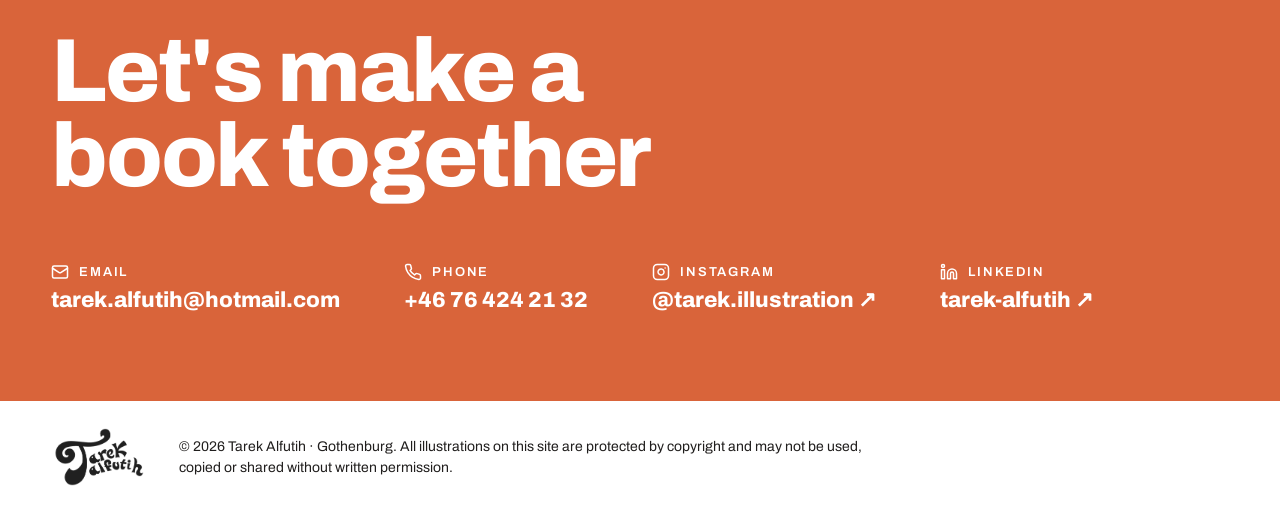
==== commit 8e3c597c: "Phone: stack the book covers at every width; plain-text ↗ arrows on iOS - Covers stacked only at 390" ====
--- a/src/index.html
+++ b/src/index.html
@@ -160,8 +160,8 @@
                 <p class="not-phone">Created in collaboration with Rinkeby-Kista district administration in Stockholm.</p>
               </div>
               <div class="book-btns">
-                <a href="https://olika.nu/products/skraphjaltarna" target="_blank" rel="noopener" class="btn-fill">Buy the book ↗</a>
-                <a href="https://cdn.shopify.com/s/files/1/0553/0694/4572/files/skraphjaltarna_PROVLAS.pdf" target="_blank" rel="noopener" class="btn-line">Read a preview ↗</a>
+                <a href="https://olika.nu/products/skraphjaltarna" target="_blank" rel="noopener" class="btn-fill">Buy the book ↗&#xFE0E;</a>
+                <a href="https://cdn.shopify.com/s/files/1/0553/0694/4572/files/skraphjaltarna_PROVLAS.pdf" target="_blank" rel="noopener" class="btn-line">Read a preview ↗&#xFE0E;</a>
               </div>
             </div>
           </div>
@@ -317,8 +317,8 @@
   <div class="contact-grid">
     <a href="mailto:tarek.alfutih@hotmail.com"><span class="c-lbl"><svg width="18" height="18" viewBox="0 0 24 24" fill="none" stroke="currentColor" stroke-width="2" stroke-linecap="round" stroke-linejoin="round" aria-hidden="true"><rect width="20" height="16" x="2" y="4" rx="2"/><path d="m22 7-8.97 5.7a1.94 1.94 0 0 1-2.06 0L2 7"/></svg>Email</span><span class="c-val" style="word-break:break-word">tarek.alfutih@hotmail.com</span></a>
     <a href="tel:+46764242132"><span class="c-lbl"><svg width="18" height="18" viewBox="0 0 24 24" fill="none" stroke="currentColor" stroke-width="2" stroke-linecap="round" stroke-linejoin="round" aria-hidden="true"><path d="M22 16.92v3a2 2 0 0 1-2.18 2 19.79 19.79 0 0 1-8.63-3.07 19.5 19.5 0 0 1-6-6 19.79 19.79 0 0 1-3.07-8.67A2 2 0 0 1 4.11 2h3a2 2 0 0 1 2 1.72 12.84 12.84 0 0 0 .7 2.81 2 2 0 0 1-.45 2.11L8.09 9.91a16 16 0 0 0 6 6l1.27-1.27a2 2 0 0 1 2.11-.45 12.84 12.84 0 0 0 2.81.7A2 2 0 0 1 22 16.92z"/></svg>Phone</span><span class="c-val">+46 76 424 21 32</span></a>
-    <a href="https://www.instagram.com/tarek.illustration/" target="_blank" rel="noopener"><span class="c-lbl"><svg width="18" height="18" viewBox="0 0 24 24" fill="none" stroke="currentColor" stroke-width="2" stroke-linecap="round" stroke-linejoin="round" aria-hidden="true"><rect width="20" height="20" x="2" y="2" rx="5" ry="5"/><path d="M16 11.37A4 4 0 1 1 12.63 8 4 4 0 0 1 16 11.37z"/><line x1="17.5" x2="17.51" y1="6.5" y2="6.5"/></svg>Instagram</span><span class="c-val">@tarek.illustration ↗</span></a>
-    <a href="http://www.linkedin.com/in/tarek-alfutih" target="_blank" rel="noopener"><span class="c-lbl"><svg width="18" height="18" viewBox="0 0 24 24" fill="none" stroke="currentColor" stroke-width="2" stroke-linecap="round" stroke-linejoin="round" aria-hidden="true"><path d="M16 8a6 6 0 0 1 6 6v7h-4v-7a2 2 0 0 0-2-2 2 2 0 0 0-2 2v7h-4v-7a6 6 0 0 1 6-6z"/><rect width="4" height="12" x="2" y="9"/><circle cx="4" cy="4" r="2"/></svg>LinkedIn</span><span class="c-val">tarek-alfutih ↗</span></a>
+    <a href="https://www.instagram.com/tarek.illustration/" target="_blank" rel="noopener"><span class="c-lbl"><svg width="18" height="18" viewBox="0 0 24 24" fill="none" stroke="currentColor" stroke-width="2" stroke-linecap="round" stroke-linejoin="round" aria-hidden="true"><rect width="20" height="20" x="2" y="2" rx="5" ry="5"/><path d="M16 11.37A4 4 0 1 1 12.63 8 4 4 0 0 1 16 11.37z"/><line x1="17.5" x2="17.51" y1="6.5" y2="6.5"/></svg>Instagram</span><span class="c-val">@tarek.illustration ↗&#xFE0E;</span></a>
+    <a href="http://www.linkedin.com/in/tarek-alfutih" target="_blank" rel="noopener"><span class="c-lbl"><svg width="18" height="18" viewBox="0 0 24 24" fill="none" stroke="currentColor" stroke-width="2" stroke-linecap="round" stroke-linejoin="round" aria-hidden="true"><path d="M16 8a6 6 0 0 1 6 6v7h-4v-7a2 2 0 0 0-2-2 2 2 0 0 0-2 2v7h-4v-7a6 6 0 0 1 6-6z"/><rect width="4" height="12" x="2" y="9"/><circle cx="4" cy="4" r="2"/></svg>LinkedIn</span><span class="c-val">tarek-alfutih ↗&#xFE0E;</span></a>
   </div>
   <footer class="foot">
     <img src="images/logo.png" alt="Tarek Alfutih logo" width="96" loading="lazy" sizes="96px">
--- a/src/css/site.css
+++ b/src/css/site.css
@@ -206,6 +206,8 @@
 .cover-magi { flex: 825 1 calc(.825 * 220px); min-width: 0; max-width: calc((100svh - 270px) * 1139 / 1381); aspect-ratio: 1139/1381; overflow: hidden; box-shadow: 0 18px 40px rgba(0, 0, 0, .22); }
 .cover-magi .anim { aspect-ratio: 1139/1381; background: #2a1d5c; }
 .cover-jag { display: block; flex: 707 1 calc(.707 * 220px); min-width: 0; max-width: calc((100svh - 270px) * 1273 / 1800); height: auto; aspect-ratio: 1273/1800; background: #20343a; box-shadow: 0 18px 40px rgba(0, 0, 0, .22); }
+/* Phone: the two covers always stack, whatever the phone width. */
+[data-bp="4"] .covers > * { flex-basis: 100%; }
 
 /* Animated pieces: base image + canvas overlay */
 .anim { position: relative; width: 100%; user-select: none; -webkit-user-select: none; }
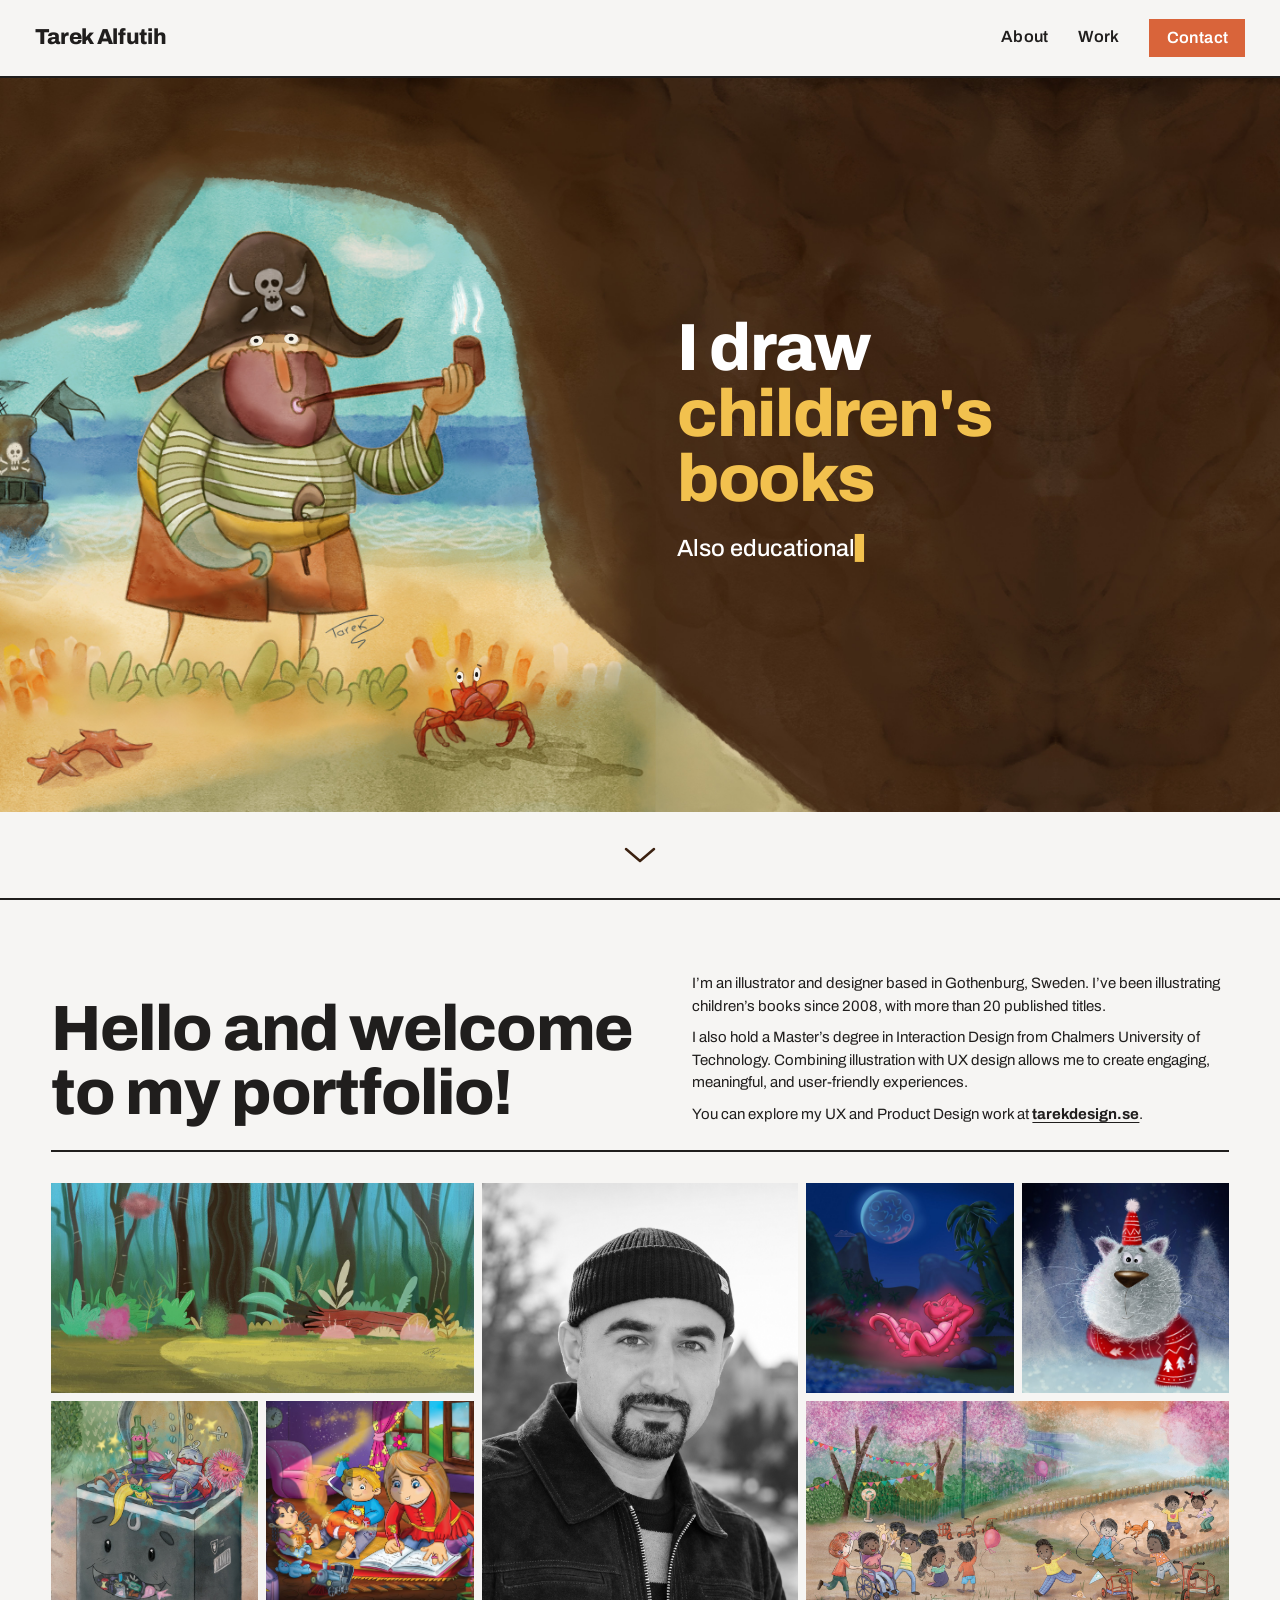
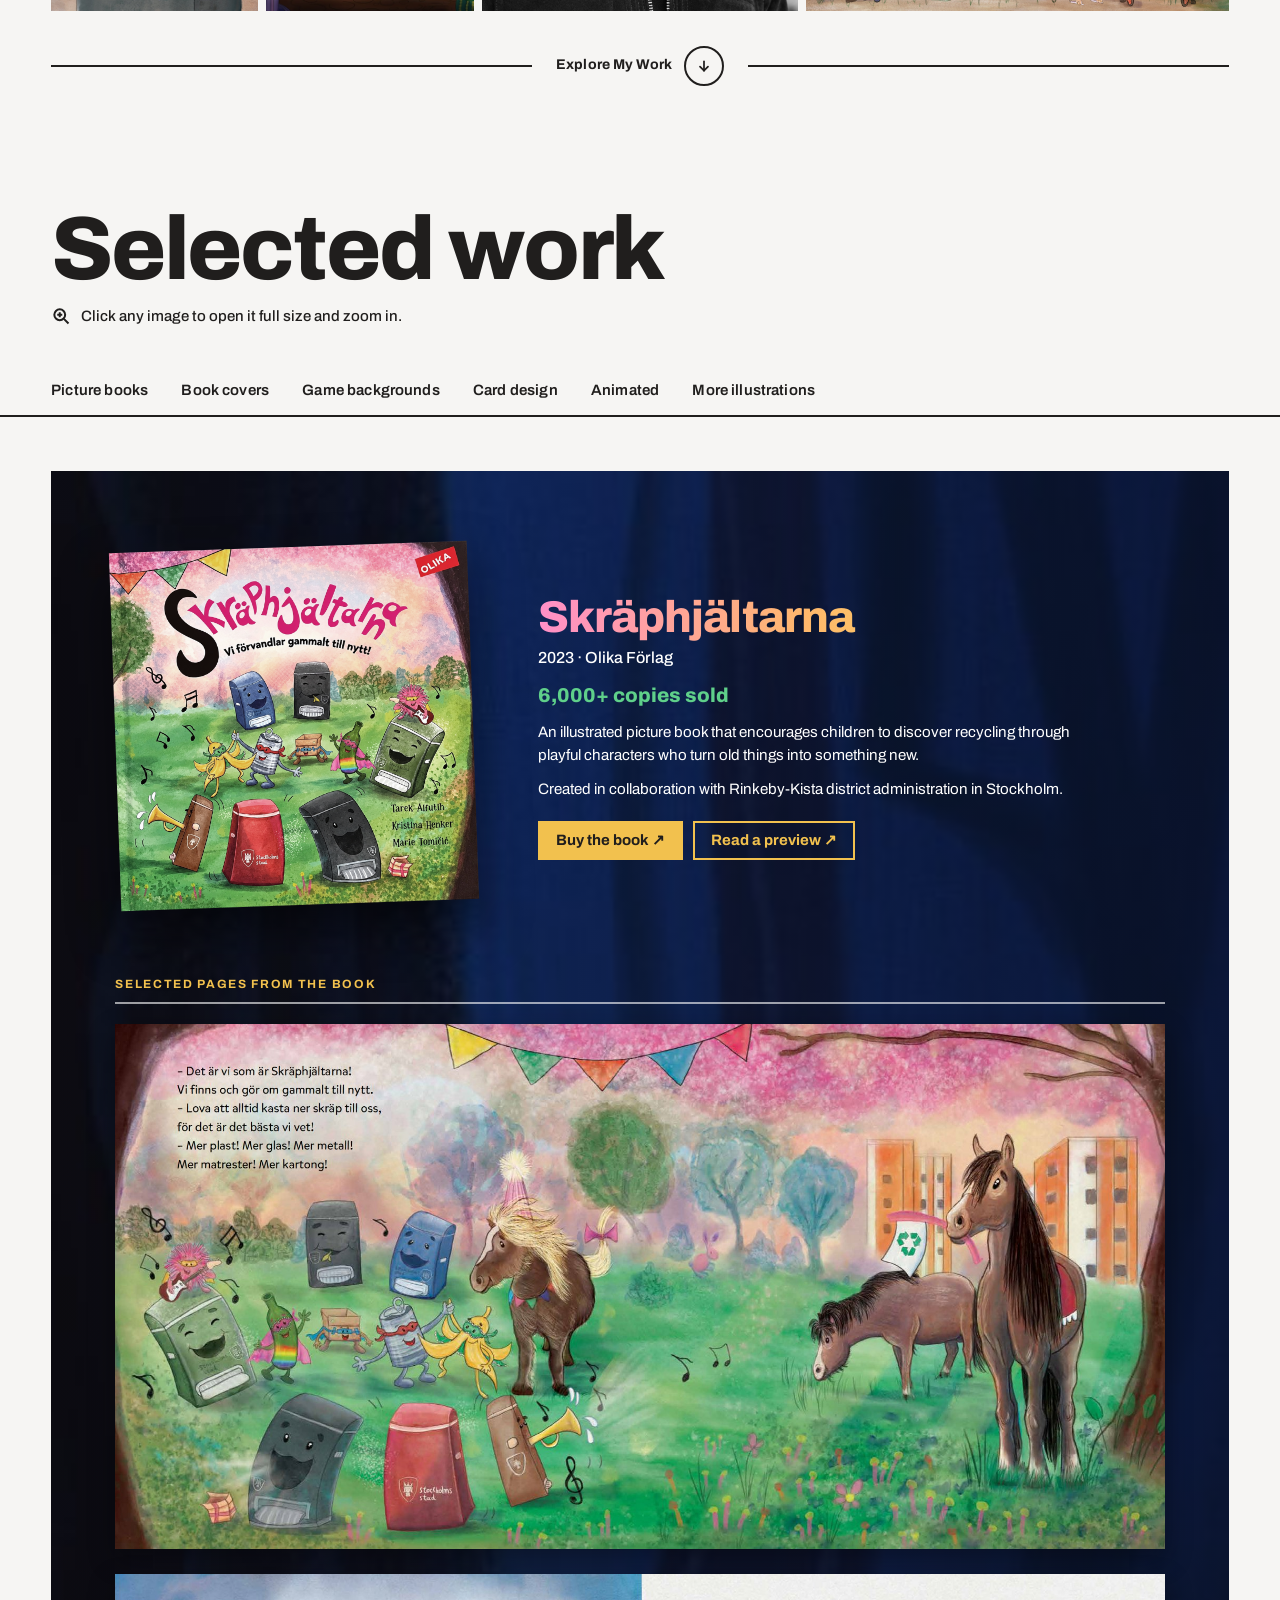
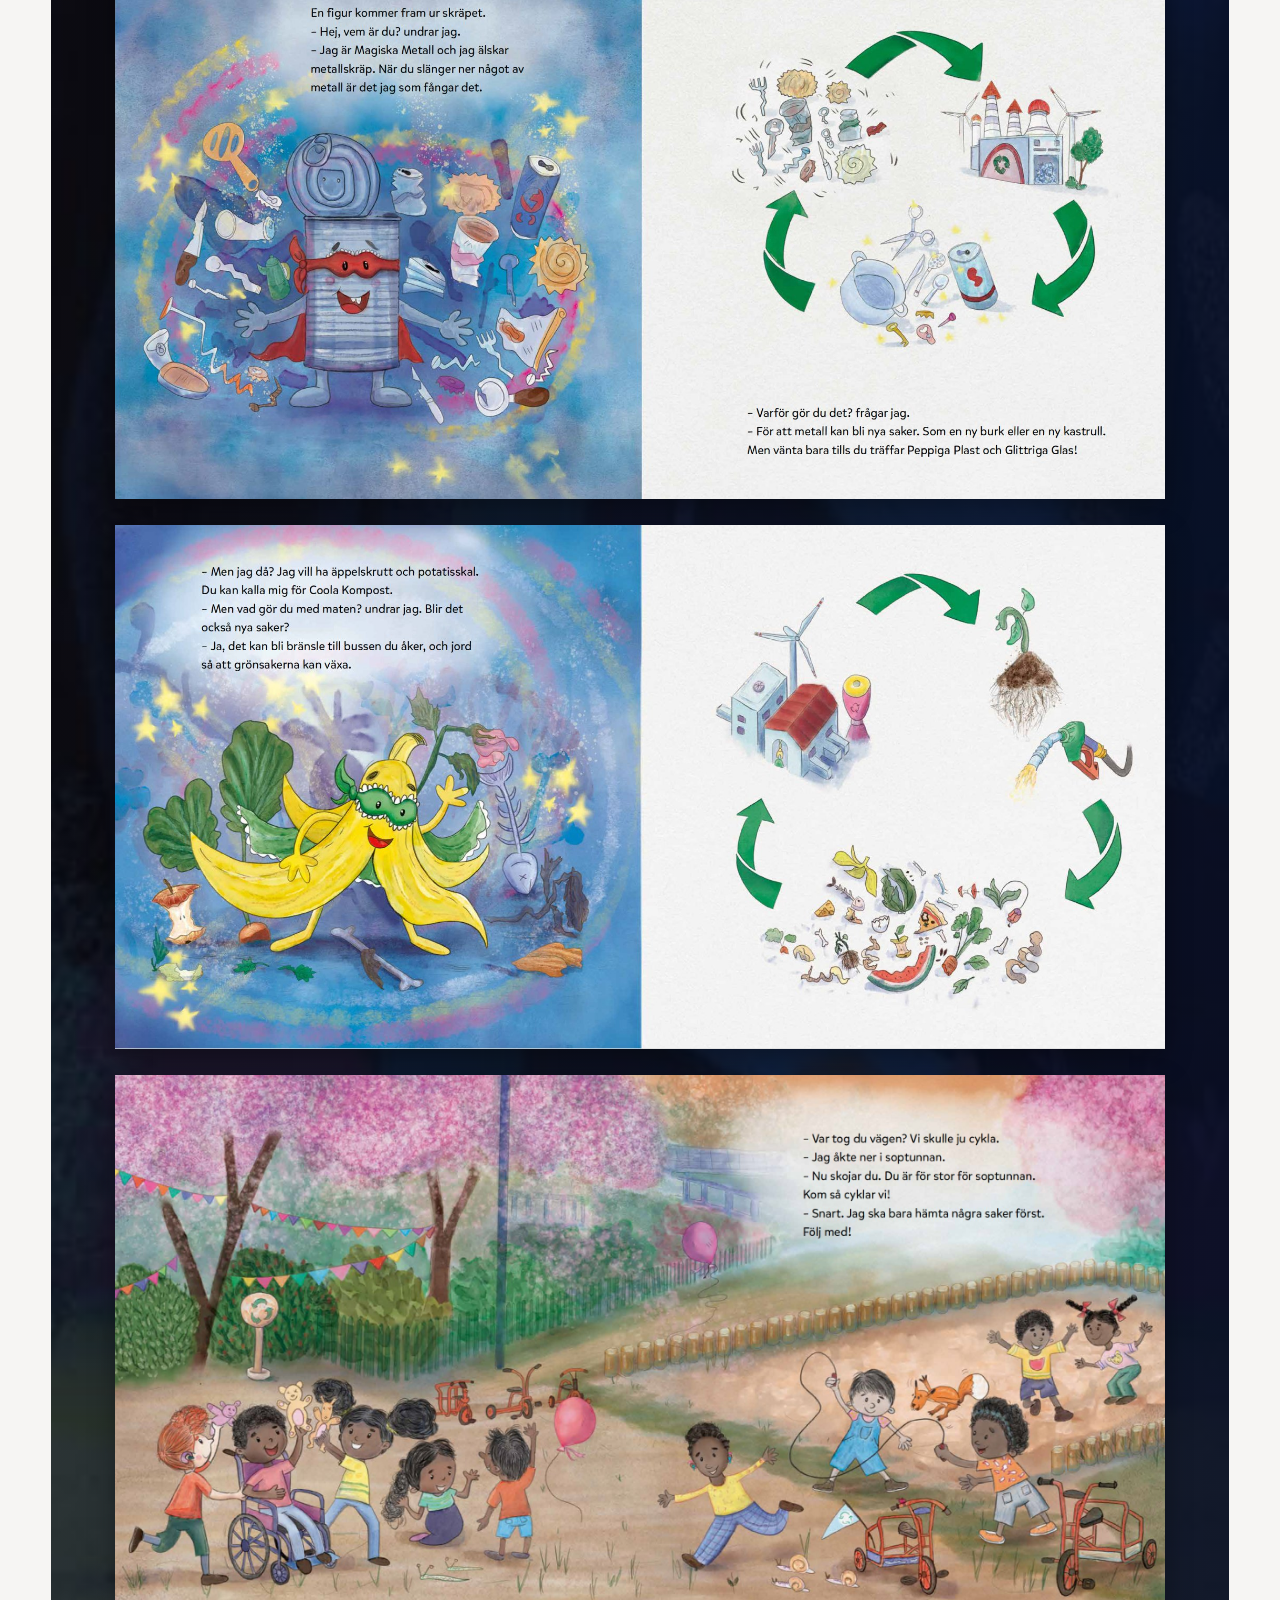
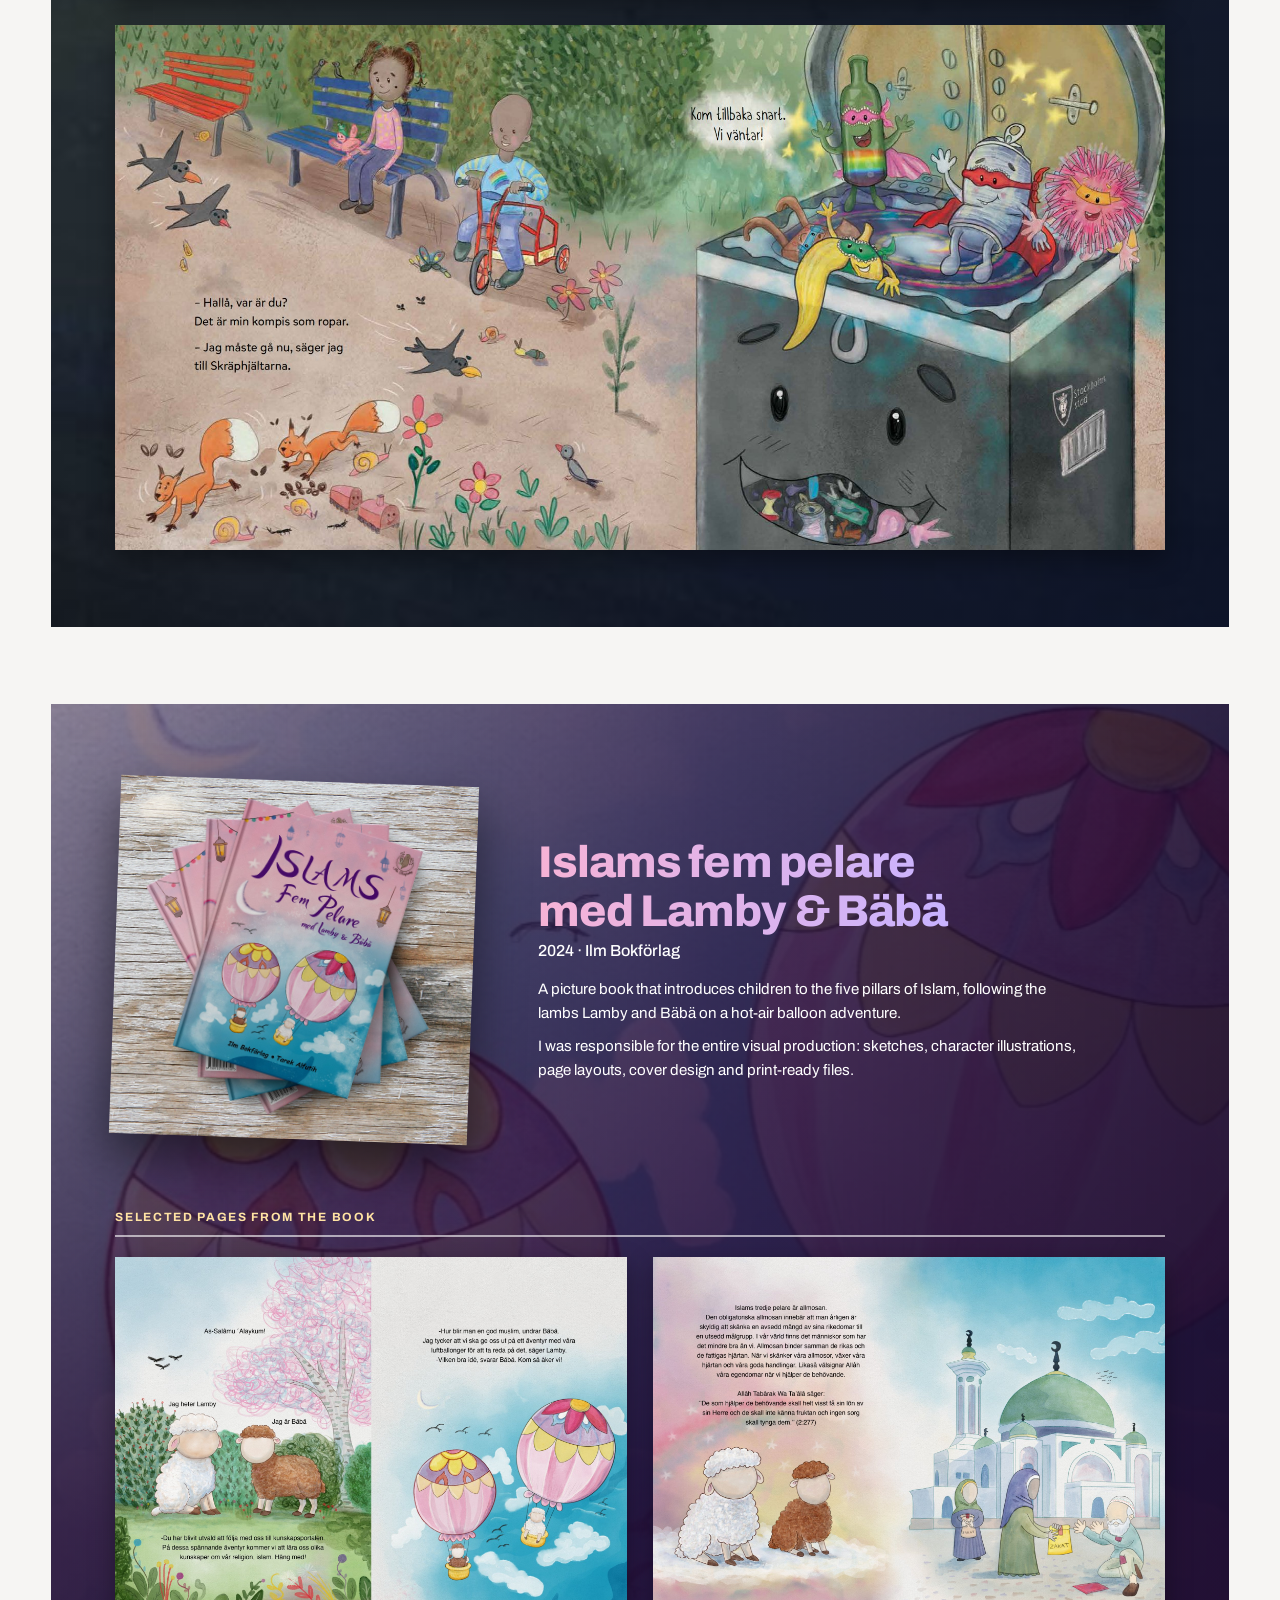
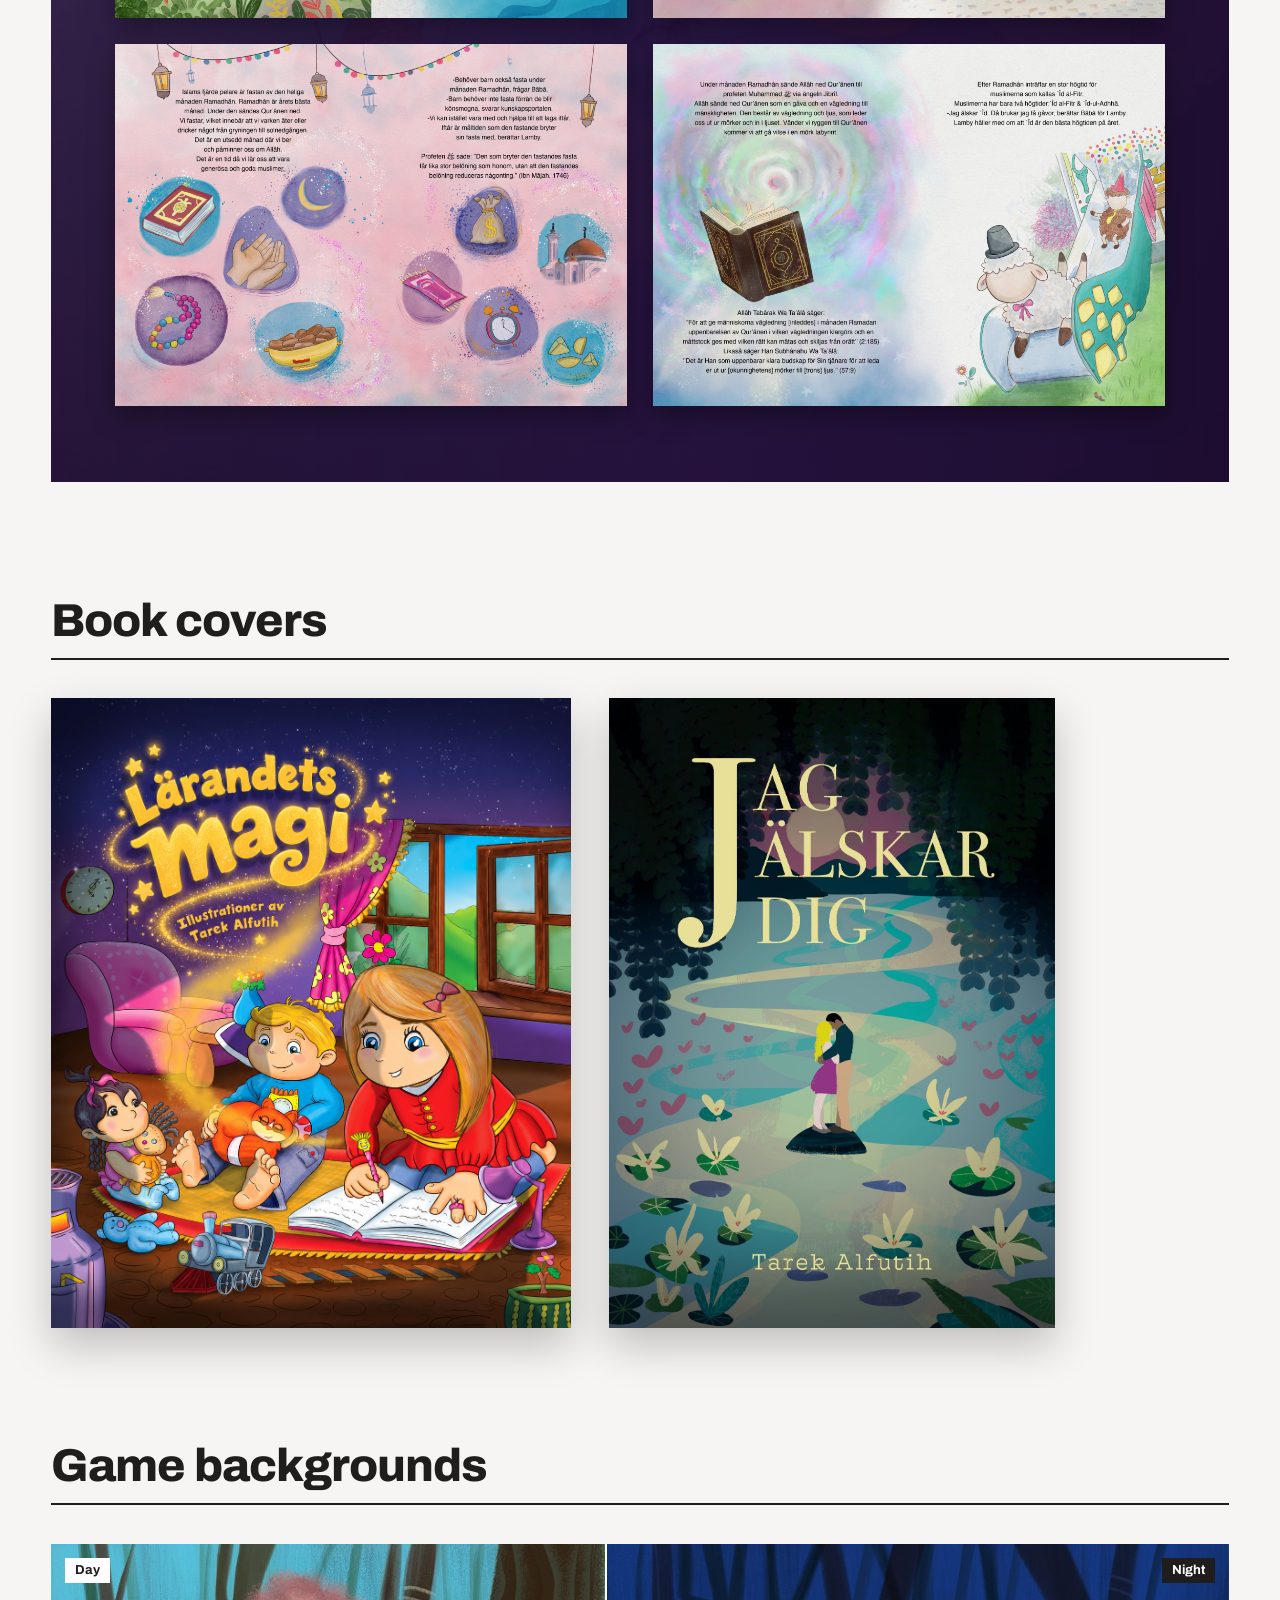
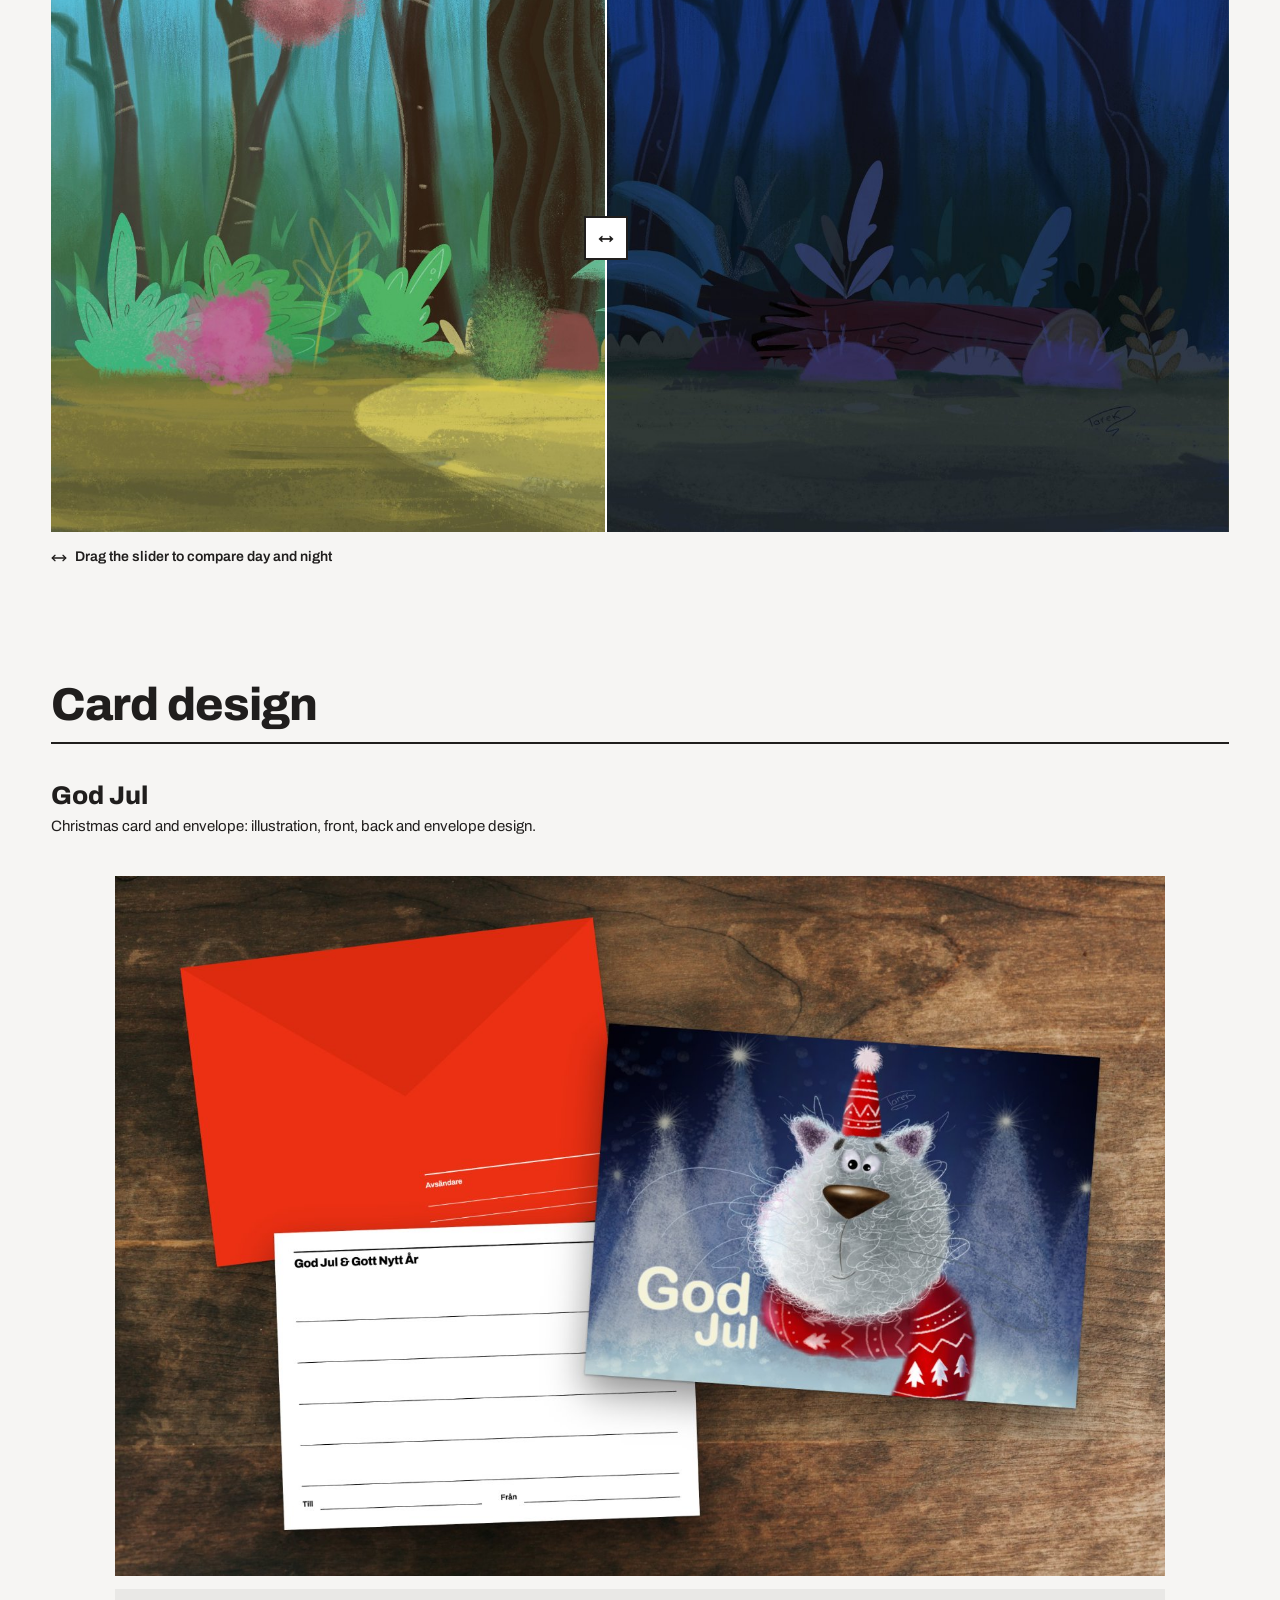
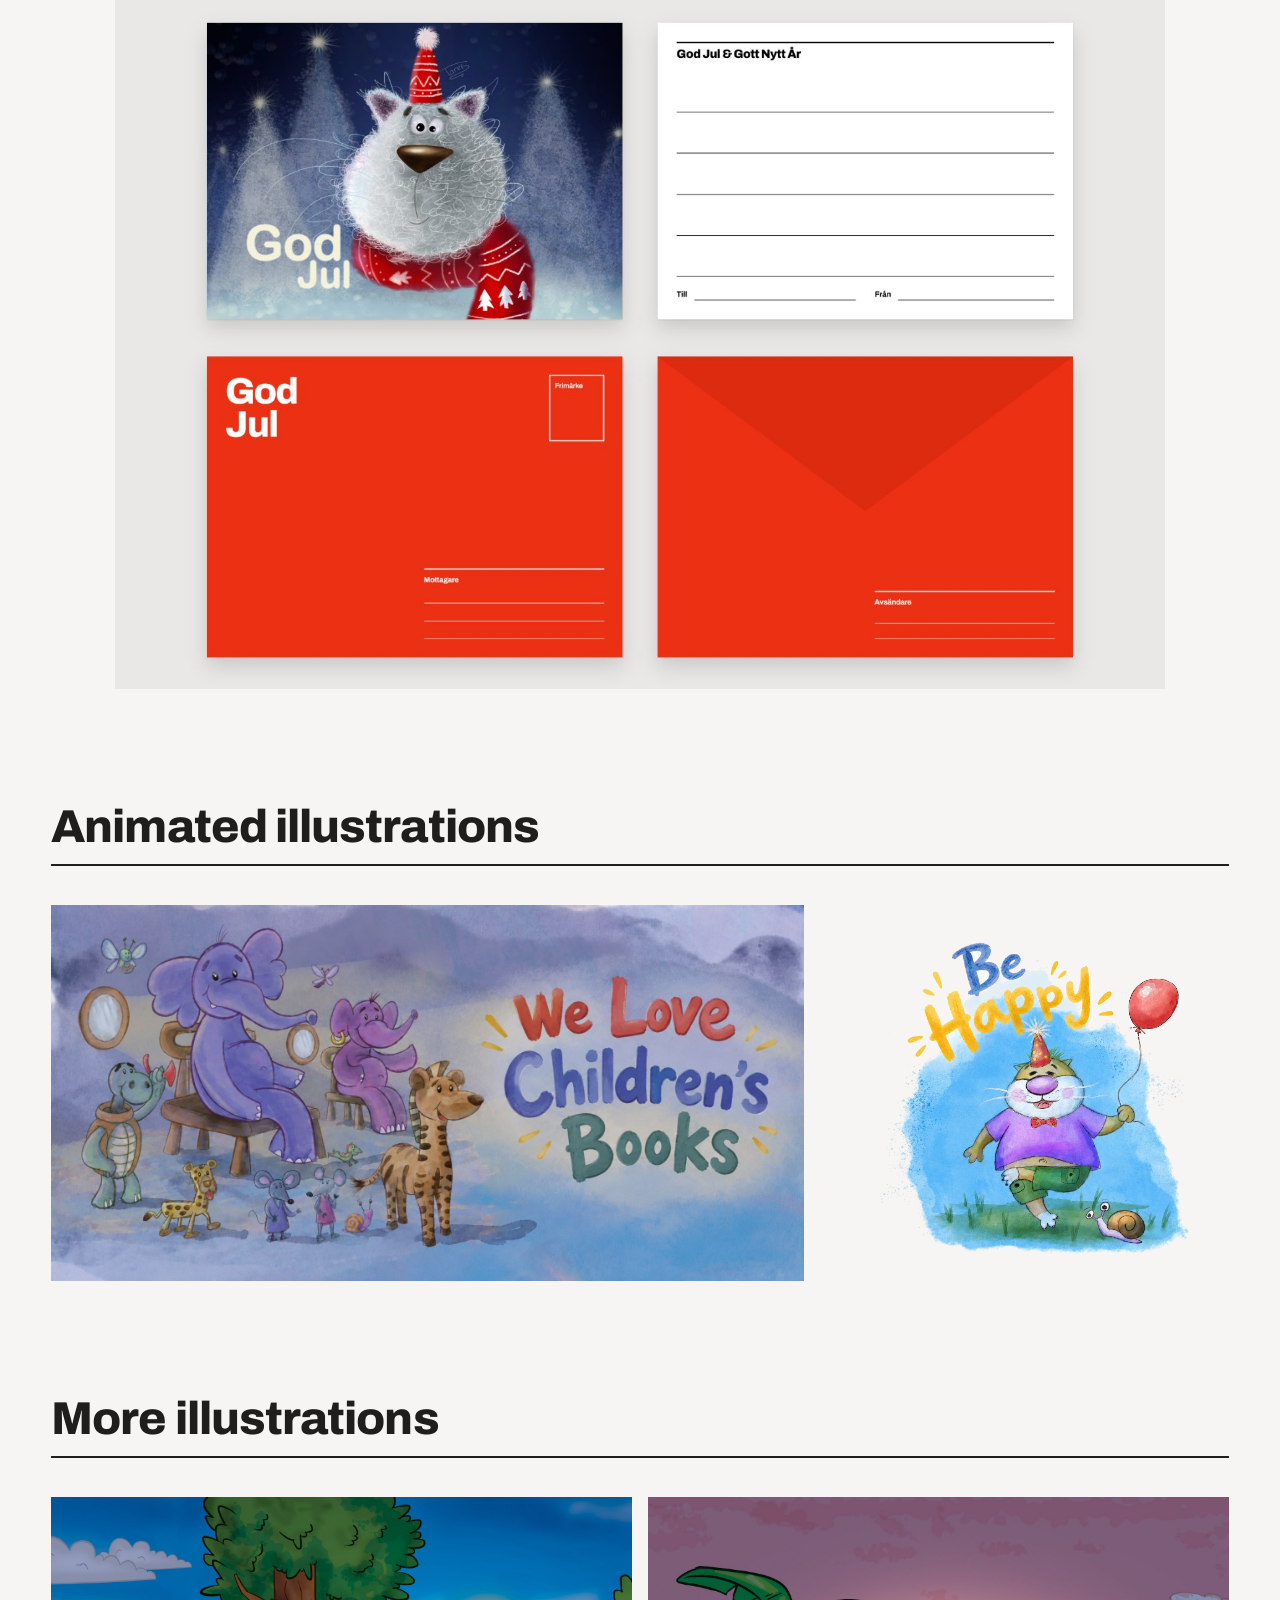
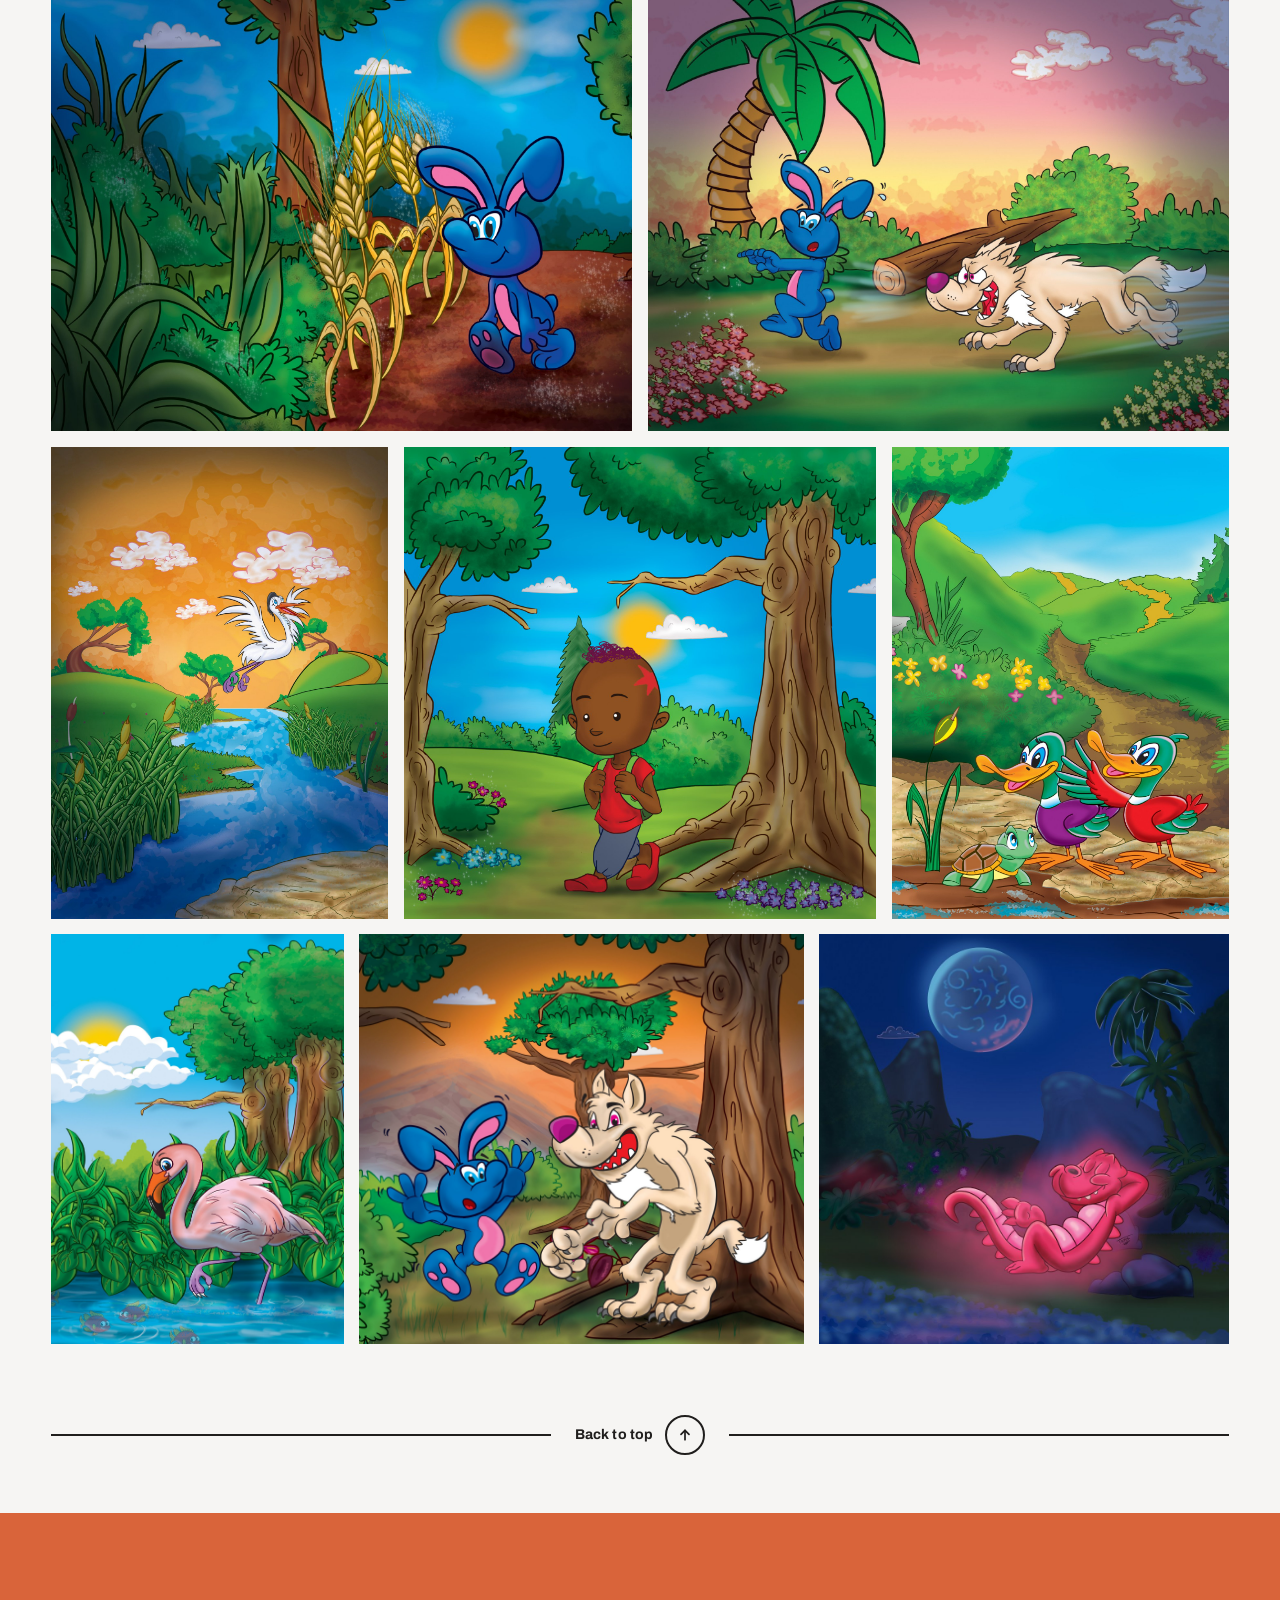
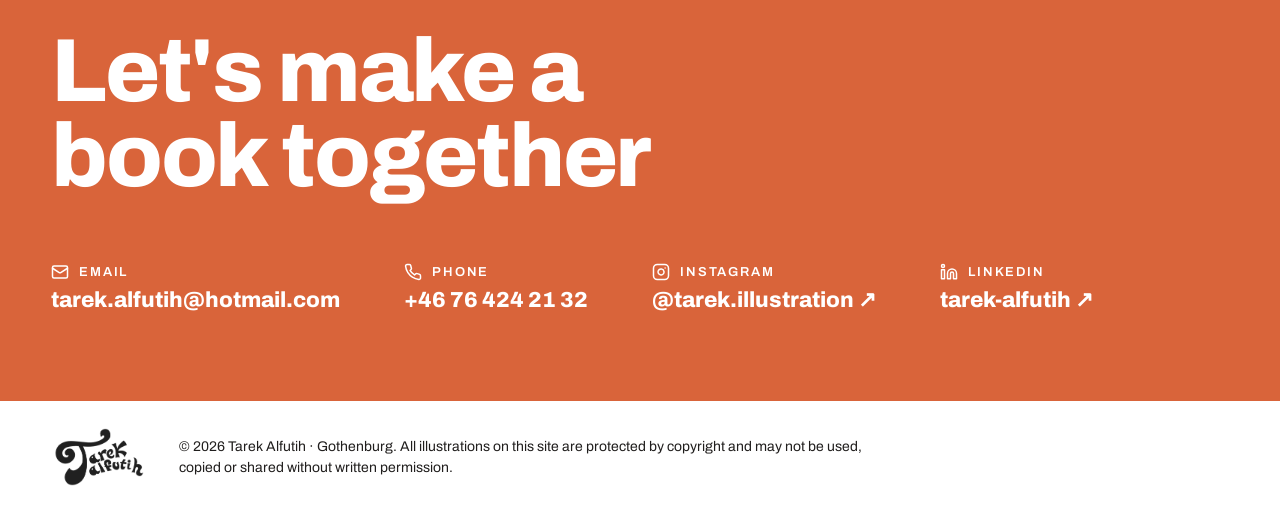
==== commit d7b6d2ad: "fix: improve responsive layouts for ultrawide, 4K and TV displays Co-Authored-By: Claude Opus 5.5 <n" ====
--- a/src/index.html
+++ b/src/index.html
@@ -15,9 +15,11 @@
   var vw = document.documentElement.clientWidth, vh = window.innerHeight, land = vw > vh;
   var bp = vw >= 1680 ? 0 : vw >= 1300 ? 1 : (vw >= 1000 || (land && vw >= 600)) ? 2 : vw >= 600 ? 3 : land ? 2 : 4;
   var r = document.documentElement;
+  var fw = [1920, 1440, 1180, 820, 390][bp], z = Math.min(vw / fw, Math.max(1, vh / (fw * .5625)));
   r.setAttribute('data-bp', bp);
-  r.style.setProperty('--z', vw / [1920, 1440, 1180, 820, 390][bp]);
-  r.style.setProperty('--hdr', Math.round([80, 80, 72, 72, 60][bp] * vw / [1920, 1440, 1180, 820, 390][bp]) + 'px');
+  r.style.setProperty('--z', z);
+  r.style.setProperty('--hdrw', vw / z + 'px');
+  r.style.setProperty('--hdr', Math.round([80, 80, 72, 72, 60][bp] * z) + 'px');
 })();
 </script>
 <link rel="stylesheet" href="css/site.css">
@@ -267,16 +269,16 @@
     <section id="more" class="cat" aria-labelledby="more-h">
       <h2 id="more-h" class="h-sub">More illustrations</h2>
       <div class="more more-wide">
-        <div class="more-row">
+        <div class="more-row" style="--sum:2.174;--gaps:1">
           <img data-zoom src="images/br-wheat.jpg" alt="Blue rabbit in the wheat field" loading="lazy" style="--ar:1.087;aspect-ratio:1800/1656" sizes="(max-width:600px) 100vw, 50vw">
           <img data-zoom src="images/br-palm.jpg" alt="Blue rabbit running from the wolf" loading="lazy" style="--ar:1.087;aspect-ratio:1800/1656" sizes="(max-width:600px) 100vw, 50vw">
         </div>
-        <div class="more-row">
+        <div class="more-row" style="--sum:2.428;--gaps:2">
           <img data-zoom src="images/ani-stork.jpg" alt="Stork flying over the river" loading="lazy" style="--ar:.714;aspect-ratio:1286/1800" sizes="(max-width:600px) 50vw, 33vw">
           <img data-zoom src="images/ani-boy-forest.jpg" alt="A boy with a backpack walking through the forest" loading="lazy" style="--ar:1;aspect-ratio:1600/1600" sizes="(max-width:600px) 50vw, 33vw">
           <img data-zoom src="images/ani-ducks.jpg" alt="Two ducks and a turtle" loading="lazy" style="--ar:.714;aspect-ratio:1286/1800" sizes="(max-width:600px) 50vw, 33vw">
         </div>
-        <div class="more-row">
+        <div class="more-row" style="--sum:2.801;--gaps:2">
           <img data-zoom src="images/ani-flamingo.jpg" alt="Flamingo in the lake" loading="lazy" style="--ar:.714;aspect-ratio:1286/1800" sizes="(max-width:600px) 50vw, 25vw">
           <img data-zoom src="images/br-tree.jpg" alt="Blue rabbit meets the wolf under the tree" loading="lazy" style="--ar:1.087;aspect-ratio:1800/1656" sizes="(max-width:600px) 100vw, 40vw">
           <img data-zoom src="images/sw-crocodile.jpg" alt="Pink crocodile resting under the moon" loading="lazy" style="--ar:1;aspect-ratio:1;background:#1b2550" sizes="(max-width:600px) 100vw, 35vw">
--- a/src/css/site.css
+++ b/src/css/site.css
@@ -9,6 +9,15 @@
   --accent-dk: #b84f2a;
   --padx: clamp(20px, 4vw, 72px);
   --hdr: 80px;
+  /* Big screens. Content width stops growing past 16:9 (ultrawide gets centred content); on screens up
+     to 16:9 - including 4K - nothing changes. --u is "1vw" capped the same way, for vw-scaled sizes. */
+  --pagew: max(1920px, 177.78vh);
+  --u: min(1vw, max(19.2px, 1.7778vh));
+  --gutter: max(var(--padx), calc((100vw - var(--pagew)) / 2 + var(--padx)));
+  --cgutter: max(clamp(20px, 4vw, 56px), calc((100vw - var(--pagew)) / 2 + clamp(20px, 4vw, 56px)));
+  /* Height you can see below the sticky header and category bar: artwork is never taller than this,
+     so a piece never has to be scrolled to be seen whole (short TV/zoomed windows, ultrawide). */
+  --avail: calc(100svh - var(--hdr) - 96px);
 }
 *, *::before, *::after { box-sizing: border-box; }
 html { scroll-behavior: smooth; }
@@ -27,7 +36,8 @@
 
 /* ---------- Header ---------- */
 .hdr { position: sticky; top: 0; z-index: 50; }
-.hdr-art { position: relative; width: 1920px; height: 80px; zoom: var(--z, 1); }
+/* width = viewport / zoom, so the bar always spans the screen even when the zoom is capped (ultrawide) */
+.hdr-art { position: relative; width: var(--hdrw, 1920px); height: 80px; zoom: var(--z, 1); }
 .hdr-bar { position: absolute; inset: 0; z-index: 2; display: flex; justify-content: space-between; align-items: center; padding: 0 48px; background: var(--bg); border-bottom: 2px solid var(--ink); }
 .hdr-logo { font: 800 24px/1 Archivo; letter-spacing: -.015em; color: var(--ink); text-decoration: none; white-space: nowrap; }
 .hdr-nav { display: flex; align-items: center; gap: 36px; }
@@ -38,22 +48,20 @@
 .hdr-burger { all: unset; display: none; }
 .hdr-menu { display: none; }
 
-[data-bp="1"] .hdr-art { width: 1440px; }
 [data-bp="1"] .hdr-bar { padding: 0 40px; }
 [data-bp="1"] .hdr-logo { font-size: 22px; }
 [data-bp="1"] .hdr-nav { gap: 32px; }
 [data-bp="1"] .hdr-nav a { font-size: 15px; }
 [data-bp="1"] .hdr-nav a.hdr-cta { padding: 11px 18px; }
 
-[data-bp="2"] .hdr-art, [data-bp="3"] .hdr-art { width: 1180px; height: 72px; }
-[data-bp="3"] .hdr-art { width: 820px; }
+[data-bp="2"] .hdr-art, [data-bp="3"] .hdr-art { height: 72px; }
 [data-bp="2"] .hdr-bar, [data-bp="3"] .hdr-bar { padding: 0 32px; }
 [data-bp="2"] .hdr-logo, [data-bp="3"] .hdr-logo { font-size: 20px; }
 [data-bp="2"] .hdr-nav, [data-bp="3"] .hdr-nav { gap: 28px; }
 [data-bp="2"] .hdr-nav a, [data-bp="3"] .hdr-nav a { font-size: 15px; }
 [data-bp="2"] .hdr-nav a.hdr-cta, [data-bp="3"] .hdr-nav a.hdr-cta { padding: 10px 16px; }
 
-[data-bp="4"] .hdr-art { width: 390px; height: 60px; }
+[data-bp="4"] .hdr-art { height: 60px; }
 [data-bp="4"] .hdr-bar { padding: 0 20px; }
 [data-bp="4"] .hdr-logo { font-size: 18px; }
 [data-bp="4"] .hdr-nav { display: none; }
@@ -88,7 +96,7 @@
 .hero-next-btn:focus-visible { outline: 2px solid var(--accent); outline-offset: 2px; }
 
 /* ---------- Intro ---------- */
-.intro { background: var(--bg); padding: clamp(40px, 8vh, 104px) var(--padx) clamp(16px, 3vh, 32px); display: flex; flex-direction: column; gap: clamp(18px, 3.4vh, 36px); }
+.intro { background: var(--bg); padding: clamp(40px, 8vh, 104px) var(--gutter) clamp(16px, 3vh, 32px); display: flex; flex-direction: column; gap: clamp(18px, 3.4vh, 36px); }
 .intro-top { position: relative; display: grid; grid-template-columns: minmax(0, 1.1fr) minmax(0, 1fr); gap: clamp(14px, 2.4vh, 24px) clamp(24px, 4vw, 72px); align-items: end; padding-bottom: clamp(16px, 3vh, 28px); }
 .intro h2 { margin: 0; font: 800 clamp(40px, 5vw, 84px)/1 Archivo; letter-spacing: -.02em; text-wrap: balance; }
 .intro h2 > span { display: inline-block; }
@@ -97,7 +105,7 @@
 .intro-text a { font-weight: 700; text-decoration: underline; text-underline-offset: 3px; }
 .intro-rule { position: absolute; left: 0; right: 0; bottom: 0; height: 2px; background: var(--ink); transform-origin: 0 50%; }
 
-[data-bp="3"] .intro, [data-bp="4"] .intro { padding: clamp(20px, 3vh, 48px) var(--padx) clamp(12px, 2vh, 24px); gap: clamp(12px, 2vh, 28px); }
+[data-bp="3"] .intro, [data-bp="4"] .intro { padding: clamp(20px, 3vh, 48px) var(--gutter) clamp(12px, 2vh, 24px); gap: clamp(12px, 2vh, 28px); }
 [data-bp="3"] .intro-top, [data-bp="4"] .intro-top { grid-template-columns: minmax(0, 1fr); gap: clamp(10px, 1.6vh, 20px) clamp(24px, 4vw, 72px); padding-bottom: clamp(12px, 2vh, 24px); }
 [data-bp="3"] .intro h2, [data-bp="4"] .intro h2 { font-size: clamp(28px, 6.4vw, 52px); }
 [data-bp="3"] .intro-text, [data-bp="4"] .intro-text { max-width: 640px; gap: .5em; font-size: clamp(14px, 2.1vw, 18px); line-height: 1.45; }
@@ -109,7 +117,7 @@
 .collage .cg-portrait img { object-position: 50% 25%; filter: grayscale(1); }
 .collage .cg-portrait img:hover { transform: none; }
 
-.collage-wide { width: min(100%, calc((100svh - var(--hdr) - var(--extra, 280px)) * 2.75)); aspect-ratio: 2.75; display: grid; grid-template-columns: 2fr 1.5fr 2fr; gap: 8px; }
+.collage-wide { width: min(100%, max(calc((100svh - var(--hdr) - var(--extra, 280px)) * 2.75), 50%)); aspect-ratio: 2.75; display: grid; grid-template-columns: 2fr 1.5fr 2fr; gap: 8px; }
 .cg-col { display: grid; grid-template-rows: 1fr 1fr; gap: 8px; min-height: 0; }
 .cg-pair { display: grid; grid-template-columns: 1fr 1fr; gap: 8px; min-height: 0; }
 .cg-cell { position: relative; overflow: hidden; min-width: 0; min-height: 0; background: #e8e6e4; }
@@ -135,17 +143,17 @@
 .ruled-link > a:hover, .ruled-link > button:hover { color: var(--accent); }
 .ruled-link > a:focus-visible, .ruled-link > button:focus-visible { outline: 2px solid var(--accent); outline-offset: 4px; }
 .circ { width: 40px; height: 40px; border: 2px solid currentColor; border-radius: 50%; display: flex; align-items: center; justify-content: center; }
-.to-top { background: var(--bg); padding: clamp(40px, 6vh, 72px) var(--padx); }
+.to-top { background: var(--bg); padding: clamp(40px, 6vh, 72px) var(--gutter); }
 
 /* ---------- Work ---------- */
 .work { background: var(--bg); }
-.work-head { padding: clamp(56px, 10vh, 120px) var(--padx) clamp(24px, 4vh, 40px); }
+.work-head { padding: clamp(56px, 10vh, 120px) var(--gutter) clamp(24px, 4vh, 40px); }
 .h-xl { margin: 0; font: 800 clamp(44px, 7vw, 104px)/.95 Archivo; letter-spacing: -.025em; }
 .work-hint { margin: 14px 0 0; display: flex; align-items: center; gap: 10px; font: 500 clamp(15px, 1.1vw, 17px)/1.4 Archivo; }
 .work-hint svg { flex: none; }
 
 .cats { position: sticky; top: var(--hdr); z-index: 40; }
-.cats-in { background: var(--bg); border-bottom: 2px solid var(--ink); padding: 0 var(--padx); }
+.cats-in { background: var(--bg); border-bottom: 2px solid var(--ink); padding: 0 var(--gutter); }
 .cats-row { position: relative; display: flex; gap: clamp(20px, 2.6vw, 40px); overflow-x: auto; scrollbar-width: none; }
 .cats-row::-webkit-scrollbar { display: none; }
 .cats-row button { all: unset; flex: none; cursor: pointer; white-space: nowrap; font: 600 15px/1 Archivo; letter-spacing: .01em; padding: 20px 0 16px; margin-bottom: -2px; border-bottom: 3px solid transparent; color: var(--ink); transition: color .2s, border-color .2s; }
@@ -160,32 +168,32 @@
 [data-bp="4"] .cats-row button[aria-current="true"] { background: var(--ink); color: #fff; border-color: var(--ink); }
 [data-bp="4"] .cats-row button:active { background: var(--accent); border-color: var(--accent); color: #fff; }
 
-.work-body { padding: clamp(40px, 6vh, 72px) var(--padx) clamp(8px, 1.5vh, 24px); display: flex; flex-direction: column; gap: clamp(64px, 9vw, 120px); }
+.work-body { padding: clamp(40px, 6vh, 72px) var(--gutter) clamp(8px, 1.5vh, 24px); display: flex; flex-direction: column; gap: clamp(64px, 9vw, 120px); }
 .cat { display: flex; flex-direction: column; gap: clamp(24px, 3vw, 40px); }
 .h-sub { margin: 0; font: 800 clamp(30px, 3.6vw, 52px)/1 Archivo; letter-spacing: -.02em; padding-bottom: 14px; border-bottom: 2px solid var(--ink); }
 .eyebrow { font: 700 12px/1 Archivo; letter-spacing: .14em; text-transform: uppercase; padding-bottom: 12px; border-bottom: 2px solid rgba(255, 255, 255, .6); }
 [data-zoom], [data-zoom-src] { cursor: zoom-in; }
 
 /* Picture books */
-.books { display: flex; flex-direction: column; gap: clamp(48px, 6vw, 88px); }
+.books { display: flex; flex-direction: column; gap: clamp(48px, calc(6 * var(--u)), 88px); }
 /* Above 1440px the blocks scale with the screen (max(old, 1440px-laptop vw)), so desktop = laptop, bigger. */
-.book { position: relative; overflow: hidden; padding: max(clamp(32px, 6vw, 88px), 6vw) max(clamp(20px, 5vw, 80px), 5vw); }
+.book { position: relative; overflow: hidden; padding: max(clamp(32px, calc(6 * var(--u)), 88px), calc(6 * var(--u))) max(clamp(20px, calc(5 * var(--u)), 80px), calc(5 * var(--u))); }
 .book-sk { background: #0f1a3a url(../images/book-bg-night.jpg) center 70%/cover no-repeat; }
 .book-sk-bg { position: absolute; inset: 0; background: linear-gradient(90deg, rgba(8, 14, 38, .15) 0%, rgba(8, 14, 38, .55) 55%, rgba(8, 14, 38, .75) 100%); }
-.book-isl { background: #2a1640 url(../images/islams-bg-balloons.jpg) center/cover no-repeat; display: flex; flex-direction: column; gap: clamp(40px, 6vw, 72px); }
+.book-isl { background: #2a1640 url(../images/islams-bg-balloons.jpg) center/cover no-repeat; display: flex; flex-direction: column; gap: clamp(40px, calc(6 * var(--u)), 72px); }
 .book-isl-bg { position: absolute; inset: 0; background: linear-gradient(90deg, rgba(42, 18, 66, .35) 0%, rgba(42, 18, 66, .72) 55%, rgba(30, 12, 48, .86) 100%), linear-gradient(180deg, rgba(30, 12, 48, .2) 0%, rgba(30, 12, 48, .85) 60%, rgba(24, 10, 40, .95) 100%); }
-.book-top { position: relative; display: flex; flex-wrap: wrap; gap: max(clamp(28px, 5vw, 72px), 5vw); align-items: center; }
-.book-cover { display: block; flex: 0 1 max(clamp(220px, 28vw, 380px), 26.39vw); width: max(clamp(220px, 28vw, 380px), 26.39vw); max-width: 100%; aspect-ratio: 1; object-fit: cover; box-shadow: 0 24px 48px rgba(0, 0, 0, .5); transform: rotate(var(--rot)); }
-.book-info { flex: 1 1 320px; display: flex; flex-direction: column; gap: max(16px, 1.111vw); max-width: max(540px, 37.5vw); min-width: 0; color: #fff; }
+.book-top { position: relative; display: flex; flex-wrap: wrap; gap: max(clamp(28px, calc(5 * var(--u)), 72px), calc(5 * var(--u))); align-items: center; }
+.book-cover { display: block; flex: 0 1 max(clamp(220px, calc(28 * var(--u)), 380px), calc(26.39 * var(--u))); width: max(clamp(220px, calc(28 * var(--u)), 380px), calc(26.39 * var(--u))); max-width: min(100%, var(--avail)); aspect-ratio: 1; object-fit: cover; box-shadow: 0 24px 48px rgba(0, 0, 0, .5); transform: rotate(var(--rot)); }
+.book-info { flex: 1 1 320px; display: flex; flex-direction: column; gap: max(16px, calc(1.111 * var(--u))); max-width: max(540px, calc(37.5 * var(--u))); min-width: 0; color: #fff; }
 .book-title { display: flex; flex-direction: column; gap: 6px; }
-.book-title span { font: 500 max(16px, 1.111vw)/1.3 Archivo; }
-.rainbow { margin: 0; font: 800 max(clamp(32px, 3.4vw, 50px), 3.472vw)/1.1 Archivo; letter-spacing: -.02em; color: #ff8fc8; background: linear-gradient(90deg, #ff8fc8, #ffb86b, #f2e45c, #7fe3a0, #7fe3d2, #8fb8ff, #ff8fc8); background-size: 300% 100%; -webkit-background-clip: text; background-clip: text; -webkit-text-fill-color: transparent; animation: hmHue 6s linear infinite; }
+.book-title span { font: 500 max(16px, calc(1.111 * var(--u)))/1.3 Archivo; }
+.rainbow { margin: 0; font: 800 max(clamp(32px, calc(3.4 * var(--u)), 50px), calc(3.472 * var(--u)))/1.1 Archivo; letter-spacing: -.02em; color: #ff8fc8; background: linear-gradient(90deg, #ff8fc8, #ffb86b, #f2e45c, #7fe3a0, #7fe3d2, #8fb8ff, #ff8fc8); background-size: 300% 100%; -webkit-background-clip: text; background-clip: text; -webkit-text-fill-color: transparent; animation: hmHue 6s linear infinite; }
 .rainbow-isl { color: #f6b3d6; background-image: linear-gradient(90deg, #f6b3d6, #c9b3ff, #9fd8ff, #ffe3a3, #f6b3d6); animation-duration: 7s; text-wrap: balance; }
-.book-sold { font: 800 max(20px, 1.389vw)/1 Archivo; color: #5fd08a; }
+.book-sold { font: 800 max(20px, calc(1.389 * var(--u)))/1 Archivo; color: #5fd08a; }
 .book-copy { display: flex; flex-direction: column; gap: 10px; }
-.book-copy p { margin: 0; font: 400 max(clamp(15px, 1.15vw, 17px), 1.181vw)/1.55 Archivo; color: #fff; text-wrap: pretty; }
+.book-copy p { margin: 0; font: 400 max(clamp(15px, calc(1.15 * var(--u)), 17px), calc(1.181 * var(--u)))/1.55 Archivo; color: #fff; text-wrap: pretty; }
 .book-btns { display: flex; flex-wrap: wrap; gap: 10px; margin-top: 4px; }
-.book-btns a { display: flex; align-items: center; text-decoration: none; font: 700 max(15px, 1.042vw)/1 Archivo; white-space: nowrap; flex: none; transition: background .2s, color .2s; }
+.book-btns a { display: flex; align-items: center; text-decoration: none; font: 700 max(15px, calc(1.042 * var(--u)))/1 Archivo; white-space: nowrap; flex: none; transition: background .2s, color .2s; }
 .btn-fill { padding: .8em 1.2em; background: #f2c14e; color: var(--ink); }
 .btn-fill:hover { background: #fff; color: var(--ink); }
 .btn-line { padding: .67em 1.07em; border: 2px solid #f2c14e; color: #f2c14e; }
@@ -195,11 +203,11 @@
 [data-bp="4"] .book-cover { flex: 0 0 auto; width: min(100%, calc(100svh - 447px)); max-width: none; margin: 0; box-shadow: 0 10px 24px rgba(0, 0, 0, .35); transform: none; }
 [data-bp="4"] .not-phone { display: none; }
 .book-pages { position: relative; display: flex; flex-direction: column; gap: 20px; }
-.book-sk .book-pages { margin-top: clamp(40px, 6vw, 72px); }
+.book-sk .book-pages { margin-top: clamp(40px, calc(6 * var(--u)), 72px); }
 .spreads { display: grid; grid-template-columns: minmax(0, 1fr); gap: clamp(16px, 2vw, 32px); }
-.spreads img { display: block; width: 100%; height: auto; aspect-ratio: 2/1; object-fit: cover; background: #1b2550; box-shadow: 0 10px 24px rgba(0, 0, 0, .35); }
+.spreads img { display: block; justify-self: center; width: min(100%, calc(var(--avail) * 2)); height: auto; aspect-ratio: 2/1; object-fit: cover; background: #1b2550; box-shadow: 0 10px 24px rgba(0, 0, 0, .35); }
 .isl-grid { display: grid; grid-template-columns: repeat(auto-fit, minmax(min(100%, max(320px, calc(50% - 16px))), 1fr)); gap: clamp(16px, 2vw, 32px); align-items: start; }
-.isl-grid img { display: block; width: 100%; height: auto; aspect-ratio: 2000/1412; background: #2a1640; box-shadow: 0 10px 24px rgba(0, 0, 0, .35); }
+.isl-grid img { display: block; justify-self: center; width: 100%; max-width: calc(var(--avail) * 2000 / 1412); height: auto; aspect-ratio: 2000/1412; background: #2a1640; box-shadow: 0 10px 24px rgba(0, 0, 0, .35); }
 
 /* Covers */
 .covers { display: flex; flex-wrap: wrap; gap: clamp(24px, 3vw, 48px); align-items: flex-start; }
@@ -215,9 +223,9 @@
 .anim canvas { position: absolute; inset: 0; width: 100%; height: 100%; pointer-events: none; }
 .anim-fig { margin: 0; }
 .anim-row { display: flex; flex-wrap: wrap; gap: clamp(16px, 2vw, 32px); align-items: flex-end; width: min(100%, calc((100svh - 310px) * 3.062)); }
-.anim-friends { flex: 2 1 420px; min-width: 0; }
+.anim-friends { flex: 2 1 420px; min-width: 0; max-width: calc(var(--avail) * 2); }
 .anim-friends .anim { aspect-ratio: 2/1; background: #6f6f9a; }
-.anim-happy { flex: 1.062 1 223px; min-width: 0; }
+.anim-happy { flex: 1.062 1 223px; min-width: 0; max-width: calc(var(--avail) * 1293 / 1217); }
 .anim-happy .anim { aspect-ratio: 1293/1217; overflow: hidden; }
 
 /* Game backgrounds: day/night compare */
@@ -254,10 +262,12 @@
 [data-bp="4"] .more-wide { display: none; }
 [data-bp="4"] .more-ph { display: flex; }
 .more-row { display: flex; flex-wrap: nowrap; gap: clamp(10px, 1.2vw, 16px); width: 100%; }
+/* --sum = sum of the row's aspect ratios, --gaps = number of gaps: caps the row at the visible height. */
+.more-wide .more-row { max-width: calc(var(--avail) * var(--sum) + var(--gaps) * clamp(10px, 1.2vw, 16px)); margin-inline: auto; }
 .more-row img { display: block; flex: var(--ar) 1 calc(var(--ar) * 150px); min-width: 0; height: auto; background: #e8e6e4; }
 
 /* ---------- Contact ---------- */
-.contact { background: var(--accent); color: #fff; padding: clamp(64px, 9vw, 128px) clamp(20px, 4vw, 56px) 40px; display: flex; flex-direction: column; gap: clamp(40px, 5vw, 64px); }
+.contact { background: var(--accent); color: #fff; padding: clamp(64px, 9vw, 128px) var(--cgutter) 40px; display: flex; flex-direction: column; gap: clamp(40px, 5vw, 64px); }
 .contact .h-xl { max-width: 900px; text-wrap: balance; }
 .contact-grid { display: flex; flex-wrap: wrap; gap: 28px clamp(40px, 5vw, 80px); }
 /* Padding with matching negative margin: the hover tint gets room without moving the layout. */
@@ -267,7 +277,7 @@
 .c-lbl { display: flex; align-items: center; gap: 10px; font: 600 13px Archivo; letter-spacing: .14em; text-transform: uppercase; }
 .c-lbl svg { display: block; flex: none; }
 .c-val { font: 800 clamp(18px, 1.7vw, 24px)/1.2 Archivo; }
-.foot { display: flex; flex-wrap: wrap; gap: 16px 32px; align-items: center; margin: 24px calc(-1 * clamp(20px, 4vw, 56px)) -40px; padding: 24px clamp(20px, 4vw, 56px); background: #fff; color: var(--ink); }
+.foot { display: flex; flex-wrap: wrap; gap: 16px 32px; align-items: center; margin: 24px calc(-1 * var(--cgutter)) -40px; padding: 24px var(--cgutter); background: #fff; color: var(--ink); }
 .foot img { width: 96px; height: auto; display: block; flex: none; }
 .foot span { font: 400 14px/1.5 Archivo; max-width: 720px; }
 
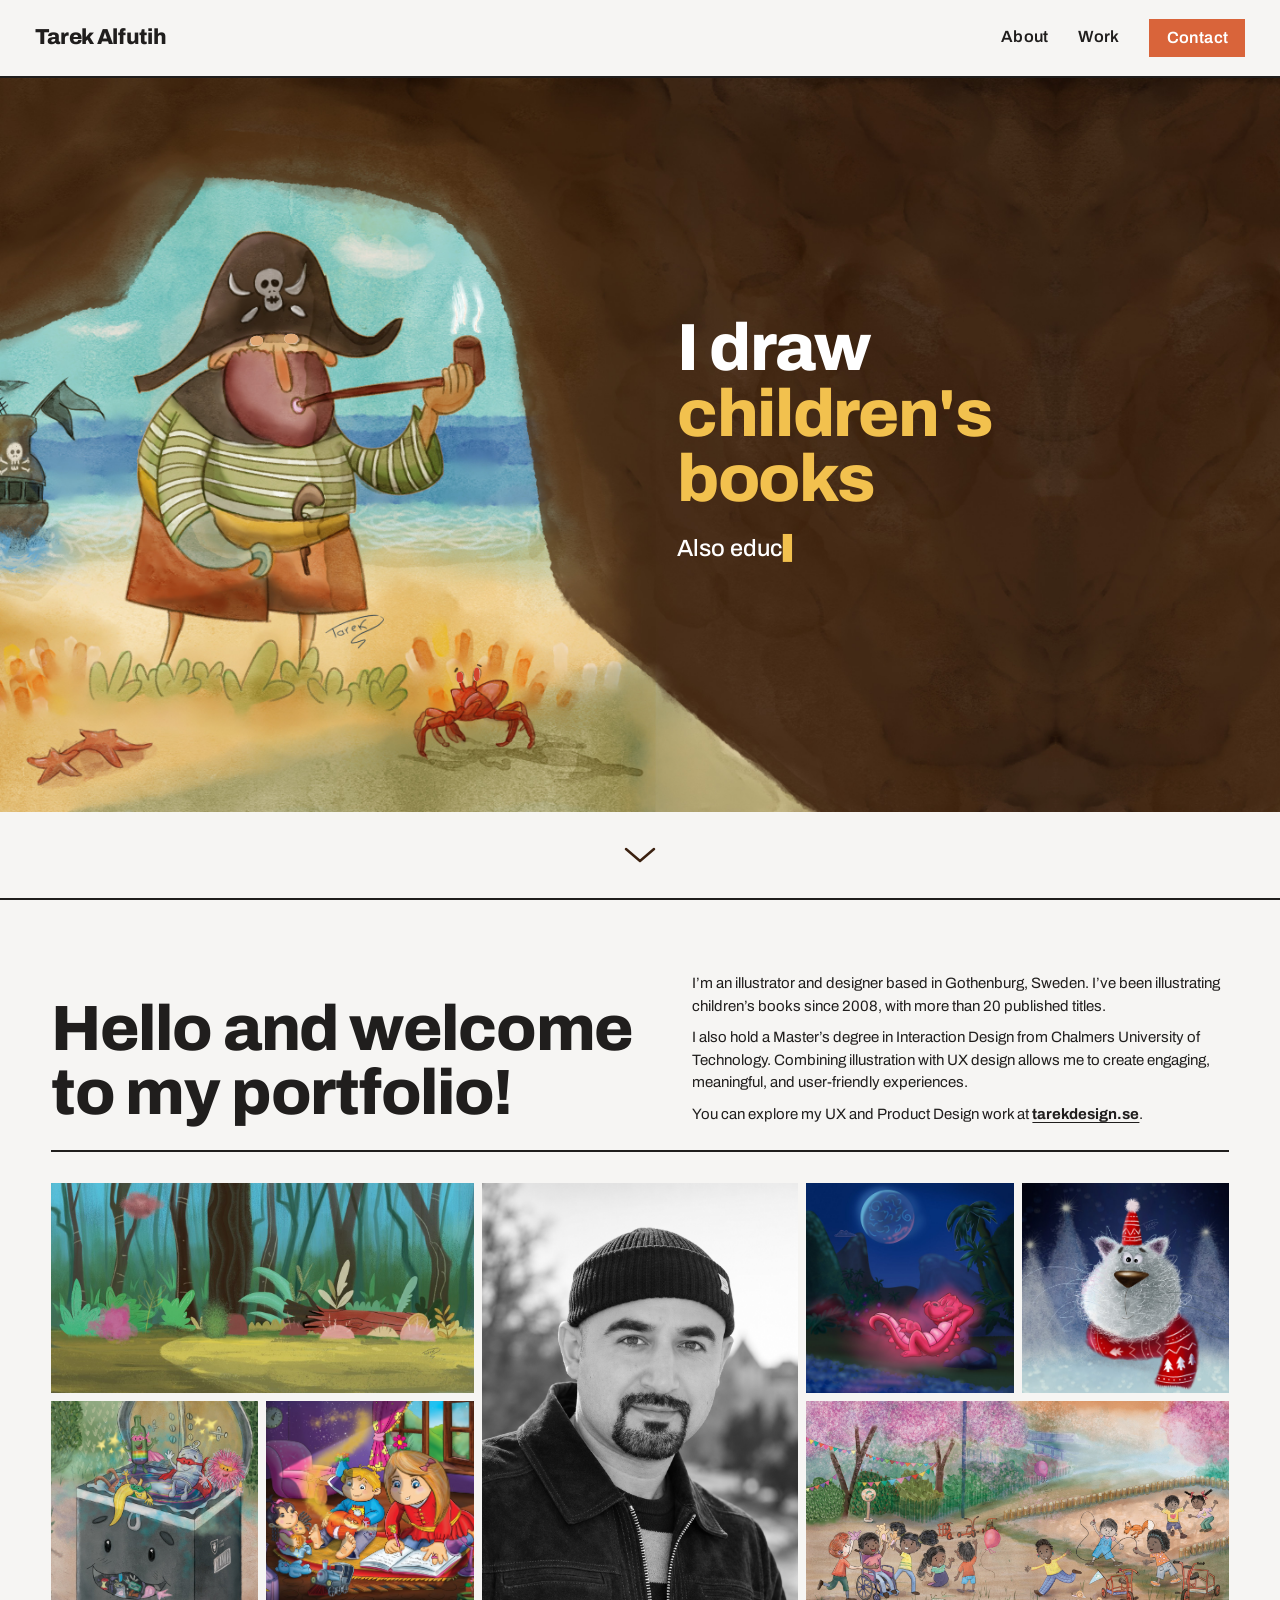
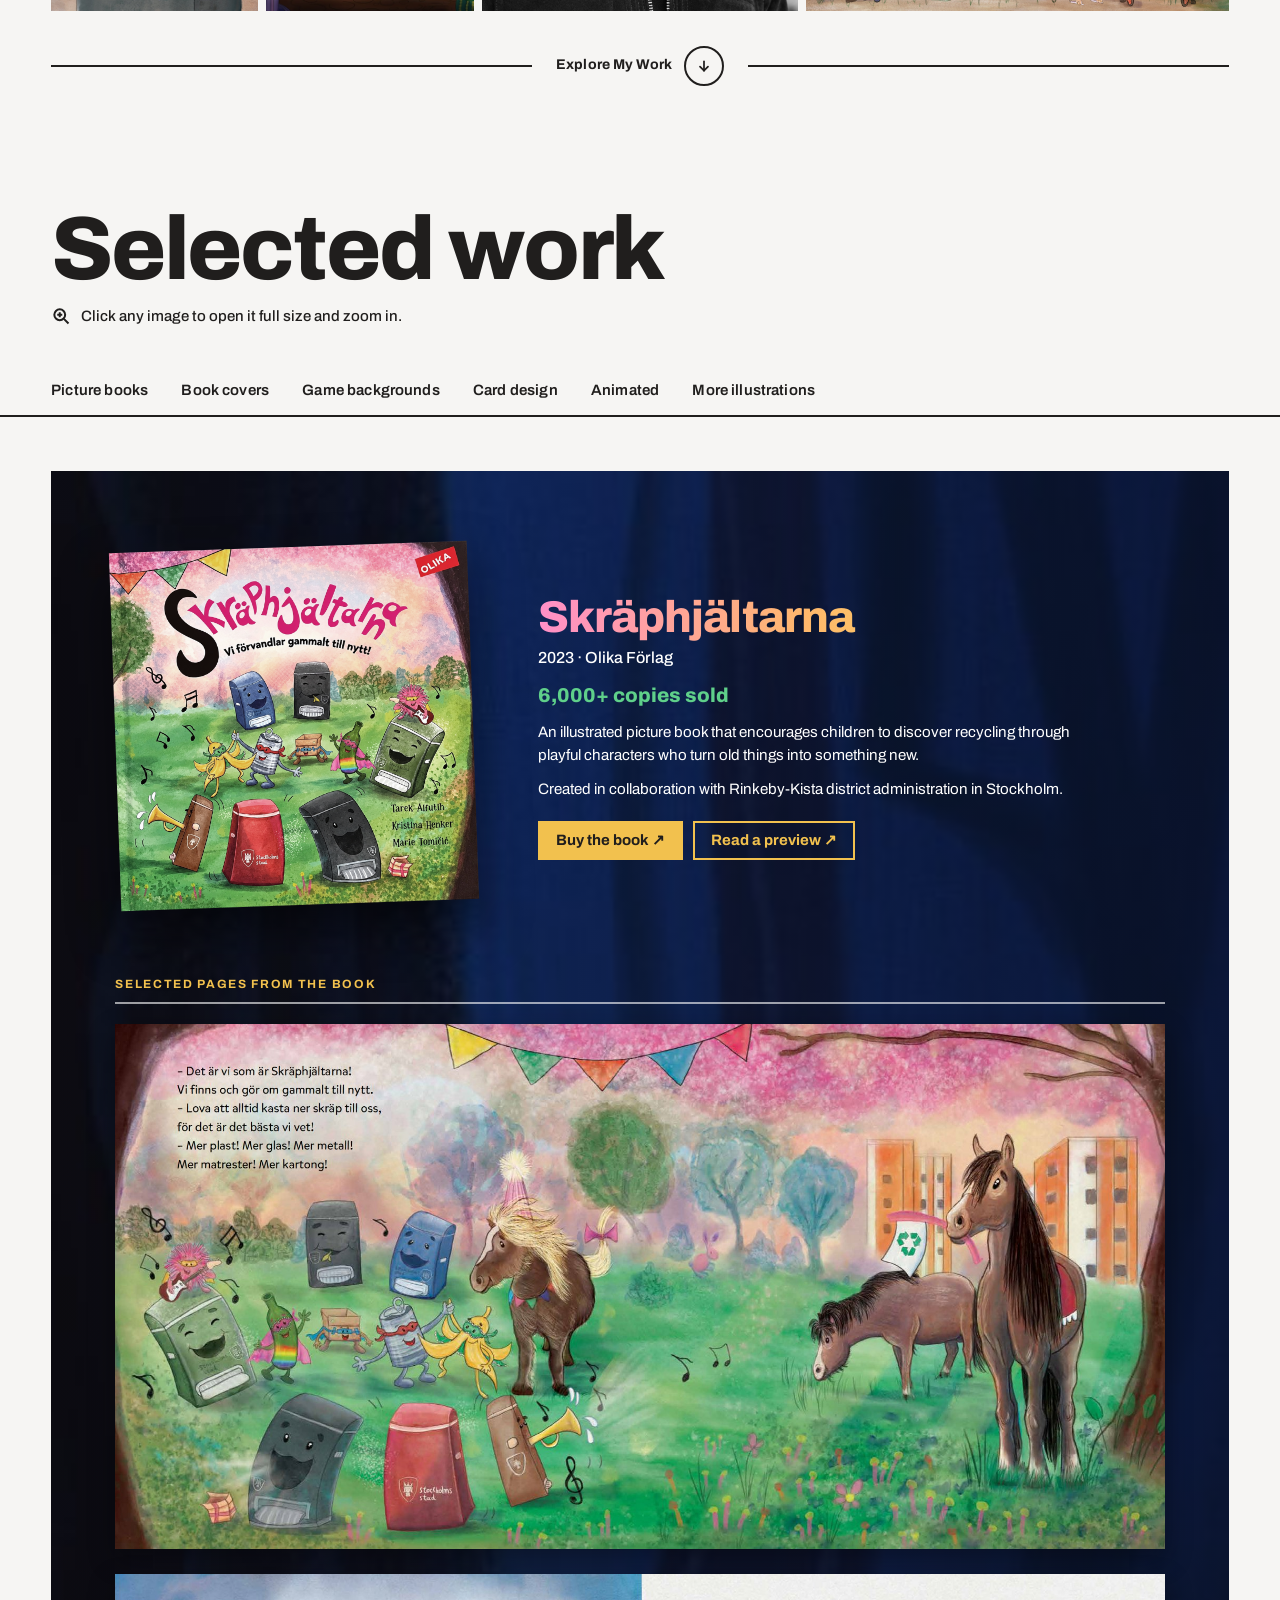
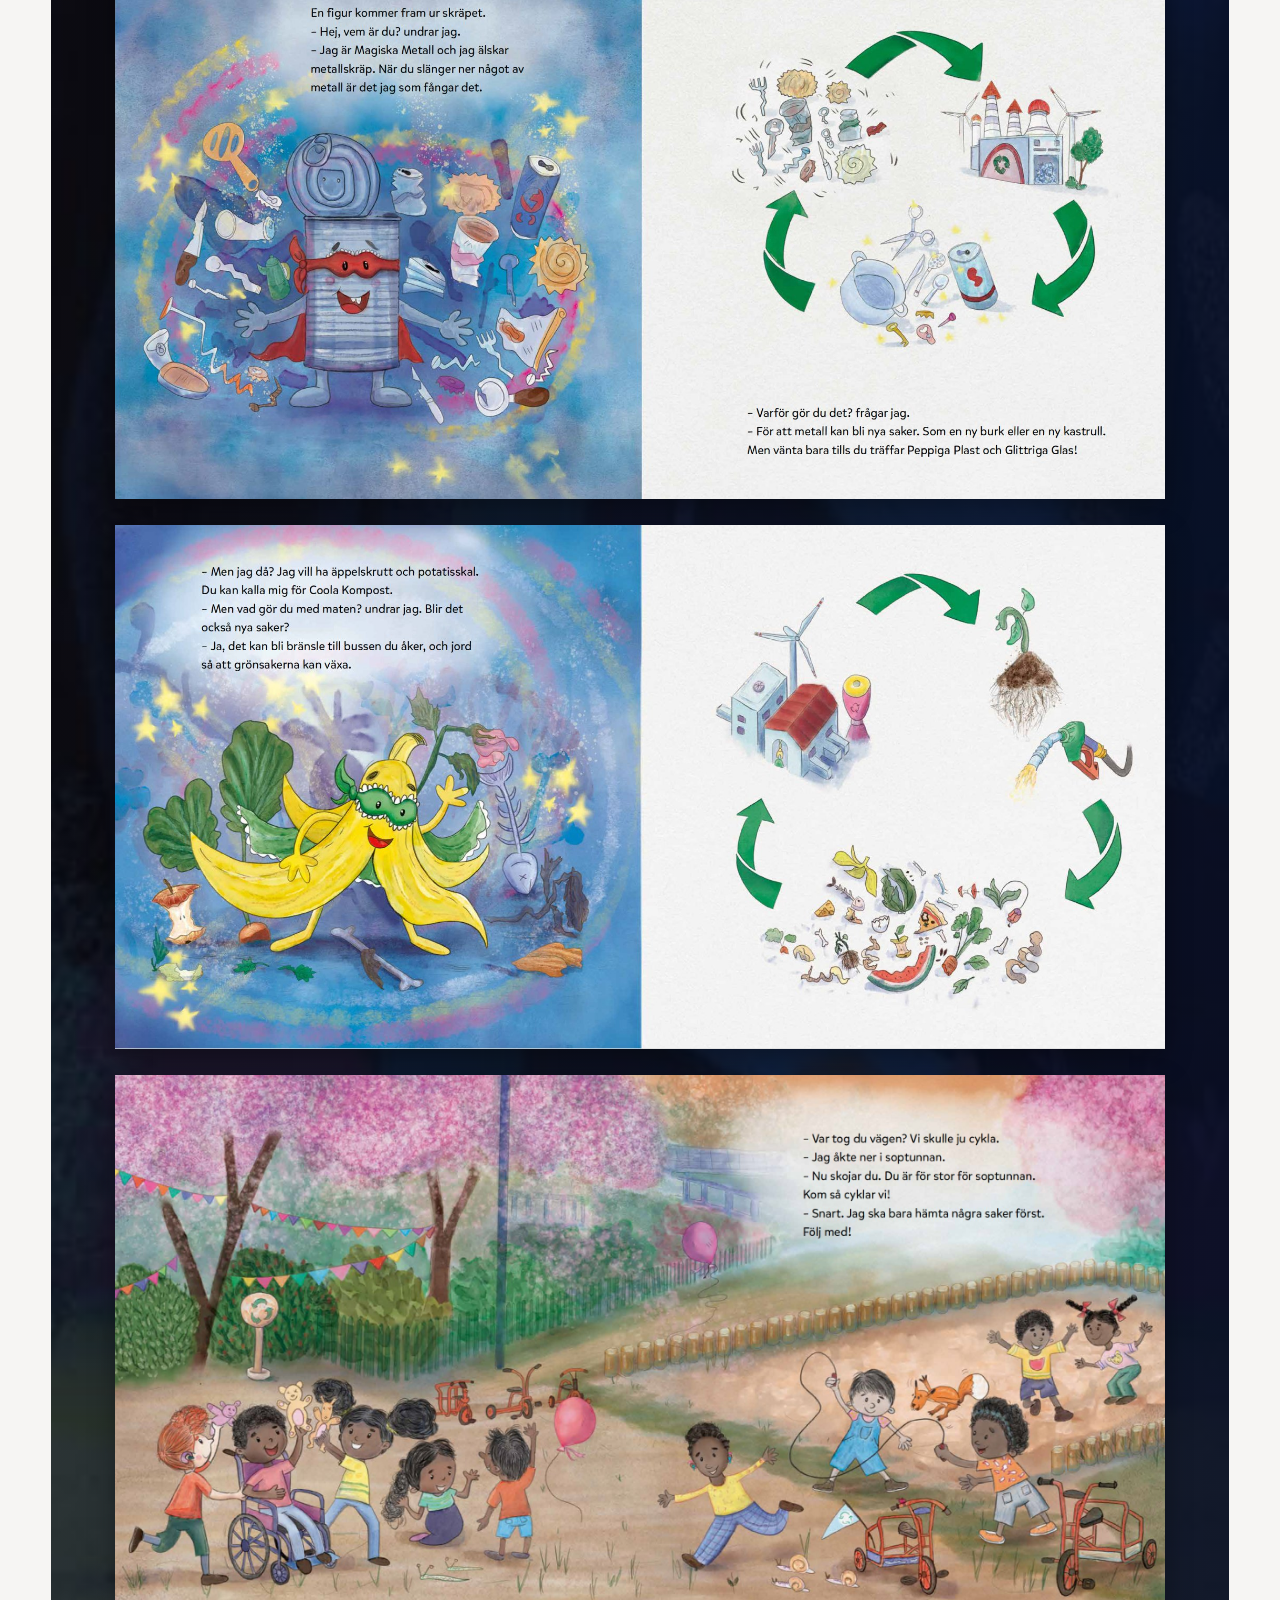
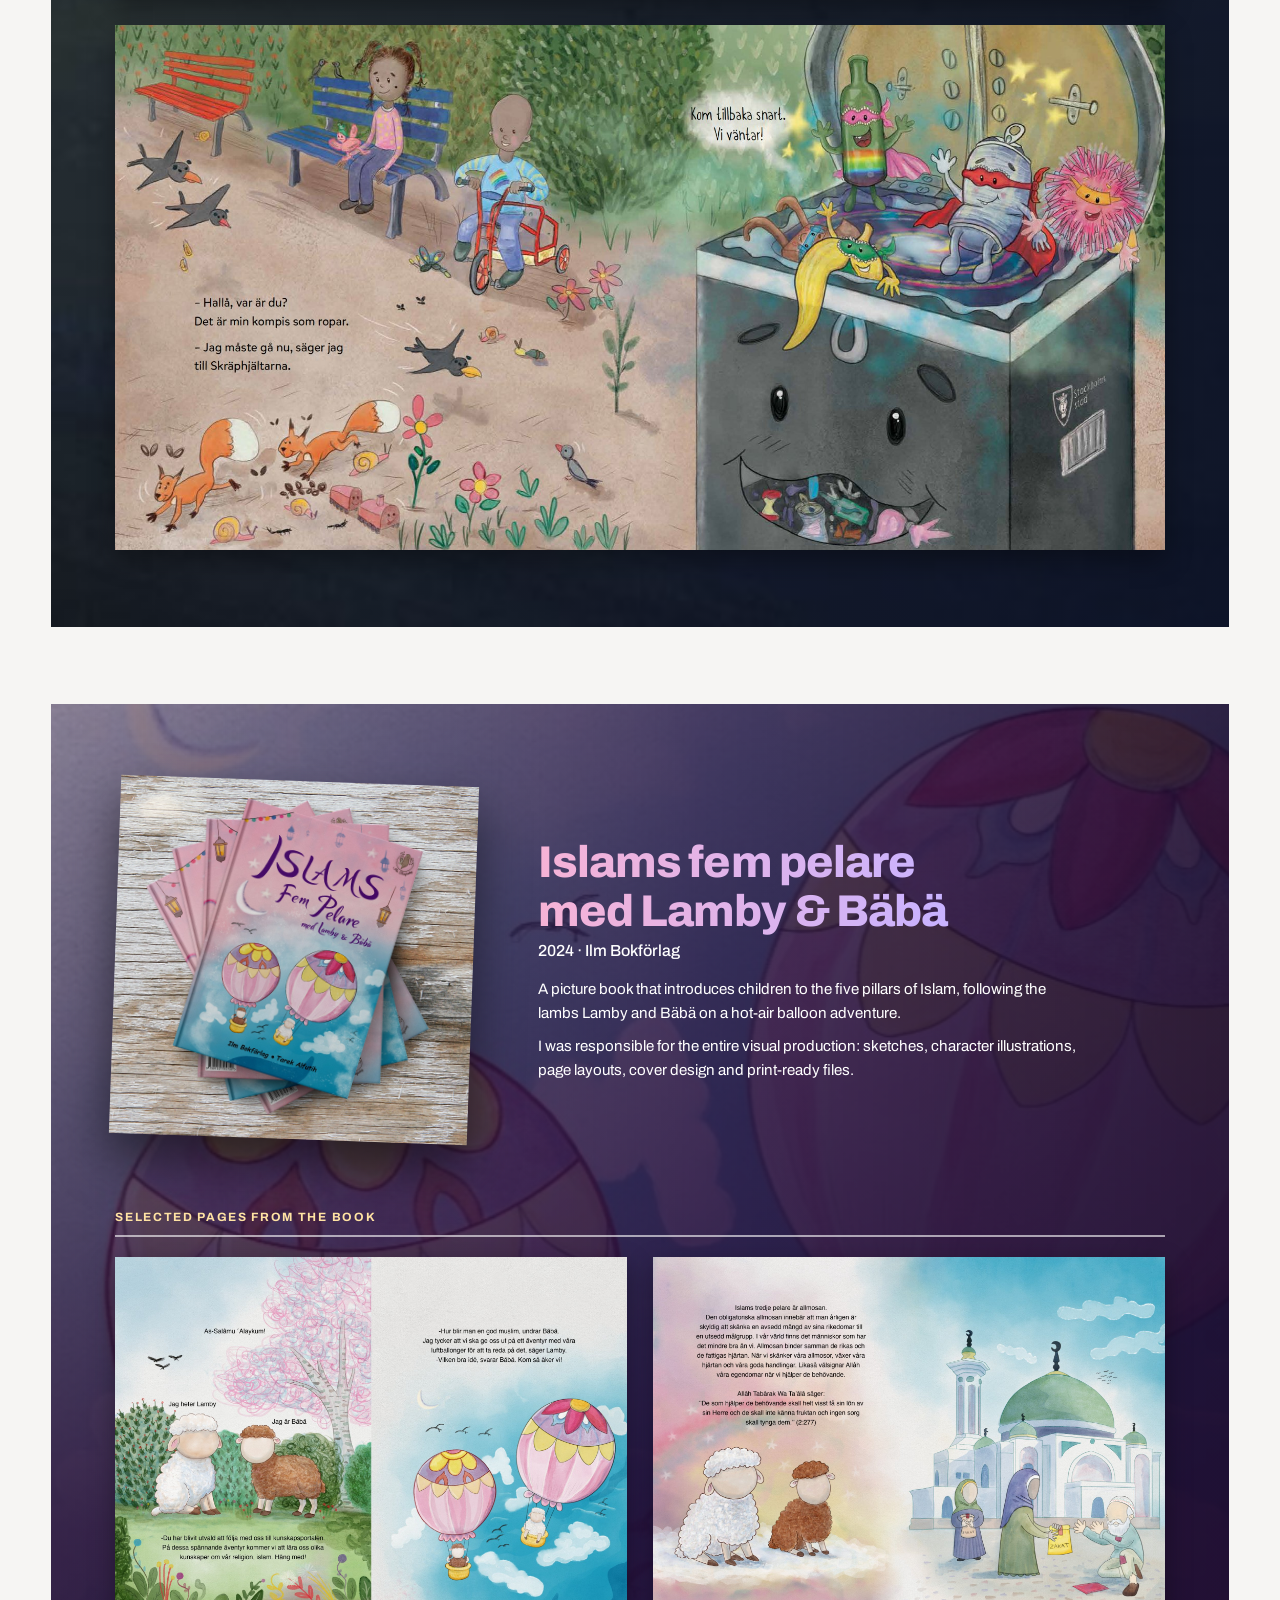
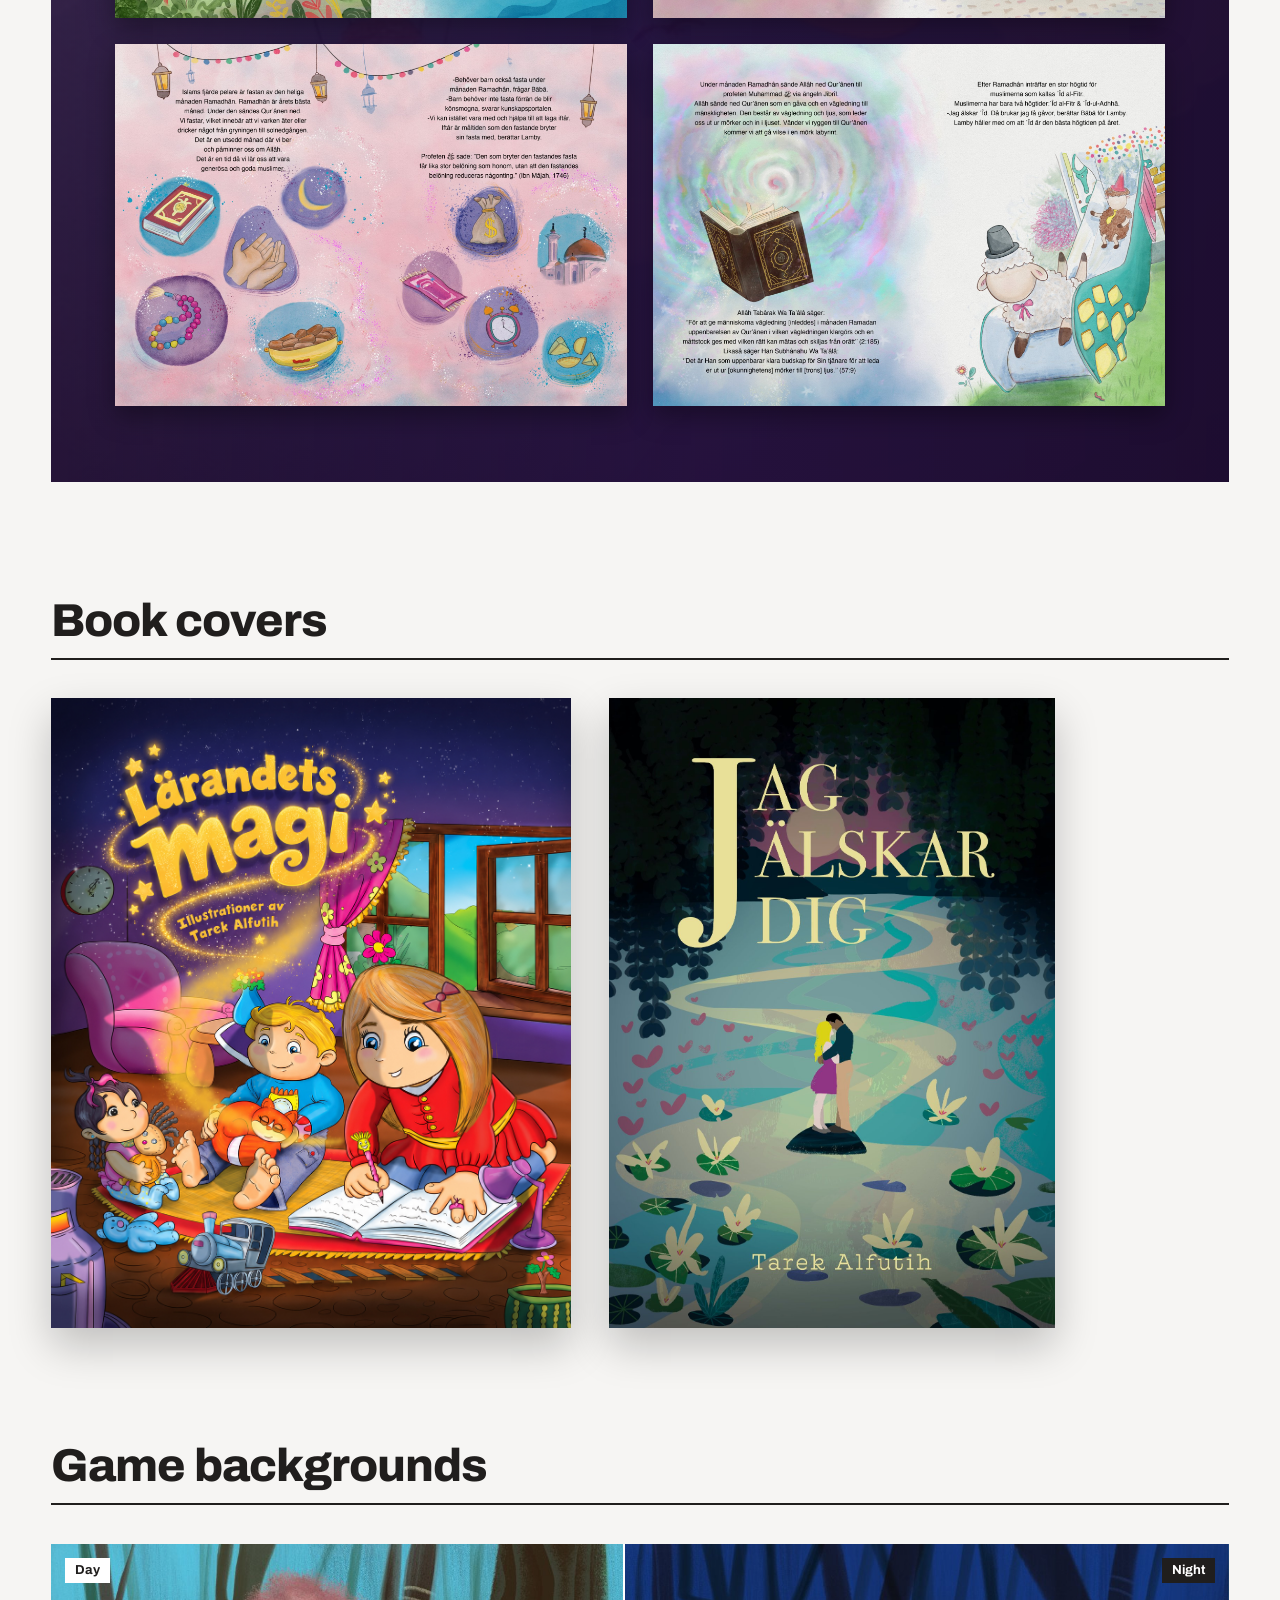
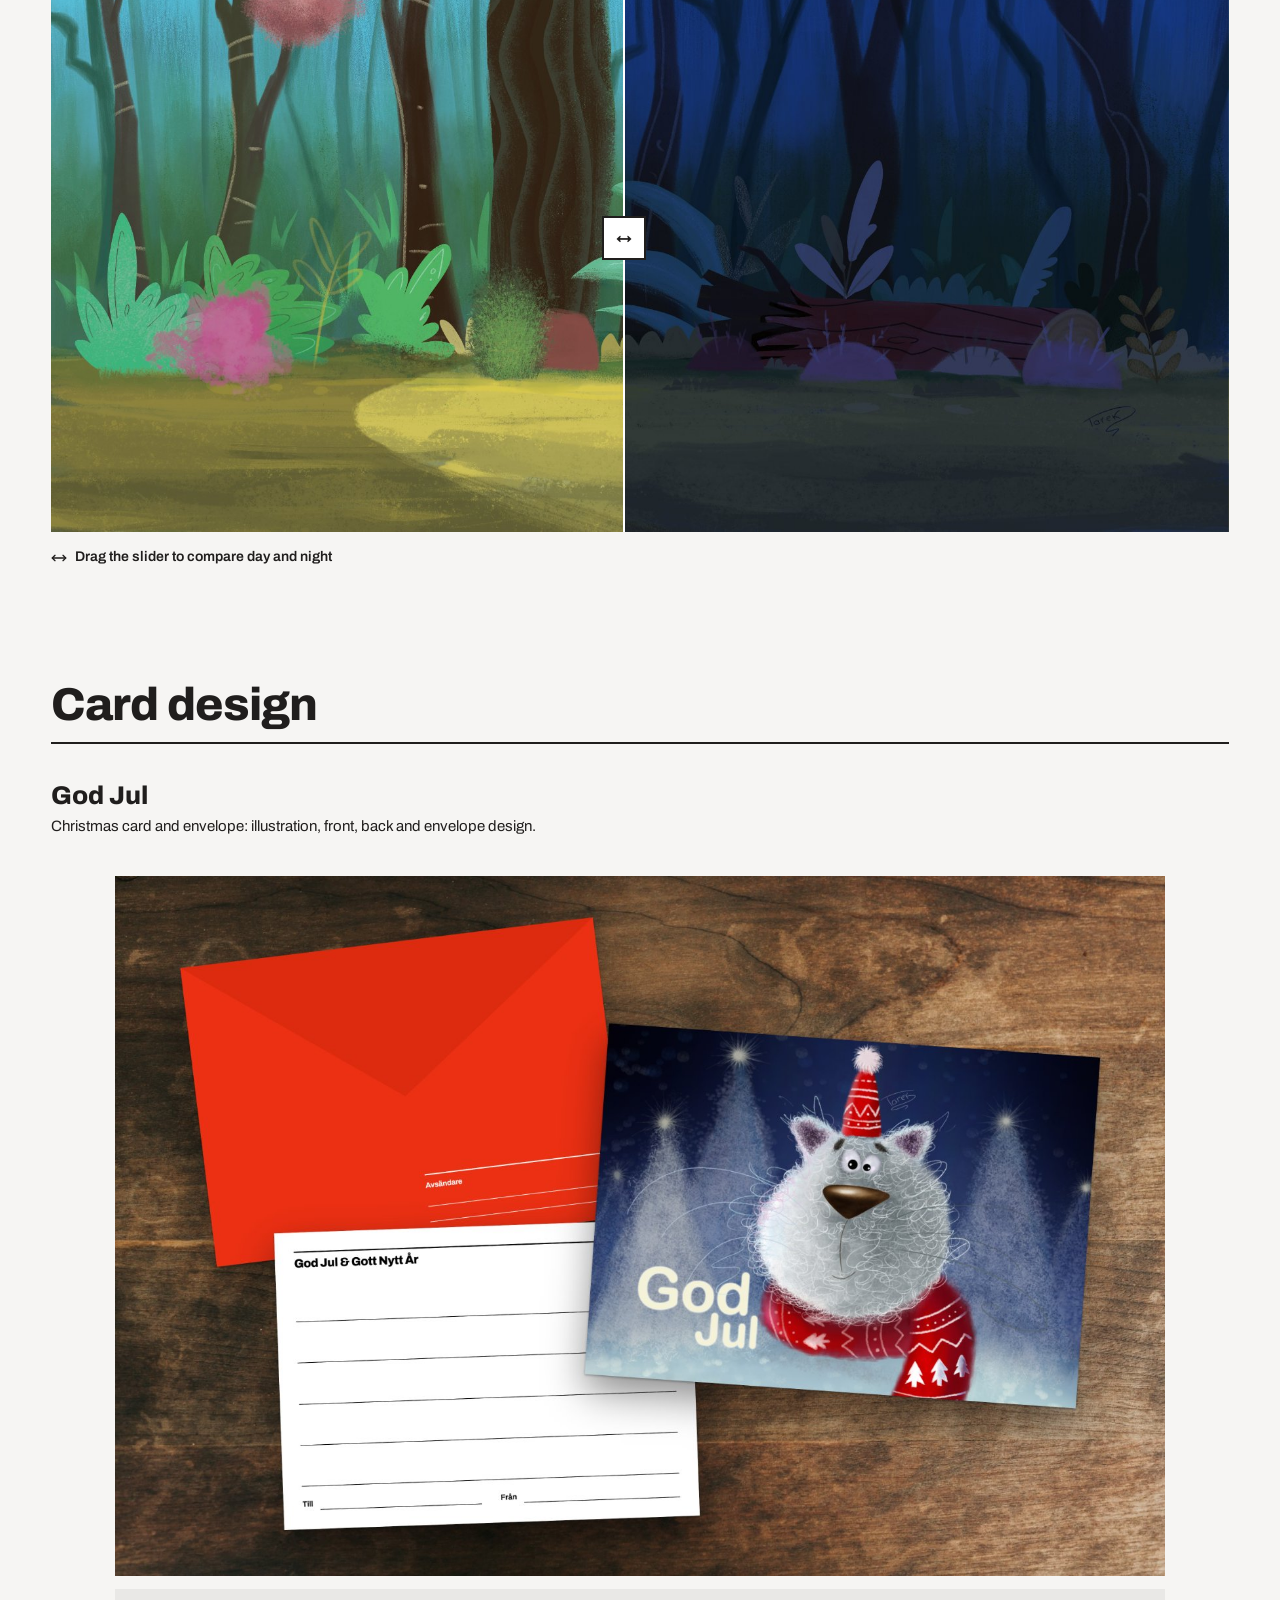
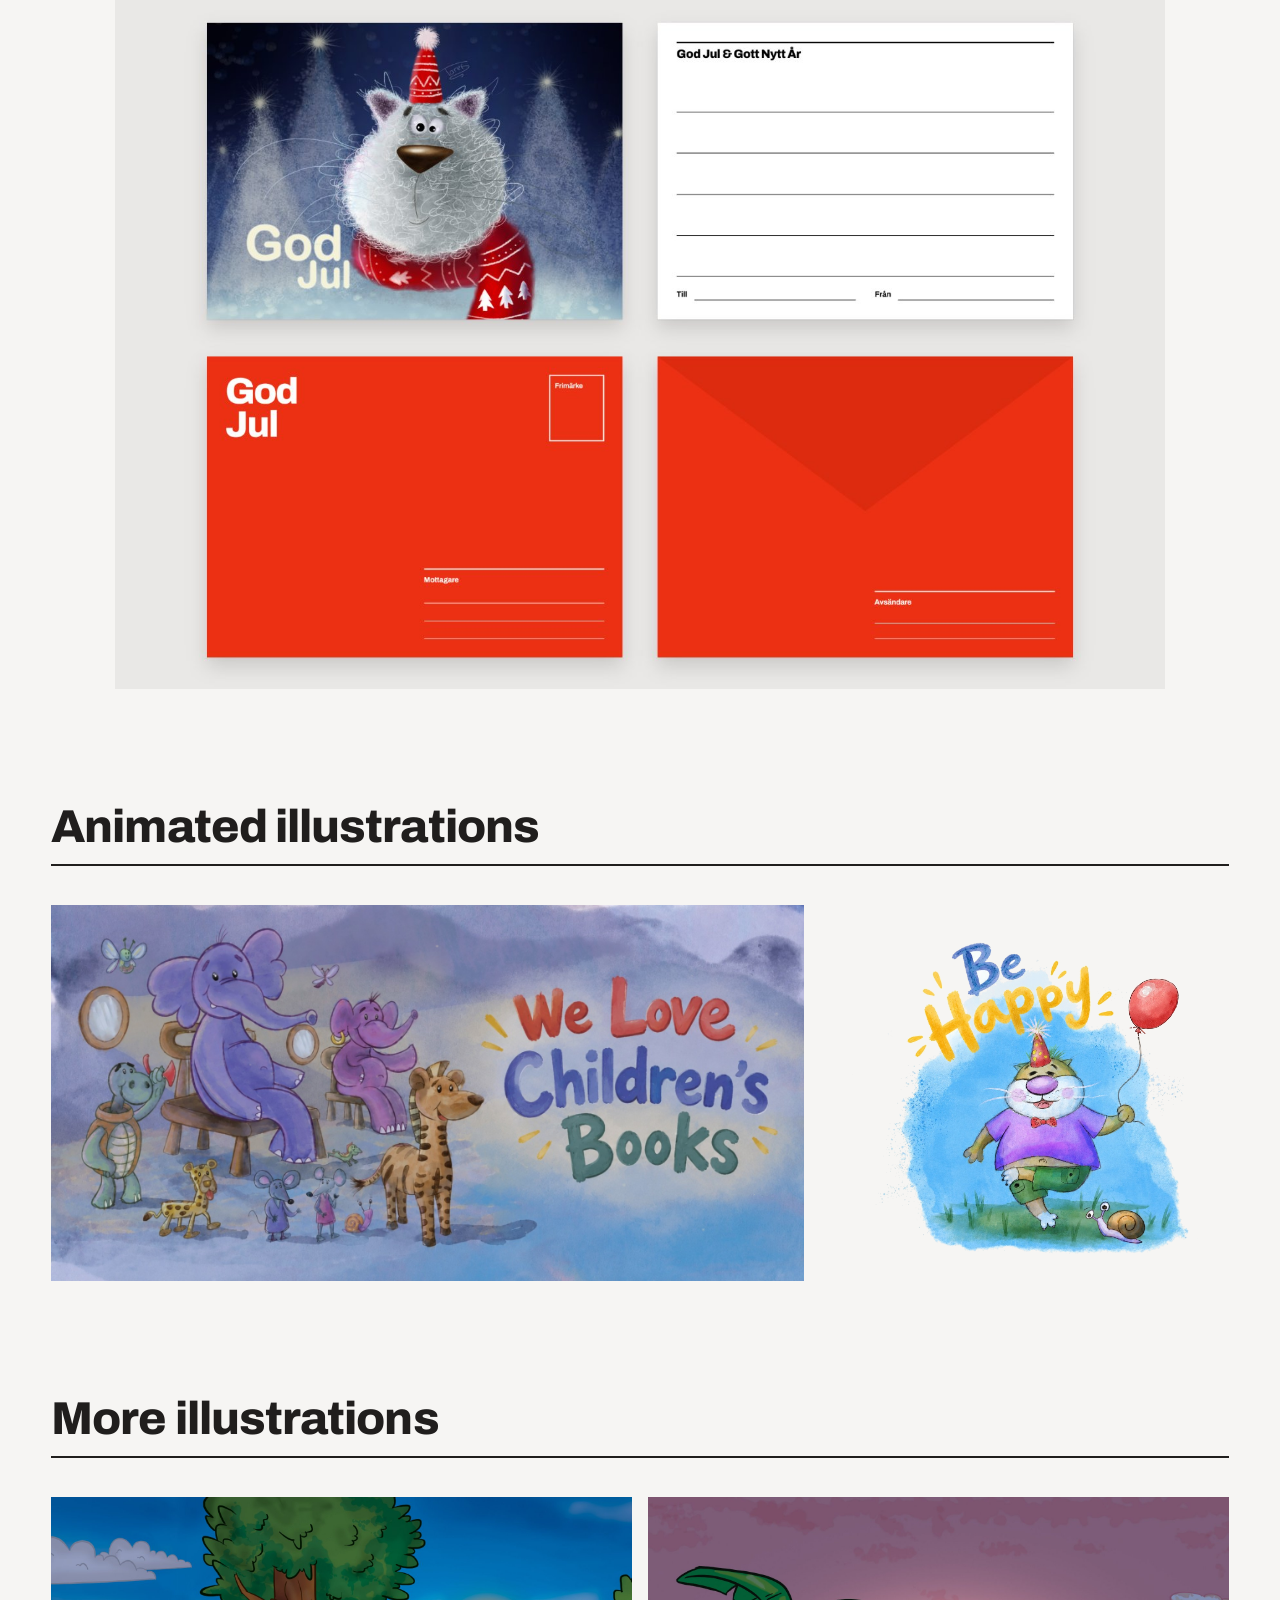
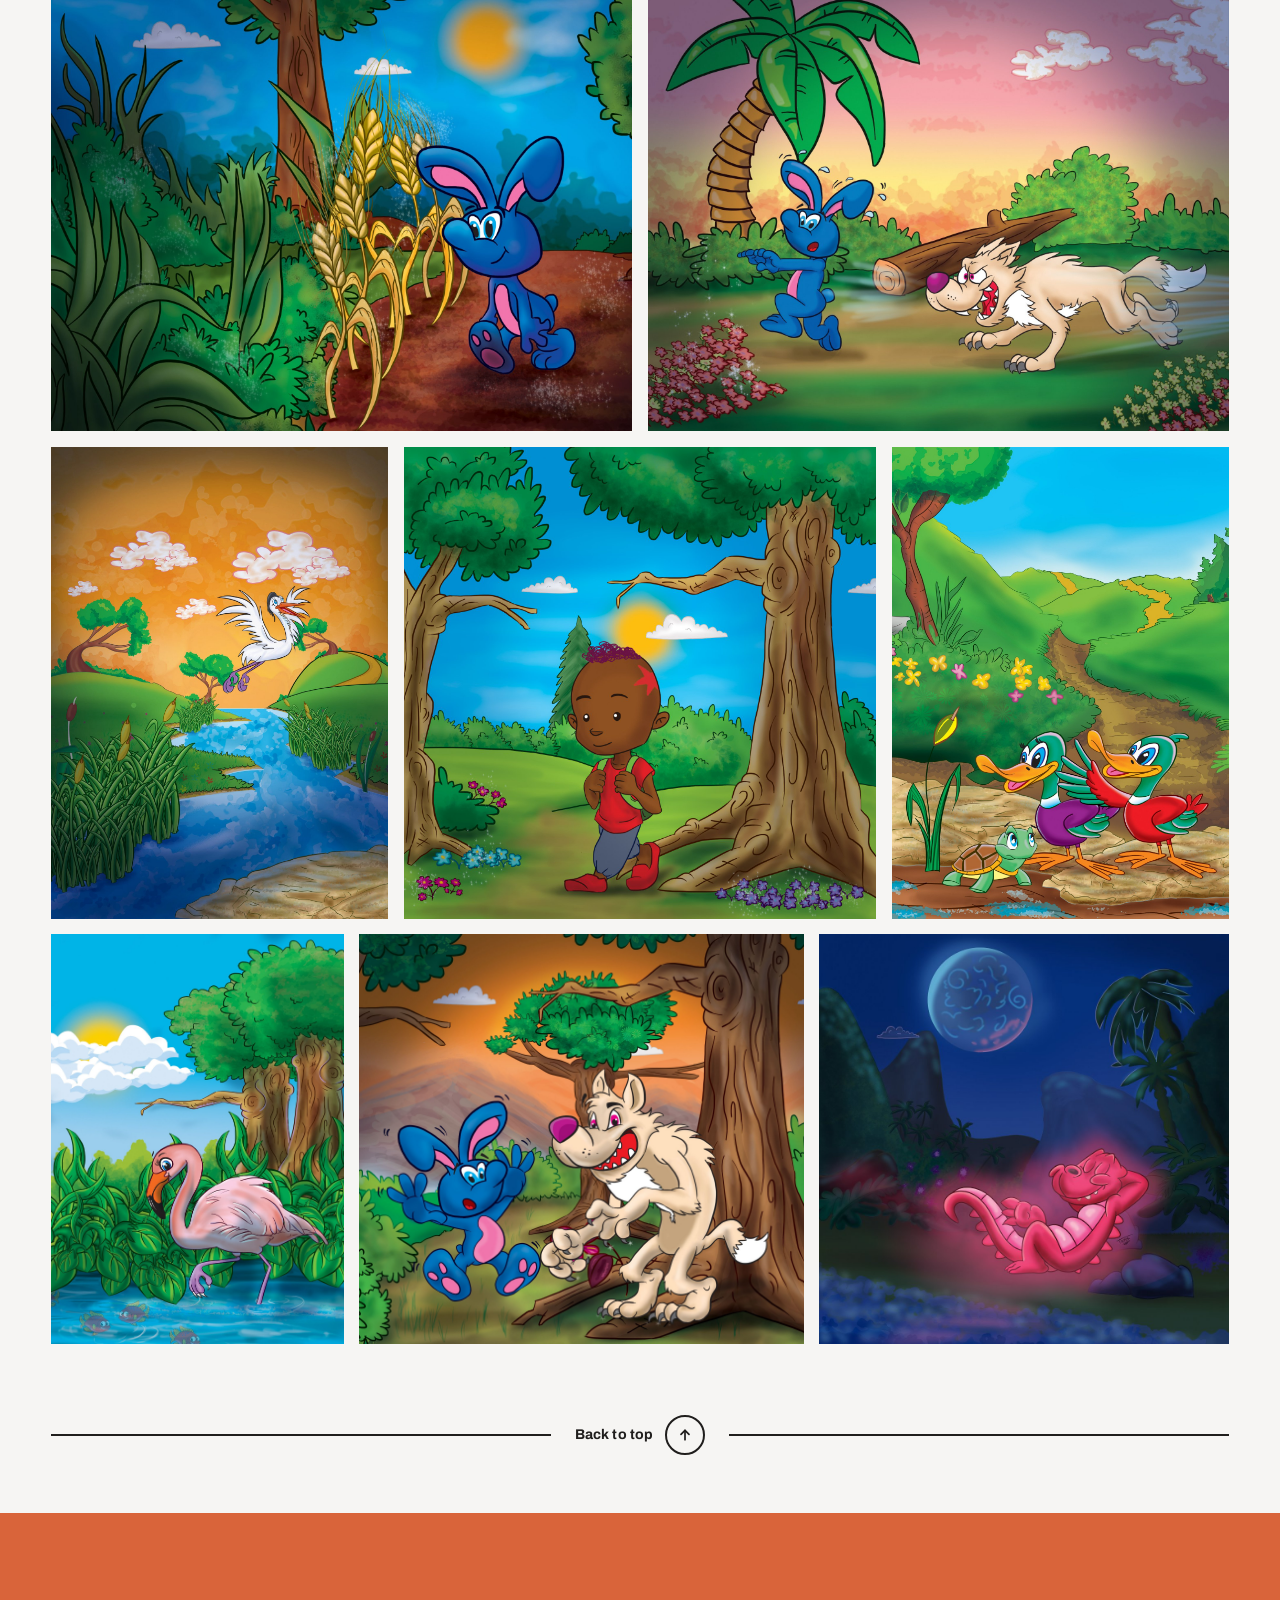
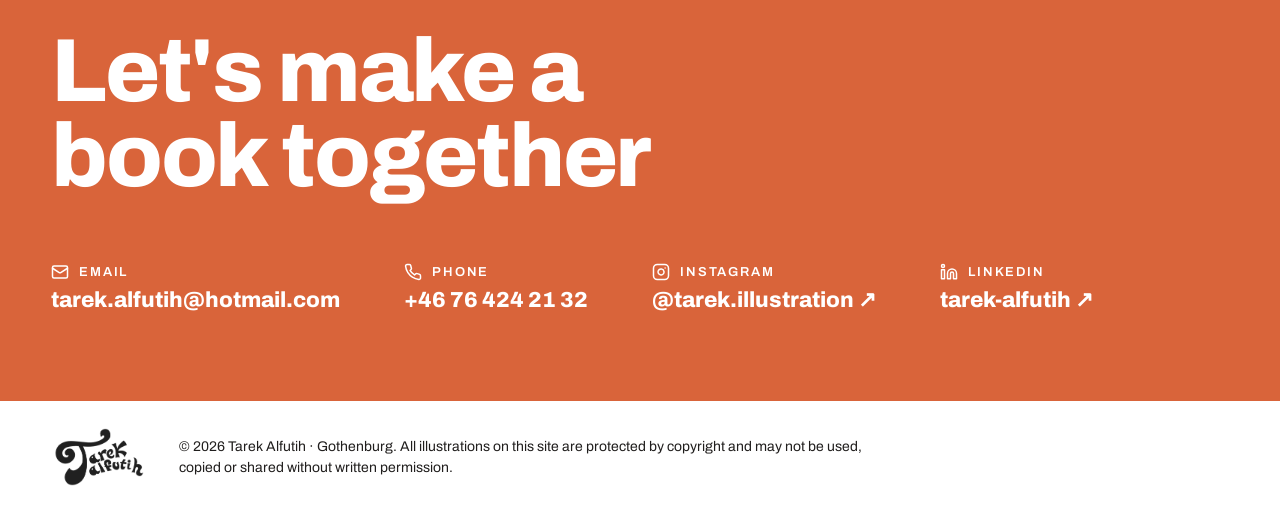
==== commit dbc08588: "fix: scale the whole page on screens bigger than 1920x1080 (QHD, 4K, 8K) Text, buttons, chips and sp" ====
--- a/src/index.html
+++ b/src/index.html
@@ -20,6 +20,30 @@
   r.style.setProperty('--z', z);
   r.style.setProperty('--hdrw', vw / z + 'px');
   r.style.setProperty('--hdr', Math.round([80, 80, 72, 72, 60][bp] * z) + 'px');
+  /* Screens bigger than 1920x1080 (QHD, 4K, 8K): everything below the hero is zoomed by --s, the same
+     factor as the header, so text, buttons and spacing grow with the pictures. Browsers differ in how
+     zoom treats vw/vh and getBoundingClientRect, so measure once: --sv divides vw/vh inside the zoom
+     only where the browser multiplies them, and data-zl marks rects reported unzoomed (Safari). */
+  var k = window.__zk;
+  if (!k) {
+    var t = document.createElement('div');
+    t.style.cssText = 'position:absolute;top:0;left:0;visibility:hidden;pointer-events:none';
+    t.innerHTML = '<div style="position:absolute;top:0;left:0"><div style="zoom:2"><div style="width:100px;height:1px"></div></div></div>' +
+      '<div style="position:absolute;top:0;left:0"><div style="zoom:2"><div style="width:10vw;height:1px"></div></div></div>';
+    r.appendChild(t);
+    var px = t.children[0].offsetWidth, v = t.children[1].offsetWidth, ten = vw / 10;
+    k = window.__zk = { zoom: Math.abs(px - 200) < 3, vwMul: Math.abs(v - 2 * ten) < Math.abs(v - ten),
+      local: t.children[0].firstChild.firstChild.getBoundingClientRect().width < 150 };
+    r.removeChild(t);
+  }
+  window.__scale = function (vw, vh, bp) {
+    var s = bp === 0 && k.zoom ? Math.max(1, Math.min(vw / 1920, vh / 1080)) : 1;
+    r.style.setProperty('--s', s);
+    r.style.setProperty('--sv', k.vwMul ? s : 1);
+    if (k.local) r.setAttribute('data-zl', ''); else r.removeAttribute('data-zl');
+    return s;
+  };
+  window.__scale(vw, vh, bp);
 })();
 </script>
 <link rel="stylesheet" href="css/site.css">
@@ -50,13 +74,13 @@
   <!-- js/hero.js builds the artboard for the current layout -->
 </header>
 
-<div class="hero-next">
+<div class="hero-next zs">
   <button type="button" class="hero-next-btn" data-scroll-intro aria-label="Go to introduction" title="Go to introduction">
     <svg width="34" height="20" viewBox="0 0 34 20" fill="none" stroke="currentColor" stroke-width="2.5" stroke-linecap="round" stroke-linejoin="round" class="bob"><path d="M3 4l14 12L31 4"/></svg>
   </button>
 </div>
 
-<section id="intro" class="intro" aria-labelledby="intro-h">
+<section id="intro" class="intro zs" aria-labelledby="intro-h">
   <div class="intro-top" data-intro>
     <h2 id="intro-h" data-anim="head"><span>Hello</span> <span>and</span> <span>welcome</span> <span>to</span> <span>my</span> <span>portfolio!</span></h2>
     <div class="intro-text" data-anim="para">
@@ -123,7 +147,7 @@
   </div>
 </section>
 
-<section id="work" class="work" aria-labelledby="work-h">
+<section id="work" class="work zs" aria-labelledby="work-h">
   <div class="work-head">
     <h2 id="work-h" class="h-xl">Selected work</h2>
     <p class="work-hint"><svg width="20" height="20" viewBox="0 0 24 24" fill="none" stroke="currentColor" stroke-width="2.4" aria-hidden="true"><circle cx="10.5" cy="10.5" r="6.5"/><path d="M15.5 15.5L21 21M10.5 7.5v6M7.5 10.5h6"/></svg>Click any image to open it full size and zoom in.</p>
@@ -308,13 +332,13 @@
   </div>
 </section>
 
-<div class="ruled-link to-top">
+<div class="ruled-link to-top zs">
   <span></span>
   <button type="button" data-to-top aria-label="Back to top">Back to top<span class="circ"><svg width="16" height="16" viewBox="0 0 24 24" fill="none" stroke="currentColor" stroke-width="2.6" stroke-linecap="round" stroke-linejoin="round"><path d="M12 19V5"/><path d="M6 11l6-6 6 6"/></svg></span></button>
   <span></span>
 </div>
 
-<section id="contact" class="contact" aria-labelledby="contact-h">
+<section id="contact" class="contact zs" aria-labelledby="contact-h">
   <h2 id="contact-h" class="h-xl">Let's make a book together</h2>
   <div class="contact-grid">
     <a href="mailto:tarek.alfutih@hotmail.com"><span class="c-lbl"><svg width="18" height="18" viewBox="0 0 24 24" fill="none" stroke="currentColor" stroke-width="2" stroke-linecap="round" stroke-linejoin="round" aria-hidden="true"><rect width="20" height="16" x="2" y="4" rx="2"/><path d="m22 7-8.97 5.7a1.94 1.94 0 0 1-2.06 0L2 7"/></svg>Email</span><span class="c-val" style="word-break:break-word">tarek.alfutih@hotmail.com</span></a>
@@ -332,7 +356,7 @@
 
 <div class="lb" role="dialog" aria-modal="true" aria-label="Image viewer" hidden>
   <div class="lb-sc"><img alt="" draggable="false"></div>
-  <div class="lb-top">
+  <div class="lb-top zs">
     <span class="lb-cap"></span>
     <div class="lb-tools">
       <button type="button" class="lb-btn" data-lb="out" aria-label="Zoom out" title="Zoom out"><svg width="20" height="20" viewBox="0 0 24 24" fill="none" stroke="currentColor" stroke-width="2.6" stroke-linecap="square"><path d="M5 12h14"/></svg></button>
@@ -341,9 +365,9 @@
       <button type="button" class="lb-btn lb-close" data-lb="close" aria-label="Close" title="Close"><svg width="20" height="20" viewBox="0 0 24 24" fill="none" stroke="currentColor" stroke-width="2.6" stroke-linecap="square"><path d="M6 6l12 12M18 6L6 18"/></svg></button>
     </div>
   </div>
-  <button type="button" class="lb-btn lb-arrow lb-prev" data-lb="prev" aria-label="Previous image" title="Previous image"><svg width="20" height="20" viewBox="0 0 24 24" fill="none" stroke="currentColor" stroke-width="2.6" stroke-linecap="square"><path d="M15 5l-7 7 7 7"/></svg></button>
-  <button type="button" class="lb-btn lb-arrow lb-next" data-lb="next" aria-label="Next image" title="Next image"><svg width="20" height="20" viewBox="0 0 24 24" fill="none" stroke="currentColor" stroke-width="2.6" stroke-linecap="square"><path d="M9 5l7 7-7 7"/></svg></button>
-  <div class="lb-hint"></div>
+  <button type="button" class="lb-btn lb-arrow lb-prev zs" data-lb="prev" aria-label="Previous image" title="Previous image"><svg width="20" height="20" viewBox="0 0 24 24" fill="none" stroke="currentColor" stroke-width="2.6" stroke-linecap="square"><path d="M15 5l-7 7 7 7"/></svg></button>
+  <button type="button" class="lb-btn lb-arrow lb-next zs" data-lb="next" aria-label="Next image" title="Next image"><svg width="20" height="20" viewBox="0 0 24 24" fill="none" stroke="currentColor" stroke-width="2.6" stroke-linecap="square"><path d="M9 5l7 7-7 7"/></svg></button>
+  <div class="lb-hint zs"></div>
 </div>
 
 <script src="js/hero.js" defer></script>
--- a/src/css/site.css
+++ b/src/css/site.css
@@ -7,21 +7,36 @@
   --ink: #201e1d;
   --accent: #d9643a;
   --accent-dk: #b84f2a;
-  --padx: clamp(20px, 4vw, 72px);
   --hdr: 80px;
-  /* Big screens. Content width stops growing past 16:9 (ultrawide gets centred content); on screens up
-     to 16:9 - including 4K - nothing changes. --u is "1vw" capped the same way, for vw-scaled sizes. */
-  --pagew: max(1920px, 177.78vh);
-  --u: min(1vw, max(19.2px, 1.7778vh));
-  --gutter: max(var(--padx), calc((100vw - var(--pagew)) / 2 + var(--padx)));
-  --cgutter: max(clamp(20px, 4vw, 56px), calc((100vw - var(--pagew)) / 2 + clamp(20px, 4vw, 56px)));
+  --hdr0: var(--hdr);
+  --s: 1;
+  --sv: 1;
+  --vw: 1vw;
+  --vh: 1vh;
+}
+/* Older browsers (some TVs) don't know svh, aspect-ratio, inset or overflow:clip; each has a fallback here. */
+@supports (height: 1svh) { :root { --vh: 1svh; } }
+/* Screens bigger than 1920x1080: every section below the hero (.zs) is zoomed by --s (set in the head
+   script, the same factor as the header), so the page looks like the 1920 desktop, only bigger. Inside
+   the zoom, --vw/--vh and the header height are given in the section's own units. At --s 1 nothing changes. */
+.zs { zoom: var(--s); --vw: calc(1vw / var(--sv)); --vh: calc(1vh / var(--sv)); --hdr: calc(var(--hdr0) / var(--s)); }
+@supports (height: 1svh) { .zs { --vh: calc(1svh / var(--sv)); } }
+:root, .zs {
+  --padx: clamp(20px, calc(4 * var(--vw)), 72px);
+  /* Content width stops growing past 16:9 (ultrawide gets centred content).
+     --u is "1vw" capped the same way, for vw-scaled sizes. */
+  --pagew: max(1920px, calc(177.78 * var(--vh)));
+  --u: min(calc(1 * var(--vw)), max(19.2px, calc(1.7778 * var(--vh))));
+  --gutter: max(var(--padx), calc((calc(100 * var(--vw)) - var(--pagew)) / 2 + var(--padx)));
+  --cgutter: max(clamp(20px, calc(4 * var(--vw)), 56px), calc((calc(100 * var(--vw)) - var(--pagew)) / 2 + clamp(20px, calc(4 * var(--vw)), 56px)));
   /* Height you can see below the sticky header and category bar: artwork is never taller than this,
      so a piece never has to be scrolled to be seen whole (short TV/zoomed windows, ultrawide). */
-  --avail: calc(100svh - var(--hdr) - 96px);
+  --avail: calc((100 * var(--vh)) - var(--hdr) - 96px);
 }
 *, *::before, *::after { box-sizing: border-box; }
 html { scroll-behavior: smooth; }
 body { margin: 0; background: var(--bg); color: var(--ink); font-family: Archivo, system-ui, sans-serif; -webkit-font-smoothing: antialiased; }
+body { overflow-x: hidden; }
 main { width: 100%; overflow-x: clip; }
 a { color: var(--ink); }
 a:hover { color: var(--accent); }
@@ -38,7 +53,7 @@
 .hdr { position: sticky; top: 0; z-index: 50; }
 /* width = viewport / zoom, so the bar always spans the screen even when the zoom is capped (ultrawide) */
 .hdr-art { position: relative; width: var(--hdrw, 1920px); height: 80px; zoom: var(--z, 1); }
-.hdr-bar { position: absolute; inset: 0; z-index: 2; display: flex; justify-content: space-between; align-items: center; padding: 0 48px; background: var(--bg); border-bottom: 2px solid var(--ink); }
+.hdr-bar { position: absolute; top: 0; right: 0; bottom: 0; left: 0; z-index: 2; display: flex; justify-content: space-between; align-items: center; padding: 0 48px; background: var(--bg); border-bottom: 2px solid var(--ink); }
 .hdr-logo { font: 800 24px/1 Archivo; letter-spacing: -.015em; color: var(--ink); text-decoration: none; white-space: nowrap; }
 .hdr-nav { display: flex; align-items: center; gap: 36px; }
 .hdr-nav a { font: 600 16px/1 Archivo; letter-spacing: .01em; color: var(--ink); text-decoration: none; padding: 6px 0; border-bottom: 2px solid transparent; }
@@ -72,8 +87,8 @@
 .hdr-menu a { font: 700 22px/1 Archivo; color: var(--ink); text-decoration: none; padding: 18px 20px; border-bottom: 2px solid var(--ink); }
 
 /* ---------- Hero ---------- */
-.hero { position: relative; height: calc(100svh - var(--hdr) - 88px); min-height: 360px; overflow: hidden; background: #37200f; display: flex; flex-direction: column; justify-content: flex-end; }
-[data-bp="3"] .hero, [data-bp="4"] .hero { height: calc(100svh - var(--hdr) - 72px); justify-content: flex-start; }
+.hero { position: relative; height: calc((100 * var(--vh)) - var(--hdr) - 88px * var(--s)); min-height: 360px; overflow: hidden; background: #37200f; display: flex; flex-direction: column; justify-content: flex-end; }
+[data-bp="3"] .hero, [data-bp="4"] .hero { height: calc((100 * var(--vh)) - var(--hdr) - 72px); justify-content: flex-start; }
 .hero-art { flex: none; position: relative; zoom: var(--zh, 1); }
 .hero-pic, .hero-strip { position: absolute; background-repeat: no-repeat; }
 .hero-strip.flip { transform: scaleX(-1); }
@@ -96,19 +111,19 @@
 .hero-next-btn:focus-visible { outline: 2px solid var(--accent); outline-offset: 2px; }
 
 /* ---------- Intro ---------- */
-.intro { background: var(--bg); padding: clamp(40px, 8vh, 104px) var(--gutter) clamp(16px, 3vh, 32px); display: flex; flex-direction: column; gap: clamp(18px, 3.4vh, 36px); }
-.intro-top { position: relative; display: grid; grid-template-columns: minmax(0, 1.1fr) minmax(0, 1fr); gap: clamp(14px, 2.4vh, 24px) clamp(24px, 4vw, 72px); align-items: end; padding-bottom: clamp(16px, 3vh, 28px); }
-.intro h2 { margin: 0; font: 800 clamp(40px, 5vw, 84px)/1 Archivo; letter-spacing: -.02em; text-wrap: balance; }
+.intro { background: var(--bg); padding: clamp(40px, calc(8 * var(--vh)), 104px) var(--gutter) clamp(16px, calc(3 * var(--vh)), 32px); display: flex; flex-direction: column; gap: clamp(18px, calc(3.4 * var(--vh)), 36px); }
+.intro-top { position: relative; display: grid; grid-template-columns: minmax(0, 1.1fr) minmax(0, 1fr); gap: clamp(14px, calc(2.4 * var(--vh)), 24px) clamp(24px, calc(4 * var(--vw)), 72px); align-items: end; padding-bottom: clamp(16px, calc(3 * var(--vh)), 28px); }
+.intro h2 { margin: 0; font: 800 clamp(40px, calc(5 * var(--vw)), 84px)/1 Archivo; letter-spacing: -.02em; text-wrap: balance; }
 .intro h2 > span { display: inline-block; }
-.intro-text { max-width: 720px; display: flex; flex-direction: column; gap: .6em; font: 400 clamp(15px, 1.15vw, 19px)/1.5 Archivo; }
+.intro-text { max-width: 720px; display: flex; flex-direction: column; gap: .6em; font: 400 clamp(15px, calc(1.15 * var(--vw)), 19px)/1.5 Archivo; }
 .intro-text p { margin: 0; text-wrap: pretty; }
 .intro-text a { font-weight: 700; text-decoration: underline; text-underline-offset: 3px; }
 .intro-rule { position: absolute; left: 0; right: 0; bottom: 0; height: 2px; background: var(--ink); transform-origin: 0 50%; }
 
-[data-bp="3"] .intro, [data-bp="4"] .intro { padding: clamp(20px, 3vh, 48px) var(--gutter) clamp(12px, 2vh, 24px); gap: clamp(12px, 2vh, 28px); }
-[data-bp="3"] .intro-top, [data-bp="4"] .intro-top { grid-template-columns: minmax(0, 1fr); gap: clamp(10px, 1.6vh, 20px) clamp(24px, 4vw, 72px); padding-bottom: clamp(12px, 2vh, 24px); }
-[data-bp="3"] .intro h2, [data-bp="4"] .intro h2 { font-size: clamp(28px, 6.4vw, 52px); }
-[data-bp="3"] .intro-text, [data-bp="4"] .intro-text { max-width: 640px; gap: .5em; font-size: clamp(14px, 2.1vw, 18px); line-height: 1.45; }
+[data-bp="3"] .intro, [data-bp="4"] .intro { padding: clamp(20px, calc(3 * var(--vh)), 48px) var(--gutter) clamp(12px, calc(2 * var(--vh)), 24px); gap: clamp(12px, calc(2 * var(--vh)), 28px); }
+[data-bp="3"] .intro-top, [data-bp="4"] .intro-top { grid-template-columns: minmax(0, 1fr); gap: clamp(10px, calc(1.6 * var(--vh)), 20px) clamp(24px, calc(4 * var(--vw)), 72px); padding-bottom: clamp(12px, calc(2 * var(--vh)), 24px); }
+[data-bp="3"] .intro h2, [data-bp="4"] .intro h2 { font-size: clamp(28px, calc(6.4 * var(--vw)), 52px); }
+[data-bp="3"] .intro-text, [data-bp="4"] .intro-text { max-width: 640px; gap: .5em; font-size: clamp(14px, calc(2.1 * var(--vw)), 18px); line-height: 1.45; }
 
 .collage { margin: 0 auto; }
 .collage img { display: block; width: 100%; object-fit: cover; transition: transform .4s; }
@@ -117,11 +132,11 @@
 .collage .cg-portrait img { object-position: 50% 25%; filter: grayscale(1); }
 .collage .cg-portrait img:hover { transform: none; }
 
-.collage-wide { width: min(100%, max(calc((100svh - var(--hdr) - var(--extra, 280px)) * 2.75), 50%)); aspect-ratio: 2.75; display: grid; grid-template-columns: 2fr 1.5fr 2fr; gap: 8px; }
+.collage-wide { width: min(100%, max(calc(((100 * var(--vh)) - var(--hdr) - var(--extra, 280px)) * 2.75), 50%)); aspect-ratio: 2.75; display: grid; grid-template-columns: 2fr 1.5fr 2fr; gap: 8px; }
 .cg-col { display: grid; grid-template-rows: 1fr 1fr; gap: 8px; min-height: 0; }
 .cg-pair { display: grid; grid-template-columns: 1fr 1fr; gap: 8px; min-height: 0; }
 .cg-cell { position: relative; overflow: hidden; min-width: 0; min-height: 0; background: #e8e6e4; }
-.cg-cell img { position: absolute; inset: 0; height: 100%; }
+.cg-cell img { position: absolute; top: 0; right: 0; bottom: 0; left: 0; height: 100%; }
 
 .collage-tp, .collage-ph { display: none; flex-direction: column; gap: 6px; }
 .collage-tp { width: min(100%, 460px); }
@@ -133,28 +148,28 @@
 .cg2-cell { min-width: 0; overflow: hidden; background: #e8e6e4; }
 .cg2-cell img { height: auto; }
 .cg2-fill { position: relative; }
-.cg2-fill img { position: absolute; inset: 0; height: 100%; }
+.cg2-fill img { position: absolute; top: 0; right: 0; bottom: 0; left: 0; height: 100%; }
 [data-bp="3"] .collage-wide, [data-bp="4"] .collage-wide { display: none; }
 [data-bp="3"] .collage-tp, [data-bp="4"] .collage-ph { display: flex; }
 
-.ruled-link { display: flex; align-items: center; gap: clamp(12px, 2vw, 24px); }
+.ruled-link { display: flex; align-items: center; gap: clamp(12px, calc(2 * var(--vw)), 24px); }
 .ruled-link > span { flex: 1; height: 2px; background: var(--ink); }
-.ruled-link > a, .ruled-link > button { all: unset; cursor: pointer; display: flex; align-items: center; gap: 12px; padding: 4px 0; color: var(--ink); font: 700 clamp(14px, 1.1vw, 16px)/1 Archivo; letter-spacing: .01em; transition: color .2s; }
+.ruled-link > a, .ruled-link > button { all: unset; cursor: pointer; display: flex; align-items: center; gap: 12px; padding: 4px 0; color: var(--ink); font: 700 clamp(14px, calc(1.1 * var(--vw)), 16px)/1 Archivo; letter-spacing: .01em; transition: color .2s; }
 .ruled-link > a:hover, .ruled-link > button:hover { color: var(--accent); }
 .ruled-link > a:focus-visible, .ruled-link > button:focus-visible { outline: 2px solid var(--accent); outline-offset: 4px; }
 .circ { width: 40px; height: 40px; border: 2px solid currentColor; border-radius: 50%; display: flex; align-items: center; justify-content: center; }
-.to-top { background: var(--bg); padding: clamp(40px, 6vh, 72px) var(--gutter); }
+.to-top { background: var(--bg); padding: clamp(40px, calc(6 * var(--vh)), 72px) var(--gutter); }
 
 /* ---------- Work ---------- */
 .work { background: var(--bg); }
-.work-head { padding: clamp(56px, 10vh, 120px) var(--gutter) clamp(24px, 4vh, 40px); }
-.h-xl { margin: 0; font: 800 clamp(44px, 7vw, 104px)/.95 Archivo; letter-spacing: -.025em; }
-.work-hint { margin: 14px 0 0; display: flex; align-items: center; gap: 10px; font: 500 clamp(15px, 1.1vw, 17px)/1.4 Archivo; }
+.work-head { padding: clamp(56px, calc(10 * var(--vh)), 120px) var(--gutter) clamp(24px, calc(4 * var(--vh)), 40px); }
+.h-xl { margin: 0; font: 800 clamp(44px, calc(7 * var(--vw)), 104px)/.95 Archivo; letter-spacing: -.025em; }
+.work-hint { margin: 14px 0 0; display: flex; align-items: center; gap: 10px; font: 500 clamp(15px, calc(1.1 * var(--vw)), 17px)/1.4 Archivo; }
 .work-hint svg { flex: none; }
 
 .cats { position: sticky; top: var(--hdr); z-index: 40; }
 .cats-in { background: var(--bg); border-bottom: 2px solid var(--ink); padding: 0 var(--gutter); }
-.cats-row { position: relative; display: flex; gap: clamp(20px, 2.6vw, 40px); overflow-x: auto; scrollbar-width: none; }
+.cats-row { position: relative; display: flex; gap: clamp(20px, calc(2.6 * var(--vw)), 40px); overflow-x: auto; scrollbar-width: none; }
 .cats-row::-webkit-scrollbar { display: none; }
 .cats-row button { all: unset; flex: none; cursor: pointer; white-space: nowrap; font: 600 15px/1 Archivo; letter-spacing: .01em; padding: 20px 0 16px; margin-bottom: -2px; border-bottom: 3px solid transparent; color: var(--ink); transition: color .2s, border-color .2s; }
 .cats-row button:hover, .cats-row button[aria-current="true"] { color: var(--accent); border-bottom-color: var(--accent); }
@@ -168,9 +183,9 @@
 [data-bp="4"] .cats-row button[aria-current="true"] { background: var(--ink); color: #fff; border-color: var(--ink); }
 [data-bp="4"] .cats-row button:active { background: var(--accent); border-color: var(--accent); color: #fff; }
 
-.work-body { padding: clamp(40px, 6vh, 72px) var(--gutter) clamp(8px, 1.5vh, 24px); display: flex; flex-direction: column; gap: clamp(64px, 9vw, 120px); }
-.cat { display: flex; flex-direction: column; gap: clamp(24px, 3vw, 40px); }
-.h-sub { margin: 0; font: 800 clamp(30px, 3.6vw, 52px)/1 Archivo; letter-spacing: -.02em; padding-bottom: 14px; border-bottom: 2px solid var(--ink); }
+.work-body { padding: clamp(40px, calc(6 * var(--vh)), 72px) var(--gutter) clamp(8px, calc(1.5 * var(--vh)), 24px); display: flex; flex-direction: column; gap: clamp(64px, calc(9 * var(--vw)), 120px); }
+.cat { display: flex; flex-direction: column; gap: clamp(24px, calc(3 * var(--vw)), 40px); }
+.h-sub { margin: 0; font: 800 clamp(30px, calc(3.6 * var(--vw)), 52px)/1 Archivo; letter-spacing: -.02em; padding-bottom: 14px; border-bottom: 2px solid var(--ink); }
 .eyebrow { font: 700 12px/1 Archivo; letter-spacing: .14em; text-transform: uppercase; padding-bottom: 12px; border-bottom: 2px solid rgba(255, 255, 255, .6); }
 [data-zoom], [data-zoom-src] { cursor: zoom-in; }
 
@@ -179,9 +194,9 @@
 /* Above 1440px the blocks scale with the screen (max(old, 1440px-laptop vw)), so desktop = laptop, bigger. */
 .book { position: relative; overflow: hidden; padding: max(clamp(32px, calc(6 * var(--u)), 88px), calc(6 * var(--u))) max(clamp(20px, calc(5 * var(--u)), 80px), calc(5 * var(--u))); }
 .book-sk { background: #0f1a3a url(../images/book-bg-night.jpg) center 70%/cover no-repeat; }
-.book-sk-bg { position: absolute; inset: 0; background: linear-gradient(90deg, rgba(8, 14, 38, .15) 0%, rgba(8, 14, 38, .55) 55%, rgba(8, 14, 38, .75) 100%); }
+.book-sk-bg { position: absolute; top: 0; right: 0; bottom: 0; left: 0; background: linear-gradient(90deg, rgba(8, 14, 38, .15) 0%, rgba(8, 14, 38, .55) 55%, rgba(8, 14, 38, .75) 100%); }
 .book-isl { background: #2a1640 url(../images/islams-bg-balloons.jpg) center/cover no-repeat; display: flex; flex-direction: column; gap: clamp(40px, calc(6 * var(--u)), 72px); }
-.book-isl-bg { position: absolute; inset: 0; background: linear-gradient(90deg, rgba(42, 18, 66, .35) 0%, rgba(42, 18, 66, .72) 55%, rgba(30, 12, 48, .86) 100%), linear-gradient(180deg, rgba(30, 12, 48, .2) 0%, rgba(30, 12, 48, .85) 60%, rgba(24, 10, 40, .95) 100%); }
+.book-isl-bg { position: absolute; top: 0; right: 0; bottom: 0; left: 0; background: linear-gradient(90deg, rgba(42, 18, 66, .35) 0%, rgba(42, 18, 66, .72) 55%, rgba(30, 12, 48, .86) 100%), linear-gradient(180deg, rgba(30, 12, 48, .2) 0%, rgba(30, 12, 48, .85) 60%, rgba(24, 10, 40, .95) 100%); }
 .book-top { position: relative; display: flex; flex-wrap: wrap; gap: max(clamp(28px, calc(5 * var(--u)), 72px), calc(5 * var(--u))); align-items: center; }
 .book-cover { display: block; flex: 0 1 max(clamp(220px, calc(28 * var(--u)), 380px), calc(26.39 * var(--u))); width: max(clamp(220px, calc(28 * var(--u)), 380px), calc(26.39 * var(--u))); max-width: min(100%, var(--avail)); aspect-ratio: 1; object-fit: cover; box-shadow: 0 24px 48px rgba(0, 0, 0, .5); transform: rotate(var(--rot)); }
 .book-info { flex: 1 1 320px; display: flex; flex-direction: column; gap: max(16px, calc(1.111 * var(--u))); max-width: max(540px, calc(37.5 * var(--u))); min-width: 0; color: #fff; }
@@ -199,39 +214,39 @@
 .btn-line { padding: .67em 1.07em; border: 2px solid #f2c14e; color: #f2c14e; }
 .btn-line:hover { background: #f2c14e; color: var(--ink); }
 /* Phone: blocks bleed to the screen edges; flat cover as wide as the other work images (shorter on short phones). */
-[data-bp="4"] .book { margin: 0 calc(-1 * clamp(20px, 4vw, 72px)); }
-[data-bp="4"] .book-cover { flex: 0 0 auto; width: min(100%, calc(100svh - 447px)); max-width: none; margin: 0; box-shadow: 0 10px 24px rgba(0, 0, 0, .35); transform: none; }
+[data-bp="4"] .book { margin: 0 calc(-1 * clamp(20px, calc(4 * var(--vw)), 72px)); }
+[data-bp="4"] .book-cover { flex: 0 0 auto; width: min(100%, calc((100 * var(--vh)) - 447px)); max-width: none; margin: 0; box-shadow: 0 10px 24px rgba(0, 0, 0, .35); transform: none; }
 [data-bp="4"] .not-phone { display: none; }
 .book-pages { position: relative; display: flex; flex-direction: column; gap: 20px; }
 .book-sk .book-pages { margin-top: clamp(40px, calc(6 * var(--u)), 72px); }
-.spreads { display: grid; grid-template-columns: minmax(0, 1fr); gap: clamp(16px, 2vw, 32px); }
+.spreads { display: grid; grid-template-columns: minmax(0, 1fr); gap: clamp(16px, calc(2 * var(--vw)), 32px); }
 .spreads img { display: block; justify-self: center; width: min(100%, calc(var(--avail) * 2)); height: auto; aspect-ratio: 2/1; object-fit: cover; background: #1b2550; box-shadow: 0 10px 24px rgba(0, 0, 0, .35); }
-.isl-grid { display: grid; grid-template-columns: repeat(auto-fit, minmax(min(100%, max(320px, calc(50% - 16px))), 1fr)); gap: clamp(16px, 2vw, 32px); align-items: start; }
+.isl-grid { display: grid; grid-template-columns: repeat(auto-fit, minmax(min(100%, max(320px, calc(50% - 16px))), 1fr)); gap: clamp(16px, calc(2 * var(--vw)), 32px); align-items: start; }
 .isl-grid img { display: block; justify-self: center; width: 100%; max-width: calc(var(--avail) * 2000 / 1412); height: auto; aspect-ratio: 2000/1412; background: #2a1640; box-shadow: 0 10px 24px rgba(0, 0, 0, .35); }
 
 /* Covers */
-.covers { display: flex; flex-wrap: wrap; gap: clamp(24px, 3vw, 48px); align-items: flex-start; }
-.cover-magi { flex: 825 1 calc(.825 * 220px); min-width: 0; max-width: calc((100svh - 270px) * 1139 / 1381); aspect-ratio: 1139/1381; overflow: hidden; box-shadow: 0 18px 40px rgba(0, 0, 0, .22); }
+.covers { display: flex; flex-wrap: wrap; gap: clamp(24px, calc(3 * var(--vw)), 48px); align-items: flex-start; }
+.cover-magi { flex: 825 1 calc(.825 * 220px); min-width: 0; max-width: calc(((100 * var(--vh)) - 270px) * 1139 / 1381); aspect-ratio: 1139/1381; overflow: hidden; box-shadow: 0 18px 40px rgba(0, 0, 0, .22); }
 .cover-magi .anim { aspect-ratio: 1139/1381; background: #2a1d5c; }
-.cover-jag { display: block; flex: 707 1 calc(.707 * 220px); min-width: 0; max-width: calc((100svh - 270px) * 1273 / 1800); height: auto; aspect-ratio: 1273/1800; background: #20343a; box-shadow: 0 18px 40px rgba(0, 0, 0, .22); }
+.cover-jag { display: block; flex: 707 1 calc(.707 * 220px); min-width: 0; max-width: calc(((100 * var(--vh)) - 270px) * 1273 / 1800); height: auto; aspect-ratio: 1273/1800; background: #20343a; box-shadow: 0 18px 40px rgba(0, 0, 0, .22); }
 /* Phone: the two covers always stack, whatever the phone width. */
 [data-bp="4"] .covers > * { flex-basis: 100%; }
 
 /* Animated pieces: base image + canvas overlay */
 .anim { position: relative; width: 100%; user-select: none; -webkit-user-select: none; }
 .anim img { display: block; width: 100%; height: 100%; object-fit: cover; }
-.anim canvas { position: absolute; inset: 0; width: 100%; height: 100%; pointer-events: none; }
+.anim canvas { position: absolute; top: 0; right: 0; bottom: 0; left: 0; width: 100%; height: 100%; pointer-events: none; }
 .anim-fig { margin: 0; }
-.anim-row { display: flex; flex-wrap: wrap; gap: clamp(16px, 2vw, 32px); align-items: flex-end; width: min(100%, calc((100svh - 310px) * 3.062)); }
+.anim-row { display: flex; flex-wrap: wrap; gap: clamp(16px, calc(2 * var(--vw)), 32px); align-items: flex-end; width: min(100%, calc(((100 * var(--vh)) - 310px) * 3.062)); }
 .anim-friends { flex: 2 1 420px; min-width: 0; max-width: calc(var(--avail) * 2); }
 .anim-friends .anim { aspect-ratio: 2/1; background: #6f6f9a; }
 .anim-happy { flex: 1.062 1 223px; min-width: 0; max-width: calc(var(--avail) * 1293 / 1217); }
 .anim-happy .anim { aspect-ratio: 1293/1217; overflow: hidden; }
 
 /* Game backgrounds: day/night compare */
-.compare { position: relative; margin: 0; width: min(100%, calc((100svh - 310px) * 2)); aspect-ratio: 2/1; overflow: hidden; background: #1b2550; user-select: none; }
-.compare img { position: absolute; inset: 0; width: 100%; height: 100%; object-fit: cover; }
-[data-bp="4"] .compare { width: calc(100% + 2 * clamp(20px, 4vw, 72px)); margin: 0 calc(-1 * clamp(20px, 4vw, 72px)); }
+.compare { position: relative; margin: 0; width: min(100%, calc(((100 * var(--vh)) - 310px) * 2)); aspect-ratio: 2/1; overflow: hidden; background: #1b2550; user-select: none; }
+.compare img { position: absolute; top: 0; right: 0; bottom: 0; left: 0; width: 100%; height: 100%; object-fit: cover; }
+[data-bp="4"] .compare { width: calc(100% + 2 * clamp(20px, calc(4 * var(--vw)), 72px)); margin: 0 calc(-1 * clamp(20px, calc(4 * var(--vw)), 72px)); }
 .compare-night { clip-path: inset(0 0 0 var(--split)); }
 .compare-line { position: absolute; top: 0; bottom: 0; left: var(--split); width: 2px; margin-left: -1px; background: #fff; pointer-events: none; }
 .compare-line div { position: absolute; top: 50%; left: 50%; width: 44px; height: 44px; margin: -22px 0 0 -22px; background: #fff; border: 2px solid var(--ink); display: flex; align-items: center; justify-content: center; font: 800 16px/1 Archivo; color: var(--ink); }
@@ -242,53 +257,53 @@
 /* margin-top: the reference's design-system figcaption default (4px) */
 .compare-cap { margin: 4px 0 0; display: flex; align-items: center; gap: 8px; font: 600 14px/1.3 Archivo; color: var(--ink); }
 .compare-cap svg { display: block; flex: none; }
-.compare input { position: absolute; inset: 0; width: 100%; height: 100%; margin: 0; opacity: 0; cursor: ew-resize; }
+.compare input { position: absolute; top: 0; right: 0; bottom: 0; left: 0; width: 100%; height: 100%; margin: 0; opacity: 0; cursor: ew-resize; }
 .compare:has(input:focus-visible) .compare-line div { outline: 2px solid var(--accent); outline-offset: 2px; }
 
 /* Cards */
 .card-head { display: flex; flex-direction: column; gap: 6px; }
-.card-head h3 { margin: 0; font: 800 clamp(22px, 2vw, 30px)/1.1 Archivo; }
+.card-head h3 { margin: 0; font: 800 clamp(22px, calc(2 * var(--vw)), 30px)/1.1 Archivo; }
 .card-head span { font: 400 15px/1.4 Archivo; }
-.cards { display: grid; grid-template-columns: minmax(0, 1fr) minmax(0, 1fr); align-items: start; gap: clamp(8px, 1vw, 14px); width: min(100%, calc((100svh - 300px) * 3)); }
+.cards { display: grid; grid-template-columns: minmax(0, 1fr) minmax(0, 1fr); align-items: start; gap: clamp(8px, calc(1 * var(--vw)), 14px); width: min(100%, calc(((100 * var(--vh)) - 300px) * 3)); }
 /* Tablet and phone: the two mockups stack in one column. */
-[data-bp="2"] .cards { grid-template-columns: minmax(0, 1fr); width: min(100%, calc((100svh - 200px) * 1.5)); margin: 0 auto; }
+[data-bp="2"] .cards { grid-template-columns: minmax(0, 1fr); width: min(100%, calc(((100 * var(--vh)) - 200px) * 1.5)); margin: 0 auto; }
 [data-bp="3"] .cards, [data-bp="4"] .cards { grid-template-columns: minmax(0, 1fr); width: 100%; }
 .cards img { display: block; width: 100%; height: auto; aspect-ratio: 1600/1067; object-fit: cover; }
 
 /* More illustrations */
-.more { display: flex; flex-direction: column; gap: clamp(10px, 1.2vw, 16px); }
+.more { display: flex; flex-direction: column; gap: clamp(10px, calc(1.2 * var(--vw)), 16px); }
 .more-ph { display: none; gap: 10px; }
 .more-ph .more-row { gap: 10px; }
 [data-bp="4"] .more-wide { display: none; }
 [data-bp="4"] .more-ph { display: flex; }
-.more-row { display: flex; flex-wrap: nowrap; gap: clamp(10px, 1.2vw, 16px); width: 100%; }
+.more-row { display: flex; flex-wrap: nowrap; gap: clamp(10px, calc(1.2 * var(--vw)), 16px); width: 100%; }
 /* --sum = sum of the row's aspect ratios, --gaps = number of gaps: caps the row at the visible height. */
-.more-wide .more-row { max-width: calc(var(--avail) * var(--sum) + var(--gaps) * clamp(10px, 1.2vw, 16px)); margin-inline: auto; }
+.more-wide .more-row { max-width: calc(var(--avail) * var(--sum) + var(--gaps) * clamp(10px, calc(1.2 * var(--vw)), 16px)); margin-inline: auto; }
 .more-row img { display: block; flex: var(--ar) 1 calc(var(--ar) * 150px); min-width: 0; height: auto; background: #e8e6e4; }
 
 /* ---------- Contact ---------- */
-.contact { background: var(--accent); color: #fff; padding: clamp(64px, 9vw, 128px) var(--cgutter) 40px; display: flex; flex-direction: column; gap: clamp(40px, 5vw, 64px); }
+.contact { background: var(--accent); color: #fff; padding: clamp(64px, calc(9 * var(--vw)), 128px) var(--cgutter) 40px; display: flex; flex-direction: column; gap: clamp(40px, calc(5 * var(--vw)), 64px); }
 .contact .h-xl { max-width: 900px; text-wrap: balance; }
-.contact-grid { display: flex; flex-wrap: wrap; gap: 28px clamp(40px, 5vw, 80px); }
+.contact-grid { display: flex; flex-wrap: wrap; gap: 28px clamp(40px, calc(5 * var(--vw)), 80px); }
 /* Padding with matching negative margin: the hover tint gets room without moving the layout. */
 .contact-grid a { display: flex; flex-direction: column; gap: 6px; text-decoration: none; color: #fff; padding: 12px 16px; margin: -12px -16px; transition: background-color .15s ease; }
 .contact-grid a:hover { color: #fff; background: rgba(255, 255, 255, .16); }
 .contact-grid a:focus-visible { outline: 2px solid #fff; outline-offset: 2px; }
 .c-lbl { display: flex; align-items: center; gap: 10px; font: 600 13px Archivo; letter-spacing: .14em; text-transform: uppercase; }
 .c-lbl svg { display: block; flex: none; }
-.c-val { font: 800 clamp(18px, 1.7vw, 24px)/1.2 Archivo; }
+.c-val { font: 800 clamp(18px, calc(1.7 * var(--vw)), 24px)/1.2 Archivo; }
 .foot { display: flex; flex-wrap: wrap; gap: 16px 32px; align-items: center; margin: 24px calc(-1 * var(--cgutter)) -40px; padding: 24px var(--cgutter); background: #fff; color: var(--ink); }
 .foot img { width: 96px; height: auto; display: block; flex: none; }
 .foot span { font: 400 14px/1.5 Archivo; max-width: 720px; }
 
 /* ---------- Lightbox ---------- */
-.lb { position: fixed; inset: 0; z-index: 300; background: rgba(20, 18, 17, .96); color: #fff; }
+.lb { position: fixed; top: 0; right: 0; bottom: 0; left: 0; z-index: 300; background: rgba(20, 18, 17, .96); color: #fff; }
 .lb[hidden] { display: none; }
-.lb-sc { position: absolute; top: 64px; bottom: 64px; left: var(--lbpx, 80px); right: var(--lbpx, 80px); overflow: auto; display: flex; overscroll-behavior: contain; scrollbar-width: thin; scrollbar-color: #fff transparent; }
+.lb-sc { position: absolute; top: calc(64px * var(--s)); bottom: calc(64px * var(--s)); left: var(--lbpx, 80px); right: var(--lbpx, 80px); overflow: auto; display: flex; overscroll-behavior: contain; scrollbar-width: thin; scrollbar-color: #fff transparent; }
 .lb-sc img { display: block; margin: auto; flex: none; height: auto; max-width: 100%; max-height: 100%; cursor: zoom-in; user-select: none; }
 .lb-sc img.sized { max-width: none; max-height: none; }
 .lb-sc img.zoomed { cursor: zoom-out; }
-.lb-top { position: absolute; left: 0; right: 0; top: 0; height: 64px; padding: 0 clamp(10px, 2vw, 24px); display: flex; align-items: center; justify-content: space-between; gap: 16px; }
+.lb-top { position: absolute; left: 0; right: 0; top: 0; height: 64px; padding: 0 clamp(10px, calc(2 * var(--vw)), 24px); display: flex; align-items: center; justify-content: space-between; gap: 16px; }
 .lb-cap { font: 600 15px/1.3 Archivo; min-width: 0; overflow: hidden; text-overflow: ellipsis; white-space: nowrap; }
 .lb-tools { display: flex; align-items: center; gap: 8px; flex: none; }
 .lb-pct { font: 700 14px/1 Archivo; min-width: 48px; text-align: center; }
@@ -297,9 +312,9 @@
 .lb-btn:hover { background: var(--accent); border-color: var(--accent); }
 .lb-btn:focus-visible { outline: 2px solid #f2c14e; outline-offset: 2px; }
 .lb-close { margin-left: 8px; }
-.lb-arrow { position: absolute; top: 50%; transform: translateY(-50%); background: rgba(20, 18, 17, .6); }
-.lb-prev { left: clamp(6px, 1.2vw, 16px); }
-.lb-next { right: clamp(6px, 1.2vw, 16px); }
+.lb-arrow { position: absolute; top: 50%; transform: translateY(-50%); background: rgba(20, 18, 17, .6); zoom: var(--s); } /* all: unset on .lb-btn drops the .zs zoom */
+.lb-prev { left: clamp(6px, calc(1.2 * var(--vw)), 16px); }
+.lb-next { right: clamp(6px, calc(1.2 * var(--vw)), 16px); }
 .lb-arrow[hidden] { display: none; }
 .lb-hint { position: absolute; left: 0; right: 0; bottom: 0; height: 64px; display: flex; align-items: center; justify-content: center; padding: 0 16px; font: 500 14px/1.4 Archivo; text-align: center; }
 
@@ -310,3 +325,15 @@
   .hero-smoke { display: none; }
   .collage img { transition: none; }
 }
+
+/* ---------- Older browsers without aspect-ratio ----------
+   The intro grid and the day/night slider get their height only from aspect-ratio; here the same
+   width formula is written with vw (content width = 100vw - 2 gutters) and the height derived from it. */
+@supports not (aspect-ratio: 1 / 1) {
+  .collage-wide {
+    --cw: min(calc(calc(100 * var(--vw)) - 2 * var(--gutter)), max(calc(((100 * var(--vh)) - var(--hdr) - var(--extra, 280px)) * 2.75), calc((calc(100 * var(--vw)) - 2 * var(--gutter)) / 2)));
+    width: var(--cw); height: calc(var(--cw) / 2.75);
+  }
+  .compare { --cw: min(calc(calc(100 * var(--vw)) - 2 * var(--gutter)), calc(((100 * var(--vh)) - 310px) * 2)); width: var(--cw); height: calc(var(--cw) / 2); }
+  [data-bp="4"] .compare { --cw: calc(100 * var(--vw)); }
+}
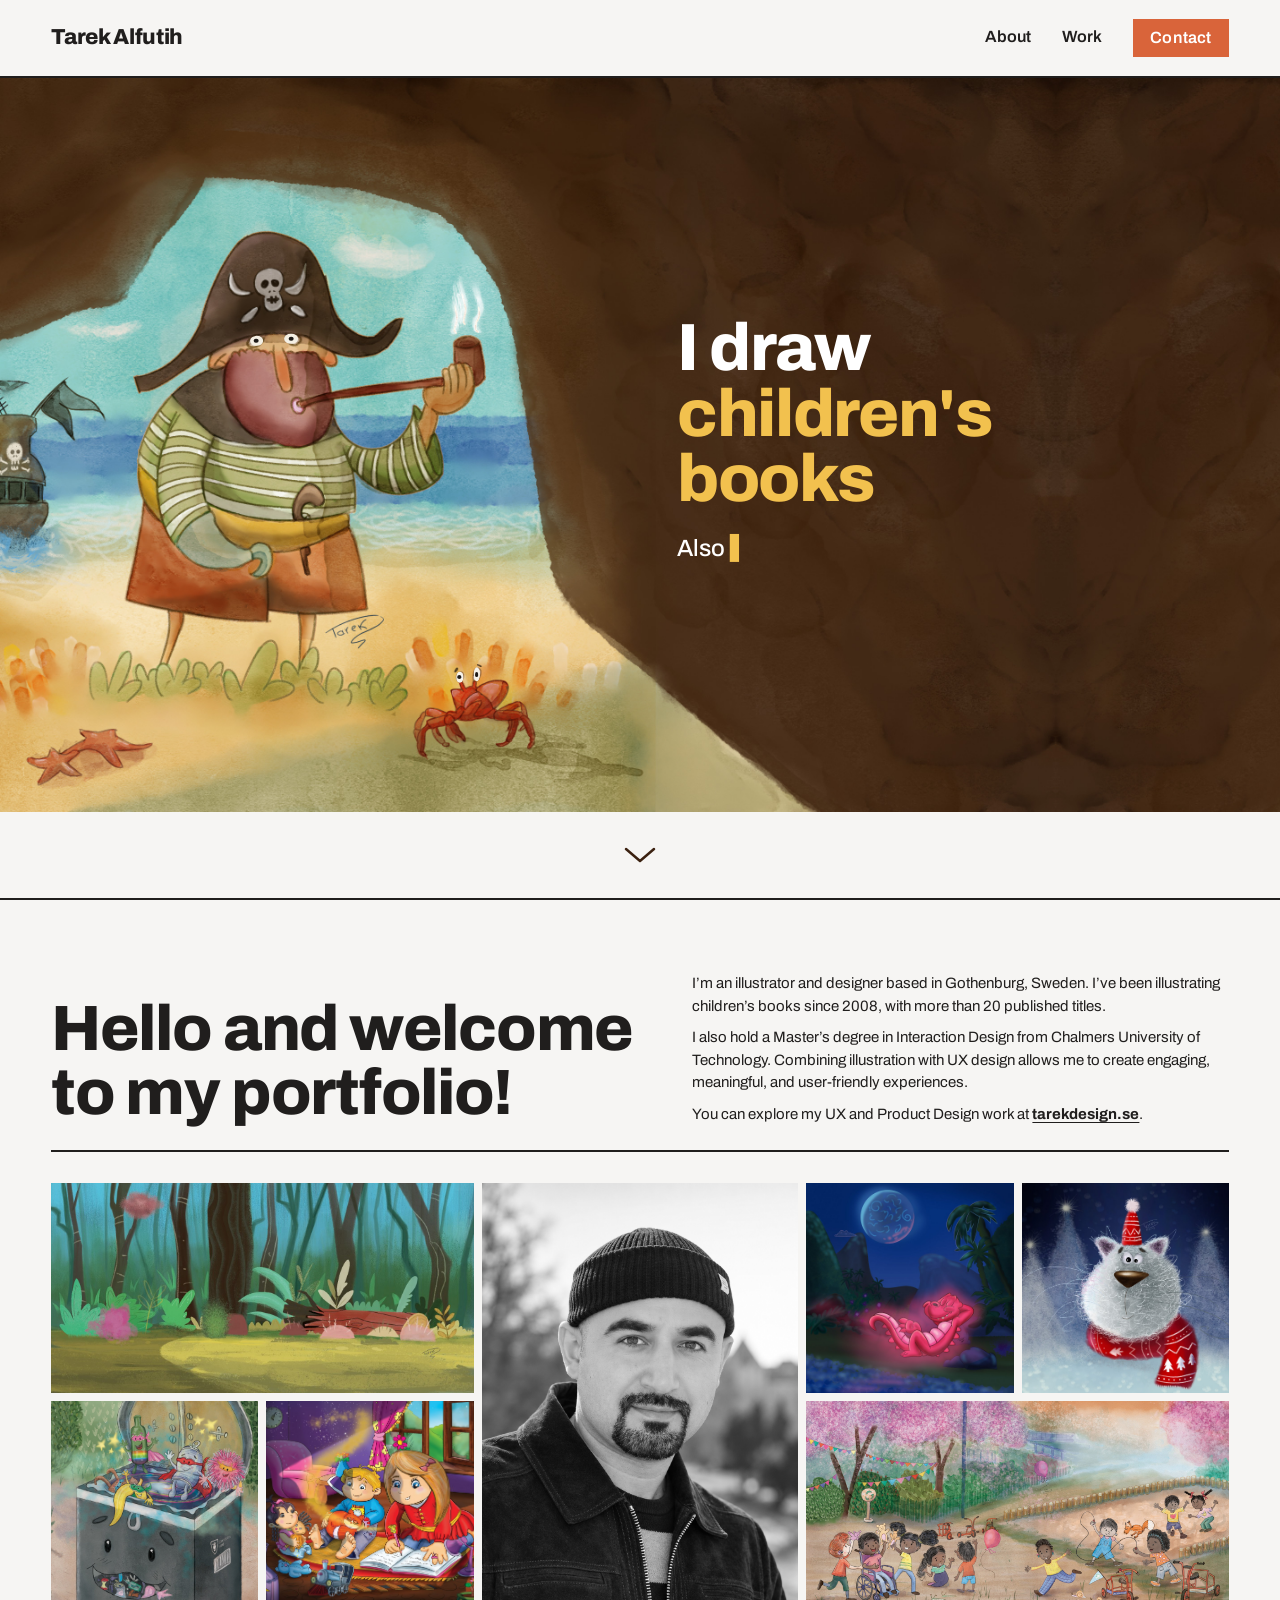
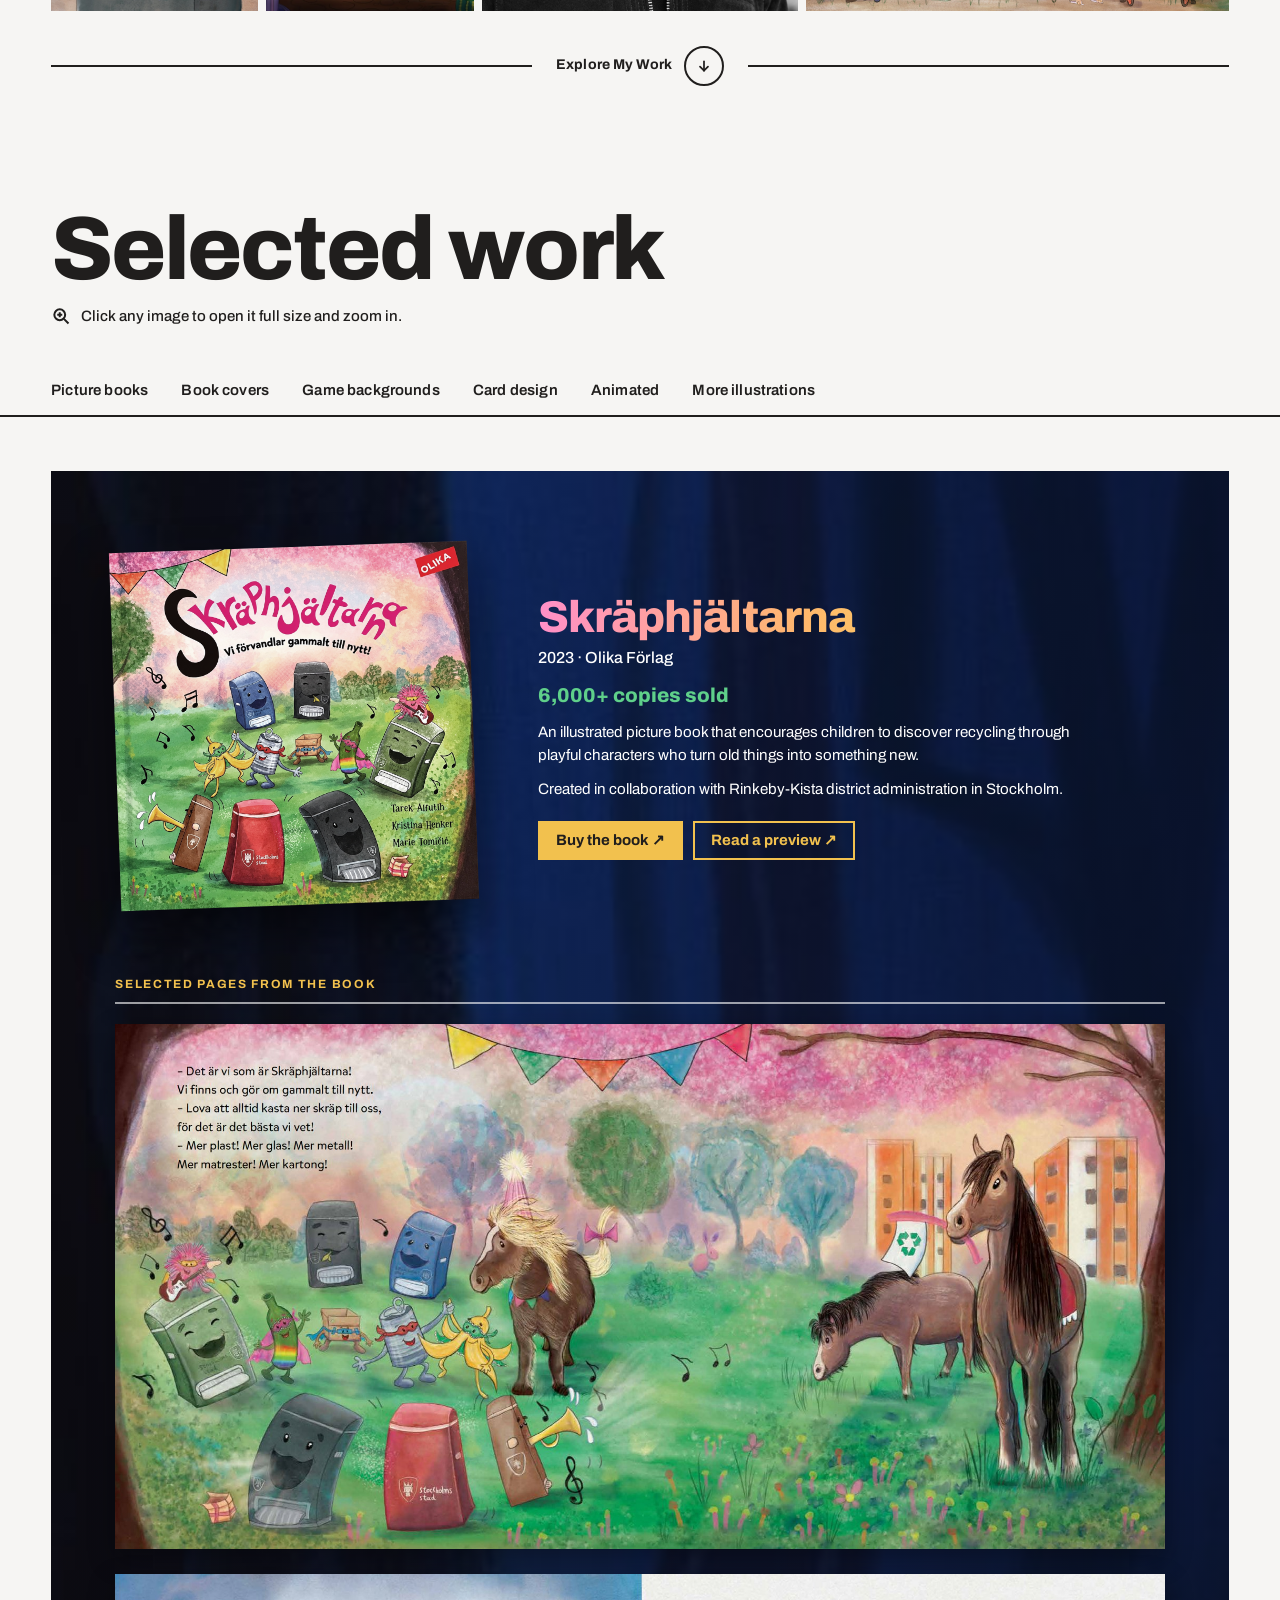
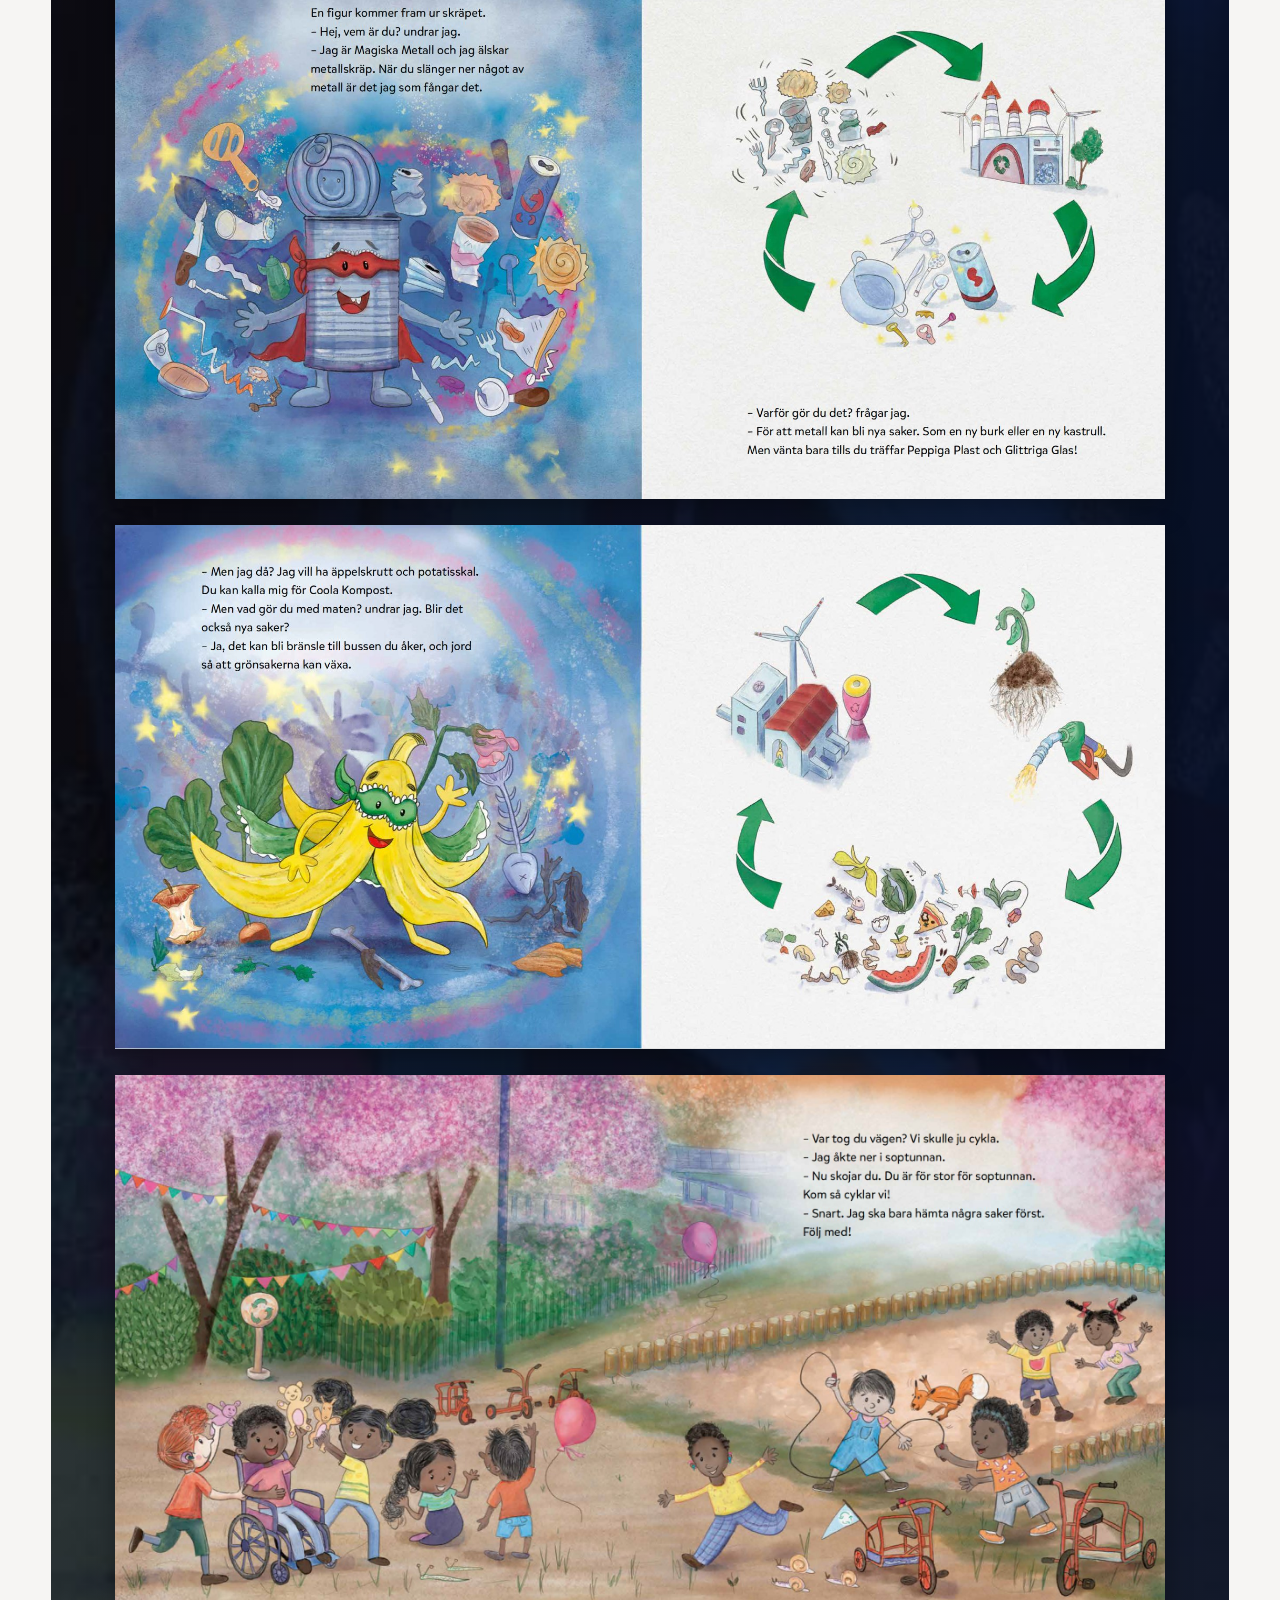
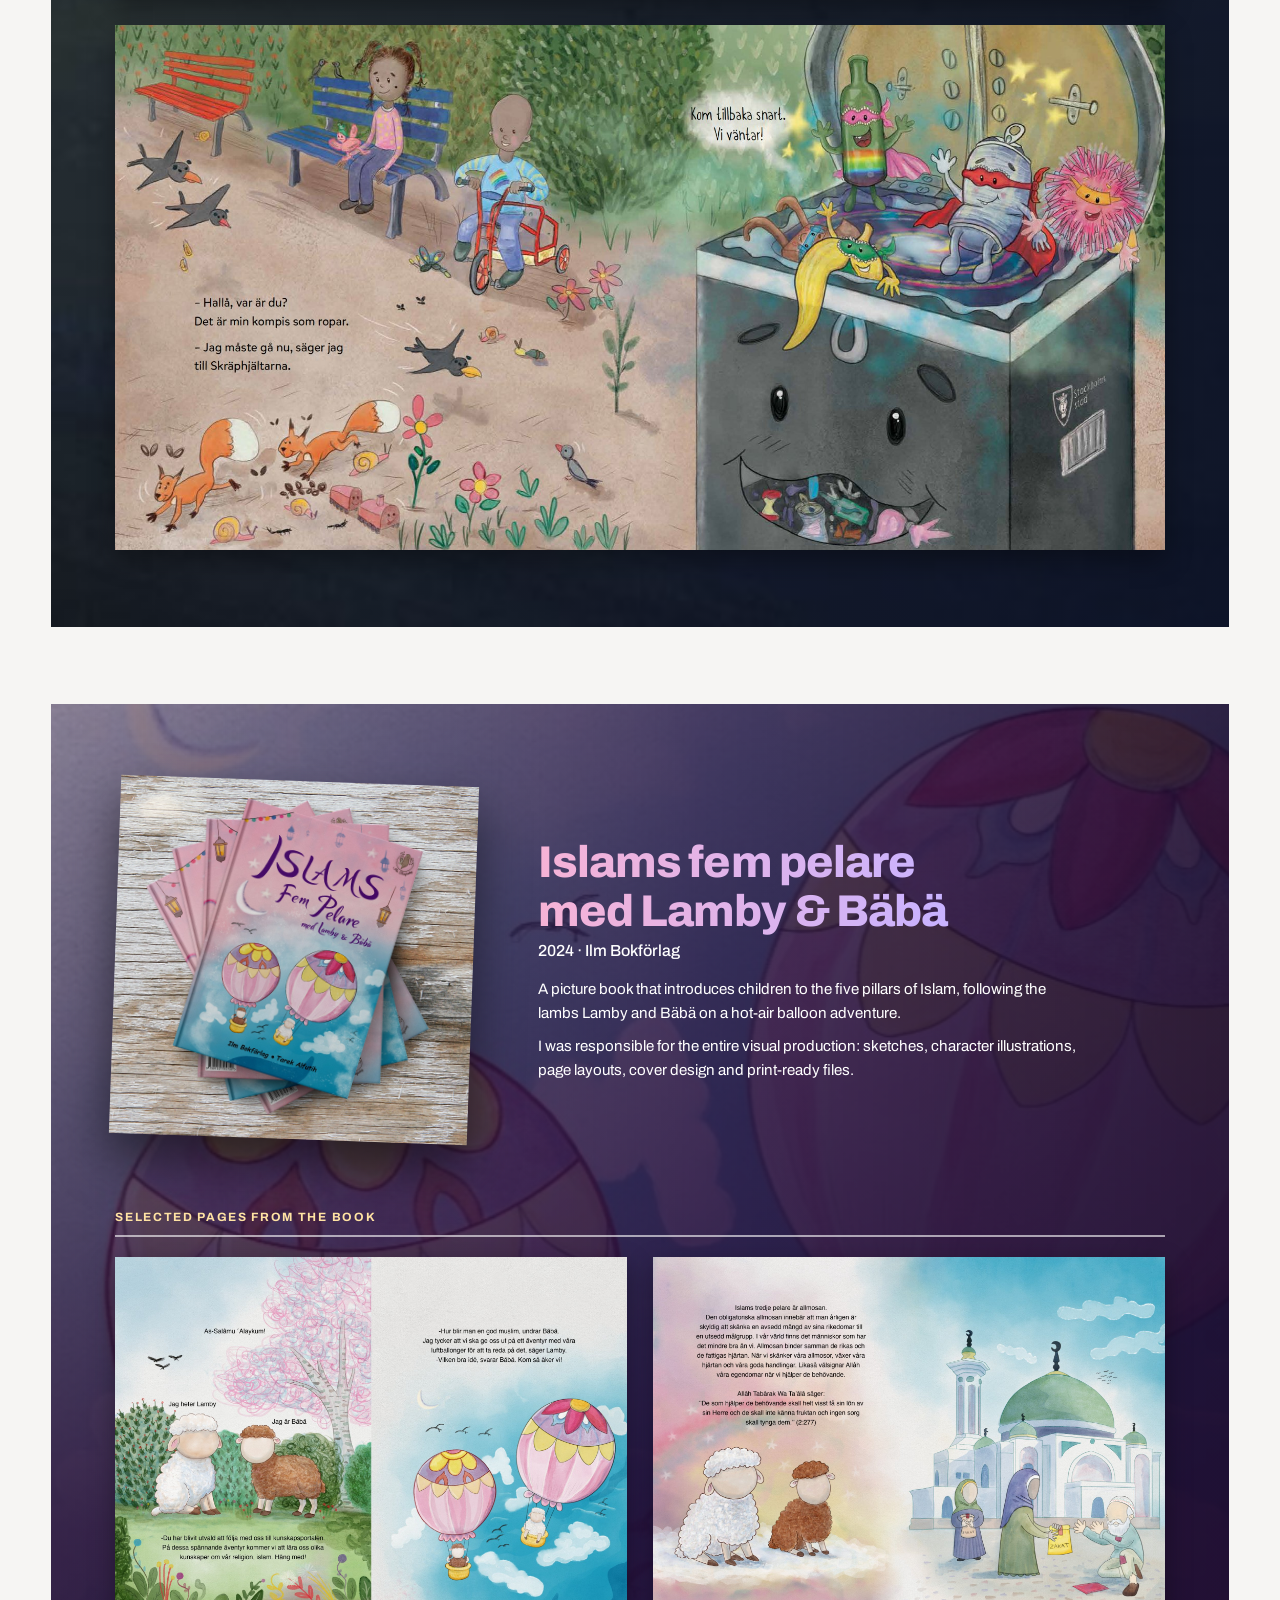
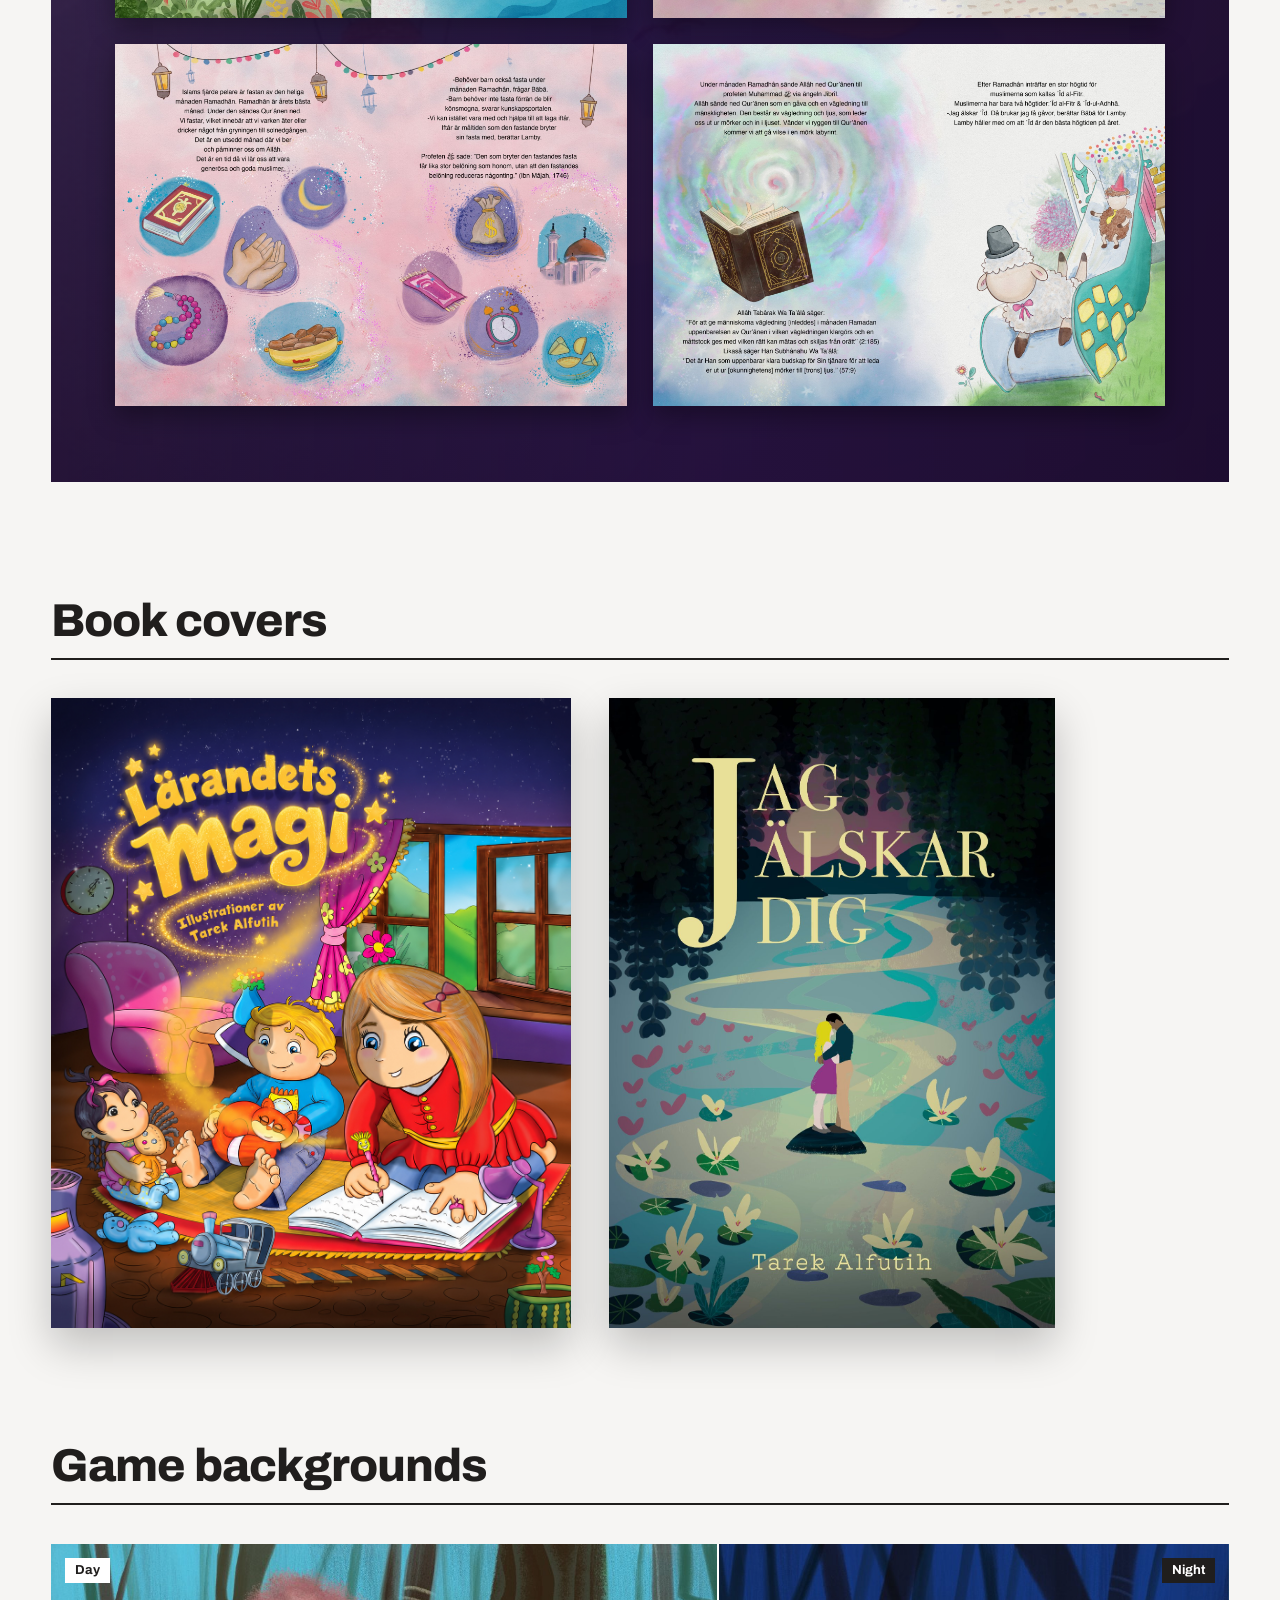
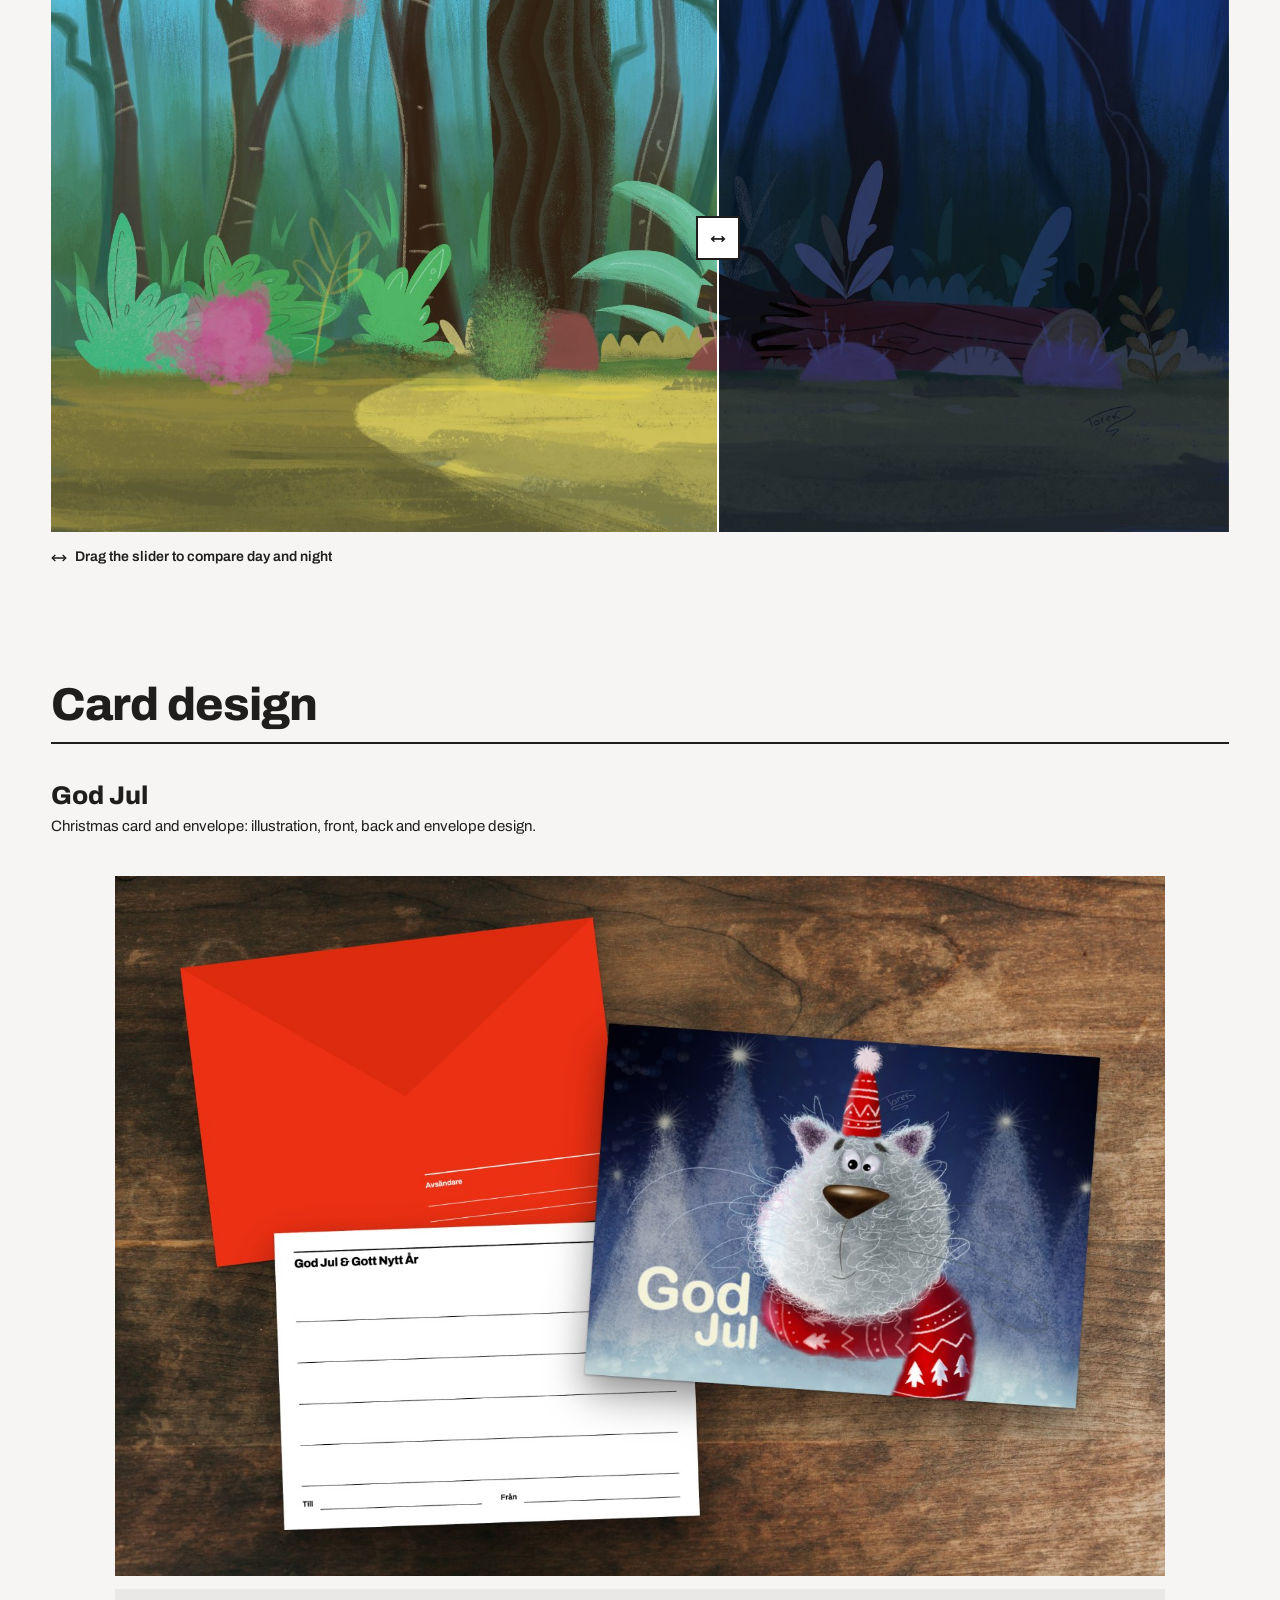
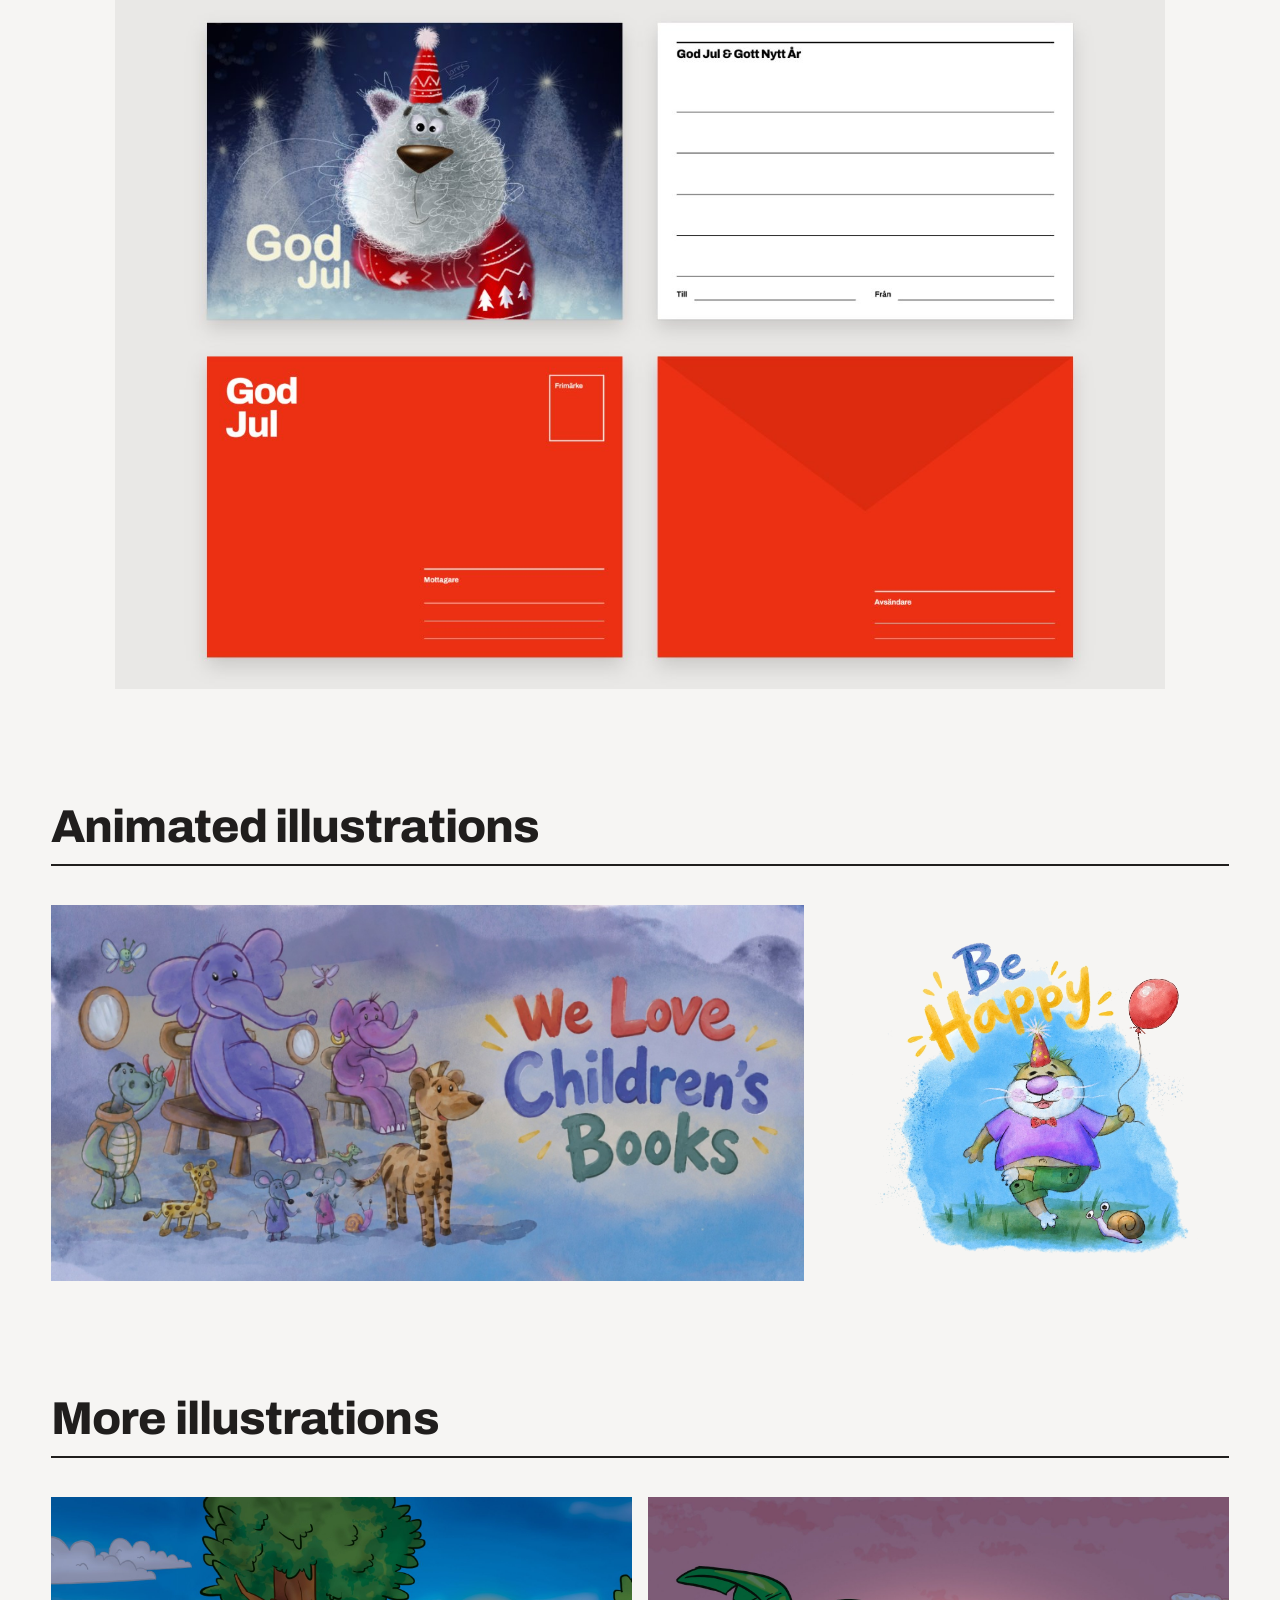
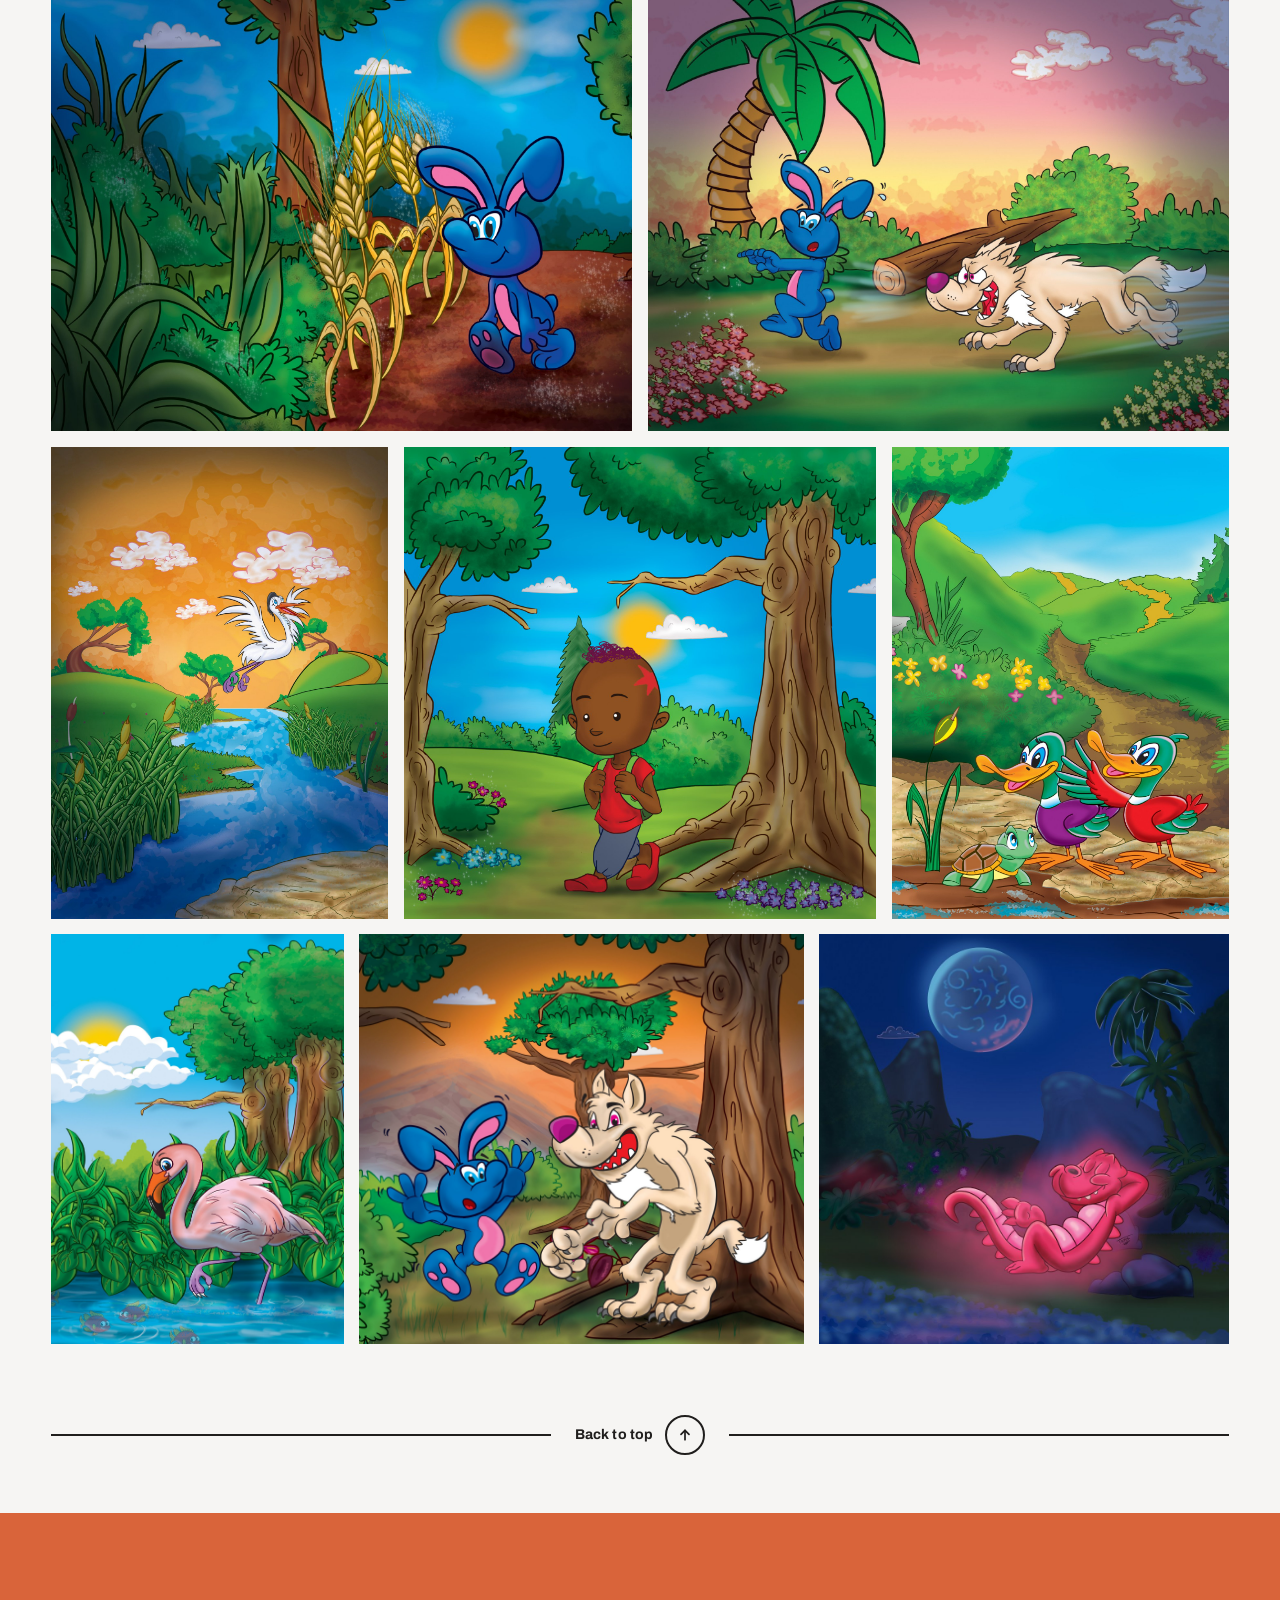
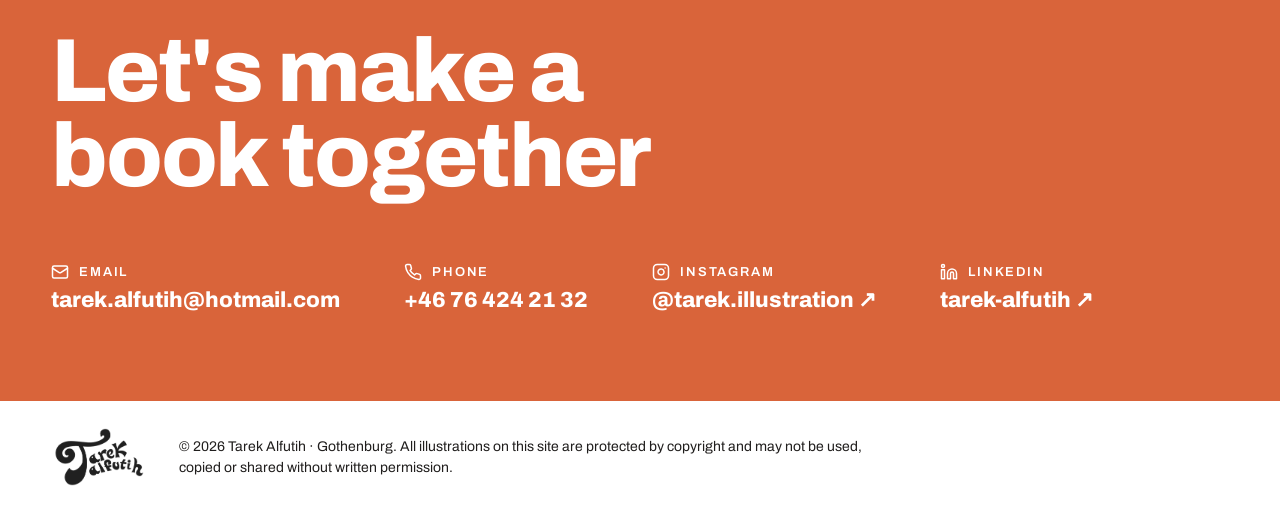
==== commit 2119c791: "fix: line up the header logo and menu with the content edges The header bar used its own side paddin" ====
--- a/src/index.html
+++ b/src/index.html
@@ -36,14 +36,21 @@
       local: t.children[0].firstChild.firstChild.getBoundingClientRect().width < 150 };
     r.removeChild(t);
   }
-  window.__scale = function (vw, vh, bp) {
+  window.__scale = function (vw, vh, bp, z) {
     var s = bp === 0 && k.zoom ? Math.max(1, Math.min(vw / 1920, vh / 1080)) : 1;
     r.style.setProperty('--s', s);
     r.style.setProperty('--sv', k.vwMul ? s : 1);
     if (k.local) r.setAttribute('data-zl', ''); else r.removeAttribute('data-zl');
+    /* Logo and nav line up with the content edges (the CSS --gutter, in screen px, divided by the
+       header zoom). Desktop, laptop and tablet landscape only; the other layouts already line up. */
+    if (bp < 3) {
+      var w = vw / s, h = vh / s, padx = Math.min(72, Math.max(20, w * .04));
+      var g = Math.max(padx, (w - Math.max(1920, h * 1.7778)) / 2 + padx) * s;
+      r.style.setProperty('--hdrpad', g / z + 'px');
+    } else r.style.removeProperty('--hdrpad');
     return s;
   };
-  window.__scale(vw, vh, bp);
+  window.__scale(vw, vh, bp, z);
 })();
 </script>
 <link rel="stylesheet" href="css/site.css">
--- a/src/css/site.css
+++ b/src/css/site.css
@@ -53,7 +53,7 @@
 .hdr { position: sticky; top: 0; z-index: 50; }
 /* width = viewport / zoom, so the bar always spans the screen even when the zoom is capped (ultrawide) */
 .hdr-art { position: relative; width: var(--hdrw, 1920px); height: 80px; zoom: var(--z, 1); }
-.hdr-bar { position: absolute; top: 0; right: 0; bottom: 0; left: 0; z-index: 2; display: flex; justify-content: space-between; align-items: center; padding: 0 48px; background: var(--bg); border-bottom: 2px solid var(--ink); }
+.hdr-bar { position: absolute; top: 0; right: 0; bottom: 0; left: 0; z-index: 2; display: flex; justify-content: space-between; align-items: center; padding: 0 var(--hdrpad, 48px); background: var(--bg); border-bottom: 2px solid var(--ink); }
 .hdr-logo { font: 800 24px/1 Archivo; letter-spacing: -.015em; color: var(--ink); text-decoration: none; white-space: nowrap; }
 .hdr-nav { display: flex; align-items: center; gap: 36px; }
 .hdr-nav a { font: 600 16px/1 Archivo; letter-spacing: .01em; color: var(--ink); text-decoration: none; padding: 6px 0; border-bottom: 2px solid transparent; }
@@ -63,14 +63,14 @@
 .hdr-burger { all: unset; display: none; }
 .hdr-menu { display: none; }
 
-[data-bp="1"] .hdr-bar { padding: 0 40px; }
+[data-bp="1"] .hdr-bar { padding: 0 var(--hdrpad, 40px); }
 [data-bp="1"] .hdr-logo { font-size: 22px; }
 [data-bp="1"] .hdr-nav { gap: 32px; }
 [data-bp="1"] .hdr-nav a { font-size: 15px; }
 [data-bp="1"] .hdr-nav a.hdr-cta { padding: 11px 18px; }
 
 [data-bp="2"] .hdr-art, [data-bp="3"] .hdr-art { height: 72px; }
-[data-bp="2"] .hdr-bar, [data-bp="3"] .hdr-bar { padding: 0 32px; }
+[data-bp="2"] .hdr-bar, [data-bp="3"] .hdr-bar { padding: 0 var(--hdrpad, 32px); }
 [data-bp="2"] .hdr-logo, [data-bp="3"] .hdr-logo { font-size: 20px; }
 [data-bp="2"] .hdr-nav, [data-bp="3"] .hdr-nav { gap: 28px; }
 [data-bp="2"] .hdr-nav a, [data-bp="3"] .hdr-nav a { font-size: 15px; }
